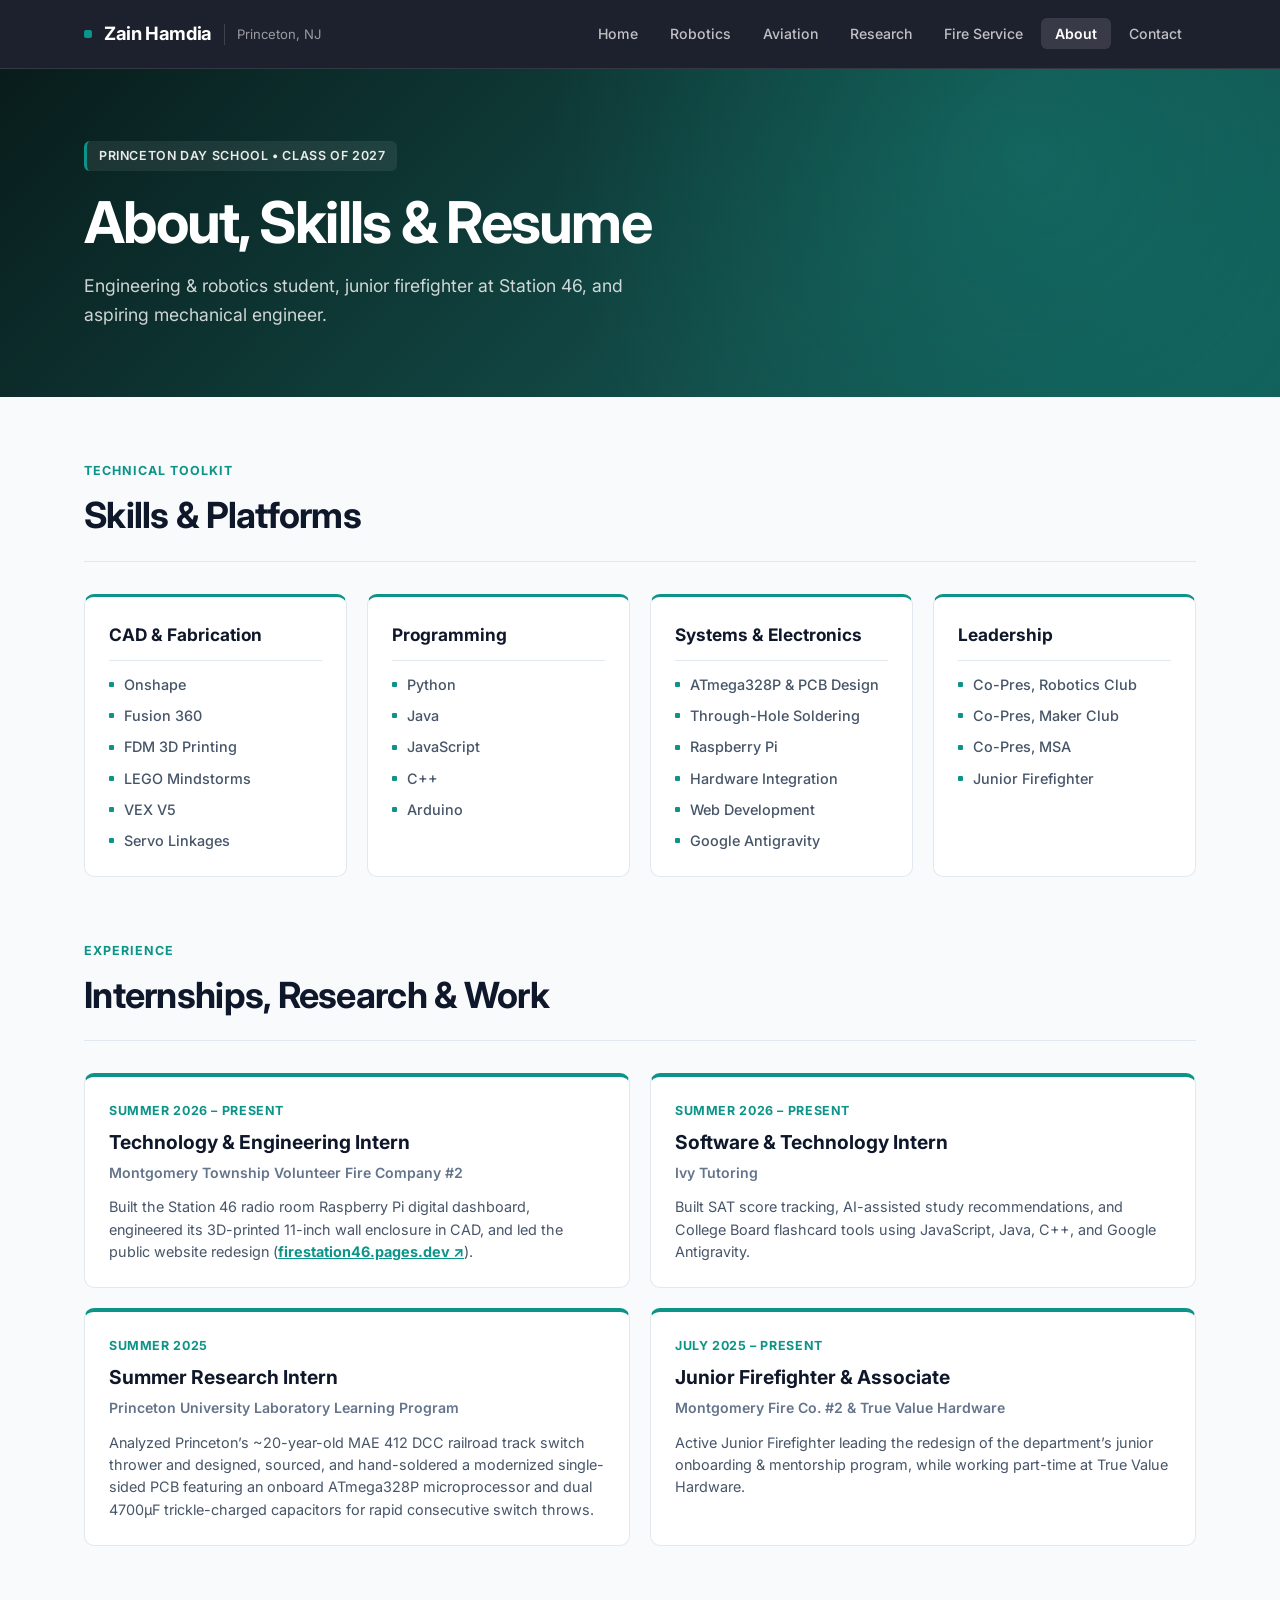
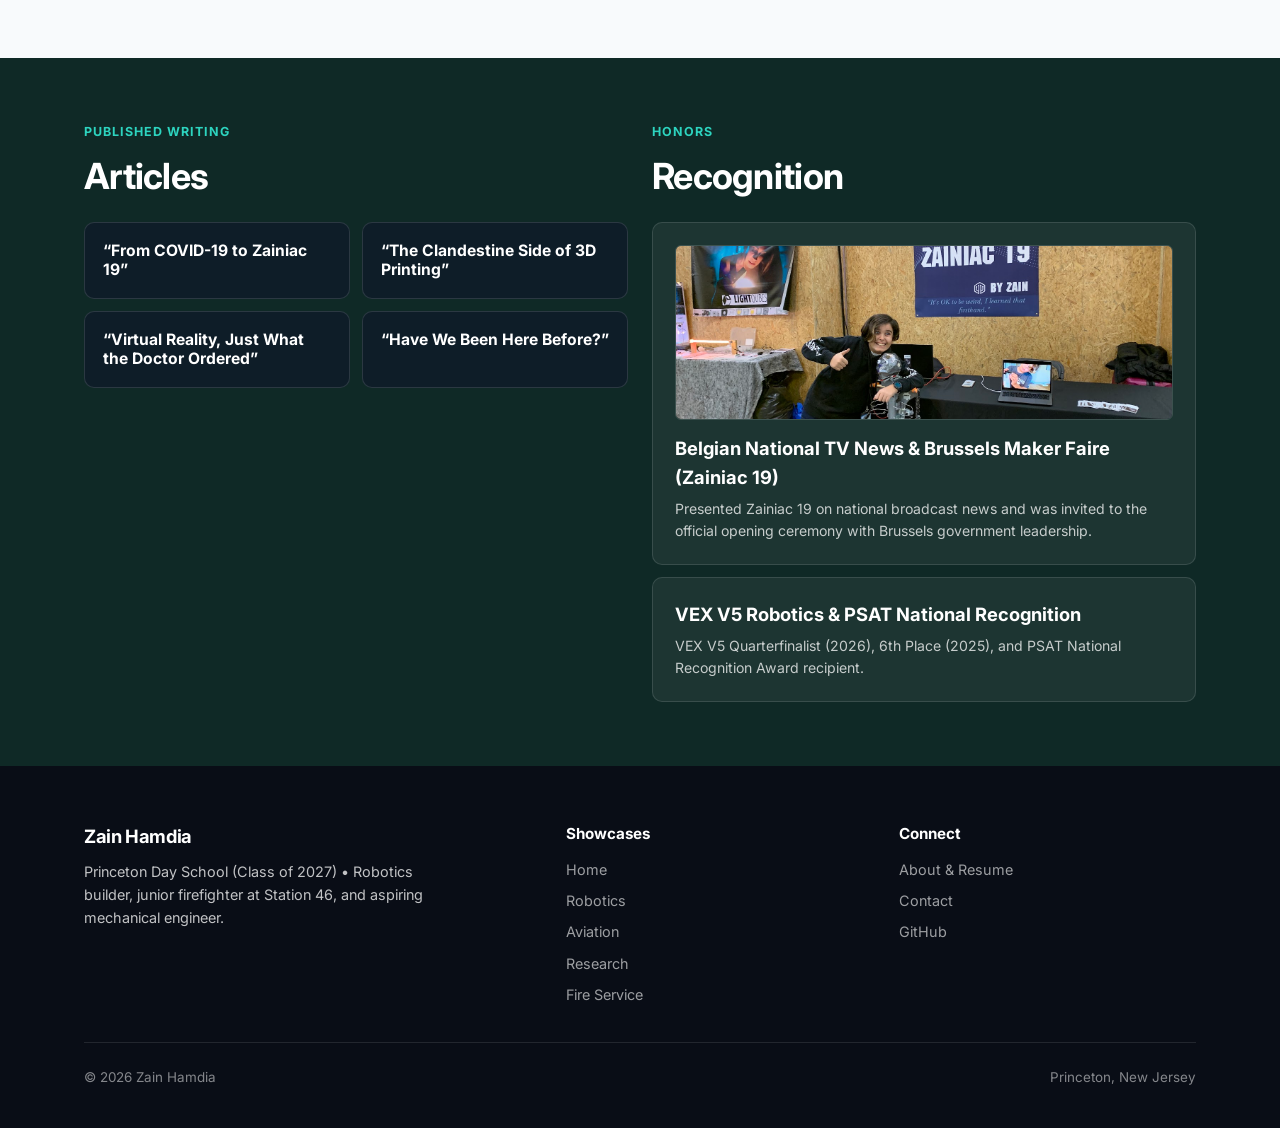
==== about.html @ d46d47e7 "Separate Aviation (aviation.html) and Princeton University Research (research.html) with official Pr" ====
<!DOCTYPE html>
<html lang="en">
<head>
  <meta charset="UTF-8">
  <meta name="viewport" content="width=device-width, initial-scale=1.0">
  <title>About & Resume — Zain Hamdia</title>
  <meta name="description" content="Background, skills, internships, and published articles of Zain Hamdia — Student at Princeton Day School (Class of 2027).">
  <link rel="stylesheet" href="css/styles.css?v=visual-9">
</head>
<body class="theme-about">

  <!-- Header -->
  <header class="site-header">
    <div class="container header-inner">
      <a href="index.html" class="brand-link">
        <span class="brand-dot"></span>
        <span class="brand-text-name">Zain Hamdia</span>
        <span class="brand-text-sub">Princeton, NJ</span>
      </a>

      <nav aria-label="Main Navigation">
        <ul class="nav-menu" id="nav-menu">
          <li><a href="index.html" class="nav-link">Home</a></li>
          <li><a href="robotics.html" class="nav-link">Robotics</a></li>
          <li><a href="aviation.html" class="nav-link">Aviation</a></li>
          <li><a href="research.html" class="nav-link">Research</a></li>
          <li><a href="firefighting.html" class="nav-link">Fire Service</a></li>
          <li><a href="about.html" class="nav-link active">About</a></li>
          <li><a href="contact.html" class="nav-link">Contact</a></li>
        </ul>
      </nav>

      <button id="mobile-toggle" class="mobile-menu-toggle" aria-label="Toggle menu">Menu</button>
    </div>
  </header>

  <main>
    <!-- Emerald & Teal About Hero -->
    <section class="page-hero">
      <div class="container">
        <span class="page-kicker">Princeton Day School • Class of 2027</span>
        <h1 class="page-title">About, Skills & Resume</h1>
        <p class="page-subtitle">
          Engineering & robotics student, junior firefighter at Station 46, and aspiring mechanical engineer.
        </p>
      </div>
    </section>

    <!-- Section 1: Clean Modern Skills & Platforms -->
    <section class="portal-section">
      <div class="container">
        <div class="section-header">
          <div>
            <div class="section-label">Technical Toolkit</div>
            <h2 class="section-heading">Skills & Platforms</h2>
          </div>
        </div>

        <div class="skills-container-grid">
          <div class="skill-box">
            <h3 class="skill-box-title">CAD & Fabrication</h3>
            <ul class="skill-list">
              <li>Onshape</li>
              <li>Fusion 360</li>
              <li>FDM 3D Printing</li>
              <li>LEGO Mindstorms</li>
              <li>VEX V5</li>
              <li>Servo Linkages</li>
            </ul>
          </div>

          <div class="skill-box">
            <h3 class="skill-box-title">Programming</h3>
            <ul class="skill-list">
              <li>Python</li>
              <li>Java</li>
              <li>JavaScript</li>
              <li>C++</li>
              <li>Arduino</li>
            </ul>
          </div>

          <div class="skill-box">
            <h3 class="skill-box-title">Systems &amp; Electronics</h3>
            <ul class="skill-list">
              <li>ATmega328P &amp; PCB Design</li>
              <li>Through-Hole Soldering</li>
              <li>Raspberry Pi</li>
              <li>Hardware Integration</li>
              <li>Web Development</li>
              <li>Google Antigravity</li>
            </ul>
          </div>

          <div class="skill-box">
            <h3 class="skill-box-title">Leadership</h3>
            <ul class="skill-list">
              <li>Co-Pres, Robotics Club</li>
              <li>Co-Pres, Maker Club</li>
              <li>Co-Pres, MSA</li>
              <li>Junior Firefighter</li>
            </ul>
          </div>
        </div>
      </div>
    </section>

    <!-- Section 2: Experience Grid -->
    <section class="portal-section" style="padding-top: 0;">
      <div class="container">
        <div class="section-header">
          <div>
            <div class="section-label">Experience</div>
            <h2 class="section-heading">Internships, Research &amp; Work</h2>
          </div>
        </div>

        <div class="timeline-track" style="grid-template-columns: repeat(2, 1fr);">
          <div class="timeline-node">
            <div class="timeline-date">Summer 2026 – Present</div>
            <div class="timeline-role">Technology &amp; Engineering Intern</div>
            <div class="timeline-org">Montgomery Township Volunteer Fire Company #2</div>
            <p class="timeline-desc">
              Built the Station 46 radio room Raspberry Pi digital dashboard, engineered its 3D-printed 11-inch wall enclosure in CAD, and led the public website redesign (<a href="https://firestation46.pages.dev/" target="_blank" rel="noopener noreferrer" style="color: var(--theme-primary); font-weight: 700; text-decoration: underline;">firestation46.pages.dev ↗</a>).
            </p>
          </div>

          <div class="timeline-node">
            <div class="timeline-date">Summer 2026 – Present</div>
            <div class="timeline-role">Software &amp; Technology Intern</div>
            <div class="timeline-org">Ivy Tutoring</div>
            <p class="timeline-desc">
              Built SAT score tracking, AI-assisted study recommendations, and College Board flashcard tools using JavaScript, Java, C++, and Google Antigravity.
            </p>
          </div>

          <div class="timeline-node">
            <div class="timeline-date">Summer 2025</div>
            <div class="timeline-role">Summer Research Intern</div>
            <div class="timeline-org">Princeton University Laboratory Learning Program</div>
            <p class="timeline-desc">
              Analyzed Princeton’s ~20-year-old MAE 412 DCC railroad track switch thrower and designed, sourced, and hand-soldered a modernized single-sided PCB featuring an onboard ATmega328P microprocessor and dual 4700µF trickle-charged capacitors for rapid consecutive switch throws.
            </p>
          </div>

          <div class="timeline-node">
            <div class="timeline-date">July 2025 – Present</div>
            <div class="timeline-role">Junior Firefighter & Associate</div>
            <div class="timeline-org">Montgomery Fire Co. #2 & True Value Hardware</div>
            <p class="timeline-desc">
              Active Junior Firefighter leading the redesign of the department’s junior onboarding & mentorship program, while working part-time at True Value Hardware.
            </p>
          </div>
        </div>
      </div>
    </section>

    <!-- Section 3: Dark Contrast Band for Publications & Recognition -->
    <section class="feature-band" style="margin-bottom: 0;">
      <div class="container">
        <div class="split-grid" style="margin: 0;">
          <div>
            <div class="section-label" style="color: #2dd4bf;">Published Writing</div>
            <h2 class="section-heading" style="color: #ffffff; margin-bottom: 16px;">Articles</h2>
            <div class="stage-tiles">
              <div class="stage-tile" style="min-height: auto;">
                <div class="stage-tile-title" style="font-size: 0.98rem;">“From COVID-19 to Zainiac 19”</div>
              </div>
              <div class="stage-tile" style="min-height: auto;">
                <div class="stage-tile-title" style="font-size: 0.98rem;">“The Clandestine Side of 3D Printing”</div>
              </div>
              <div class="stage-tile" style="min-height: auto;">
                <div class="stage-tile-title" style="font-size: 0.98rem;">“Virtual Reality, Just What the Doctor Ordered”</div>
              </div>
              <div class="stage-tile" style="min-height: auto;">
                <div class="stage-tile-title" style="font-size: 0.98rem;">“Have We Been Here Before?”</div>
              </div>
            </div>
          </div>

          <div>
            <div class="section-label" style="color: #2dd4bf;">Honors</div>
            <h2 class="section-heading" style="color: #ffffff; margin-bottom: 16px;">Recognition</h2>
            <div style="display: flex; flex-direction: column; gap: 12px;">
              <div class="band-card">
                <img src="img/maker-brussels-booth.jpg" alt="Zain Hamdia with Zainiac 19 at Brussels Maker Faire" class="band-card-img">
                <div class="band-card-title">Belgian National TV News & Brussels Maker Faire (Zainiac 19)</div>
                <p class="band-card-text">Presented Zainiac 19 on national broadcast news and was invited to the official opening ceremony with Brussels government leadership.</p>
              </div>
              <div class="band-card">
                <div class="band-card-title">VEX V5 Robotics & PSAT National Recognition</div>
                <p class="band-card-text">VEX V5 Quarterfinalist (2026), 6th Place (2025), and PSAT National Recognition Award recipient.</p>
              </div>
            </div>
          </div>
        </div>
      </div>
    </section>
  </main>

  <!-- Footer -->
  <footer class="site-footer" style="margin-top: 0;">
    <div class="container">
      <div class="footer-grid">
        <div>
          <div class="brand-text-name" style="margin-bottom: 8px;">Zain Hamdia</div>
          <p style="font-size: 0.9rem; max-width: 340px;">
            Princeton Day School (Class of 2027) • Robotics builder, junior firefighter at Station 46, and aspiring mechanical engineer.
          </p>
        </div>
        <div>
          <div class="footer-col-title">Showcases</div>
          <ul class="footer-col-links">
            <li><a href="index.html">Home</a></li>
            <li><a href="robotics.html">Robotics</a></li>
            <li><a href="aviation.html">Aviation</a></li>
            <li><a href="research.html">Research</a></li>
            <li><a href="firefighting.html">Fire Service</a></li>
          </ul>
        </div>
        <div>
          <div class="footer-col-title">Connect</div>
          <ul class="footer-col-links">
            <li><a href="about.html">About & Resume</a></li>
            <li><a href="contact.html">Contact</a></li>
            <li><a href="https://github.com/ZainHamdia" target="_blank" rel="noopener noreferrer">GitHub</a></li>
          </ul>
        </div>
      </div>
      <div class="footer-bottom">
        <span>© 2026 Zain Hamdia</span>
        <span>Princeton, New Jersey</span>
      </div>
    </div>
  </footer>

  <script src="js/app.js?v=visual-9"></script>
</body>
</html>
---- css/styles.css ----
/* ==========================================================================
   Zain Hamdia — Interactive Visual Portfolio
   Distinct Page Themes • Visual Variety • Interactive Showcases
   ========================================================================== */

@import url('https://fonts.googleapis.com/css2?family=Inter:wght@400;500;600;700;800&display=swap');

:root {
  --font-sans: 'Inter', -apple-system, BlinkMacSystemFont, sans-serif;
  --font-display: 'Inter', -apple-system, BlinkMacSystemFont, sans-serif;

  --bg-page: #f8fafc;
  --bg-surface: #ffffff;
  --text-primary: #0f172a;
  --text-secondary: #475569;
  --text-muted: #64748b;
  --border: #e2e8f0;

  /* Default Theme Variables (Home: Deep Indigo & Electric Blue) */
  --theme-primary: #2563eb;
  --theme-secondary: #7c3aed;
  --theme-hero-bg: linear-gradient(135deg, #090d16 0%, #111c38 55%, #1e1b4b 100%);
  --theme-glow: rgba(59, 130, 246, 0.28);
  --theme-tint: #eff6ff;
  --theme-border-accent: #bfdbfe;
  --theme-band-bg: #0f172a;

  --max-width: 1160px;
  --radius-sm: 6px;
  --radius-md: 10px;
  --radius-lg: 12px;
}

/* ==========================================================================
   Per-Page Distinct Color Themes
   ========================================================================== */
body.theme-home {
  --theme-primary: #3b82f6;
  --theme-secondary: #8b5cf6;
  --theme-hero-bg: radial-gradient(circle at 80% 20%, rgba(124, 58, 237, 0.22), transparent 45%),
                   radial-gradient(circle at 20% 80%, rgba(37, 99, 235, 0.2), transparent 50%),
                   linear-gradient(135deg, #090d16 0%, #0f172a 100%);
  --theme-tint: #f1f5f9;
  --theme-border-accent: #cbd5e1;
}

body.theme-robotics {
  --theme-primary: #2563eb;
  --theme-secondary: #7c3aed;
  --theme-hero-bg: radial-gradient(circle at 85% 25%, rgba(124, 58, 237, 0.25), transparent 45%),
                   radial-gradient(circle at 15% 75%, rgba(37, 99, 235, 0.25), transparent 50%),
                   linear-gradient(135deg, #0b1120 0%, #172554 60%, #1e1b4b 100%);
  --theme-tint: #f1f5f9;
  --theme-border-accent: #cbd5e1;
  --theme-band-bg: #111827;
}

body.theme-aviation {
  --theme-primary: #0284c7;
  --theme-secondary: #0ea5e9;
  --theme-hero-bg: radial-gradient(circle at 80% 20%, rgba(56, 189, 248, 0.22), transparent 45%),
                   radial-gradient(circle at 20% 80%, rgba(2, 132, 199, 0.22), transparent 50%),
                   linear-gradient(135deg, #081426 0%, #0c2d48 55%, #075985 100%);
  --theme-tint: #f1f5f9;
  --theme-border-accent: #cbd5e1;
  --theme-band-bg: #082f49;
}

/* Princeton University Official Colors: Princeton Orange (#E77500) & Black (#121212) */
body.theme-research {
  --theme-primary: #e77500;
  --theme-secondary: #f59e0b;
  --theme-hero-bg: radial-gradient(circle at 82% 20%, rgba(231, 117, 0, 0.28), transparent 48%),
                   radial-gradient(circle at 18% 80%, rgba(245, 158, 11, 0.16), transparent 52%),
                   linear-gradient(135deg, #0a0a0a 0%, #171717 58%, #291504 100%);
  --theme-tint: #fff7ed;
  --theme-border-accent: #fed7aa;
  --theme-band-bg: #141414;
}

body.theme-firefighting {
  --theme-primary: #dc2626;
  --theme-secondary: #f59e0b;
  --theme-hero-bg: radial-gradient(circle at 82% 22%, rgba(245, 158, 11, 0.2), transparent 45%),
                   radial-gradient(circle at 18% 80%, rgba(220, 38, 38, 0.25), transparent 50%),
                   linear-gradient(135deg, #180909 0%, #450a0a 55%, #7f1d1d 100%);
  --theme-tint: #f8fafc;
  --theme-border-accent: #cbd5e1;
  --theme-band-bg: #270909;
}

body.theme-about {
  --theme-primary: #0d9488;
  --theme-secondary: #14b8a6;
  --theme-hero-bg: radial-gradient(circle at 80% 25%, rgba(20, 184, 166, 0.2), transparent 45%),
                   linear-gradient(135deg, #081c1b 0%, #134e4a 65%, #115e59 100%);
  --theme-tint: #f1f5f9;
  --theme-border-accent: #cbd5e1;
  --theme-band-bg: #0f2926;
}

body.theme-contact {
  --theme-primary: #4f46e5;
  --theme-secondary: #6366f1;
  --theme-hero-bg: radial-gradient(circle at 80% 25%, rgba(99, 102, 241, 0.22), transparent 45%),
                   linear-gradient(135deg, #0f1026 0%, #1e1b4b 65%, #312e81 100%);
  --theme-tint: #f1f5f9;
  --theme-border-accent: #cbd5e1;
}

*, *::before, *::after {
  box-sizing: border-box;
  margin: 0;
  padding: 0;
}

html {
  scroll-behavior: smooth;
}

body {
  font-family: var(--font-sans);
  background-color: var(--bg-page);
  color: var(--text-primary);
  line-height: 1.6;
  font-size: 16px;
  -webkit-font-smoothing: antialiased;
}

a {
  color: inherit;
  text-decoration: none;
  transition: all 0.2s ease;
}

img {
  max-width: 100%;
  height: auto;
  display: block;
}

.container {
  max-width: var(--max-width);
  margin: 0 auto;
  padding: 0 24px;
}

/* ==========================================================================
   Navigation Header (Sleek Glass Dark Header Matching Active Theme)
   ========================================================================== */
.site-header {
  position: sticky;
  top: 0;
  z-index: 100;
  background-color: rgba(10, 15, 29, 0.92);
  backdrop-filter: blur(12px);
  border-bottom: 1px solid rgba(255, 255, 255, 0.1);
  color: #ffffff;
}

.header-inner {
  display: flex;
  align-items: center;
  justify-content: space-between;
  height: 68px;
}

.brand-link {
  display: flex;
  align-items: center;
  gap: 12px;
}

.brand-dot {
  width: 8px;
  height: 8px;
  border-radius: 2px;
  background: var(--theme-primary);
}

.brand-text-name {
  font-family: var(--font-display);
  font-size: 1.15rem;
  font-weight: 700;
  letter-spacing: -0.02em;
  color: #ffffff;
}

.brand-text-sub {
  font-size: 0.82rem;
  color: rgba(255, 255, 255, 0.55);
  padding-left: 12px;
  border-left: 1px solid rgba(255, 255, 255, 0.15);
}

.nav-menu {
  display: flex;
  align-items: center;
  list-style: none;
  gap: 4px;
}

.nav-link {
  padding: 7px 14px;
  font-size: 0.88rem;
  font-weight: 500;
  color: rgba(255, 255, 255, 0.72);
  border-radius: var(--radius-sm);
}

.nav-link:hover {
  color: #ffffff;
  background-color: rgba(255, 255, 255, 0.07);
}

.nav-link.active {
  background-color: rgba(255, 255, 255, 0.12);
  color: #ffffff;
  font-weight: 600;
}

.mobile-menu-toggle {
  display: none;
  background: rgba(255, 255, 255, 0.1);
  border: 1px solid rgba(255, 255, 255, 0.2);
  border-radius: var(--radius-sm);
  padding: 6px 12px;
  font-size: 0.9rem;
  font-weight: 600;
  cursor: pointer;
  color: #ffffff;
}

/* ==========================================================================
   Dynamic Full-Bleed Themed Hero
   ========================================================================== */
.page-hero,
.home-hero {
  background: var(--theme-hero-bg);
  color: #ffffff;
  padding: 72px 0 68px;
  position: relative;
  overflow: hidden;
}

.hero-kicker,
.page-kicker {
  display: inline-flex;
  align-items: center;
  gap: 8px;
  padding: 5px 12px;
  border-radius: var(--radius-sm);
  background: rgba(255, 255, 255, 0.08);
  border-left: 3px solid var(--theme-primary);
  font-size: 0.78rem;
  font-weight: 600;
  text-transform: uppercase;
  letter-spacing: 0.05em;
  color: rgba(255, 255, 255, 0.9);
  margin-bottom: 20px;
}

.home-hero-grid {
  display: grid;
  grid-template-columns: 1.15fr 0.85fr;
  gap: 48px;
  align-items: center;
}

.home-hero-title,
.page-title {
  font-family: var(--font-display);
  font-size: clamp(2.3rem, 4.5vw, 3.6rem);
  font-weight: 700;
  line-height: 1.08;
  letter-spacing: -0.03em;
  color: #ffffff;
  margin-bottom: 18px;
}

.home-hero-bio,
.page-subtitle {
  font-size: 1.1rem;
  line-height: 1.65;
  color: rgba(255, 255, 255, 0.8);
  max-width: 600px;
  margin-bottom: 28px;
}

.page-subtitle {
  margin-bottom: 0;
}

.home-hero-actions {
  display: flex;
  flex-wrap: wrap;
  gap: 12px;
}

.btn {
  display: inline-flex;
  align-items: center;
  gap: 8px;
  padding: 12px 22px;
  font-size: 0.92rem;
  font-weight: 600;
  border-radius: var(--radius-sm);
  cursor: pointer;
  transition: transform 0.18s ease, box-shadow 0.18s ease, background-color 0.18s ease;
}

.btn-primary {
  background: var(--theme-primary);
  color: #ffffff;
  border: 1px solid rgba(255, 255, 255, 0.15);
  box-shadow: 0 4px 14px rgba(37, 99, 235, 0.35);
}

.btn-primary:hover {
  transform: translateY(-2px);
  box-shadow: 0 6px 20px rgba(37, 99, 235, 0.5);
}

.btn-secondary {
  background: rgba(255, 255, 255, 0.1);
  color: #ffffff;
  border: 1px solid rgba(255, 255, 255, 0.2);
}

.btn-secondary:hover {
  background: rgba(255, 255, 255, 0.18);
  transform: translateY(-2px);
}

/* Interactive Hero Preview Stage (Home Right Column) */
.hero-visual-stage {
  background: rgba(255, 255, 255, 0.06);
  border: 1px solid rgba(255, 255, 255, 0.15);
  border-radius: var(--radius-lg);
  padding: 24px;
  backdrop-filter: blur(12px);
}

.stage-tiles {
  display: grid;
  grid-template-columns: 1fr 1fr;
  gap: 12px;
}

.stage-tile {
  background: rgba(15, 23, 42, 0.65);
  border: 1px solid rgba(255, 255, 255, 0.12);
  border-radius: var(--radius-md);
  padding: 18px;
  transition: transform 0.2s ease, border-color 0.2s ease, background 0.2s ease;
  display: flex;
  flex-direction: column;
  justify-content: space-between;
  min-height: 125px;
}

.stage-tile:hover {
  transform: translateY(-4px);
  background: rgba(30, 41, 59, 0.85);
}

.stage-tile.tile-robotics:hover { border-color: #60a5fa; }
.stage-tile.tile-aviation:hover { border-color: #38bdf8; }
.stage-tile.tile-fire:hover { border-color: #f87171; }
.stage-tile.tile-lab:hover { border-color: #f97316; }

.stage-tile-tag {
  font-size: 0.72rem;
  font-weight: 700;
  text-transform: uppercase;
  letter-spacing: 0.06em;
  margin-bottom: 8px;
  display: inline-block;
}

.stage-tile-title {
  font-family: var(--font-display);
  font-size: 1.08rem;
  font-weight: 700;
  color: #ffffff;
  line-height: 1.25;
}

.stage-tile-sub {
  font-size: 0.8rem;
  color: rgba(255, 255, 255, 0.65);
  margin-top: 6px;
}

/* ==========================================================================
   Visual Portal Cards (Home Section 1 — Color-Themed Hover Reveal Cards)
   ========================================================================== */
.portal-section {
  padding: 64px 0;
}

.section-header {
  display: flex;
  justify-content: space-between;
  align-items: flex-end;
  flex-wrap: wrap;
  gap: 16px;
  margin-bottom: 32px;
  padding-bottom: 16px;
  border-bottom: 1px solid var(--border);
}

.section-label {
  font-size: 0.78rem;
  font-weight: 700;
  text-transform: uppercase;
  letter-spacing: 0.08em;
  color: var(--theme-primary);
  margin-bottom: 6px;
}

.section-heading {
  font-family: var(--font-display);
  font-size: clamp(1.75rem, 3vw, 2.25rem);
  font-weight: 700;
  letter-spacing: -0.02em;
}

.portal-grid {
  display: grid;
  grid-template-columns: repeat(auto-fit, minmax(260px, 1fr));
  gap: 24px;
}

.portal-card {
  position: relative;
  border-radius: var(--radius-lg);
  padding: 32px 28px;
  color: #ffffff;
  overflow: hidden;
  min-height: 320px;
  display: flex;
  flex-direction: column;
  justify-content: space-between;
  transition: transform 0.25s cubic-bezier(0.16, 1, 0.3, 1), box-shadow 0.25s ease;
  box-shadow: 0 10px 30px -10px rgba(15, 23, 42, 0.25);
}

.portal-card:hover {
  transform: translateY(-4px);
  box-shadow: 0 16px 36px -12px rgba(15, 23, 42, 0.35);
}

.portal-card.portal-robotics {
  background: linear-gradient(150deg, #0f172a 0%, #1e3a8a 60%, #4c1d95 100%);
}

.portal-card.portal-aviation {
  background: linear-gradient(150deg, #082f49 0%, #0369a1 65%, #0284c7 100%);
}

.portal-card.portal-research {
  background: linear-gradient(150deg, #0a0a0a 0%, #1f1610 55%, #c25e00 90%, #e77500 100%);
}

.portal-card.portal-fire {
  background: linear-gradient(150deg, #270909 0%, #7f1d1d 60%, #b91c1c 100%);
}

.portal-kicker {
  display: inline-block;
  font-size: 0.75rem;
  font-weight: 700;
  text-transform: uppercase;
  letter-spacing: 0.08em;
  color: rgba(255, 255, 255, 0.75);
  margin-bottom: 12px;
}

.portal-title {
  font-family: var(--font-display);
  font-size: 1.6rem;
  font-weight: 700;
  margin-bottom: 10px;
  line-height: 1.15;
}

.portal-desc {
  font-size: 0.94rem;
  color: rgba(255, 255, 255, 0.82);
  line-height: 1.55;
}

/* Hover-reveal quick list inside portal cards */
.portal-highlights {
  margin-top: 20px;
  padding-top: 16px;
  border-top: 1px solid rgba(255, 255, 255, 0.16);
  display: flex;
  flex-wrap: wrap;
  gap: 8px;
}

.portal-pill {
  font-size: 0.76rem;
  font-weight: 600;
  padding: 4px 10px;
  border-radius: 6px;
  background: rgba(0, 0, 0, 0.28);
  color: rgba(255, 255, 255, 0.92);
}

.portal-cta {
  margin-top: 20px;
  font-weight: 700;
  font-size: 0.92rem;
  display: inline-flex;
  align-items: center;
  gap: 6px;
}

.portal-card:hover .portal-cta {
  gap: 12px;
}

/* ==========================================================================
   Interactive Showcase Stage (Robotics, Aviation, Firefighting)
   ========================================================================== */
.interactive-showcase {
  background: var(--bg-surface);
  border: 1px solid var(--border);
  border-radius: var(--radius-lg);
  overflow: hidden;
  box-shadow: 0 12px 32px -8px rgba(15, 23, 42, 0.08);
  margin: 40px 0;
}

.showcase-top-bar {
  background: var(--theme-band-bg);
  color: #ffffff;
  padding: 24px 32px;
  display: flex;
  justify-content: space-between;
  align-items: center;
  flex-wrap: wrap;
  gap: 16px;
}

.showcase-title {
  font-family: var(--font-display);
  font-size: 1.5rem;
  font-weight: 700;
}

.showcase-sub {
  font-size: 0.9rem;
  color: rgba(255, 255, 255, 0.7);
}

.showcase-body {
  padding: 32px;
}

/* Generation Switcher Pills */
.lineage-tab-bar {
  display: inline-flex;
  background: rgba(255, 255, 255, 0.1);
  padding: 5px;
  border-radius: 12px;
  gap: 6px;
  flex-wrap: wrap;
}

.lineage-tab-btn {
  padding: 10px 18px;
  border-radius: 8px;
  border: none;
  background: transparent;
  color: rgba(255, 255, 255, 0.75);
  font-family: var(--font-sans);
  font-size: 0.88rem;
  font-weight: 600;
  cursor: pointer;
  transition: all 0.18s ease;
}

.lineage-tab-btn:hover {
  color: #ffffff;
  background: rgba(255, 255, 255, 0.08);
}

.lineage-tab-btn.active {
  background: var(--theme-primary);
  color: #ffffff;
  box-shadow: 0 2px 8px rgba(0, 0, 0, 0.25);
}

.lineage-panel {
  display: none;
}

.lineage-panel.active {
  display: block;
  animation: fadeIn 0.25s ease;
}

@keyframes fadeIn {
  from { opacity: 0; transform: translateY(6px); }
  to { opacity: 1; transform: translateY(0); }
}

/* Interactive Control Bar inside Diagrams */
.control-bar {
  display: flex;
  align-items: center;
  justify-content: space-between;
  flex-wrap: wrap;
  gap: 16px;
  background: var(--theme-tint);
  border: 1px solid var(--theme-border-accent);
  border-radius: var(--radius-md);
  padding: 14px 20px;
  margin-bottom: 20px;
}

.control-group {
  display: flex;
  align-items: center;
  gap: 12px;
  flex-wrap: wrap;
}

.control-label {
  font-size: 0.82rem;
  font-weight: 700;
  color: var(--text-primary);
}

.control-btn {
  padding: 8px 16px;
  border-radius: 6px;
  border: 1px solid var(--theme-primary);
  background: var(--theme-primary);
  color: #ffffff;
  font-size: 0.82rem;
  font-weight: 700;
  cursor: pointer;
  transition: all 0.15s ease;
  box-shadow: 0 2px 8px rgba(37, 99, 235, 0.2);
}

.control-btn:hover {
  transform: translateY(-1px);
  filter: brightness(1.08);
}

.control-btn.active {
  background: #dc2626;
  border-color: #dc2626;
  color: #ffffff;
  box-shadow: 0 2px 10px rgba(220, 38, 38, 0.3);
}

.servo-readout-pill {
  display: inline-flex;
  align-items: center;
  padding: 5px 11px;
  border-radius: 6px;
  background: #ffffff;
  border: 1px solid var(--border);
  font-size: 0.78rem;
  font-weight: 700;
  color: var(--text-secondary);
  font-variant-numeric: tabular-nums;
}

.control-slider {
  accent-color: var(--theme-primary);
  cursor: pointer;
  width: 115px;
}

/* Diagram Canvas */
.diagram-stage {
  display: grid;
  grid-template-columns: 1.35fr 0.65fr;
  gap: 24px;
  align-items: stretch;
}

.sketch-frame {
  background: #f8fafc;
  border: 1px solid var(--border);
  border-radius: var(--radius-md);
  padding: 20px;
  display: flex;
  flex-direction: column;
  justify-content: center;
}

.sketch-svg {
  width: 100%;
  height: auto;
  display: block;
}

/* Spec Stack beside Diagram */
.spec-stack {
  display: flex;
  flex-direction: column;
  gap: 12px;
  justify-content: space-between;
}

.spec-card {
  background: #f8fafc;
  border: 1px solid var(--border);
  border-left: 4px solid var(--theme-primary);
  border-radius: var(--radius-sm);
  padding: 14px 16px;
  transition: transform 0.15s ease;
}

.spec-card:hover {
  transform: translateX(3px);
}

.spec-card-label {
  font-size: 0.72rem;
  font-weight: 700;
  text-transform: uppercase;
  letter-spacing: 0.05em;
  color: var(--text-muted);
  margin-bottom: 2px;
}

.spec-card-val {
  font-family: var(--font-display);
  font-size: 1.02rem;
  font-weight: 700;
  color: var(--text-primary);
}

.spec-card-desc {
  font-size: 0.83rem;
  color: var(--text-secondary);
  margin-top: 3px;
}

/* ==========================================================================
   Dark Contrast Feature Band (Visual Variety Between Sections)
   ========================================================================== */
.feature-band {
  background: var(--theme-band-bg);
  color: #ffffff;
  padding: 64px 0;
  margin: 48px 0;
}

.band-grid {
  display: grid;
  grid-template-columns: repeat(4, 1fr);
  gap: 20px;
  margin-top: 28px;
}

.band-card {
  background: rgba(255, 255, 255, 0.06);
  border: 1px solid rgba(255, 255, 255, 0.12);
  border-radius: var(--radius-md);
  padding: 22px;
  transition: transform 0.2s ease, border-color 0.2s ease;
}

.band-card:hover {
  transform: translateY(-4px);
  border-color: var(--theme-primary);
  background: rgba(255, 255, 255, 0.1);
}

.band-card.featured-span {
  grid-column: span 2;
  background: linear-gradient(135deg, rgba(37, 99, 235, 0.25), rgba(124, 58, 237, 0.25));
  border-color: rgba(147, 197, 253, 0.35);
}

.band-card-title {
  font-family: var(--font-display);
  font-size: 1.15rem;
  font-weight: 700;
  margin-bottom: 6px;
  color: #ffffff;
}

.band-card-text {
  font-size: 0.88rem;
  color: rgba(255, 255, 255, 0.75);
  line-height: 1.55;
}

/* ==========================================================================
   Split Visual Cards & Photo Comparison
   ========================================================================== */
.split-grid {
  display: grid;
  grid-template-columns: 1fr 1fr;
  gap: 24px;
  margin: 28px 0;
}

.visual-card {
  background: var(--bg-surface);
  border: 1px solid var(--border);
  border-radius: var(--radius-lg);
  padding: 28px;
  box-shadow: 0 4px 20px -4px rgba(15, 23, 42, 0.05);
  transition: transform 0.2s ease, box-shadow 0.2s ease;
}

.visual-card:hover {
  transform: translateY(-3px);
  box-shadow: 0 12px 28px -6px rgba(15, 23, 42, 0.1);
}

.visual-card-kicker {
  font-size: 0.75rem;
  font-weight: 700;
  text-transform: uppercase;
  letter-spacing: 0.06em;
  color: var(--theme-primary);
  margin-bottom: 6px;
}

.visual-card-title {
  font-family: var(--font-display);
  font-size: 1.4rem;
  font-weight: 700;
  margin-bottom: 10px;
}

.photo-frame {
  background: #f8fafc;
  border: 1px solid var(--border);
  border-radius: var(--radius-md);
  padding: 16px;
}

.photo-frame img {
  border-radius: var(--radius-sm);
  width: 100%;
}

.photo-caption {
  margin-top: 12px;
  font-size: 0.9rem;
  line-height: 1.6;
  color: var(--text-secondary);
}

.photo-grid-2 {
  display: grid;
  grid-template-columns: repeat(2, 1fr);
  gap: 20px;
  margin-top: 24px;
}

.photo-grid-3 {
  display: grid;
  grid-template-columns: repeat(3, 1fr);
  gap: 20px;
  margin-top: 24px;
}

.photo-grid-4 {
  display: grid;
  grid-template-columns: repeat(4, 1fr);
  gap: 16px;
  margin-top: 24px;
}

.photo-card {
  background: var(--bg-surface);
  border: 1px solid var(--border);
  border-radius: var(--radius-md);
  overflow: hidden;
  display: flex;
  flex-direction: column;
  box-shadow: 0 4px 16px -4px rgba(15, 23, 42, 0.06);
  transition: transform 0.2s ease, box-shadow 0.2s ease;
}

.photo-card:hover {
  transform: translateY(-3px);
  box-shadow: 0 12px 24px -6px rgba(15, 23, 42, 0.12);
}

.photo-card-img {
  width: 100%;
  height: 240px;
  object-fit: cover;
  display: block;
  background: #0f172a;
}

.photo-card-img.tall {
  height: 300px;
}

.photo-card-body {
  padding: 14px 16px;
}

.photo-card-tag {
  font-size: 0.7rem;
  font-weight: 700;
  text-transform: uppercase;
  letter-spacing: 0.05em;
  color: var(--theme-primary);
  margin-bottom: 4px;
}

.photo-card-title {
  font-family: var(--font-display);
  font-size: 0.98rem;
  font-weight: 700;
  color: var(--text-primary);
  margin-bottom: 4px;
}

.photo-card-desc {
  font-size: 0.84rem;
  color: var(--text-secondary);
  line-height: 1.5;
}

.band-card-img {
  width: 100%;
  height: 175px;
  object-fit: cover;
  border-radius: var(--radius-sm);
  margin-bottom: 14px;
  border: 1px solid rgba(255, 255, 255, 0.14);
  display: block;
}

.band-card-img-pair {
  display: grid;
  grid-template-columns: 1fr 1fr;
  gap: 12px;
  margin-bottom: 14px;
}

.band-card-img-pair .band-card-img {
  margin-bottom: 0;
  height: 190px;
}

.portal-thumb {
  width: 100%;
  height: 170px;
  object-fit: cover;
  border-radius: var(--radius-sm);
  margin-bottom: 16px;
  border: 1px solid var(--border);
  display: block;
}

/* ==========================================================================
   Horizontal Timeline / Stepping Stones (Home & About)
   ========================================================================== */
.timeline-track {
  display: grid;
  grid-template-columns: repeat(3, 1fr);
  gap: 20px;
  margin-top: 24px;
}

.timeline-node {
  background: var(--bg-surface);
  border: 1px solid var(--border);
  border-top: 4px solid var(--theme-primary);
  border-radius: var(--radius-md);
  padding: 24px;
  position: relative;
  transition: transform 0.2s ease, box-shadow 0.2s ease;
}

.timeline-node:hover {
  transform: translateY(-4px);
  box-shadow: 0 10px 24px -6px rgba(15, 23, 42, 0.1);
}

.timeline-date {
  font-size: 0.78rem;
  font-weight: 700;
  color: var(--theme-primary);
  text-transform: uppercase;
  letter-spacing: 0.05em;
  margin-bottom: 6px;
}

.timeline-role {
  font-family: var(--font-display);
  font-size: 1.2rem;
  font-weight: 700;
  margin-bottom: 4px;
}

.timeline-org {
  font-size: 0.88rem;
  font-weight: 600;
  color: var(--text-muted);
  margin-bottom: 12px;
}

.timeline-desc {
  font-size: 0.9rem;
  color: var(--text-secondary);
  line-height: 1.55;
}

/* ==========================================================================
   Skills Pill Matrix & Contact Tiles
   ========================================================================== */
.skills-container-grid {
  display: grid;
  grid-template-columns: repeat(4, 1fr);
  gap: 20px;
}

.skill-box {
  background: var(--bg-surface);
  border: 1px solid var(--border);
  border-top: 3px solid var(--theme-primary);
  border-radius: var(--radius-md);
  padding: 24px;
  transition: transform 0.2s ease, box-shadow 0.2s ease;
}

.skill-box:hover {
  transform: translateY(-2px);
  box-shadow: 0 8px 20px -6px rgba(15, 23, 42, 0.08);
}

.skill-box-title {
  font-family: var(--font-display);
  font-size: 1.08rem;
  font-weight: 700;
  padding-bottom: 12px;
  margin-bottom: 12px;
  border-bottom: 1px solid var(--border);
  color: var(--text-primary);
}

.skill-list {
  list-style: none;
  display: flex;
  flex-direction: column;
  gap: 8px;
}

.skill-list li {
  display: flex;
  align-items: center;
  gap: 10px;
  font-size: 0.9rem;
  font-weight: 500;
  color: var(--text-secondary);
}

.skill-list li::before {
  content: "";
  width: 5px;
  height: 5px;
  border-radius: 1px;
  background: var(--theme-primary);
  flex-shrink: 0;
}

.skill-pills {
  display: flex;
  flex-wrap: wrap;
  gap: 8px;
}

.skill-pill {
  padding: 5px 11px;
  background: #f1f5f9;
  border: 1px solid #e2e8f0;
  border-radius: var(--radius-sm);
  font-size: 0.8rem;
  font-weight: 600;
  color: var(--text-secondary);
}

.contact-grid {
  display: grid;
  grid-template-columns: repeat(2, 1fr);
  gap: 24px;
  margin: 48px 0;
}

.contact-tile {
  background: var(--bg-surface);
  border: 1px solid var(--border);
  border-radius: var(--radius-lg);
  padding: 36px;
  display: flex;
  justify-content: space-between;
  align-items: center;
  transition: all 0.2s ease;
}

.contact-tile:hover {
  border-color: var(--theme-primary);
  transform: translateY(-4px);
  box-shadow: 0 14px 30px -8px rgba(79, 70, 229, 0.18);
}

/* ==========================================================================
   Footer
   ========================================================================== */
.site-footer {
  background: #090d16;
  color: rgba(255, 255, 255, 0.75);
  padding: 56px 0 40px;
  margin-top: 64px;
}

.footer-grid {
  display: grid;
  grid-template-columns: 1.5fr 1fr 1fr;
  gap: 36px;
  padding-bottom: 36px;
  border-bottom: 1px solid rgba(255, 255, 255, 0.1);
}

.footer-col-title {
  font-family: var(--font-display);
  font-size: 0.95rem;
  font-weight: 700;
  margin-bottom: 12px;
  color: #ffffff;
}

.footer-col-links {
  list-style: none;
  display: flex;
  flex-direction: column;
  gap: 8px;
  font-size: 0.9rem;
}

.footer-col-links a {
  color: rgba(255, 255, 255, 0.6);
}

.footer-col-links a:hover {
  color: #ffffff;
}

.footer-bottom {
  display: flex;
  justify-content: space-between;
  align-items: center;
  flex-wrap: wrap;
  gap: 12px;
  padding-top: 24px;
  font-size: 0.84rem;
  color: rgba(255, 255, 255, 0.5);
}

/* ==========================================================================
   Responsive Breakpoints
   ========================================================================== */
@media (max-width: 960px) {
  .home-hero-grid,
  .portal-grid,
  .diagram-stage,
  .split-grid,
  .timeline-track,
  .skills-container-grid,
  .band-grid,
  .contact-grid,
  .photo-grid-2,
  .photo-grid-3,
  .photo-grid-4,
  .band-card-img-pair {
    grid-template-columns: 1fr;
  }

  .band-card.featured-span {
    grid-column: span 1;
  }

  .footer-grid {
    grid-template-columns: 1fr;
  }
}

@media (max-width: 720px) {
  .mobile-menu-toggle {
    display: block;
  }

  .nav-menu {
    display: none;
    position: absolute;
    top: 68px;
    left: 0;
    right: 0;
    background: #0f172a;
    border-bottom: 1px solid rgba(255, 255, 255, 0.12);
    flex-direction: column;
    padding: 16px 24px;
    align-items: stretch;
  }

  .nav-menu.open {
    display: flex;
  }

  .stage-tiles {
    grid-template-columns: 1fr;
  }

  .brand-text-sub {
    display: none;
  }
}
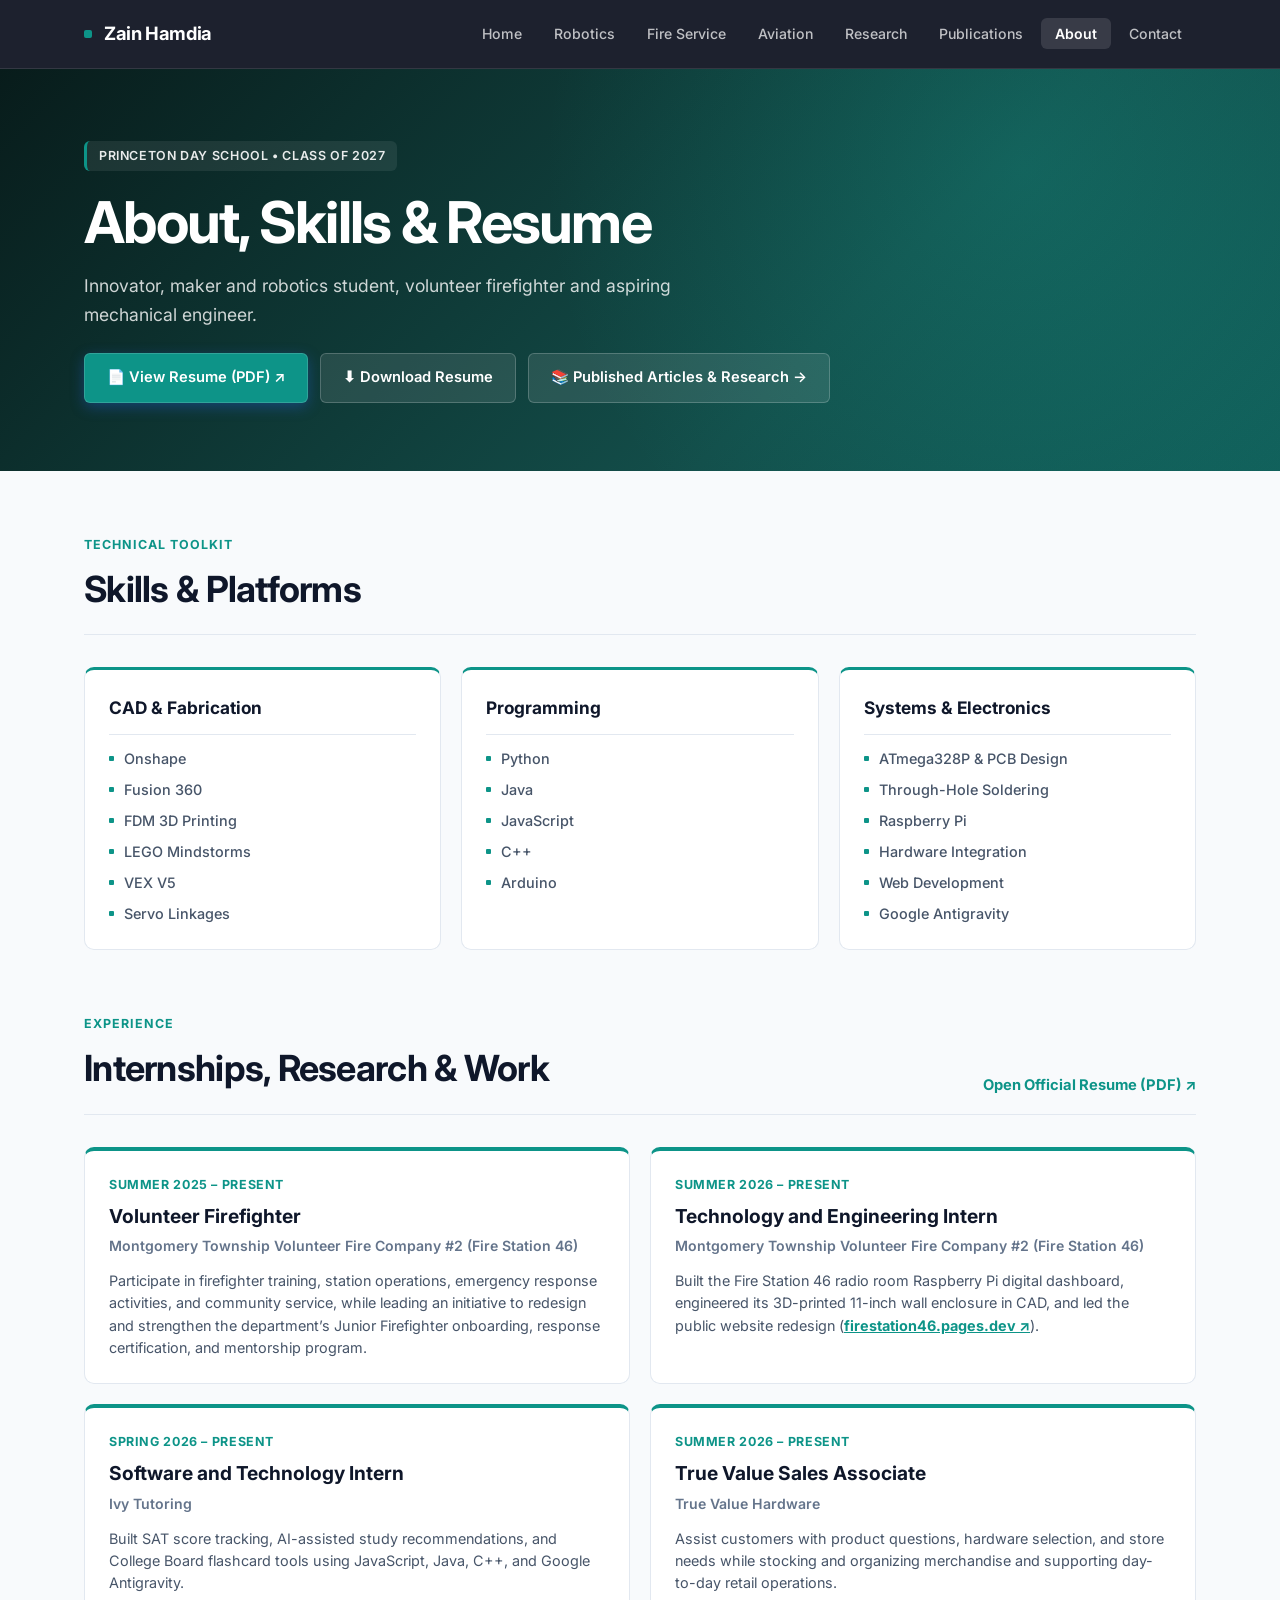
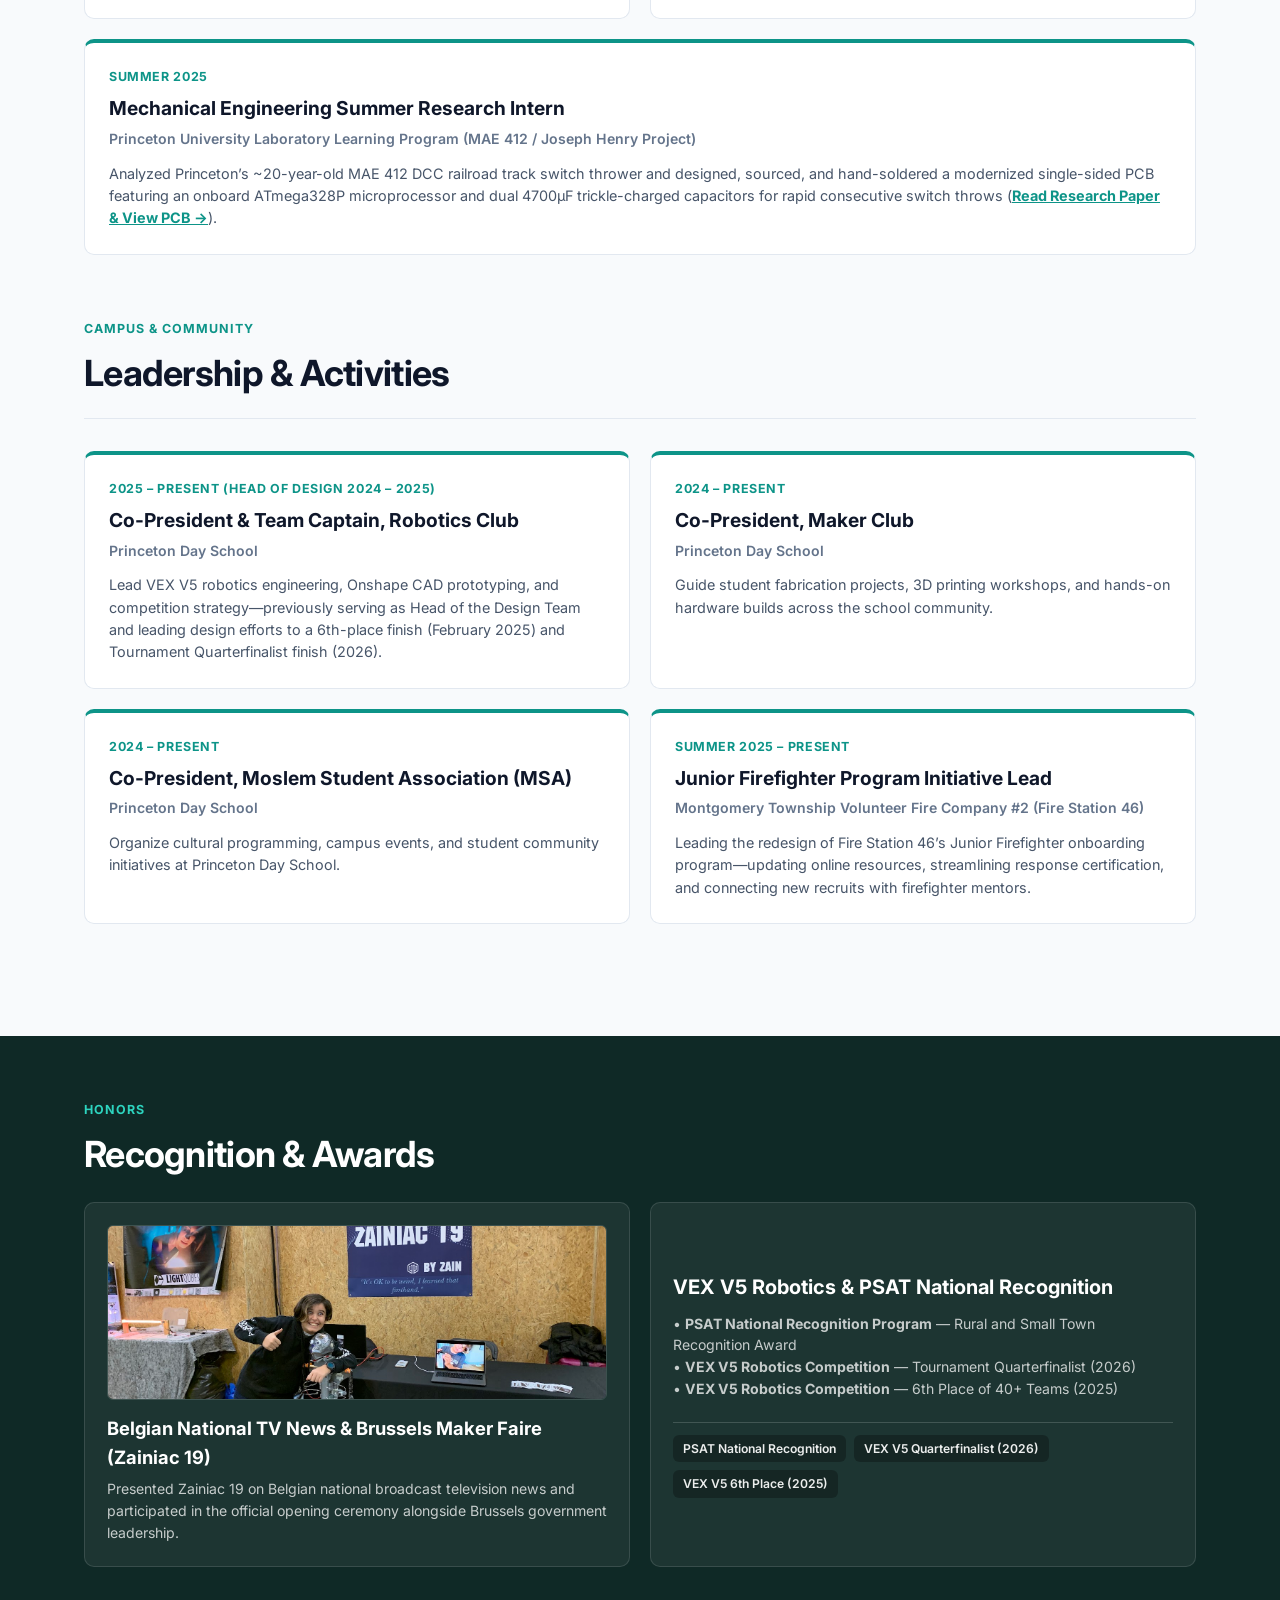
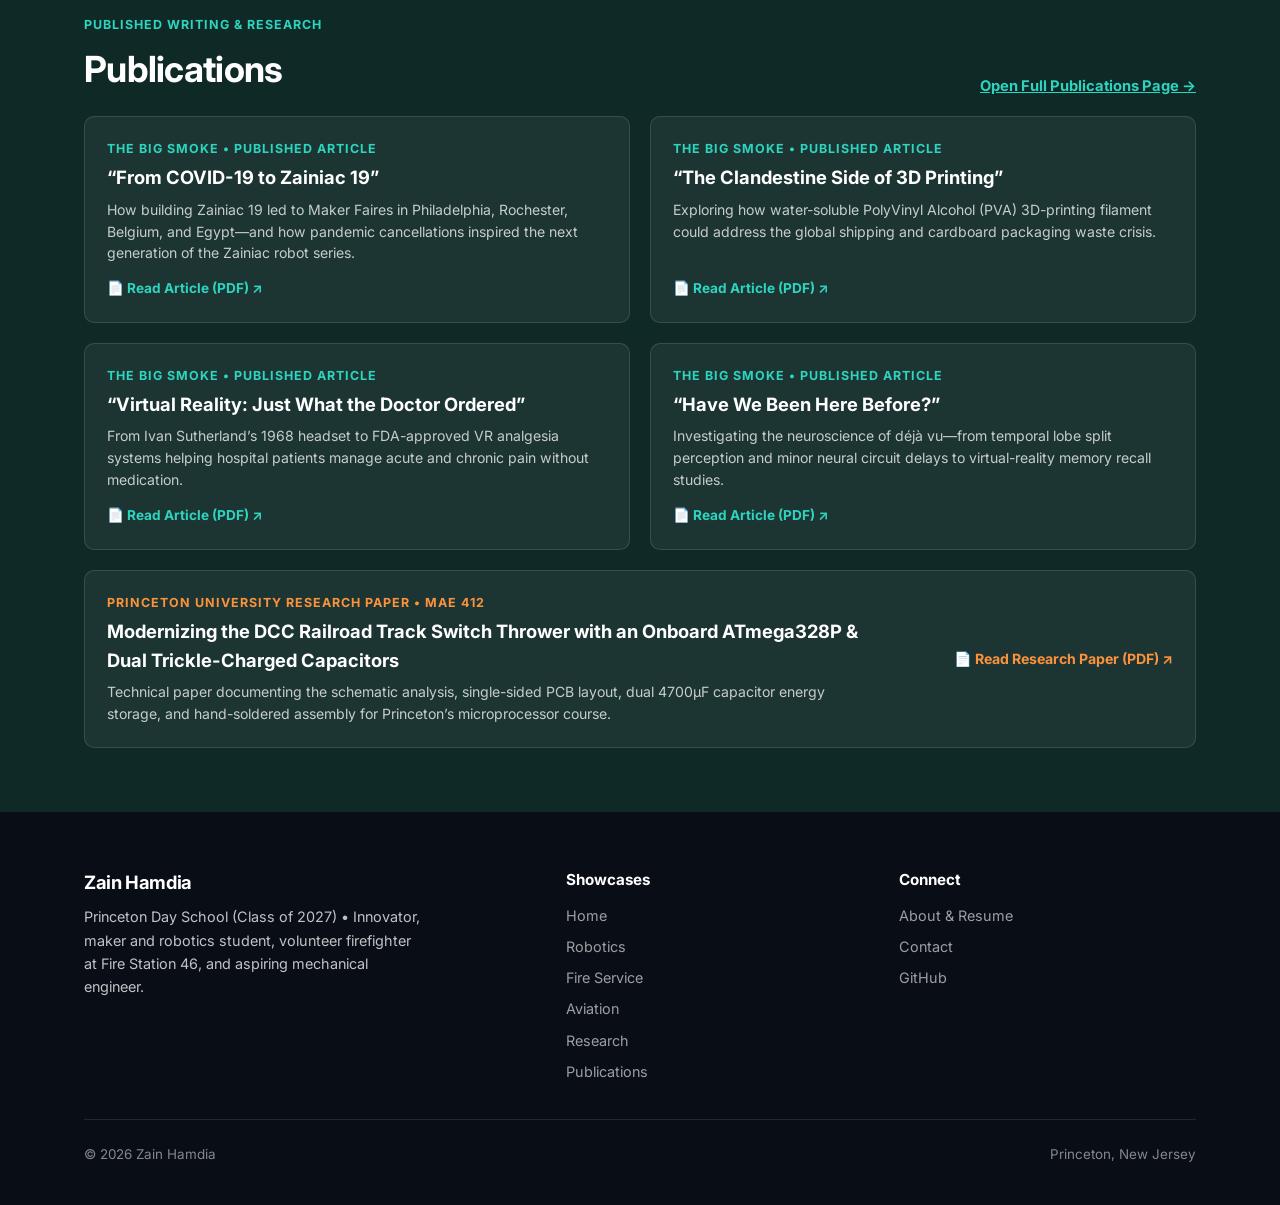
==== commit b8008ddf: "Implement revision feedback: separate publications page, update volunteer firefighter role, reorder " ====
--- a/about.html
+++ b/about.html
@@ -3,9 +3,9 @@
 <head>
   <meta charset="UTF-8">
   <meta name="viewport" content="width=device-width, initial-scale=1.0">
-  <title>About & Resume — Zain Hamdia</title>
-  <meta name="description" content="Background, skills, internships, and published articles of Zain Hamdia — Student at Princeton Day School (Class of 2027).">
-  <link rel="stylesheet" href="css/styles.css?v=visual-9">
+  <title>About &amp; Resume — Zain Hamdia</title>
+  <meta name="description" content="Background, technical skills, leadership, internships, and published articles of Zain Hamdia — Innovator, maker and robotics student, volunteer firefighter, and aspiring mechanical engineer.">
+  <link rel="stylesheet" href="css/styles.css?v=visual-17">
 </head>
 <body class="theme-about">
 
@@ -15,16 +15,16 @@
       <a href="index.html" class="brand-link">
         <span class="brand-dot"></span>
         <span class="brand-text-name">Zain Hamdia</span>
-        <span class="brand-text-sub">Princeton, NJ</span>
       </a>
 
       <nav aria-label="Main Navigation">
         <ul class="nav-menu" id="nav-menu">
           <li><a href="index.html" class="nav-link">Home</a></li>
           <li><a href="robotics.html" class="nav-link">Robotics</a></li>
+          <li><a href="firefighting.html" class="nav-link">Fire Service</a></li>
           <li><a href="aviation.html" class="nav-link">Aviation</a></li>
           <li><a href="research.html" class="nav-link">Research</a></li>
-          <li><a href="firefighting.html" class="nav-link">Fire Service</a></li>
+          <li><a href="publications.html" class="nav-link">Publications</a></li>
           <li><a href="about.html" class="nav-link active">About</a></li>
           <li><a href="contact.html" class="nav-link">Contact</a></li>
         </ul>
@@ -39,26 +39,37 @@
     <section class="page-hero">
       <div class="container">
         <span class="page-kicker">Princeton Day School • Class of 2027</span>
-        <h1 class="page-title">About, Skills & Resume</h1>
-        <p class="page-subtitle">
-          Engineering & robotics student, junior firefighter at Station 46, and aspiring mechanical engineer.
+        <h1 class="page-title">About, Skills &amp; Resume</h1>
+        <p class="page-subtitle" style="margin-bottom: 24px;">
+          Innovator, maker and robotics student, volunteer firefighter and aspiring mechanical engineer.
         </p>
-      </div>
-    </section>
-
-    <!-- Section 1: Clean Modern Skills & Platforms -->
+        <div class="home-hero-actions">
+          <a href="docs/zain-hamdia-resume.pdf" target="_blank" rel="noopener noreferrer" class="btn btn-primary">
+            📄 View Resume (PDF) ↗
+          </a>
+          <a href="docs/zain-hamdia-resume.pdf" download="Zain_Hamdia_Resume.pdf" class="btn btn-secondary">
+            ⬇ Download Resume
+          </a>
+          <a href="publications.html" class="btn btn-secondary">
+            📚 Published Articles &amp; Research →
+          </a>
+        </div>
+      </div>
+    </section>
+
+    <!-- Section 1: Clean Modern Technical Skills & Platforms (3-Column Tech Focus) -->
     <section class="portal-section">
       <div class="container">
         <div class="section-header">
           <div>
             <div class="section-label">Technical Toolkit</div>
-            <h2 class="section-heading">Skills & Platforms</h2>
-          </div>
-        </div>
-
-        <div class="skills-container-grid">
+            <h2 class="section-heading">Skills &amp; Platforms</h2>
+          </div>
+        </div>
+
+        <div class="skills-container-grid" style="grid-template-columns: repeat(3, 1fr);">
           <div class="skill-box">
-            <h3 class="skill-box-title">CAD & Fabrication</h3>
+            <h3 class="skill-box-title">CAD &amp; Fabrication</h3>
             <ul class="skill-list">
               <li>Onshape</li>
               <li>Fusion 360</li>
@@ -91,21 +102,11 @@
               <li>Google Antigravity</li>
             </ul>
           </div>
-
-          <div class="skill-box">
-            <h3 class="skill-box-title">Leadership</h3>
-            <ul class="skill-list">
-              <li>Co-Pres, Robotics Club</li>
-              <li>Co-Pres, Maker Club</li>
-              <li>Co-Pres, MSA</li>
-              <li>Junior Firefighter</li>
-            </ul>
-          </div>
-        </div>
-      </div>
-    </section>
-
-    <!-- Section 2: Experience Grid -->
+        </div>
+      </div>
+    </section>
+
+    <!-- Section 2: Internships, Research & Work (Ordered & Consistently Dated) -->
     <section class="portal-section" style="padding-top: 0;">
       <div class="container">
         <div class="section-header">
@@ -113,85 +114,197 @@
             <div class="section-label">Experience</div>
             <h2 class="section-heading">Internships, Research &amp; Work</h2>
           </div>
+          <a href="docs/zain-hamdia-resume.pdf" target="_blank" rel="noopener noreferrer" style="font-weight: 700; color: var(--theme-primary); font-size: 0.92rem;">Open Official Resume (PDF) ↗</a>
         </div>
 
         <div class="timeline-track" style="grid-template-columns: repeat(2, 1fr);">
+          <!-- 1. Volunteer Firefighter -->
+          <div class="timeline-node">
+            <div class="timeline-date">Summer 2025 – Present</div>
+            <div class="timeline-role">Volunteer Firefighter</div>
+            <div class="timeline-org">Montgomery Township Volunteer Fire Company #2 (Fire Station 46)</div>
+            <p class="timeline-desc">
+              Participate in firefighter training, station operations, emergency response activities, and community service, while leading an initiative to redesign and strengthen the department’s Junior Firefighter onboarding, response certification, and mentorship program.
+            </p>
+          </div>
+
+          <!-- 2. Technology and Engineering Intern -->
           <div class="timeline-node">
             <div class="timeline-date">Summer 2026 – Present</div>
-            <div class="timeline-role">Technology &amp; Engineering Intern</div>
-            <div class="timeline-org">Montgomery Township Volunteer Fire Company #2</div>
-            <p class="timeline-desc">
-              Built the Station 46 radio room Raspberry Pi digital dashboard, engineered its 3D-printed 11-inch wall enclosure in CAD, and led the public website redesign (<a href="https://firestation46.pages.dev/" target="_blank" rel="noopener noreferrer" style="color: var(--theme-primary); font-weight: 700; text-decoration: underline;">firestation46.pages.dev ↗</a>).
-            </p>
-          </div>
-
+            <div class="timeline-role">Technology and Engineering Intern</div>
+            <div class="timeline-org">Montgomery Township Volunteer Fire Company #2 (Fire Station 46)</div>
+            <p class="timeline-desc">
+              Built the Fire Station 46 radio room Raspberry Pi digital dashboard, engineered its 3D-printed 11-inch wall enclosure in CAD, and led the public website redesign (<a href="https://firestation46.pages.dev/" target="_blank" rel="noopener noreferrer" style="color: var(--theme-primary); font-weight: 700; text-decoration: underline;">firestation46.pages.dev ↗</a>).
+            </p>
+          </div>
+
+          <!-- 3. Software and Technology Intern, Ivy -->
+          <div class="timeline-node">
+            <div class="timeline-date">Spring 2026 – Present</div>
+            <div class="timeline-role">Software and Technology Intern</div>
+            <div class="timeline-org">Ivy Tutoring</div>
+            <p class="timeline-desc">
+              Built SAT score tracking, AI-assisted study recommendations, and College Board flashcard tools using JavaScript, Java, C++, and Google Antigravity.
+            </p>
+          </div>
+
+          <!-- 4. True Value Sales Associate -->
           <div class="timeline-node">
             <div class="timeline-date">Summer 2026 – Present</div>
-            <div class="timeline-role">Software &amp; Technology Intern</div>
-            <div class="timeline-org">Ivy Tutoring</div>
-            <p class="timeline-desc">
-              Built SAT score tracking, AI-assisted study recommendations, and College Board flashcard tools using JavaScript, Java, C++, and Google Antigravity.
-            </p>
-          </div>
-
-          <div class="timeline-node">
+            <div class="timeline-role">True Value Sales Associate</div>
+            <div class="timeline-org">True Value Hardware</div>
+            <p class="timeline-desc">
+              Assist customers with product questions, hardware selection, and store needs while stocking and organizing merchandise and supporting day-to-day retail operations.
+            </p>
+          </div>
+
+          <!-- 5. Mechanical Engineering Summer Research Intern, Princeton -->
+          <div class="timeline-node" style="grid-column: 1 / -1;">
             <div class="timeline-date">Summer 2025</div>
-            <div class="timeline-role">Summer Research Intern</div>
-            <div class="timeline-org">Princeton University Laboratory Learning Program</div>
-            <p class="timeline-desc">
-              Analyzed Princeton’s ~20-year-old MAE 412 DCC railroad track switch thrower and designed, sourced, and hand-soldered a modernized single-sided PCB featuring an onboard ATmega328P microprocessor and dual 4700µF trickle-charged capacitors for rapid consecutive switch throws.
-            </p>
-          </div>
-
-          <div class="timeline-node">
-            <div class="timeline-date">July 2025 – Present</div>
-            <div class="timeline-role">Junior Firefighter & Associate</div>
-            <div class="timeline-org">Montgomery Fire Co. #2 & True Value Hardware</div>
-            <p class="timeline-desc">
-              Active Junior Firefighter leading the redesign of the department’s junior onboarding & mentorship program, while working part-time at True Value Hardware.
-            </p>
-          </div>
-        </div>
-      </div>
-    </section>
-
-    <!-- Section 3: Dark Contrast Band for Publications & Recognition -->
+            <div class="timeline-role">Mechanical Engineering Summer Research Intern</div>
+            <div class="timeline-org">Princeton University Laboratory Learning Program (MAE 412 / Joseph Henry Project)</div>
+            <p class="timeline-desc">
+              Analyzed Princeton’s ~20-year-old MAE 412 DCC railroad track switch thrower and designed, sourced, and hand-soldered a modernized single-sided PCB featuring an onboard ATmega328P microprocessor and dual 4700µF trickle-charged capacitors for rapid consecutive switch throws (<a href="research.html" style="color: var(--theme-primary); font-weight: 700; text-decoration: underline;">Read Research Paper &amp; View PCB →</a>).
+            </p>
+          </div>
+        </div>
+      </div>
+    </section>
+
+    <!-- Section 3: Dedicated Leadership Section -->
+    <section class="portal-section" style="padding-top: 0;">
+      <div class="container">
+        <div class="section-header">
+          <div>
+            <div class="section-label">Campus &amp; Community</div>
+            <h2 class="section-heading">Leadership &amp; Activities</h2>
+          </div>
+        </div>
+
+        <div class="timeline-track" style="grid-template-columns: repeat(2, 1fr);">
+          <div class="timeline-node">
+            <div class="timeline-date">2025 – Present (Head of Design 2024 – 2025)</div>
+            <div class="timeline-role">Co-President &amp; Team Captain, Robotics Club</div>
+            <div class="timeline-org">Princeton Day School</div>
+            <p class="timeline-desc">
+              Lead VEX V5 robotics engineering, Onshape CAD prototyping, and competition strategy—previously serving as Head of the Design Team and leading design efforts to a 6th-place finish (February 2025) and Tournament Quarterfinalist finish (2026).
+            </p>
+          </div>
+
+          <div class="timeline-node">
+            <div class="timeline-date">2024 – Present</div>
+            <div class="timeline-role">Co-President, Maker Club</div>
+            <div class="timeline-org">Princeton Day School</div>
+            <p class="timeline-desc">
+              Guide student fabrication projects, 3D printing workshops, and hands-on hardware builds across the school community.
+            </p>
+          </div>
+
+          <div class="timeline-node">
+            <div class="timeline-date">2024 – Present</div>
+            <div class="timeline-role">Co-President, Moslem Student Association (MSA)</div>
+            <div class="timeline-org">Princeton Day School</div>
+            <p class="timeline-desc">
+              Organize cultural programming, campus events, and student community initiatives at Princeton Day School.
+            </p>
+          </div>
+
+          <div class="timeline-node">
+            <div class="timeline-date">Summer 2025 – Present</div>
+            <div class="timeline-role">Junior Firefighter Program Initiative Lead</div>
+            <div class="timeline-org">Montgomery Township Volunteer Fire Company #2 (Fire Station 46)</div>
+            <p class="timeline-desc">
+              Leading the redesign of Fire Station 46’s Junior Firefighter onboarding program—updating online resources, streamlining response certification, and connecting new recruits with firefighter mentors.
+            </p>
+          </div>
+        </div>
+      </div>
+    </section>
+
+    <!-- Section 4: Dark Contrast Band — Honors First (Full Width), Followed by Publications (Full Width) -->
     <section class="feature-band" style="margin-bottom: 0;">
       <div class="container">
-        <div class="split-grid" style="margin: 0;">
-          <div>
-            <div class="section-label" style="color: #2dd4bf;">Published Writing</div>
-            <h2 class="section-heading" style="color: #ffffff; margin-bottom: 16px;">Articles</h2>
-            <div class="stage-tiles">
-              <div class="stage-tile" style="min-height: auto;">
-                <div class="stage-tile-title" style="font-size: 0.98rem;">“From COVID-19 to Zainiac 19”</div>
-              </div>
-              <div class="stage-tile" style="min-height: auto;">
-                <div class="stage-tile-title" style="font-size: 0.98rem;">“The Clandestine Side of 3D Printing”</div>
-              </div>
-              <div class="stage-tile" style="min-height: auto;">
-                <div class="stage-tile-title" style="font-size: 0.98rem;">“Virtual Reality, Just What the Doctor Ordered”</div>
-              </div>
-              <div class="stage-tile" style="min-height: auto;">
-                <div class="stage-tile-title" style="font-size: 0.98rem;">“Have We Been Here Before?”</div>
-              </div>
+        <!-- 1. Honors & Recognition (Full Width) -->
+        <div style="margin-bottom: 48px;">
+          <div class="section-label" style="color: #2dd4bf;">Honors</div>
+          <h2 class="section-heading" style="color: #ffffff; margin-bottom: 18px;">Recognition &amp; Awards</h2>
+          <div class="photo-grid-2" style="margin-top: 0;">
+            <div class="band-card">
+              <img src="img/maker-brussels-booth.jpg" alt="Zain Hamdia with Zainiac 19 at Brussels Maker Faire" class="band-card-img">
+              <div class="band-card-title">Belgian National TV News &amp; Brussels Maker Faire (Zainiac 19)</div>
+              <p class="band-card-text">Presented Zainiac 19 on Belgian national broadcast television news and participated in the official opening ceremony alongside Brussels government leadership.</p>
             </div>
-          </div>
-
-          <div>
-            <div class="section-label" style="color: #2dd4bf;">Honors</div>
-            <h2 class="section-heading" style="color: #ffffff; margin-bottom: 16px;">Recognition</h2>
-            <div style="display: flex; flex-direction: column; gap: 12px;">
-              <div class="band-card">
-                <img src="img/maker-brussels-booth.jpg" alt="Zain Hamdia with Zainiac 19 at Brussels Maker Faire" class="band-card-img">
-                <div class="band-card-title">Belgian National TV News & Brussels Maker Faire (Zainiac 19)</div>
-                <p class="band-card-text">Presented Zainiac 19 on national broadcast news and was invited to the official opening ceremony with Brussels government leadership.</p>
-              </div>
-              <div class="band-card">
-                <div class="band-card-title">VEX V5 Robotics & PSAT National Recognition</div>
-                <p class="band-card-text">VEX V5 Quarterfinalist (2026), 6th Place (2025), and PSAT National Recognition Award recipient.</p>
+            <div class="band-card" style="display: flex; flex-direction: column; justify-content: center;">
+              <div class="band-card-title" style="font-size: 1.25rem; margin-bottom: 10px;">VEX V5 Robotics &amp; PSAT National Recognition</div>
+              <p class="band-card-text" style="margin-bottom: 14px;">
+                • <strong>PSAT National Recognition Program</strong> — Rural and Small Town Recognition Award<br>
+                • <strong>VEX V5 Robotics Competition</strong> — Tournament Quarterfinalist (2026)<br>
+                • <strong>VEX V5 Robotics Competition</strong> — 6th Place of 40+ Teams (2025)
+              </p>
+              <div class="portal-highlights" style="margin-top: 8px; padding-top: 12px;">
+                <span class="portal-pill">PSAT National Recognition</span>
+                <span class="portal-pill">VEX V5 Quarterfinalist (2026)</span>
+                <span class="portal-pill">VEX V5 6th Place (2025)</span>
               </div>
             </div>
+          </div>
+        </div>
+
+        <!-- 2. Publications (Full Width Across Page, Below Honors) -->
+        <div id="publications">
+          <div style="display: flex; justify-content: space-between; align-items: flex-end; flex-wrap: wrap; gap: 12px; margin-bottom: 18px;">
+            <div>
+              <div class="section-label" style="color: #2dd4bf;">Published Writing &amp; Research</div>
+              <h2 class="section-heading" style="color: #ffffff; margin-bottom: 0;">Publications</h2>
+            </div>
+            <a href="publications.html" style="color: #2dd4bf; font-weight: 700; font-size: 0.92rem; text-decoration: underline;">Open Full Publications Page →</a>
+          </div>
+
+          <div class="photo-grid-2" style="margin-top: 0;">
+            <a href="docs/from-covid-19-to-zainiac-19.pdf" target="_blank" rel="noopener noreferrer" class="band-card" style="display: flex; flex-direction: column; justify-content: space-between;">
+              <div>
+                <div class="section-label" style="color: #2dd4bf; margin-bottom: 4px;">The Big Smoke • Published Article</div>
+                <div class="band-card-title">“From COVID-19 to Zainiac 19”</div>
+                <p class="band-card-text">How building Zainiac 19 led to Maker Faires in Philadelphia, Rochester, Belgium, and Egypt—and how pandemic cancellations inspired the next generation of the Zainiac robot series.</p>
+              </div>
+              <div style="margin-top: 14px; font-size: 0.85rem; font-weight: 700; color: #2dd4bf;">📄 Read Article (PDF) ↗</div>
+            </a>
+
+            <a href="docs/the-clandestine-side-of-3d-printing.pdf" target="_blank" rel="noopener noreferrer" class="band-card" style="display: flex; flex-direction: column; justify-content: space-between;">
+              <div>
+                <div class="section-label" style="color: #2dd4bf; margin-bottom: 4px;">The Big Smoke • Published Article</div>
+                <div class="band-card-title">“The Clandestine Side of 3D Printing”</div>
+                <p class="band-card-text">Exploring how water-soluble PolyVinyl Alcohol (PVA) 3D-printing filament could address the global shipping and cardboard packaging waste crisis.</p>
+              </div>
+              <div style="margin-top: 14px; font-size: 0.85rem; font-weight: 700; color: #2dd4bf;">📄 Read Article (PDF) ↗</div>
+            </a>
+
+            <a href="docs/virtual-reality-just-what-the-doctor-ordered.pdf" target="_blank" rel="noopener noreferrer" class="band-card" style="display: flex; flex-direction: column; justify-content: space-between;">
+              <div>
+                <div class="section-label" style="color: #2dd4bf; margin-bottom: 4px;">The Big Smoke • Published Article</div>
+                <div class="band-card-title">“Virtual Reality: Just What the Doctor Ordered”</div>
+                <p class="band-card-text">From Ivan Sutherland’s 1968 headset to FDA-approved VR analgesia systems helping hospital patients manage acute and chronic pain without medication.</p>
+              </div>
+              <div style="margin-top: 14px; font-size: 0.85rem; font-weight: 700; color: #2dd4bf;">📄 Read Article (PDF) ↗</div>
+            </a>
+
+            <a href="docs/have-we-been-here-before.pdf" target="_blank" rel="noopener noreferrer" class="band-card" style="display: flex; flex-direction: column; justify-content: space-between;">
+              <div>
+                <div class="section-label" style="color: #2dd4bf; margin-bottom: 4px;">The Big Smoke • Published Article</div>
+                <div class="band-card-title">“Have We Been Here Before?”</div>
+                <p class="band-card-text">Investigating the neuroscience of déjà vu—from temporal lobe split perception and minor neural circuit delays to virtual-reality memory recall studies.</p>
+              </div>
+              <div style="margin-top: 14px; font-size: 0.85rem; font-weight: 700; color: #2dd4bf;">📄 Read Article (PDF) ↗</div>
+            </a>
+
+            <a href="princeton-research-paper.pdf" target="_blank" rel="noopener noreferrer" class="band-card" style="grid-column: 1 / -1; display: flex; flex-wrap: wrap; justify-content: space-between; align-items: center; gap: 16px;">
+              <div style="max-width: 760px;">
+                <div class="section-label" style="color: #fb923c; margin-bottom: 4px;">Princeton University Research Paper • MAE 412</div>
+                <div class="band-card-title">Modernizing the DCC Railroad Track Switch Thrower with an Onboard ATmega328P &amp; Dual Trickle-Charged Capacitors</div>
+                <p class="band-card-text">Technical paper documenting the schematic analysis, single-sided PCB layout, dual 4700µF capacitor energy storage, and hand-soldered assembly for Princeton’s microprocessor course.</p>
+              </div>
+              <div style="font-size: 0.88rem; font-weight: 700; color: #fb923c; white-space: nowrap;">📄 Read Research Paper (PDF) ↗</div>
+            </a>
           </div>
         </div>
       </div>
@@ -205,7 +318,7 @@
         <div>
           <div class="brand-text-name" style="margin-bottom: 8px;">Zain Hamdia</div>
           <p style="font-size: 0.9rem; max-width: 340px;">
-            Princeton Day School (Class of 2027) • Robotics builder, junior firefighter at Station 46, and aspiring mechanical engineer.
+            Princeton Day School (Class of 2027) • Innovator, maker and robotics student, volunteer firefighter at Fire Station 46, and aspiring mechanical engineer.
           </p>
         </div>
         <div>
@@ -213,15 +326,16 @@
           <ul class="footer-col-links">
             <li><a href="index.html">Home</a></li>
             <li><a href="robotics.html">Robotics</a></li>
+            <li><a href="firefighting.html">Fire Service</a></li>
             <li><a href="aviation.html">Aviation</a></li>
             <li><a href="research.html">Research</a></li>
-            <li><a href="firefighting.html">Fire Service</a></li>
+            <li><a href="publications.html">Publications</a></li>
           </ul>
         </div>
         <div>
           <div class="footer-col-title">Connect</div>
           <ul class="footer-col-links">
-            <li><a href="about.html">About & Resume</a></li>
+            <li><a href="about.html">About &amp; Resume</a></li>
             <li><a href="contact.html">Contact</a></li>
             <li><a href="https://github.com/ZainHamdia" target="_blank" rel="noopener noreferrer">GitHub</a></li>
           </ul>
@@ -234,6 +348,6 @@
     </div>
   </footer>
 
-  <script src="js/app.js?v=visual-9"></script>
+  <script src="js/app.js?v=visual-17"></script>
 </body>
 </html>
--- a/css/styles.css
+++ b/css/styles.css
@@ -89,6 +89,17 @@
   --theme-band-bg: #270909;
 }
 
+body.theme-publications {
+  --theme-primary: #7c3aed;
+  --theme-secondary: #a855f7;
+  --theme-hero-bg: radial-gradient(circle at 80% 25%, rgba(168, 85, 247, 0.22), transparent 45%),
+                   linear-gradient(135deg, #0b0716 0%, #170d2c 55%, #241142 100%);
+  --theme-glow: rgba(168, 85, 247, 0.28);
+  --theme-tint: #faf5ff;
+  --theme-border-accent: #e9d5ff;
+  --theme-band-bg: #130a24;
+}
+
 body.theme-about {
   --theme-primary: #0d9488;
   --theme-secondary: #14b8a6;
@@ -106,6 +117,17 @@
                    linear-gradient(135deg, #0f1026 0%, #1e1b4b 65%, #312e81 100%);
   --theme-tint: #f1f5f9;
   --theme-border-accent: #cbd5e1;
+}
+
+body.theme-publications {
+  --theme-primary: #8b5cf6;
+  --theme-secondary: #06b6d4;
+  --theme-hero-bg: radial-gradient(circle at 82% 20%, rgba(139, 92, 246, 0.28), transparent 48%),
+                   radial-gradient(circle at 18% 80%, rgba(6, 182, 212, 0.18), transparent 52%),
+                   linear-gradient(135deg, #090a16 0%, #171129 60%, #1e1338 100%);
+  --theme-tint: #f5f3ff;
+  --theme-border-accent: #ddd6fe;
+  --theme-band-bg: #130e26;
 }
 
 *, *::before, *::after {
@@ -186,12 +208,6 @@
   color: #ffffff;
 }
 
-.brand-text-sub {
-  font-size: 0.82rem;
-  color: rgba(255, 255, 255, 0.55);
-  padding-left: 12px;
-  border-left: 1px solid rgba(255, 255, 255, 0.15);
-}
 
 .nav-menu {
   display: flex;
@@ -1224,7 +1240,361 @@
     grid-template-columns: 1fr;
   }
 
-  .brand-text-sub {
-    display: none;
+}
+
+/* ==========================================================================
+   Station 46 IamResponding CAD Modal & LCD Display Styles
+   ========================================================================== */
+@keyframes stationTickerScroll {
+  0% { transform: translateX(0); }
+  100% { transform: translateX(-380px); }
+}
+
+.station-ticker-text {
+  animation: stationTickerScroll 22s linear infinite;
+  display: inline-block;
+}
+
+.station-screen-interactive {
+  cursor: pointer;
+  transition: opacity 0.15s ease;
+}
+
+.station-screen-interactive:hover {
+  filter: brightness(1.08);
+}
+
+.station-modal {
+  position: fixed;
+  inset: 0;
+  z-index: 9999;
+  display: flex;
+  align-items: center;
+  justify-content: center;
+  padding: 20px;
+}
+
+.station-modal-backdrop {
+  position: absolute;
+  inset: 0;
+  background: rgba(10, 15, 29, 0.85);
+  backdrop-filter: blur(8px);
+}
+
+.station-modal-dialog {
+  position: relative;
+  z-index: 10;
+  background: #0f172a;
+  border: 1px solid rgba(239, 68, 68, 0.4);
+  box-shadow: 0 24px 60px rgba(0, 0, 0, 0.75);
+  border-radius: 12px;
+  max-width: 980px;
+  width: 100%;
+  max-height: 90vh;
+  overflow-y: auto;
+  color: #f8fafc;
+}
+
+.station-modal-header {
+  display: flex;
+  justify-content: space-between;
+  align-items: center;
+  padding: 16px 20px;
+  border-bottom: 1px solid rgba(255, 255, 255, 0.1);
+  background: rgba(15, 23, 42, 0.98);
+  position: sticky;
+  top: 0;
+  z-index: 2;
+}
+
+.station-modal-close {
+  background: rgba(255, 255, 255, 0.1);
+  border: 1px solid rgba(255, 255, 255, 0.15);
+  color: #ffffff;
+  width: 32px;
+  height: 32px;
+  border-radius: 6px;
+  font-size: 1rem;
+  cursor: pointer;
+  display: flex;
+  align-items: center;
+  justify-content: center;
+  transition: all 0.15s ease;
+}
+
+.station-modal-close:hover {
+  background: #ef4444;
+  border-color: #ef4444;
+}
+
+.station-modal-body {
+  padding: 20px;
+}
+
+/* ==========================================================================
+   Publications & Article Reader Styles
+   ========================================================================== */
+.pub-article-card {
+  background: var(--bg-surface);
+  border: 1px solid var(--border);
+  border-radius: var(--radius-lg);
+  padding: 32px;
+  margin-bottom: 32px;
+  box-shadow: 0 4px 20px -4px rgba(15, 23, 42, 0.06);
+  transition: transform 0.2s ease, box-shadow 0.2s ease;
+}
+
+.pub-article-card:hover {
+  box-shadow: 0 12px 28px -6px rgba(15, 23, 42, 0.1);
+}
+
+.pub-article-top {
+  display: flex;
+  justify-content: space-between;
+  align-items: flex-start;
+  flex-wrap: wrap;
+  gap: 16px;
+  padding-bottom: 20px;
+  border-bottom: 1px solid var(--border);
+  margin-bottom: 24px;
+}
+
+.pub-article-meta {
+  display: flex;
+  align-items: center;
+  gap: 10px;
+  flex-wrap: wrap;
+  margin-bottom: 8px;
+}
+
+.pub-badge {
+  display: inline-flex;
+  align-items: center;
+  padding: 4px 10px;
+  border-radius: var(--radius-sm);
+  font-size: 0.76rem;
+  font-weight: 700;
+  text-transform: uppercase;
+  letter-spacing: 0.05em;
+  background: rgba(139, 92, 246, 0.12);
+  color: #7c3aed;
+  border: 1px solid rgba(139, 92, 246, 0.28);
+}
+
+.pub-badge.badge-princeton {
+  background: rgba(231, 117, 0, 0.12);
+  color: #c2410c;
+  border-color: rgba(231, 117, 0, 0.35);
+}
+
+.pub-article-title {
+  font-family: var(--font-display);
+  font-size: clamp(1.4rem, 2.8vw, 1.95rem);
+  font-weight: 800;
+  line-height: 1.25;
+  color: var(--text-primary);
+  margin-bottom: 8px;
+}
+
+.pub-article-author {
+  font-size: 0.92rem;
+  font-weight: 600;
+  color: var(--text-muted);
+}
+
+.pub-article-actions {
+  display: flex;
+  flex-wrap: wrap;
+  gap: 10px;
+  align-items: center;
+}
+
+.pub-btn {
+  display: inline-flex;
+  align-items: center;
+  gap: 7px;
+  padding: 9px 16px;
+  border-radius: var(--radius-sm);
+  font-size: 0.86rem;
+  font-weight: 600;
+  cursor: pointer;
+  border: 1px solid transparent;
+  transition: all 0.2s ease;
+  text-decoration: none;
+}
+
+.pub-btn-primary {
+  background: var(--theme-primary);
+  color: #ffffff;
+  box-shadow: 0 4px 14px -3px rgba(139, 92, 246, 0.4);
+}
+
+.pub-btn-primary:hover {
+  filter: brightness(1.1);
+  transform: translateY(-1px);
+}
+
+.pub-btn-outline {
+  background: transparent;
+  border-color: var(--border);
+  color: var(--text-primary);
+}
+
+.pub-btn-outline:hover {
+  background: #f1f5f9;
+  border-color: var(--theme-primary);
+  color: var(--theme-primary);
+}
+
+.pub-takeaways {
+  background: #f8fafc;
+  border: 1px solid var(--border);
+  border-left: 4px solid var(--theme-primary);
+  border-radius: var(--radius-sm);
+  padding: 18px 22px;
+  margin-bottom: 24px;
+}
+
+.pub-takeaways-title {
+  font-size: 0.8rem;
+  font-weight: 700;
+  text-transform: uppercase;
+  letter-spacing: 0.05em;
+  color: var(--theme-primary);
+  margin-bottom: 6px;
+}
+
+.pub-takeaways p {
+  font-size: 0.94rem;
+  color: var(--text-secondary);
+  line-height: 1.6;
+  margin: 0;
+}
+
+.pub-full-text-container {
+  background: #ffffff;
+  border: 1px solid var(--border);
+  border-radius: var(--radius-md);
+  padding: 32px 36px;
+  margin-top: 20px;
+}
+
+.pub-reading-body {
+  font-size: 1.05rem;
+  line-height: 1.85;
+  color: #1e293b;
+  max-width: 780px;
+  margin: 0 auto;
+}
+
+.pub-reading-body p {
+  margin-bottom: 1.35em;
+}
+
+.pub-reading-body p.pub-lead {
+  font-size: 1.18rem;
+  font-weight: 500;
+  line-height: 1.75;
+  color: #0f172a;
+}
+
+.pub-reading-body h3 {
+  font-family: var(--font-display);
+  font-size: 1.35rem;
+  font-weight: 700;
+  color: #0f172a;
+  margin: 2em 0 0.85em;
+  padding-bottom: 8px;
+  border-bottom: 1px solid var(--border);
+}
+
+.pub-reading-body blockquote {
+  border-left: 3px solid var(--theme-primary);
+  padding: 14px 20px;
+  margin: 1.5em 0;
+  background: #f8fafc;
+  font-style: italic;
+  color: #334155;
+  border-radius: 0 var(--radius-sm) var(--radius-sm) 0;
+}
+
+.pub-reading-body .stat-callout {
+  display: inline-block;
+  background: rgba(139, 92, 246, 0.08);
+  border: 1px solid rgba(139, 92, 246, 0.25);
+  border-radius: var(--radius-sm);
+  padding: 12px 18px;
+  font-weight: 600;
+  color: #5b21b6;
+  margin: 1em 0;
+}
+
+.pub-reading-body .article-image-box {
+  margin: 2em 0;
+  border-radius: var(--radius-md);
+  overflow: hidden;
+  border: 1px solid var(--border);
+  background: #0f172a;
+}
+
+.pub-reading-body .article-image-box img {
+  width: 100%;
+  max-height: 420px;
+  object-fit: cover;
+  display: block;
+}
+
+.pub-reading-body .article-image-caption {
+  padding: 10px 16px;
+  background: #f8fafc;
+  font-size: 0.84rem;
+  color: var(--text-muted);
+  border-top: 1px solid var(--border);
+}
+
+.pub-reading-body .article-closing {
+  font-weight: 600;
+  color: #334155;
+  margin-top: 1.5em;
+}
+
+.pub-pdf-embed-wrapper {
+  margin-top: 24px;
+  border: 1px solid var(--border);
+  border-radius: var(--radius-md);
+  overflow: hidden;
+  background: #0a0a0a;
+}
+
+.pub-pdf-embed-bar {
+  display: flex;
+  justify-content: space-between;
+  align-items: center;
+  padding: 10px 18px;
+  background: #1e1b4b;
+  color: #e0e7ff;
+  font-size: 0.85rem;
+  font-weight: 600;
+  border-bottom: 1px solid rgba(255, 255, 255, 0.1);
+}
+
+.pub-pdf-embed-bar a {
+  color: #a78bfa;
+  text-decoration: underline;
+}
+
+.pub-pdf-embed-bar a:hover {
+  color: #ffffff;
+}
+
+@media (max-width: 768px) {
+  .pub-article-card {
+    padding: 22px 18px;
   }
-}
+  .pub-full-text-container {
+    padding: 20px 16px;
+  }
+  .pub-reading-body {
+    font-size: 0.98rem;
+  }
+}
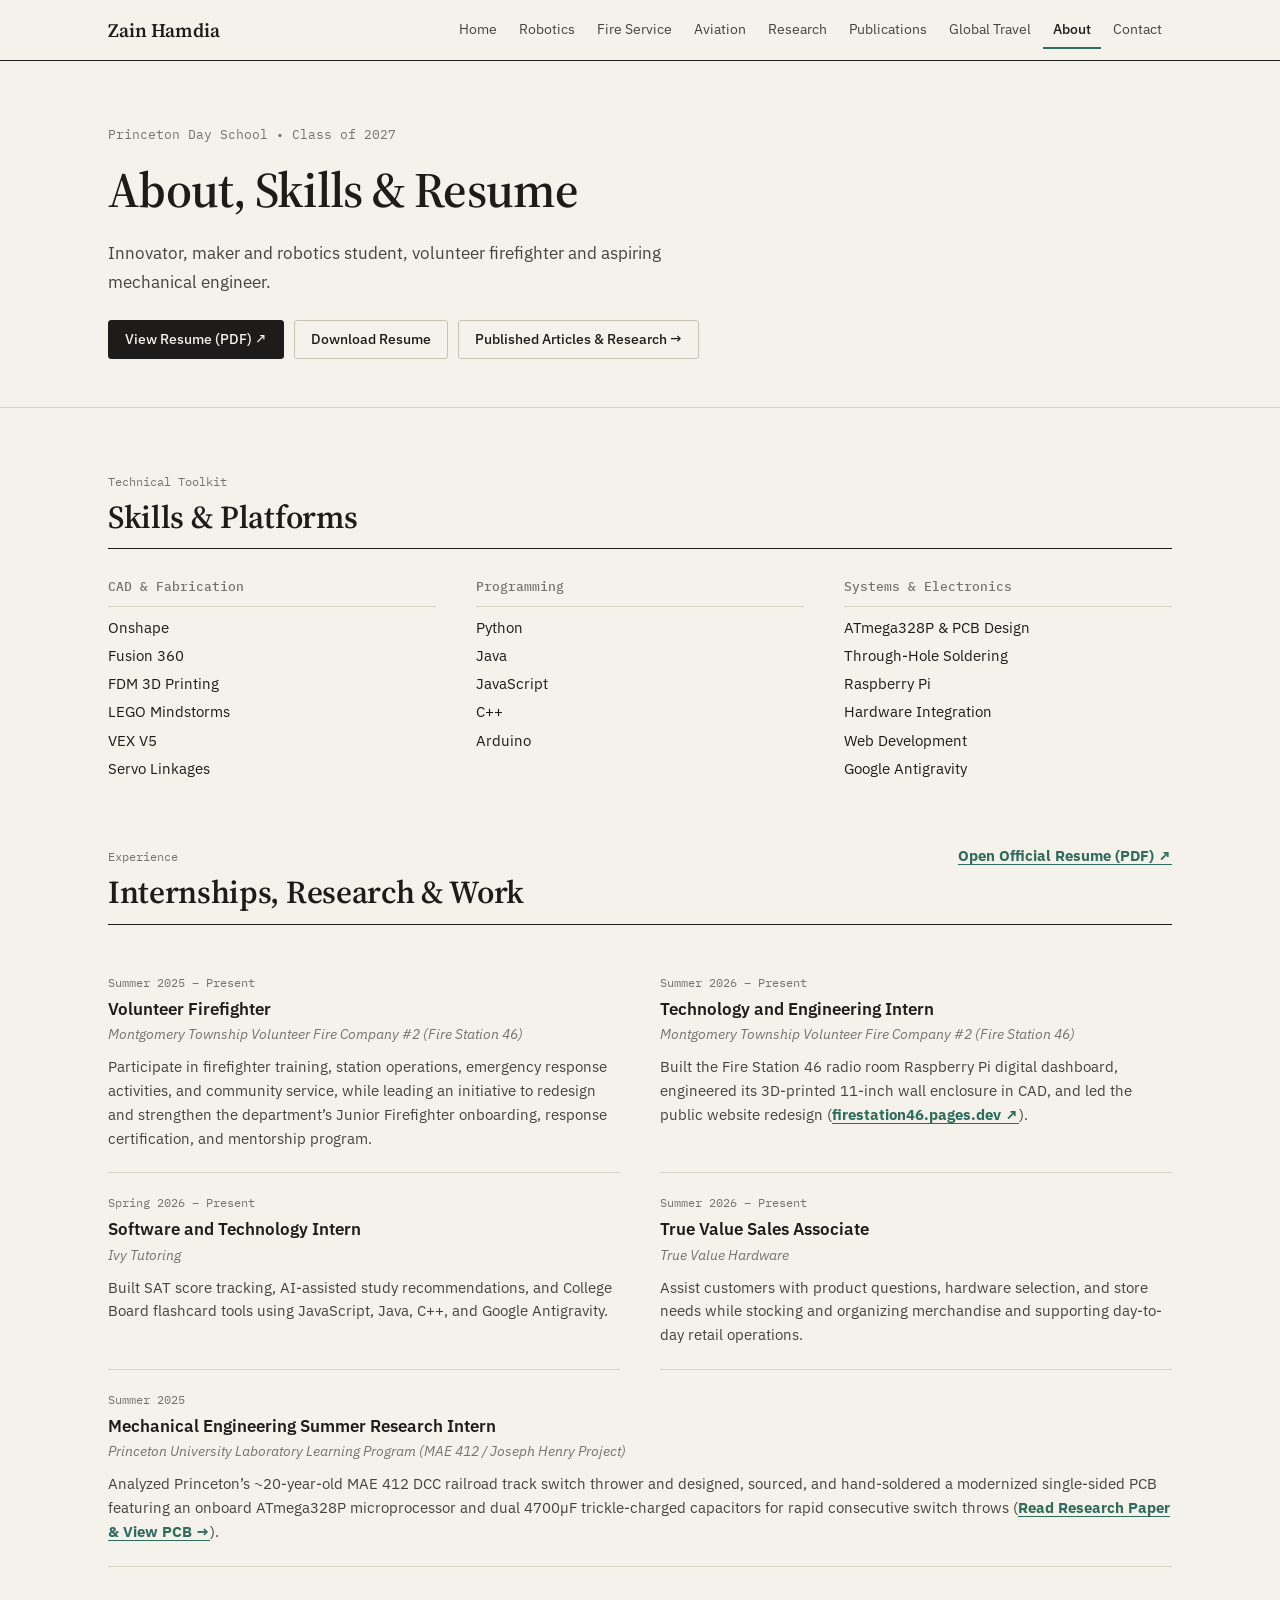
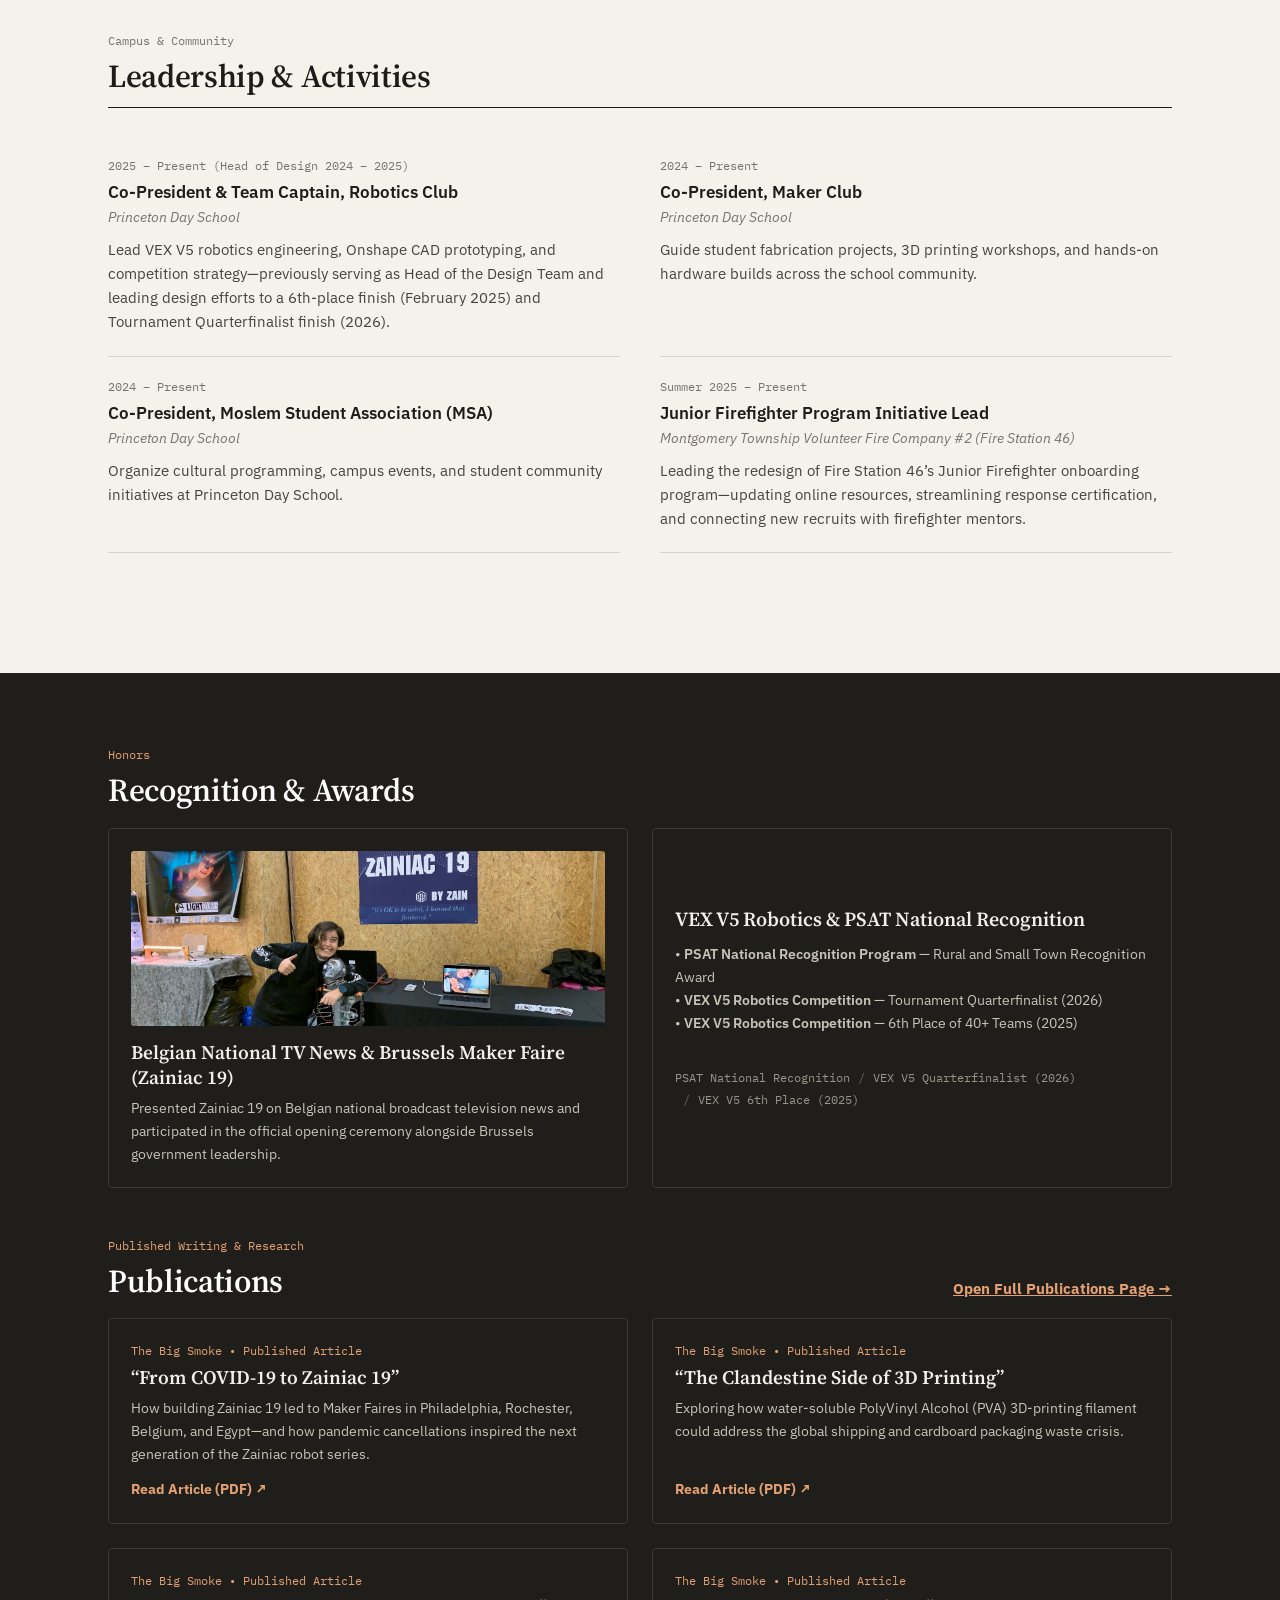
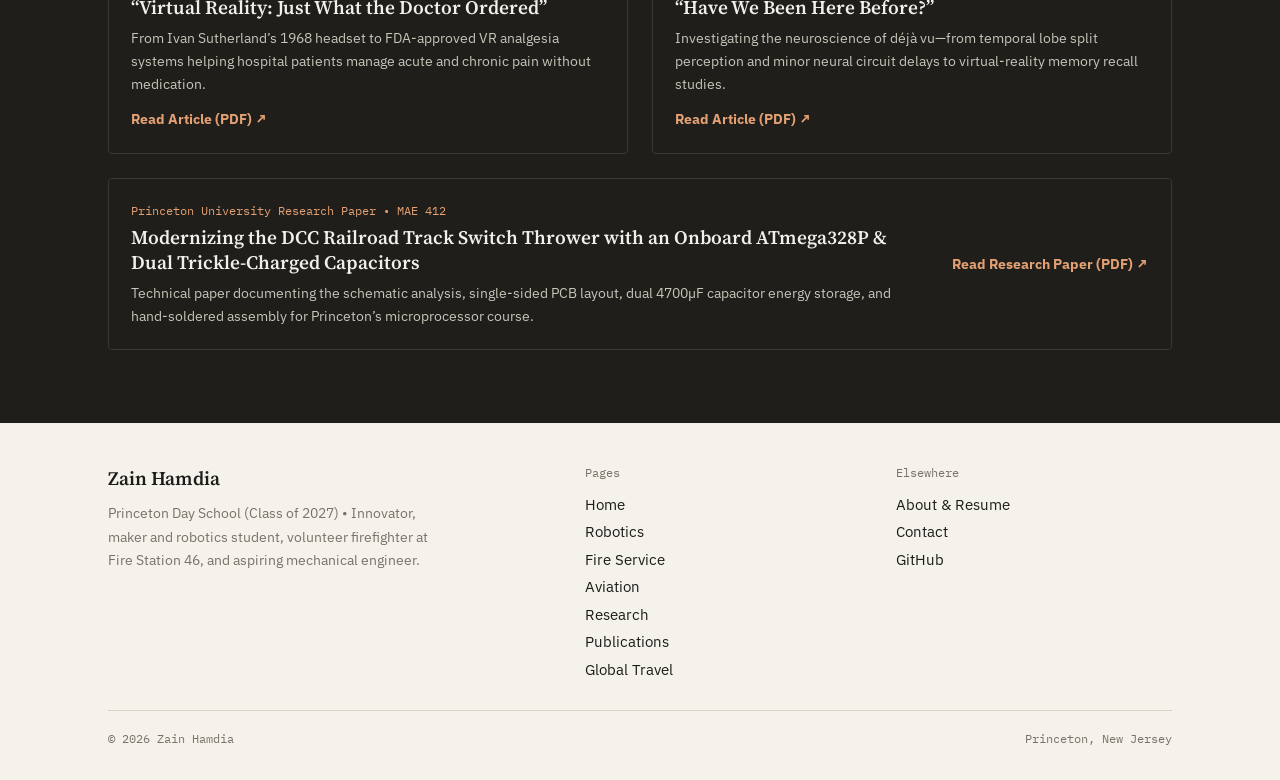
==== commit e20b988a: "Add Global Travel page with interactive dark world map and visited locations sidebar" ====
--- a/about.html
+++ b/about.html
@@ -5,7 +5,7 @@
   <meta name="viewport" content="width=device-width, initial-scale=1.0">
   <title>About &amp; Resume — Zain Hamdia</title>
   <meta name="description" content="Background, technical skills, leadership, internships, and published articles of Zain Hamdia — Innovator, maker and robotics student, volunteer firefighter, and aspiring mechanical engineer.">
-  <link rel="stylesheet" href="css/styles.css?v=visual-17">
+  <link rel="stylesheet" href="css/styles.css?v=paper-1">
 </head>
 <body class="theme-about">
 
@@ -25,6 +25,7 @@
           <li><a href="aviation.html" class="nav-link">Aviation</a></li>
           <li><a href="research.html" class="nav-link">Research</a></li>
           <li><a href="publications.html" class="nav-link">Publications</a></li>
+          <li><a href="travel.html" class="nav-link">Global Travel</a></li>
           <li><a href="about.html" class="nav-link active">About</a></li>
           <li><a href="contact.html" class="nav-link">Contact</a></li>
         </ul>
@@ -45,13 +46,13 @@
         </p>
         <div class="home-hero-actions">
           <a href="docs/zain-hamdia-resume.pdf" target="_blank" rel="noopener noreferrer" class="btn btn-primary">
-            📄 View Resume (PDF) ↗
+            View Resume (PDF) ↗
           </a>
           <a href="docs/zain-hamdia-resume.pdf" download="Zain_Hamdia_Resume.pdf" class="btn btn-secondary">
-            ⬇ Download Resume
+            Download Resume
           </a>
           <a href="publications.html" class="btn btn-secondary">
-            📚 Published Articles &amp; Research →
+            Published Articles &amp; Research →
           </a>
         </div>
       </div>
@@ -226,7 +227,7 @@
       <div class="container">
         <!-- 1. Honors & Recognition (Full Width) -->
         <div style="margin-bottom: 48px;">
-          <div class="section-label" style="color: #2dd4bf;">Honors</div>
+          <div class="section-label" style="color: var(--band-accent);">Honors</div>
           <h2 class="section-heading" style="color: #ffffff; margin-bottom: 18px;">Recognition &amp; Awards</h2>
           <div class="photo-grid-2" style="margin-top: 0;">
             <div class="band-card">
@@ -254,56 +255,56 @@
         <div id="publications">
           <div style="display: flex; justify-content: space-between; align-items: flex-end; flex-wrap: wrap; gap: 12px; margin-bottom: 18px;">
             <div>
-              <div class="section-label" style="color: #2dd4bf;">Published Writing &amp; Research</div>
+              <div class="section-label" style="color: var(--band-accent);">Published Writing &amp; Research</div>
               <h2 class="section-heading" style="color: #ffffff; margin-bottom: 0;">Publications</h2>
             </div>
-            <a href="publications.html" style="color: #2dd4bf; font-weight: 700; font-size: 0.92rem; text-decoration: underline;">Open Full Publications Page →</a>
+            <a href="publications.html" style="color: var(--band-accent); font-weight: 700; font-size: 0.92rem; text-decoration: underline;">Open Full Publications Page →</a>
           </div>
 
           <div class="photo-grid-2" style="margin-top: 0;">
             <a href="docs/from-covid-19-to-zainiac-19.pdf" target="_blank" rel="noopener noreferrer" class="band-card" style="display: flex; flex-direction: column; justify-content: space-between;">
               <div>
-                <div class="section-label" style="color: #2dd4bf; margin-bottom: 4px;">The Big Smoke • Published Article</div>
+                <div class="section-label" style="color: var(--band-accent); margin-bottom: 4px;">The Big Smoke • Published Article</div>
                 <div class="band-card-title">“From COVID-19 to Zainiac 19”</div>
                 <p class="band-card-text">How building Zainiac 19 led to Maker Faires in Philadelphia, Rochester, Belgium, and Egypt—and how pandemic cancellations inspired the next generation of the Zainiac robot series.</p>
               </div>
-              <div style="margin-top: 14px; font-size: 0.85rem; font-weight: 700; color: #2dd4bf;">📄 Read Article (PDF) ↗</div>
+              <div style="margin-top: 14px; font-size: 0.85rem; font-weight: 700; color: var(--band-accent);">Read Article (PDF) ↗</div>
             </a>
 
             <a href="docs/the-clandestine-side-of-3d-printing.pdf" target="_blank" rel="noopener noreferrer" class="band-card" style="display: flex; flex-direction: column; justify-content: space-between;">
               <div>
-                <div class="section-label" style="color: #2dd4bf; margin-bottom: 4px;">The Big Smoke • Published Article</div>
+                <div class="section-label" style="color: var(--band-accent); margin-bottom: 4px;">The Big Smoke • Published Article</div>
                 <div class="band-card-title">“The Clandestine Side of 3D Printing”</div>
                 <p class="band-card-text">Exploring how water-soluble PolyVinyl Alcohol (PVA) 3D-printing filament could address the global shipping and cardboard packaging waste crisis.</p>
               </div>
-              <div style="margin-top: 14px; font-size: 0.85rem; font-weight: 700; color: #2dd4bf;">📄 Read Article (PDF) ↗</div>
+              <div style="margin-top: 14px; font-size: 0.85rem; font-weight: 700; color: var(--band-accent);">Read Article (PDF) ↗</div>
             </a>
 
             <a href="docs/virtual-reality-just-what-the-doctor-ordered.pdf" target="_blank" rel="noopener noreferrer" class="band-card" style="display: flex; flex-direction: column; justify-content: space-between;">
               <div>
-                <div class="section-label" style="color: #2dd4bf; margin-bottom: 4px;">The Big Smoke • Published Article</div>
+                <div class="section-label" style="color: var(--band-accent); margin-bottom: 4px;">The Big Smoke • Published Article</div>
                 <div class="band-card-title">“Virtual Reality: Just What the Doctor Ordered”</div>
                 <p class="band-card-text">From Ivan Sutherland’s 1968 headset to FDA-approved VR analgesia systems helping hospital patients manage acute and chronic pain without medication.</p>
               </div>
-              <div style="margin-top: 14px; font-size: 0.85rem; font-weight: 700; color: #2dd4bf;">📄 Read Article (PDF) ↗</div>
+              <div style="margin-top: 14px; font-size: 0.85rem; font-weight: 700; color: var(--band-accent);">Read Article (PDF) ↗</div>
             </a>
 
             <a href="docs/have-we-been-here-before.pdf" target="_blank" rel="noopener noreferrer" class="band-card" style="display: flex; flex-direction: column; justify-content: space-between;">
               <div>
-                <div class="section-label" style="color: #2dd4bf; margin-bottom: 4px;">The Big Smoke • Published Article</div>
+                <div class="section-label" style="color: var(--band-accent); margin-bottom: 4px;">The Big Smoke • Published Article</div>
                 <div class="band-card-title">“Have We Been Here Before?”</div>
                 <p class="band-card-text">Investigating the neuroscience of déjà vu—from temporal lobe split perception and minor neural circuit delays to virtual-reality memory recall studies.</p>
               </div>
-              <div style="margin-top: 14px; font-size: 0.85rem; font-weight: 700; color: #2dd4bf;">📄 Read Article (PDF) ↗</div>
+              <div style="margin-top: 14px; font-size: 0.85rem; font-weight: 700; color: var(--band-accent);">Read Article (PDF) ↗</div>
             </a>
 
             <a href="princeton-research-paper.pdf" target="_blank" rel="noopener noreferrer" class="band-card" style="grid-column: 1 / -1; display: flex; flex-wrap: wrap; justify-content: space-between; align-items: center; gap: 16px;">
               <div style="max-width: 760px;">
-                <div class="section-label" style="color: #fb923c; margin-bottom: 4px;">Princeton University Research Paper • MAE 412</div>
+                <div class="section-label" style="color: var(--band-accent); margin-bottom: 4px;">Princeton University Research Paper • MAE 412</div>
                 <div class="band-card-title">Modernizing the DCC Railroad Track Switch Thrower with an Onboard ATmega328P &amp; Dual Trickle-Charged Capacitors</div>
                 <p class="band-card-text">Technical paper documenting the schematic analysis, single-sided PCB layout, dual 4700µF capacitor energy storage, and hand-soldered assembly for Princeton’s microprocessor course.</p>
               </div>
-              <div style="font-size: 0.88rem; font-weight: 700; color: #fb923c; white-space: nowrap;">📄 Read Research Paper (PDF) ↗</div>
+              <div style="font-size: 0.88rem; font-weight: 700; color: var(--band-accent); white-space: nowrap;">Read Research Paper (PDF) ↗</div>
             </a>
           </div>
         </div>
@@ -322,7 +323,7 @@
           </p>
         </div>
         <div>
-          <div class="footer-col-title">Showcases</div>
+          <div class="footer-col-title">Pages</div>
           <ul class="footer-col-links">
             <li><a href="index.html">Home</a></li>
             <li><a href="robotics.html">Robotics</a></li>
@@ -330,10 +331,11 @@
             <li><a href="aviation.html">Aviation</a></li>
             <li><a href="research.html">Research</a></li>
             <li><a href="publications.html">Publications</a></li>
+            <li><a href="travel.html">Global Travel</a></li>
           </ul>
         </div>
         <div>
-          <div class="footer-col-title">Connect</div>
+          <div class="footer-col-title">Elsewhere</div>
           <ul class="footer-col-links">
             <li><a href="about.html">About &amp; Resume</a></li>
             <li><a href="contact.html">Contact</a></li>
@@ -348,6 +350,6 @@
     </div>
   </footer>
 
-  <script src="js/app.js?v=visual-17"></script>
+  <script src="js/app.js?v=paper-1"></script>
 </body>
 </html>
--- a/css/styles.css
+++ b/css/styles.css
@@ -1,134 +1,51 @@
 /* ==========================================================================
-   Zain Hamdia — Interactive Visual Portfolio
-   Distinct Page Themes • Visual Variety • Interactive Showcases
+   Zain Hamdia — portfolio styles
+   Paper + ink. One accent color per section, used sparingly.
    ========================================================================== */
 
-@import url('https://fonts.googleapis.com/css2?family=Inter:wght@400;500;600;700;800&display=swap');
+@import url('https://fonts.googleapis.com/css2?family=IBM+Plex+Mono:wght@400;500&family=IBM+Plex+Sans:ital,wght@0,400;0,500;0,600;1,400&family=Source+Serif+4:opsz,wght@8..60,500;8..60,600&display=swap');
 
 :root {
-  --font-sans: 'Inter', -apple-system, BlinkMacSystemFont, sans-serif;
-  --font-display: 'Inter', -apple-system, BlinkMacSystemFont, sans-serif;
-
-  --bg-page: #f8fafc;
-  --bg-surface: #ffffff;
-  --text-primary: #0f172a;
-  --text-secondary: #475569;
-  --text-muted: #64748b;
-  --border: #e2e8f0;
-
-  /* Default Theme Variables (Home: Deep Indigo & Electric Blue) */
-  --theme-primary: #2563eb;
-  --theme-secondary: #7c3aed;
-  --theme-hero-bg: linear-gradient(135deg, #090d16 0%, #111c38 55%, #1e1b4b 100%);
-  --theme-glow: rgba(59, 130, 246, 0.28);
-  --theme-tint: #eff6ff;
-  --theme-border-accent: #bfdbfe;
-  --theme-band-bg: #0f172a;
-
-  --max-width: 1160px;
-  --radius-sm: 6px;
-  --radius-md: 10px;
-  --radius-lg: 12px;
-}
-
-/* ==========================================================================
-   Per-Page Distinct Color Themes
-   ========================================================================== */
-body.theme-home {
-  --theme-primary: #3b82f6;
-  --theme-secondary: #8b5cf6;
-  --theme-hero-bg: radial-gradient(circle at 80% 20%, rgba(124, 58, 237, 0.22), transparent 45%),
-                   radial-gradient(circle at 20% 80%, rgba(37, 99, 235, 0.2), transparent 50%),
-                   linear-gradient(135deg, #090d16 0%, #0f172a 100%);
-  --theme-tint: #f1f5f9;
-  --theme-border-accent: #cbd5e1;
-}
-
-body.theme-robotics {
-  --theme-primary: #2563eb;
-  --theme-secondary: #7c3aed;
-  --theme-hero-bg: radial-gradient(circle at 85% 25%, rgba(124, 58, 237, 0.25), transparent 45%),
-                   radial-gradient(circle at 15% 75%, rgba(37, 99, 235, 0.25), transparent 50%),
-                   linear-gradient(135deg, #0b1120 0%, #172554 60%, #1e1b4b 100%);
-  --theme-tint: #f1f5f9;
-  --theme-border-accent: #cbd5e1;
-  --theme-band-bg: #111827;
-}
-
-body.theme-aviation {
-  --theme-primary: #0284c7;
-  --theme-secondary: #0ea5e9;
-  --theme-hero-bg: radial-gradient(circle at 80% 20%, rgba(56, 189, 248, 0.22), transparent 45%),
-                   radial-gradient(circle at 20% 80%, rgba(2, 132, 199, 0.22), transparent 50%),
-                   linear-gradient(135deg, #081426 0%, #0c2d48 55%, #075985 100%);
-  --theme-tint: #f1f5f9;
-  --theme-border-accent: #cbd5e1;
-  --theme-band-bg: #082f49;
-}
-
-/* Princeton University Official Colors: Princeton Orange (#E77500) & Black (#121212) */
-body.theme-research {
-  --theme-primary: #e77500;
-  --theme-secondary: #f59e0b;
-  --theme-hero-bg: radial-gradient(circle at 82% 20%, rgba(231, 117, 0, 0.28), transparent 48%),
-                   radial-gradient(circle at 18% 80%, rgba(245, 158, 11, 0.16), transparent 52%),
-                   linear-gradient(135deg, #0a0a0a 0%, #171717 58%, #291504 100%);
-  --theme-tint: #fff7ed;
-  --theme-border-accent: #fed7aa;
-  --theme-band-bg: #141414;
-}
-
-body.theme-firefighting {
-  --theme-primary: #dc2626;
-  --theme-secondary: #f59e0b;
-  --theme-hero-bg: radial-gradient(circle at 82% 22%, rgba(245, 158, 11, 0.2), transparent 45%),
-                   radial-gradient(circle at 18% 80%, rgba(220, 38, 38, 0.25), transparent 50%),
-                   linear-gradient(135deg, #180909 0%, #450a0a 55%, #7f1d1d 100%);
-  --theme-tint: #f8fafc;
-  --theme-border-accent: #cbd5e1;
-  --theme-band-bg: #270909;
-}
-
-body.theme-publications {
-  --theme-primary: #7c3aed;
-  --theme-secondary: #a855f7;
-  --theme-hero-bg: radial-gradient(circle at 80% 25%, rgba(168, 85, 247, 0.22), transparent 45%),
-                   linear-gradient(135deg, #0b0716 0%, #170d2c 55%, #241142 100%);
-  --theme-glow: rgba(168, 85, 247, 0.28);
-  --theme-tint: #faf5ff;
-  --theme-border-accent: #e9d5ff;
-  --theme-band-bg: #130a24;
-}
-
-body.theme-about {
-  --theme-primary: #0d9488;
-  --theme-secondary: #14b8a6;
-  --theme-hero-bg: radial-gradient(circle at 80% 25%, rgba(20, 184, 166, 0.2), transparent 45%),
-                   linear-gradient(135deg, #081c1b 0%, #134e4a 65%, #115e59 100%);
-  --theme-tint: #f1f5f9;
-  --theme-border-accent: #cbd5e1;
-  --theme-band-bg: #0f2926;
-}
-
-body.theme-contact {
-  --theme-primary: #4f46e5;
-  --theme-secondary: #6366f1;
-  --theme-hero-bg: radial-gradient(circle at 80% 25%, rgba(99, 102, 241, 0.22), transparent 45%),
-                   linear-gradient(135deg, #0f1026 0%, #1e1b4b 65%, #312e81 100%);
-  --theme-tint: #f1f5f9;
-  --theme-border-accent: #cbd5e1;
-}
-
-body.theme-publications {
-  --theme-primary: #8b5cf6;
-  --theme-secondary: #06b6d4;
-  --theme-hero-bg: radial-gradient(circle at 82% 20%, rgba(139, 92, 246, 0.28), transparent 48%),
-                   radial-gradient(circle at 18% 80%, rgba(6, 182, 212, 0.18), transparent 52%),
-                   linear-gradient(135deg, #090a16 0%, #171129 60%, #1e1338 100%);
-  --theme-tint: #f5f3ff;
-  --theme-border-accent: #ddd6fe;
-  --theme-band-bg: #130e26;
-}
+  --font-sans: 'IBM Plex Sans', -apple-system, BlinkMacSystemFont, 'Helvetica Neue', sans-serif;
+  --font-display: 'Source Serif 4', Georgia, 'Times New Roman', serif;
+  --font-mono: 'IBM Plex Mono', ui-monospace, 'SF Mono', Menlo, monospace;
+
+  --bg-page: #f5f2eb;
+  --bg-surface: #fbfaf6;
+  --bg-sunk: #ece8de;
+  --text-primary: #1d1c1a;
+  --text-secondary: #46433d;
+  --text-muted: #77736a;
+  --border: #d9d3c6;
+  --rule: #c9c2b3;
+  --ink: #1d1c1a;
+
+  /* Accent (overridden per page, kept muted) */
+  --theme-primary: #b8461b;
+  --theme-secondary: #8a3a1a;
+  --theme-tint: var(--bg-sunk);
+  --theme-border-accent: var(--border);
+  --theme-band-bg: #1f1e1b;
+  --band-accent: var(--theme-primary);
+
+  --max-width: 1120px;
+  --radius-sm: 3px;
+  --radius-md: 4px;
+  --radius-lg: 4px;
+}
+
+/* --------------------------------------------------------------------------
+   Section accents
+   -------------------------------------------------------------------------- */
+body.theme-home         { --theme-primary: #b8461b; }
+body.theme-robotics     { --theme-primary: #2c5a85; }
+body.theme-aviation     { --theme-primary: #2a6587; }
+body.theme-research     { --theme-primary: #c96a00; } /* Princeton orange, toned for paper */
+body.theme-firefighting { --theme-primary: #b02a1e; }
+body.theme-publications { --theme-primary: #5b4a8a; }
+body.theme-travel       { --theme-primary: #0284c7; }
+body.theme-about        { --theme-primary: #2f6b5e; }
+body.theme-contact      { --theme-primary: #b8461b; }
 
 *, *::before, *::after {
   box-sizing: border-box;
@@ -145,14 +62,23 @@
   background-color: var(--bg-page);
   color: var(--text-primary);
   line-height: 1.6;
-  font-size: 16px;
+  font-size: 16.5px;
   -webkit-font-smoothing: antialiased;
+  text-rendering: optimizeLegibility;
 }
 
 a {
   color: inherit;
   text-decoration: none;
-  transition: all 0.2s ease;
+  transition: color 0.15s ease, border-color 0.15s ease, background-color 0.15s ease;
+}
+
+p a,
+.timeline-desc a,
+.band-card-text a {
+  text-decoration: underline;
+  text-decoration-thickness: 1px;
+  text-underline-offset: 3px;
 }
 
 img {
@@ -161,454 +87,594 @@
   display: block;
 }
 
+strong {
+  font-weight: 600;
+}
+
+::selection {
+  background: var(--theme-primary);
+  color: #fff;
+}
+
 .container {
   max-width: var(--max-width);
   margin: 0 auto;
-  padding: 0 24px;
-}
-
-/* ==========================================================================
-   Navigation Header (Sleek Glass Dark Header Matching Active Theme)
-   ========================================================================== */
+  padding: 0 28px;
+}
+
+/* --------------------------------------------------------------------------
+   Header
+   -------------------------------------------------------------------------- */
 .site-header {
   position: sticky;
   top: 0;
   z-index: 100;
-  background-color: rgba(10, 15, 29, 0.92);
-  backdrop-filter: blur(12px);
-  border-bottom: 1px solid rgba(255, 255, 255, 0.1);
-  color: #ffffff;
+  background-color: var(--bg-page);
+  border-bottom: 1px solid var(--ink);
+  color: var(--text-primary);
 }
 
 .header-inner {
   display: flex;
   align-items: center;
   justify-content: space-between;
-  height: 68px;
+  height: 60px;
 }
 
 .brand-link {
   display: flex;
-  align-items: center;
-  gap: 12px;
+  align-items: baseline;
+  gap: 10px;
 }
 
 .brand-dot {
-  width: 8px;
-  height: 8px;
-  border-radius: 2px;
-  background: var(--theme-primary);
+  display: none;
 }
 
 .brand-text-name {
   font-family: var(--font-display);
-  font-size: 1.15rem;
-  font-weight: 700;
-  letter-spacing: -0.02em;
-  color: #ffffff;
-}
-
+  font-size: 1.2rem;
+  font-weight: 600;
+  letter-spacing: -0.005em;
+  color: var(--text-primary);
+}
 
 .nav-menu {
   display: flex;
   align-items: center;
   list-style: none;
-  gap: 4px;
+  gap: 2px;
 }
 
 .nav-link {
-  padding: 7px 14px;
-  font-size: 0.88rem;
+  display: block;
+  padding: 6px 10px;
+  font-size: 0.9rem;
+  font-weight: 400;
+  color: var(--text-secondary);
+  border-bottom: 2px solid transparent;
+}
+
+.nav-link:hover {
+  color: var(--text-primary);
+}
+
+.nav-link.active {
+  color: var(--text-primary);
   font-weight: 500;
-  color: rgba(255, 255, 255, 0.72);
-  border-radius: var(--radius-sm);
-}
-
-.nav-link:hover {
-  color: #ffffff;
-  background-color: rgba(255, 255, 255, 0.07);
-}
-
-.nav-link.active {
-  background-color: rgba(255, 255, 255, 0.12);
-  color: #ffffff;
-  font-weight: 600;
+  border-bottom-color: var(--theme-primary);
 }
 
 .mobile-menu-toggle {
   display: none;
-  background: rgba(255, 255, 255, 0.1);
-  border: 1px solid rgba(255, 255, 255, 0.2);
+  background: transparent;
+  border: 1px solid var(--ink);
   border-radius: var(--radius-sm);
-  padding: 6px 12px;
-  font-size: 0.9rem;
-  font-weight: 600;
+  padding: 5px 12px;
+  font-family: var(--font-mono);
+  font-size: 0.82rem;
   cursor: pointer;
-  color: #ffffff;
-}
-
-/* ==========================================================================
-   Dynamic Full-Bleed Themed Hero
-   ========================================================================== */
+  color: var(--text-primary);
+}
+
+/* --------------------------------------------------------------------------
+   Page intro (formerly the gradient hero)
+   -------------------------------------------------------------------------- */
 .page-hero,
 .home-hero {
-  background: var(--theme-hero-bg);
-  color: #ffffff;
-  padding: 72px 0 68px;
+  background: var(--bg-page);
+  color: var(--text-primary);
+  padding: 64px 0 48px;
+  border-bottom: 1px solid var(--border);
   position: relative;
-  overflow: hidden;
 }
 
 .hero-kicker,
 .page-kicker {
-  display: inline-flex;
-  align-items: center;
-  gap: 8px;
-  padding: 5px 12px;
-  border-radius: var(--radius-sm);
-  background: rgba(255, 255, 255, 0.08);
-  border-left: 3px solid var(--theme-primary);
-  font-size: 0.78rem;
-  font-weight: 600;
-  text-transform: uppercase;
-  letter-spacing: 0.05em;
-  color: rgba(255, 255, 255, 0.9);
-  margin-bottom: 20px;
+  display: block;
+  font-family: var(--font-mono);
+  font-size: 0.8rem;
+  font-weight: 400;
+  letter-spacing: 0;
+  text-transform: none;
+  color: var(--text-muted);
+  margin-bottom: 18px;
 }
 
 .home-hero-grid {
   display: grid;
-  grid-template-columns: 1.15fr 0.85fr;
-  gap: 48px;
-  align-items: center;
+  grid-template-columns: 1.1fr 0.9fr;
+  gap: 56px;
+  align-items: start;
 }
 
 .home-hero-title,
 .page-title {
   font-family: var(--font-display);
-  font-size: clamp(2.3rem, 4.5vw, 3.6rem);
-  font-weight: 700;
-  line-height: 1.08;
-  letter-spacing: -0.03em;
-  color: #ffffff;
-  margin-bottom: 18px;
+  font-size: clamp(2.1rem, 4.2vw, 3.1rem);
+  font-weight: 600;
+  line-height: 1.12;
+  letter-spacing: -0.015em;
+  color: var(--text-primary);
+  margin-bottom: 20px;
+  max-width: 22ch;
+}
+
+.page-title {
+  max-width: none;
 }
 
 .home-hero-bio,
 .page-subtitle {
-  font-size: 1.1rem;
+  font-size: 1.08rem;
   line-height: 1.65;
-  color: rgba(255, 255, 255, 0.8);
-  max-width: 600px;
+  color: var(--text-secondary);
+  max-width: 62ch;
   margin-bottom: 28px;
+}
+
+.home-hero-bio + .home-hero-bio {
+  margin-top: -12px;
 }
 
 .page-subtitle {
   margin-bottom: 0;
 }
 
+.page-subtitle a,
+.home-hero-bio a {
+  color: var(--text-primary);
+}
+
 .home-hero-actions {
   display: flex;
   flex-wrap: wrap;
-  gap: 12px;
+  gap: 10px;
 }
 
 .btn {
   display: inline-flex;
   align-items: center;
   gap: 8px;
-  padding: 12px 22px;
-  font-size: 0.92rem;
-  font-weight: 600;
+  padding: 9px 16px;
+  font-family: var(--font-sans);
+  font-size: 0.9rem;
+  font-weight: 500;
   border-radius: var(--radius-sm);
   cursor: pointer;
-  transition: transform 0.18s ease, box-shadow 0.18s ease, background-color 0.18s ease;
+  line-height: 1.3;
 }
 
 .btn-primary {
+  background: var(--ink);
+  color: var(--bg-page);
+  border: 1px solid var(--ink);
+}
+
+.btn-primary:hover {
   background: var(--theme-primary);
-  color: #ffffff;
-  border: 1px solid rgba(255, 255, 255, 0.15);
-  box-shadow: 0 4px 14px rgba(37, 99, 235, 0.35);
-}
-
-.btn-primary:hover {
-  transform: translateY(-2px);
-  box-shadow: 0 6px 20px rgba(37, 99, 235, 0.5);
+  border-color: var(--theme-primary);
 }
 
 .btn-secondary {
-  background: rgba(255, 255, 255, 0.1);
-  color: #ffffff;
-  border: 1px solid rgba(255, 255, 255, 0.2);
+  background: transparent;
+  color: var(--text-primary);
+  border: 1px solid var(--rule);
 }
 
 .btn-secondary:hover {
-  background: rgba(255, 255, 255, 0.18);
-  transform: translateY(-2px);
-}
-
-/* Interactive Hero Preview Stage (Home Right Column) */
+  border-color: var(--ink);
+}
+
+/* Home intro photo */
+.hero-photo {
+  margin: 0;
+}
+
+.hero-photo img {
+  width: 100%;
+  aspect-ratio: 4 / 3;
+  object-fit: cover;
+  border-radius: var(--radius-sm);
+}
+
+.hero-photo figcaption,
+.figure-caption {
+  margin-top: 10px;
+  font-family: var(--font-mono);
+  font-size: 0.78rem;
+  color: var(--text-muted);
+  line-height: 1.5;
+}
+
+/* Legacy hero tile grid (kept in case it is reused) */
 .hero-visual-stage {
-  background: rgba(255, 255, 255, 0.06);
-  border: 1px solid rgba(255, 255, 255, 0.15);
-  border-radius: var(--radius-lg);
-  padding: 24px;
-  backdrop-filter: blur(12px);
+  border-top: 1px solid var(--ink);
 }
 
 .stage-tiles {
   display: grid;
+  grid-template-columns: 1fr;
+}
+
+.stage-tile {
+  display: block;
+  padding: 14px 0;
+  border-bottom: 1px solid var(--border);
+}
+
+.stage-tile:hover .stage-tile-title {
+  text-decoration: underline;
+}
+
+.stage-tile-tag {
+  font-family: var(--font-mono);
+  font-size: 0.75rem;
+  color: var(--text-muted) !important;
+  display: block;
+  margin-bottom: 2px;
+}
+
+.stage-tile-title {
+  font-weight: 600;
+  color: var(--text-primary);
+}
+
+.stage-tile-sub {
+  font-size: 0.88rem;
+  color: var(--text-secondary);
+}
+
+/* --------------------------------------------------------------------------
+   Sections & headings
+   -------------------------------------------------------------------------- */
+.portal-section {
+  padding: 64px 0;
+}
+
+.section-header {
+  display: flex;
+  justify-content: space-between;
+  align-items: baseline;
+  flex-wrap: wrap;
+  gap: 16px;
+  margin-bottom: 28px;
+  padding-bottom: 12px;
+  border-bottom: 1px solid var(--ink);
+}
+
+.section-label {
+  font-family: var(--font-mono);
+  font-size: 0.78rem;
+  font-weight: 400;
+  text-transform: none;
+  letter-spacing: 0;
+  color: var(--text-muted);
+  margin-bottom: 6px;
+}
+
+.section-heading {
+  font-family: var(--font-display);
+  font-size: clamp(1.6rem, 2.6vw, 2rem);
+  font-weight: 600;
+  letter-spacing: -0.01em;
+  line-height: 1.2;
+}
+
+.section-header a {
+  font-size: 0.9rem;
+  color: var(--text-primary);
+  text-decoration: underline;
+  text-underline-offset: 3px;
+}
+
+/* --------------------------------------------------------------------------
+   Home: project list
+   -------------------------------------------------------------------------- */
+.project-list {
+  list-style: none;
+}
+
+.project-row {
+  display: grid;
+  grid-template-columns: 300px 1fr;
+  gap: 36px;
+  padding: 32px 0;
+  border-bottom: 1px solid var(--border);
+  align-items: start;
+}
+
+.project-row:first-child {
+  padding-top: 4px;
+}
+
+.project-row:last-child {
+  border-bottom: none;
+}
+
+.project-row-img {
+  width: 100%;
+  aspect-ratio: 4 / 3;
+  object-fit: cover;
+  border-radius: var(--radius-sm);
+  background: #fff;
+}
+
+.project-row-img.contain {
+  object-fit: contain;
+  padding: 10px;
+  border: 1px solid var(--border);
+}
+
+.project-meta {
+  font-family: var(--font-mono);
+  font-size: 0.78rem;
+  color: var(--text-muted);
+  margin-bottom: 6px;
+}
+
+.project-title {
+  font-family: var(--font-display);
+  font-size: 1.5rem;
+  font-weight: 600;
+  line-height: 1.2;
+  margin-bottom: 10px;
+}
+
+.project-title a:hover {
+  color: var(--theme-primary);
+}
+
+.project-desc {
+  color: var(--text-secondary);
+  max-width: 62ch;
+  margin-bottom: 12px;
+}
+
+.project-link {
+  font-size: 0.92rem;
+  font-weight: 500;
+  color: var(--text-primary);
+  text-decoration: underline;
+  text-decoration-color: var(--theme-primary);
+  text-decoration-thickness: 2px;
+  text-underline-offset: 4px;
+}
+
+.project-link:hover {
+  color: var(--theme-primary);
+}
+
+.home-aside {
+  display: grid;
   grid-template-columns: 1fr 1fr;
-  gap: 12px;
-}
-
-.stage-tile {
-  background: rgba(15, 23, 42, 0.65);
-  border: 1px solid rgba(255, 255, 255, 0.12);
+  gap: 48px;
+}
+
+.home-aside h2 {
+  font-family: var(--font-display);
+  font-size: 1.25rem;
+  font-weight: 600;
+  margin-bottom: 10px;
+  padding-bottom: 8px;
+  border-bottom: 1px solid var(--ink);
+}
+
+.home-aside p,
+.home-aside li {
+  color: var(--text-secondary);
+}
+
+.home-aside ul {
+  list-style: none;
+}
+
+.home-aside li {
+  padding: 8px 0;
+  border-bottom: 1px solid var(--border);
+}
+
+.home-aside li a {
+  color: var(--text-primary);
+  text-decoration: underline;
+  text-underline-offset: 3px;
+  text-decoration-color: var(--rule);
+}
+
+.home-aside li a:hover {
+  text-decoration-color: var(--theme-primary);
+}
+
+.home-aside .aside-source {
+  font-family: var(--font-mono);
+  font-size: 0.76rem;
+  color: var(--text-muted);
+  display: block;
+}
+
+/* --------------------------------------------------------------------------
+   Portal cards (now plain bordered blocks)
+   -------------------------------------------------------------------------- */
+.portal-grid {
+  display: grid;
+  grid-template-columns: repeat(auto-fit, minmax(260px, 1fr));
+  gap: 24px;
+}
+
+.portal-card {
+  position: relative;
+  border: 1px solid var(--border);
   border-radius: var(--radius-md);
-  padding: 18px;
-  transition: transform 0.2s ease, border-color 0.2s ease, background 0.2s ease;
+  background: var(--bg-surface);
+  padding: 24px;
+  color: var(--text-primary);
   display: flex;
   flex-direction: column;
   justify-content: space-between;
-  min-height: 125px;
-}
-
-.stage-tile:hover {
-  transform: translateY(-4px);
-  background: rgba(30, 41, 59, 0.85);
-}
-
-.stage-tile.tile-robotics:hover { border-color: #60a5fa; }
-.stage-tile.tile-aviation:hover { border-color: #38bdf8; }
-.stage-tile.tile-fire:hover { border-color: #f87171; }
-.stage-tile.tile-lab:hover { border-color: #f97316; }
-
-.stage-tile-tag {
-  font-size: 0.72rem;
-  font-weight: 700;
-  text-transform: uppercase;
-  letter-spacing: 0.06em;
+}
+
+.portal-card:hover {
+  border-color: var(--ink);
+}
+
+.portal-kicker {
+  display: block;
+  font-family: var(--font-mono);
+  font-size: 0.76rem;
+  color: var(--text-muted);
   margin-bottom: 8px;
-  display: inline-block;
-}
-
-.stage-tile-title {
+}
+
+.portal-title {
   font-family: var(--font-display);
-  font-size: 1.08rem;
-  font-weight: 700;
-  color: #ffffff;
-  line-height: 1.25;
-}
-
-.stage-tile-sub {
-  font-size: 0.8rem;
-  color: rgba(255, 255, 255, 0.65);
-  margin-top: 6px;
-}
-
-/* ==========================================================================
-   Visual Portal Cards (Home Section 1 — Color-Themed Hover Reveal Cards)
-   ========================================================================== */
-.portal-section {
-  padding: 64px 0;
-}
-
-.section-header {
+  font-size: 1.4rem;
+  font-weight: 600;
+  margin-bottom: 8px;
+  line-height: 1.2;
+}
+
+.portal-desc {
+  font-size: 0.95rem;
+  color: var(--text-secondary);
+  line-height: 1.55;
+}
+
+/* Tag lists render as plain "a / b / c" text instead of pills */
+.portal-highlights,
+.skill-pills {
+  margin-top: 14px;
+  padding-top: 0;
+  border-top: none;
+  display: flex;
+  flex-wrap: wrap;
+  gap: 2px 0;
+}
+
+.portal-pill,
+.skill-pill {
+  font-family: var(--font-mono);
+  font-size: 0.76rem;
+  font-weight: 400;
+  padding: 0;
+  border: none;
+  border-radius: 0;
+  background: none;
+  color: var(--text-muted);
+  white-space: nowrap;
+}
+
+.portal-pill + .portal-pill::before,
+.skill-pill + .skill-pill::before {
+  content: "/";
+  margin: 0 8px;
+  opacity: 0.6;
+}
+
+.portal-cta {
+  margin-top: 18px;
+  font-weight: 500;
+  font-size: 0.92rem;
+  text-decoration: underline;
+  text-underline-offset: 4px;
+  text-decoration-color: var(--theme-primary);
+}
+
+/* --------------------------------------------------------------------------
+   Showcase panels (robotics / aviation / fire)
+   -------------------------------------------------------------------------- */
+.interactive-showcase {
+  background: var(--bg-surface);
+  border: 1px solid var(--rule);
+  border-radius: var(--radius-md);
+  overflow: hidden;
+  margin: 40px 0;
+}
+
+.showcase-top-bar {
+  background: var(--bg-surface);
+  color: var(--text-primary);
+  padding: 24px 28px 20px;
+  border-bottom: 1px solid var(--border);
   display: flex;
   justify-content: space-between;
   align-items: flex-end;
   flex-wrap: wrap;
   gap: 16px;
-  margin-bottom: 32px;
-  padding-bottom: 16px;
-  border-bottom: 1px solid var(--border);
-}
-
-.section-label {
-  font-size: 0.78rem;
-  font-weight: 700;
-  text-transform: uppercase;
-  letter-spacing: 0.08em;
-  color: var(--theme-primary);
-  margin-bottom: 6px;
-}
-
-.section-heading {
-  font-family: var(--font-display);
-  font-size: clamp(1.75rem, 3vw, 2.25rem);
-  font-weight: 700;
-  letter-spacing: -0.02em;
-}
-
-.portal-grid {
-  display: grid;
-  grid-template-columns: repeat(auto-fit, minmax(260px, 1fr));
-  gap: 24px;
-}
-
-.portal-card {
-  position: relative;
-  border-radius: var(--radius-lg);
-  padding: 32px 28px;
-  color: #ffffff;
-  overflow: hidden;
-  min-height: 320px;
-  display: flex;
-  flex-direction: column;
-  justify-content: space-between;
-  transition: transform 0.25s cubic-bezier(0.16, 1, 0.3, 1), box-shadow 0.25s ease;
-  box-shadow: 0 10px 30px -10px rgba(15, 23, 42, 0.25);
-}
-
-.portal-card:hover {
-  transform: translateY(-4px);
-  box-shadow: 0 16px 36px -12px rgba(15, 23, 42, 0.35);
-}
-
-.portal-card.portal-robotics {
-  background: linear-gradient(150deg, #0f172a 0%, #1e3a8a 60%, #4c1d95 100%);
-}
-
-.portal-card.portal-aviation {
-  background: linear-gradient(150deg, #082f49 0%, #0369a1 65%, #0284c7 100%);
-}
-
-.portal-card.portal-research {
-  background: linear-gradient(150deg, #0a0a0a 0%, #1f1610 55%, #c25e00 90%, #e77500 100%);
-}
-
-.portal-card.portal-fire {
-  background: linear-gradient(150deg, #270909 0%, #7f1d1d 60%, #b91c1c 100%);
-}
-
-.portal-kicker {
-  display: inline-block;
-  font-size: 0.75rem;
-  font-weight: 700;
-  text-transform: uppercase;
-  letter-spacing: 0.08em;
-  color: rgba(255, 255, 255, 0.75);
-  margin-bottom: 12px;
-}
-
-.portal-title {
-  font-family: var(--font-display);
-  font-size: 1.6rem;
-  font-weight: 700;
-  margin-bottom: 10px;
-  line-height: 1.15;
-}
-
-.portal-desc {
-  font-size: 0.94rem;
-  color: rgba(255, 255, 255, 0.82);
-  line-height: 1.55;
-}
-
-/* Hover-reveal quick list inside portal cards */
-.portal-highlights {
-  margin-top: 20px;
-  padding-top: 16px;
-  border-top: 1px solid rgba(255, 255, 255, 0.16);
-  display: flex;
-  flex-wrap: wrap;
-  gap: 8px;
-}
-
-.portal-pill {
-  font-size: 0.76rem;
-  font-weight: 600;
-  padding: 4px 10px;
-  border-radius: 6px;
-  background: rgba(0, 0, 0, 0.28);
-  color: rgba(255, 255, 255, 0.92);
-}
-
-.portal-cta {
-  margin-top: 20px;
-  font-weight: 700;
-  font-size: 0.92rem;
-  display: inline-flex;
-  align-items: center;
-  gap: 6px;
-}
-
-.portal-card:hover .portal-cta {
-  gap: 12px;
-}
-
-/* ==========================================================================
-   Interactive Showcase Stage (Robotics, Aviation, Firefighting)
-   ========================================================================== */
-.interactive-showcase {
-  background: var(--bg-surface);
-  border: 1px solid var(--border);
-  border-radius: var(--radius-lg);
-  overflow: hidden;
-  box-shadow: 0 12px 32px -8px rgba(15, 23, 42, 0.08);
-  margin: 40px 0;
-}
-
-.showcase-top-bar {
-  background: var(--theme-band-bg);
-  color: #ffffff;
-  padding: 24px 32px;
-  display: flex;
-  justify-content: space-between;
-  align-items: center;
-  flex-wrap: wrap;
-  gap: 16px;
 }
 
 .showcase-title {
   font-family: var(--font-display);
-  font-size: 1.5rem;
-  font-weight: 700;
+  font-size: 1.45rem;
+  font-weight: 600;
+  line-height: 1.2;
+  color: var(--text-primary);
 }
 
 .showcase-sub {
   font-size: 0.9rem;
-  color: rgba(255, 255, 255, 0.7);
+  color: var(--text-muted);
 }
 
 .showcase-body {
-  padding: 32px;
-}
-
-/* Generation Switcher Pills */
+  padding: 28px;
+}
+
+/* Generation / mode tabs */
 .lineage-tab-bar {
   display: inline-flex;
-  background: rgba(255, 255, 255, 0.1);
-  padding: 5px;
-  border-radius: 12px;
-  gap: 6px;
+  background: transparent;
+  padding: 0;
+  border-radius: 0;
+  gap: 0;
   flex-wrap: wrap;
+  border: 1px solid var(--ink);
 }
 
 .lineage-tab-btn {
-  padding: 10px 18px;
-  border-radius: 8px;
+  padding: 8px 14px;
+  border-radius: 0;
   border: none;
+  border-right: 1px solid var(--ink);
   background: transparent;
-  color: rgba(255, 255, 255, 0.75);
+  color: var(--text-primary);
   font-family: var(--font-sans);
-  font-size: 0.88rem;
-  font-weight: 600;
+  font-size: 0.86rem;
+  font-weight: 500;
   cursor: pointer;
-  transition: all 0.18s ease;
+}
+
+.lineage-tab-btn:last-child {
+  border-right: none;
 }
 
 .lineage-tab-btn:hover {
-  color: #ffffff;
-  background: rgba(255, 255, 255, 0.08);
+  background: var(--bg-sunk);
 }
 
 .lineage-tab-btn.active {
-  background: var(--theme-primary);
-  color: #ffffff;
-  box-shadow: 0 2px 8px rgba(0, 0, 0, 0.25);
+  background: var(--ink);
+  color: var(--bg-page);
+  box-shadow: none;
 }
 
 .lineage-panel {
@@ -617,97 +683,95 @@
 
 .lineage-panel.active {
   display: block;
-  animation: fadeIn 0.25s ease;
-}
-
-@keyframes fadeIn {
-  from { opacity: 0; transform: translateY(6px); }
-  to { opacity: 1; transform: translateY(0); }
-}
-
-/* Interactive Control Bar inside Diagrams */
+}
+
+/* Interactive control bar */
 .control-bar {
   display: flex;
   align-items: center;
   justify-content: space-between;
   flex-wrap: wrap;
-  gap: 16px;
-  background: var(--theme-tint);
-  border: 1px solid var(--theme-border-accent);
-  border-radius: var(--radius-md);
-  padding: 14px 20px;
+  gap: 14px;
+  background: var(--bg-sunk);
+  border: 1px solid var(--border);
+  border-radius: var(--radius-sm);
+  padding: 12px 16px;
   margin-bottom: 20px;
 }
 
 .control-group {
   display: flex;
   align-items: center;
-  gap: 12px;
+  gap: 10px;
   flex-wrap: wrap;
 }
 
 .control-label {
+  font-family: var(--font-mono);
+  font-size: 0.78rem;
+  font-weight: 500;
+  color: var(--text-primary);
+}
+
+.control-btn {
+  padding: 7px 14px;
+  border-radius: var(--radius-sm);
+  border: 1px solid var(--ink);
+  background: var(--ink);
+  color: var(--bg-page);
+  font-family: var(--font-sans);
   font-size: 0.82rem;
-  font-weight: 700;
-  color: var(--text-primary);
-}
-
-.control-btn {
-  padding: 8px 16px;
-  border-radius: 6px;
-  border: 1px solid var(--theme-primary);
+  font-weight: 500;
+  cursor: pointer;
+}
+
+.control-btn:hover {
   background: var(--theme-primary);
+  border-color: var(--theme-primary);
+}
+
+.control-btn.active {
+  background: var(--theme-primary);
+  border-color: var(--theme-primary);
   color: #ffffff;
-  font-size: 0.82rem;
-  font-weight: 700;
-  cursor: pointer;
-  transition: all 0.15s ease;
-  box-shadow: 0 2px 8px rgba(37, 99, 235, 0.2);
-}
-
-.control-btn:hover {
-  transform: translateY(-1px);
-  filter: brightness(1.08);
-}
-
-.control-btn.active {
-  background: #dc2626;
-  border-color: #dc2626;
-  color: #ffffff;
-  box-shadow: 0 2px 10px rgba(220, 38, 38, 0.3);
 }
 
 .servo-readout-pill {
   display: inline-flex;
   align-items: center;
-  padding: 5px 11px;
-  border-radius: 6px;
-  background: #ffffff;
+  padding: 4px 10px;
+  border-radius: var(--radius-sm);
+  background: var(--bg-surface);
   border: 1px solid var(--border);
-  font-size: 0.78rem;
-  font-weight: 700;
+  font-family: var(--font-mono);
+  font-size: 0.76rem;
+  font-weight: 400;
   color: var(--text-secondary);
   font-variant-numeric: tabular-nums;
 }
 
 .control-slider {
-  accent-color: var(--theme-primary);
+  accent-color: var(--ink);
   cursor: pointer;
   width: 115px;
 }
 
-/* Diagram Canvas */
+/* Diagram canvas: graph-paper background */
 .diagram-stage {
   display: grid;
   grid-template-columns: 1.35fr 0.65fr;
-  gap: 24px;
+  gap: 28px;
   align-items: stretch;
 }
 
 .sketch-frame {
-  background: #f8fafc;
+  background-color: #fdfcf8;
+  background-image:
+    linear-gradient(rgba(44, 90, 133, 0.07) 1px, transparent 1px),
+    linear-gradient(90deg, rgba(44, 90, 133, 0.07) 1px, transparent 1px);
+  background-size: 20px 20px;
   border: 1px solid var(--border);
-  border-radius: var(--radius-md);
+  border-radius: var(--radius-sm);
   padding: 20px;
   display: flex;
   flex-direction: column;
@@ -720,57 +784,91 @@
   display: block;
 }
 
-/* Spec Stack beside Diagram */
+/* Spec list beside diagram */
 .spec-stack {
   display: flex;
   flex-direction: column;
-  gap: 12px;
-  justify-content: space-between;
+  gap: 0;
+  border-top: 1px solid var(--ink);
 }
 
 .spec-card {
-  background: #f8fafc;
-  border: 1px solid var(--border);
-  border-left: 4px solid var(--theme-primary);
-  border-radius: var(--radius-sm);
-  padding: 14px 16px;
-  transition: transform 0.15s ease;
-}
-
-.spec-card:hover {
-  transform: translateX(3px);
+  background: transparent;
+  border: none;
+  border-bottom: 1px solid var(--border);
+  border-radius: 0;
+  padding: 14px 0;
 }
 
 .spec-card-label {
-  font-size: 0.72rem;
-  font-weight: 700;
-  text-transform: uppercase;
-  letter-spacing: 0.05em;
+  font-family: var(--font-mono);
+  font-size: 0.74rem;
+  font-weight: 400;
+  text-transform: none;
+  letter-spacing: 0;
   color: var(--text-muted);
   margin-bottom: 2px;
 }
 
 .spec-card-val {
-  font-family: var(--font-display);
-  font-size: 1.02rem;
-  font-weight: 700;
+  font-family: var(--font-sans);
+  font-size: 1rem;
+  font-weight: 600;
   color: var(--text-primary);
 }
 
 .spec-card-desc {
-  font-size: 0.83rem;
+  font-size: 0.88rem;
   color: var(--text-secondary);
-  margin-top: 3px;
-}
-
-/* ==========================================================================
-   Dark Contrast Feature Band (Visual Variety Between Sections)
-   ========================================================================== */
+  margin-top: 2px;
+}
+
+/* --------------------------------------------------------------------------
+   Dark band (flat, no gradients)
+   -------------------------------------------------------------------------- */
 .feature-band {
+  --band-accent: #e3a073;
+  --text-primary: #f2efe8;
+  --text-secondary: #c9c4b8;
+  --text-muted: #9a958a;
+  --border: #3a3832;
+  --rule: #55524a;
   background: var(--theme-band-bg);
-  color: #ffffff;
-  padding: 64px 0;
-  margin: 48px 0;
+  color: var(--text-primary);
+  padding: 72px 0;
+  margin: 56px 0;
+}
+
+body.theme-research .feature-band { --band-accent: #f0a050; }
+body.theme-firefighting .feature-band { --band-accent: #f0a073; }
+body.theme-robotics .feature-band,
+body.theme-aviation .feature-band { --band-accent: #9cc0de; }
+
+.feature-band .section-label {
+  color: var(--band-accent);
+}
+
+.feature-band .section-heading {
+  color: var(--text-primary);
+}
+
+.feature-band .btn-primary {
+  background: var(--text-primary);
+  color: var(--theme-band-bg);
+  border-color: var(--text-primary);
+}
+
+.feature-band .btn-secondary {
+  color: var(--text-primary);
+  border-color: var(--rule);
+}
+
+.feature-band .btn-secondary:hover {
+  border-color: var(--text-primary);
+}
+
+.feature-band p {
+  color: var(--text-secondary);
 }
 
 .band-grid {
@@ -781,84 +879,78 @@
 }
 
 .band-card {
-  background: rgba(255, 255, 255, 0.06);
-  border: 1px solid rgba(255, 255, 255, 0.12);
+  background: transparent;
+  border: 1px solid var(--border);
   border-radius: var(--radius-md);
   padding: 22px;
-  transition: transform 0.2s ease, border-color 0.2s ease;
-}
-
-.band-card:hover {
-  transform: translateY(-4px);
-  border-color: var(--theme-primary);
-  background: rgba(255, 255, 255, 0.1);
+}
+
+a.band-card:hover {
+  border-color: var(--rule);
+  background: rgba(255, 255, 255, 0.03);
 }
 
 .band-card.featured-span {
   grid-column: span 2;
-  background: linear-gradient(135deg, rgba(37, 99, 235, 0.25), rgba(124, 58, 237, 0.25));
-  border-color: rgba(147, 197, 253, 0.35);
+  background: rgba(255, 255, 255, 0.03);
+  border-color: var(--rule);
 }
 
 .band-card-title {
   font-family: var(--font-display);
-  font-size: 1.15rem;
-  font-weight: 700;
+  font-size: 1.2rem;
+  font-weight: 600;
+  line-height: 1.3;
   margin-bottom: 6px;
-  color: #ffffff;
+  color: var(--text-primary);
 }
 
 .band-card-text {
-  font-size: 0.88rem;
-  color: rgba(255, 255, 255, 0.75);
-  line-height: 1.55;
-}
-
-/* ==========================================================================
-   Split Visual Cards & Photo Comparison
-   ========================================================================== */
+  font-size: 0.9rem;
+  color: var(--text-secondary);
+  line-height: 1.6;
+}
+
+/* --------------------------------------------------------------------------
+   Cards, photos
+   -------------------------------------------------------------------------- */
 .split-grid {
   display: grid;
   grid-template-columns: 1fr 1fr;
-  gap: 24px;
+  gap: 28px;
   margin: 28px 0;
 }
 
 .visual-card {
   background: var(--bg-surface);
   border: 1px solid var(--border);
-  border-radius: var(--radius-lg);
-  padding: 28px;
-  box-shadow: 0 4px 20px -4px rgba(15, 23, 42, 0.05);
-  transition: transform 0.2s ease, box-shadow 0.2s ease;
-}
-
-.visual-card:hover {
-  transform: translateY(-3px);
-  box-shadow: 0 12px 28px -6px rgba(15, 23, 42, 0.1);
+  border-radius: var(--radius-md);
+  padding: 24px;
 }
 
 .visual-card-kicker {
-  font-size: 0.75rem;
-  font-weight: 700;
-  text-transform: uppercase;
-  letter-spacing: 0.06em;
-  color: var(--theme-primary);
+  font-family: var(--font-mono);
+  font-size: 0.76rem;
+  font-weight: 400;
+  text-transform: none;
+  letter-spacing: 0;
+  color: var(--text-muted);
   margin-bottom: 6px;
 }
 
 .visual-card-title {
   font-family: var(--font-display);
-  font-size: 1.4rem;
-  font-weight: 700;
+  font-size: 1.35rem;
+  font-weight: 600;
+  line-height: 1.25;
   margin-bottom: 10px;
 }
 
 .photo-frame {
-  background: #f8fafc;
-  border: 1px solid var(--border);
-  border-radius: var(--radius-md);
-  padding: 16px;
+  background: transparent;
+  border: none;
+  border-radius: 0;
+  padding: 0;
 }
 
 .photo-frame img {
@@ -867,7 +959,7 @@
 }
 
 .photo-caption {
-  margin-top: 12px;
+  margin-top: 10px;
   font-size: 0.9rem;
   line-height: 1.6;
   color: var(--text-secondary);
@@ -876,38 +968,31 @@
 .photo-grid-2 {
   display: grid;
   grid-template-columns: repeat(2, 1fr);
-  gap: 20px;
+  gap: 24px;
   margin-top: 24px;
 }
 
 .photo-grid-3 {
   display: grid;
   grid-template-columns: repeat(3, 1fr);
-  gap: 20px;
+  gap: 24px;
   margin-top: 24px;
 }
 
 .photo-grid-4 {
   display: grid;
   grid-template-columns: repeat(4, 1fr);
-  gap: 16px;
+  gap: 18px;
   margin-top: 24px;
 }
 
 .photo-card {
-  background: var(--bg-surface);
-  border: 1px solid var(--border);
-  border-radius: var(--radius-md);
-  overflow: hidden;
+  background: transparent;
+  border: none;
+  border-radius: 0;
+  overflow: visible;
   display: flex;
   flex-direction: column;
-  box-shadow: 0 4px 16px -4px rgba(15, 23, 42, 0.06);
-  transition: transform 0.2s ease, box-shadow 0.2s ease;
-}
-
-.photo-card:hover {
-  transform: translateY(-3px);
-  box-shadow: 0 12px 24px -6px rgba(15, 23, 42, 0.12);
 }
 
 .photo-card-img {
@@ -915,7 +1000,8 @@
   height: 240px;
   object-fit: cover;
   display: block;
-  background: #0f172a;
+  background: var(--bg-sunk);
+  border-radius: var(--radius-sm);
 }
 
 .photo-card-img.tall {
@@ -923,28 +1009,29 @@
 }
 
 .photo-card-body {
-  padding: 14px 16px;
+  padding: 10px 0 0;
 }
 
 .photo-card-tag {
-  font-size: 0.7rem;
-  font-weight: 700;
-  text-transform: uppercase;
-  letter-spacing: 0.05em;
-  color: var(--theme-primary);
-  margin-bottom: 4px;
+  font-family: var(--font-mono);
+  font-size: 0.74rem;
+  font-weight: 400;
+  text-transform: none;
+  letter-spacing: 0;
+  color: var(--text-muted);
+  margin-bottom: 2px;
 }
 
 .photo-card-title {
-  font-family: var(--font-display);
+  font-family: var(--font-sans);
   font-size: 0.98rem;
-  font-weight: 700;
-  color: var(--text-primary);
-  margin-bottom: 4px;
+  font-weight: 600;
+  color: var(--text-primary);
+  margin-bottom: 2px;
 }
 
 .photo-card-desc {
-  font-size: 0.84rem;
+  font-size: 0.88rem;
   color: var(--text-secondary);
   line-height: 1.5;
 }
@@ -955,14 +1042,14 @@
   object-fit: cover;
   border-radius: var(--radius-sm);
   margin-bottom: 14px;
-  border: 1px solid rgba(255, 255, 255, 0.14);
+  border: none;
   display: block;
 }
 
 .band-card-img-pair {
   display: grid;
   grid-template-columns: 1fr 1fr;
-  gap: 12px;
+  gap: 10px;
   margin-bottom: 14px;
 }
 
@@ -981,132 +1068,93 @@
   display: block;
 }
 
-/* ==========================================================================
-   Horizontal Timeline / Stepping Stones (Home & About)
-   ========================================================================== */
+/* --------------------------------------------------------------------------
+   Timeline / experience list
+   -------------------------------------------------------------------------- */
 .timeline-track {
   display: grid;
   grid-template-columns: repeat(3, 1fr);
-  gap: 20px;
-  margin-top: 24px;
+  gap: 0 40px;
+  margin-top: 8px;
 }
 
 .timeline-node {
-  background: var(--bg-surface);
-  border: 1px solid var(--border);
-  border-top: 4px solid var(--theme-primary);
-  border-radius: var(--radius-md);
-  padding: 24px;
+  background: transparent;
+  border: none;
+  border-bottom: 1px solid var(--border);
+  border-radius: 0;
+  padding: 20px 0 22px;
   position: relative;
-  transition: transform 0.2s ease, box-shadow 0.2s ease;
-}
-
-.timeline-node:hover {
-  transform: translateY(-4px);
-  box-shadow: 0 10px 24px -6px rgba(15, 23, 42, 0.1);
 }
 
 .timeline-date {
+  font-family: var(--font-mono);
   font-size: 0.78rem;
-  font-weight: 700;
-  color: var(--theme-primary);
-  text-transform: uppercase;
-  letter-spacing: 0.05em;
-  margin-bottom: 6px;
+  font-weight: 400;
+  color: var(--text-muted);
+  text-transform: none;
+  letter-spacing: 0;
+  margin-bottom: 4px;
 }
 
 .timeline-role {
-  font-family: var(--font-display);
-  font-size: 1.2rem;
-  font-weight: 700;
-  margin-bottom: 4px;
+  font-family: var(--font-sans);
+  font-size: 1.08rem;
+  font-weight: 600;
+  line-height: 1.35;
+  margin-bottom: 2px;
 }
 
 .timeline-org {
-  font-size: 0.88rem;
-  font-weight: 600;
-  color: var(--text-muted);
-  margin-bottom: 12px;
+  font-size: 0.9rem;
+  font-weight: 400;
+  font-style: italic;
+  color: var(--text-muted);
+  margin-bottom: 10px;
 }
 
 .timeline-desc {
-  font-size: 0.9rem;
+  font-size: 0.93rem;
   color: var(--text-secondary);
-  line-height: 1.55;
-}
-
-/* ==========================================================================
-   Skills Pill Matrix & Contact Tiles
-   ========================================================================== */
+  line-height: 1.6;
+}
+
+/* --------------------------------------------------------------------------
+   Skills & contact
+   -------------------------------------------------------------------------- */
 .skills-container-grid {
   display: grid;
   grid-template-columns: repeat(4, 1fr);
-  gap: 20px;
+  gap: 40px;
 }
 
 .skill-box {
-  background: var(--bg-surface);
-  border: 1px solid var(--border);
-  border-top: 3px solid var(--theme-primary);
-  border-radius: var(--radius-md);
-  padding: 24px;
-  transition: transform 0.2s ease, box-shadow 0.2s ease;
-}
-
-.skill-box:hover {
-  transform: translateY(-2px);
-  box-shadow: 0 8px 20px -6px rgba(15, 23, 42, 0.08);
+  background: transparent;
+  border: none;
+  border-radius: 0;
+  padding: 0;
 }
 
 .skill-box-title {
-  font-family: var(--font-display);
-  font-size: 1.08rem;
-  font-weight: 700;
-  padding-bottom: 12px;
-  margin-bottom: 12px;
+  font-family: var(--font-mono);
+  font-size: 0.8rem;
+  font-weight: 500;
+  padding-bottom: 8px;
+  margin-bottom: 8px;
   border-bottom: 1px solid var(--border);
-  color: var(--text-primary);
+  color: var(--text-muted);
 }
 
 .skill-list {
   list-style: none;
   display: flex;
   flex-direction: column;
-  gap: 8px;
+  gap: 4px;
 }
 
 .skill-list li {
-  display: flex;
-  align-items: center;
-  gap: 10px;
-  font-size: 0.9rem;
-  font-weight: 500;
-  color: var(--text-secondary);
-}
-
-.skill-list li::before {
-  content: "";
-  width: 5px;
-  height: 5px;
-  border-radius: 1px;
-  background: var(--theme-primary);
-  flex-shrink: 0;
-}
-
-.skill-pills {
-  display: flex;
-  flex-wrap: wrap;
-  gap: 8px;
-}
-
-.skill-pill {
-  padding: 5px 11px;
-  background: #f1f5f9;
-  border: 1px solid #e2e8f0;
-  border-radius: var(--radius-sm);
-  font-size: 0.8rem;
-  font-weight: 600;
-  color: var(--text-secondary);
+  font-size: 0.95rem;
+  color: var(--text-primary);
 }
 
 .contact-grid {
@@ -1119,60 +1167,62 @@
 .contact-tile {
   background: var(--bg-surface);
   border: 1px solid var(--border);
-  border-radius: var(--radius-lg);
-  padding: 36px;
+  border-radius: var(--radius-md);
+  padding: 28px;
   display: flex;
   justify-content: space-between;
   align-items: center;
-  transition: all 0.2s ease;
 }
 
 .contact-tile:hover {
-  border-color: var(--theme-primary);
-  transform: translateY(-4px);
-  box-shadow: 0 14px 30px -8px rgba(79, 70, 229, 0.18);
-}
-
-/* ==========================================================================
+  border-color: var(--ink);
+}
+
+/* --------------------------------------------------------------------------
    Footer
-   ========================================================================== */
+   -------------------------------------------------------------------------- */
 .site-footer {
-  background: #090d16;
-  color: rgba(255, 255, 255, 0.75);
-  padding: 56px 0 40px;
+  background: var(--bg-page);
+  color: var(--text-secondary);
+  padding: 40px 0 32px;
   margin-top: 64px;
+  border-top: 1px solid var(--ink);
 }
 
 .footer-grid {
   display: grid;
-  grid-template-columns: 1.5fr 1fr 1fr;
+  grid-template-columns: 1.6fr 1fr 1fr;
   gap: 36px;
-  padding-bottom: 36px;
-  border-bottom: 1px solid rgba(255, 255, 255, 0.1);
+  padding-bottom: 28px;
+}
+
+.footer-grid p {
+  color: var(--text-muted);
 }
 
 .footer-col-title {
-  font-family: var(--font-display);
-  font-size: 0.95rem;
-  font-weight: 700;
-  margin-bottom: 12px;
-  color: #ffffff;
+  font-family: var(--font-mono);
+  font-size: 0.78rem;
+  font-weight: 400;
+  margin-bottom: 10px;
+  color: var(--text-muted);
 }
 
 .footer-col-links {
   list-style: none;
   display: flex;
   flex-direction: column;
-  gap: 8px;
-  font-size: 0.9rem;
+  gap: 4px;
+  font-size: 0.92rem;
 }
 
 .footer-col-links a {
-  color: rgba(255, 255, 255, 0.6);
+  color: var(--text-primary);
 }
 
 .footer-col-links a:hover {
-  color: #ffffff;
+  text-decoration: underline;
+  text-underline-offset: 3px;
 }
 
 .footer-bottom {
@@ -1181,14 +1231,16 @@
   align-items: center;
   flex-wrap: wrap;
   gap: 12px;
-  padding-top: 24px;
-  font-size: 0.84rem;
-  color: rgba(255, 255, 255, 0.5);
-}
-
-/* ==========================================================================
-   Responsive Breakpoints
-   ========================================================================== */
+  padding-top: 18px;
+  border-top: 1px solid var(--border);
+  font-family: var(--font-mono);
+  font-size: 0.76rem;
+  color: var(--text-muted);
+}
+
+/* --------------------------------------------------------------------------
+   Responsive
+   -------------------------------------------------------------------------- */
 @media (max-width: 960px) {
   .home-hero-grid,
   .portal-grid,
@@ -1201,16 +1253,27 @@
   .photo-grid-2,
   .photo-grid-3,
   .photo-grid-4,
-  .band-card-img-pair {
+  .band-card-img-pair,
+  .home-aside {
+    grid-template-columns: 1fr !important;
+  }
+
+  .skills-container-grid {
+    gap: 28px;
+  }
+
+  .band-card.featured-span,
+  .timeline-node {
+    grid-column: span 1 !important;
+  }
+
+  .footer-grid {
     grid-template-columns: 1fr;
   }
 
-  .band-card.featured-span {
-    grid-column: span 1;
-  }
-
-  .footer-grid {
-    grid-template-columns: 1fr;
+  .project-row {
+    grid-template-columns: 200px 1fr;
+    gap: 24px;
   }
 }
 
@@ -1222,13 +1285,13 @@
   .nav-menu {
     display: none;
     position: absolute;
-    top: 68px;
+    top: 60px;
     left: 0;
     right: 0;
-    background: #0f172a;
-    border-bottom: 1px solid rgba(255, 255, 255, 0.12);
+    background: var(--bg-page);
+    border-bottom: 1px solid var(--ink);
     flex-direction: column;
-    padding: 16px 24px;
+    padding: 8px 28px 16px;
     align-items: stretch;
   }
 
@@ -1236,14 +1299,38 @@
     display: flex;
   }
 
+  .nav-link {
+    padding: 10px 0;
+    border-bottom: 1px solid var(--border);
+  }
+
+  .nav-link.active {
+    border-bottom-color: var(--theme-primary);
+  }
+
   .stage-tiles {
     grid-template-columns: 1fr;
   }
 
+  .project-row {
+    grid-template-columns: 1fr;
+    gap: 16px;
+  }
+
+  .page-hero,
+  .home-hero {
+    padding: 44px 0 36px;
+  }
+
+  .showcase-body,
+  .showcase-top-bar {
+    padding: 20px;
+  }
 }
 
 /* ==========================================================================
-   Station 46 IamResponding CAD Modal & LCD Display Styles
+   Station 46 IamResponding CAD modal & LCD display
+   (This one stays dark on purpose: it imitates the real screen.)
    ========================================================================== */
 @keyframes stationTickerScroll {
   0% { transform: translateX(0); }
@@ -1257,11 +1344,10 @@
 
 .station-screen-interactive {
   cursor: pointer;
-  transition: opacity 0.15s ease;
 }
 
 .station-screen-interactive:hover {
-  filter: brightness(1.08);
+  filter: brightness(1.06);
 }
 
 .station-modal {
@@ -1277,54 +1363,51 @@
 .station-modal-backdrop {
   position: absolute;
   inset: 0;
-  background: rgba(10, 15, 29, 0.85);
-  backdrop-filter: blur(8px);
+  background: rgba(20, 19, 17, 0.82);
 }
 
 .station-modal-dialog {
   position: relative;
   z-index: 10;
-  background: #0f172a;
-  border: 1px solid rgba(239, 68, 68, 0.4);
-  box-shadow: 0 24px 60px rgba(0, 0, 0, 0.75);
-  border-radius: 12px;
+  background: #161513;
+  border: 1px solid #3a3832;
+  border-radius: var(--radius-md);
   max-width: 980px;
   width: 100%;
   max-height: 90vh;
   overflow-y: auto;
-  color: #f8fafc;
+  color: #f2efe8;
 }
 
 .station-modal-header {
   display: flex;
   justify-content: space-between;
   align-items: center;
-  padding: 16px 20px;
-  border-bottom: 1px solid rgba(255, 255, 255, 0.1);
-  background: rgba(15, 23, 42, 0.98);
+  padding: 14px 20px;
+  border-bottom: 1px solid #3a3832;
+  background: #161513;
   position: sticky;
   top: 0;
   z-index: 2;
 }
 
 .station-modal-close {
-  background: rgba(255, 255, 255, 0.1);
-  border: 1px solid rgba(255, 255, 255, 0.15);
-  color: #ffffff;
+  background: transparent;
+  border: 1px solid #55524a;
+  color: #f2efe8;
   width: 32px;
   height: 32px;
-  border-radius: 6px;
+  border-radius: var(--radius-sm);
   font-size: 1rem;
   cursor: pointer;
   display: flex;
   align-items: center;
   justify-content: center;
-  transition: all 0.15s ease;
 }
 
 .station-modal-close:hover {
-  background: #ef4444;
-  border-color: #ef4444;
+  background: #b02a1e;
+  border-color: #b02a1e;
 }
 
 .station-modal-body {
@@ -1332,20 +1415,15 @@
 }
 
 /* ==========================================================================
-   Publications & Article Reader Styles
+   Publications & article reader
    ========================================================================== */
 .pub-article-card {
-  background: var(--bg-surface);
-  border: 1px solid var(--border);
-  border-radius: var(--radius-lg);
-  padding: 32px;
-  margin-bottom: 32px;
-  box-shadow: 0 4px 20px -4px rgba(15, 23, 42, 0.06);
-  transition: transform 0.2s ease, box-shadow 0.2s ease;
-}
-
-.pub-article-card:hover {
-  box-shadow: 0 12px 28px -6px rgba(15, 23, 42, 0.1);
+  background: transparent;
+  border: none;
+  border-top: 1px solid var(--ink);
+  border-radius: 0;
+  padding: 28px 0 8px;
+  margin-bottom: 40px;
 }
 
 .pub-article-top {
@@ -1370,42 +1448,49 @@
 .pub-badge {
   display: inline-flex;
   align-items: center;
-  padding: 4px 10px;
-  border-radius: var(--radius-sm);
+  padding: 0;
+  border-radius: 0;
+  font-family: var(--font-mono);
   font-size: 0.76rem;
-  font-weight: 700;
-  text-transform: uppercase;
-  letter-spacing: 0.05em;
-  background: rgba(139, 92, 246, 0.12);
-  color: #7c3aed;
-  border: 1px solid rgba(139, 92, 246, 0.28);
+  font-weight: 400;
+  text-transform: none;
+  letter-spacing: 0;
+  background: none;
+  color: var(--text-muted);
+  border: none;
+}
+
+.pub-badge + .pub-badge::before {
+  content: "·";
+  margin-right: 10px;
 }
 
 .pub-badge.badge-princeton {
-  background: rgba(231, 117, 0, 0.12);
-  color: #c2410c;
-  border-color: rgba(231, 117, 0, 0.35);
+  background: none;
+  color: var(--theme-primary);
+  border: none;
 }
 
 .pub-article-title {
   font-family: var(--font-display);
-  font-size: clamp(1.4rem, 2.8vw, 1.95rem);
-  font-weight: 800;
+  font-size: clamp(1.4rem, 2.6vw, 1.85rem);
+  font-weight: 600;
   line-height: 1.25;
   color: var(--text-primary);
-  margin-bottom: 8px;
+  margin-bottom: 6px;
 }
 
 .pub-article-author {
   font-size: 0.92rem;
-  font-weight: 600;
+  font-weight: 400;
+  font-style: italic;
   color: var(--text-muted);
 }
 
 .pub-article-actions {
   display: flex;
   flex-wrap: wrap;
-  gap: 10px;
+  gap: 8px;
   align-items: center;
 }
 
@@ -1413,128 +1498,129 @@
   display: inline-flex;
   align-items: center;
   gap: 7px;
-  padding: 9px 16px;
+  padding: 7px 14px;
   border-radius: var(--radius-sm);
+  font-family: var(--font-sans);
   font-size: 0.86rem;
-  font-weight: 600;
+  font-weight: 500;
   cursor: pointer;
   border: 1px solid transparent;
-  transition: all 0.2s ease;
   text-decoration: none;
 }
 
 .pub-btn-primary {
+  background: var(--ink);
+  border-color: var(--ink);
+  color: var(--bg-page);
+}
+
+.pub-btn-primary:hover {
   background: var(--theme-primary);
-  color: #ffffff;
-  box-shadow: 0 4px 14px -3px rgba(139, 92, 246, 0.4);
-}
-
-.pub-btn-primary:hover {
-  filter: brightness(1.1);
-  transform: translateY(-1px);
+  border-color: var(--theme-primary);
 }
 
 .pub-btn-outline {
   background: transparent;
-  border-color: var(--border);
+  border-color: var(--rule);
   color: var(--text-primary);
 }
 
 .pub-btn-outline:hover {
-  background: #f1f5f9;
-  border-color: var(--theme-primary);
-  color: var(--theme-primary);
+  border-color: var(--ink);
 }
 
 .pub-takeaways {
-  background: #f8fafc;
-  border: 1px solid var(--border);
-  border-left: 4px solid var(--theme-primary);
-  border-radius: var(--radius-sm);
-  padding: 18px 22px;
+  background: transparent;
+  border: none;
+  border-left: 2px solid var(--theme-primary);
+  border-radius: 0;
+  padding: 2px 0 2px 18px;
   margin-bottom: 24px;
 }
 
 .pub-takeaways-title {
-  font-size: 0.8rem;
-  font-weight: 700;
-  text-transform: uppercase;
-  letter-spacing: 0.05em;
-  color: var(--theme-primary);
-  margin-bottom: 6px;
+  font-family: var(--font-mono);
+  font-size: 0.76rem;
+  font-weight: 400;
+  text-transform: none;
+  letter-spacing: 0;
+  color: var(--text-muted);
+  margin-bottom: 4px;
 }
 
 .pub-takeaways p {
-  font-size: 0.94rem;
+  font-size: 0.96rem;
   color: var(--text-secondary);
   line-height: 1.6;
   margin: 0;
 }
 
 .pub-full-text-container {
-  background: #ffffff;
+  background: var(--bg-surface);
   border: 1px solid var(--border);
   border-radius: var(--radius-md);
-  padding: 32px 36px;
+  padding: 40px 36px;
   margin-top: 20px;
 }
 
 .pub-reading-body {
-  font-size: 1.05rem;
-  line-height: 1.85;
-  color: #1e293b;
-  max-width: 780px;
+  font-family: var(--font-display);
+  font-size: 1.12rem;
+  line-height: 1.75;
+  color: var(--text-primary);
+  max-width: 68ch;
   margin: 0 auto;
 }
 
 .pub-reading-body p {
-  margin-bottom: 1.35em;
+  margin-bottom: 1.2em;
 }
 
 .pub-reading-body p.pub-lead {
-  font-size: 1.18rem;
+  font-size: 1.22rem;
   font-weight: 500;
-  line-height: 1.75;
-  color: #0f172a;
+  line-height: 1.65;
+  color: var(--text-primary);
 }
 
 .pub-reading-body h3 {
   font-family: var(--font-display);
-  font-size: 1.35rem;
-  font-weight: 700;
-  color: #0f172a;
-  margin: 2em 0 0.85em;
-  padding-bottom: 8px;
-  border-bottom: 1px solid var(--border);
+  font-size: 1.3rem;
+  font-weight: 600;
+  color: var(--text-primary);
+  margin: 1.8em 0 0.7em;
+  padding-bottom: 0;
+  border-bottom: none;
 }
 
 .pub-reading-body blockquote {
-  border-left: 3px solid var(--theme-primary);
-  padding: 14px 20px;
+  border-left: 2px solid var(--ink);
+  padding: 4px 0 4px 20px;
   margin: 1.5em 0;
-  background: #f8fafc;
+  background: transparent;
   font-style: italic;
-  color: #334155;
-  border-radius: 0 var(--radius-sm) var(--radius-sm) 0;
+  color: var(--text-secondary);
+  border-radius: 0;
 }
 
 .pub-reading-body .stat-callout {
-  display: inline-block;
-  background: rgba(139, 92, 246, 0.08);
-  border: 1px solid rgba(139, 92, 246, 0.25);
-  border-radius: var(--radius-sm);
-  padding: 12px 18px;
-  font-weight: 600;
-  color: #5b21b6;
-  margin: 1em 0;
+  display: block;
+  background: transparent;
+  border: none;
+  border-left: 2px solid var(--theme-primary);
+  border-radius: 0;
+  padding: 2px 0 2px 18px;
+  font-weight: 500;
+  color: var(--text-primary);
+  margin: 1.2em 0;
 }
 
 .pub-reading-body .article-image-box {
   margin: 2em 0;
-  border-radius: var(--radius-md);
+  border-radius: 0;
   overflow: hidden;
-  border: 1px solid var(--border);
-  background: #0f172a;
+  border: none;
+  background: transparent;
 }
 
 .pub-reading-body .article-image-box img {
@@ -1542,59 +1628,419 @@
   max-height: 420px;
   object-fit: cover;
   display: block;
+  border-radius: var(--radius-sm);
 }
 
 .pub-reading-body .article-image-caption {
-  padding: 10px 16px;
-  background: #f8fafc;
-  font-size: 0.84rem;
-  color: var(--text-muted);
-  border-top: 1px solid var(--border);
+  padding: 8px 0 0;
+  background: transparent;
+  font-family: var(--font-mono);
+  font-size: 0.78rem;
+  color: var(--text-muted);
+  border-top: none;
 }
 
 .pub-reading-body .article-closing {
-  font-weight: 600;
-  color: #334155;
+  font-weight: 500;
+  color: var(--text-secondary);
   margin-top: 1.5em;
 }
 
 .pub-pdf-embed-wrapper {
   margin-top: 24px;
+  border: 1px solid var(--rule);
+  border-radius: var(--radius-md);
+  overflow: hidden;
+  background: #fff;
+}
+
+.pub-pdf-embed-bar {
+  display: flex;
+  justify-content: space-between;
+  align-items: center;
+  padding: 8px 16px;
+  background: var(--bg-sunk);
+  color: var(--text-secondary);
+  font-family: var(--font-mono);
+  font-size: 0.78rem;
+  font-weight: 400;
+  border-bottom: 1px solid var(--border);
+}
+
+.pub-pdf-embed-bar a {
+  color: var(--text-primary);
+  text-decoration: underline;
+  text-underline-offset: 3px;
+}
+
+.pub-pdf-embed-bar a:hover {
+  color: var(--theme-primary);
+}
+
+@media (max-width: 768px) {
+  .pub-full-text-container {
+    padding: 24px 18px;
+  }
+  .pub-reading-body {
+    font-size: 1.02rem;
+  }
+}
+
+/* --------------------------------------------------------------------------
+   Global Travel Map & Visited Locations Card
+   -------------------------------------------------------------------------- */
+.travel-stats-bar {
+  display: grid;
+  grid-template-columns: repeat(4, 1fr);
+  gap: 16px;
+  margin-bottom: 24px;
+}
+
+@media (max-width: 768px) {
+  .travel-stats-bar {
+    grid-template-columns: repeat(2, 1fr);
+  }
+}
+
+.travel-stat-tile {
+  background: var(--bg-surface);
   border: 1px solid var(--border);
   border-radius: var(--radius-md);
+  padding: 16px 20px;
+  display: flex;
+  flex-direction: column;
+}
+
+.travel-stat-num {
+  font-family: var(--font-display);
+  font-size: 2rem;
+  font-weight: 600;
+  color: var(--theme-primary);
+  line-height: 1.1;
+  margin-bottom: 4px;
+}
+
+.travel-stat-label {
+  font-family: var(--font-mono);
+  font-size: 0.76rem;
+  color: var(--text-muted);
+  text-transform: uppercase;
+  letter-spacing: 0.05em;
+}
+
+.travel-layout-grid {
+  display: grid;
+  grid-template-columns: 360px 1fr;
+  gap: 24px;
+  align-items: stretch;
+  margin-bottom: 32px;
+}
+
+@media (max-width: 980px) {
+  .travel-layout-grid {
+    grid-template-columns: 1fr;
+  }
+}
+
+/* Visited Locations Card matching the design */
+.visited-locations-card {
+  background: #111726;
+  border: 1px solid rgba(255, 255, 255, 0.12);
+  border-radius: 14px;
+  padding: 22px 20px;
+  display: flex;
+  flex-direction: column;
+  box-shadow: 0 12px 36px rgba(0, 0, 0, 0.4);
+  height: 680px;
+  color: #f8fafc;
+}
+
+.visited-card-header {
+  padding-bottom: 14px;
+  border-bottom: 1px solid rgba(255, 255, 255, 0.1);
+  margin-bottom: 14px;
+}
+
+.visited-card-title {
+  display: flex;
+  align-items: center;
+  gap: 10px;
+  font-size: 1.32rem;
+  font-weight: 700;
+  color: #ffffff;
+  margin: 0;
+  letter-spacing: -0.01em;
+}
+
+.visited-card-title-icon {
+  font-size: 1.35rem;
+  line-height: 1;
+}
+
+.visited-search-box {
+  position: relative;
+  margin-bottom: 12px;
+}
+
+.visited-search-input {
+  width: 100%;
+  padding: 9px 12px 9px 34px;
+  background: rgba(255, 255, 255, 0.06);
+  border: 1px solid rgba(255, 255, 255, 0.14);
+  border-radius: 8px;
+  color: #ffffff;
+  font-family: var(--font-sans);
+  font-size: 0.86rem;
+  outline: none;
+  transition: all 0.2s ease;
+}
+
+.visited-search-input:focus {
+  border-color: #38bdf8;
+  background: rgba(255, 255, 255, 0.1);
+}
+
+.visited-search-icon {
+  position: absolute;
+  left: 11px;
+  top: 50%;
+  transform: translateY(-50%);
+  color: #94a3b8;
+  font-size: 0.85rem;
+  pointer-events: none;
+}
+
+.visited-filter-pills {
+  display: flex;
+  flex-wrap: wrap;
+  gap: 6px;
+  margin-bottom: 12px;
+}
+
+.visited-filter-btn {
+  background: rgba(255, 255, 255, 0.06);
+  border: 1px solid rgba(255, 255, 255, 0.1);
+  border-radius: 999px;
+  color: #94a3b8;
+  font-family: var(--font-mono);
+  font-size: 0.72rem;
+  padding: 4px 10px;
+  cursor: pointer;
+  transition: all 0.2s ease;
+}
+
+.visited-filter-btn:hover {
+  background: rgba(255, 255, 255, 0.12);
+  color: #ffffff;
+}
+
+.visited-filter-btn.active {
+  background: #0284c7;
+  border-color: #38bdf8;
+  color: #ffffff;
+  font-weight: 600;
+}
+
+.visited-locations-list {
+  list-style: none;
+  margin: 0;
+  padding: 0;
+  overflow-y: auto;
+  flex: 1;
+  display: flex;
+  flex-direction: column;
+  gap: 3px;
+  padding-right: 4px;
+}
+
+.visited-locations-list::-webkit-scrollbar {
+  width: 5px;
+}
+
+.visited-locations-list::-webkit-scrollbar-track {
+  background: transparent;
+}
+
+.visited-locations-list::-webkit-scrollbar-thumb {
+  background: rgba(255, 255, 255, 0.18);
+  border-radius: 4px;
+}
+
+.visited-location-item {
+  display: flex;
+  align-items: center;
+  gap: 12px;
+  padding: 9px 12px;
+  border-radius: 8px;
+  cursor: pointer;
+  transition: all 0.18s ease;
+  color: #cbd5e1;
+  font-size: 0.94rem;
+  border-left: 3px solid transparent;
+  text-decoration: none;
+}
+
+.visited-location-item:hover {
+  background: rgba(255, 255, 255, 0.07);
+  color: #ffffff;
+}
+
+.visited-location-item.active {
+  background: rgba(14, 165, 233, 0.18);
+  border-left-color: #38bdf8;
+  color: #ffffff;
+  font-weight: 500;
+}
+
+.location-pin-icon {
+  width: 17px;
+  height: 17px;
+  min-width: 17px;
+  color: #38bdf8;
+  flex-shrink: 0;
+}
+
+.map-container-wrapper {
+  position: relative;
+  background: #0d131f;
+  border: 1px solid rgba(255, 255, 255, 0.14);
+  border-radius: 14px;
   overflow: hidden;
-  background: #0a0a0a;
-}
-
-.pub-pdf-embed-bar {
-  display: flex;
-  justify-content: space-between;
+  box-shadow: 0 12px 36px rgba(0, 0, 0, 0.4);
+  height: 680px;
+}
+
+#travel-map {
+  width: 100%;
+  height: 100%;
+  background: #0d131f;
+}
+
+.map-floating-controls {
+  position: absolute;
+  top: 14px;
+  right: 14px;
+  z-index: 1000;
+  display: flex;
+  gap: 8px;
+}
+
+.map-control-btn {
+  background: rgba(17, 24, 39, 0.9);
+  backdrop-filter: blur(8px);
+  border: 1px solid rgba(255, 255, 255, 0.2);
+  border-radius: 8px;
+  color: #ffffff;
+  font-family: var(--font-mono);
+  font-size: 0.76rem;
+  padding: 7px 12px;
+  cursor: pointer;
+  display: flex;
   align-items: center;
-  padding: 10px 18px;
-  background: #1e1b4b;
-  color: #e0e7ff;
-  font-size: 0.85rem;
+  gap: 6px;
+  transition: all 0.2s ease;
+  box-shadow: 0 4px 12px rgba(0, 0, 0, 0.3);
+}
+
+.map-control-btn:hover {
+  background: #0284c7;
+  border-color: #38bdf8;
+}
+
+/* Custom Leaflet Map Pin */
+.custom-map-pin {
+  position: relative;
+  width: 26px;
+  height: 26px;
+  display: flex;
+  align-items: center;
+  justify-content: center;
+  cursor: pointer;
+}
+
+.pin-pulse {
+  position: absolute;
+  width: 22px;
+  height: 22px;
+  border-radius: 50%;
+  background: rgba(56, 189, 248, 0.45);
+  animation: pin-pulse-ring 2.2s cubic-bezier(0.215, 0.61, 0.355, 1) infinite;
+}
+
+@keyframes pin-pulse-ring {
+  0% { transform: scale(0.6); opacity: 1; }
+  80%, 100% { transform: scale(2.4); opacity: 0; }
+}
+
+.pin-svg-icon {
+  position: relative;
+  z-index: 2;
+  width: 22px;
+  height: 22px;
+  color: #38bdf8;
+  filter: drop-shadow(0 2px 5px rgba(0, 0, 0, 0.7));
+  transition: transform 0.2s ease;
+}
+
+.custom-map-pin:hover .pin-svg-icon,
+.custom-map-pin.active .pin-svg-icon {
+  transform: scale(1.3);
+  color: #00e5ff;
+}
+
+/* Custom Leaflet Dark Popup */
+.leaflet-popup-content-wrapper {
+  background: #111726 !important;
+  color: #ffffff !important;
+  border: 1px solid rgba(255, 255, 255, 0.16) !important;
+  border-radius: 10px !important;
+  box-shadow: 0 14px 34px rgba(0, 0, 0, 0.65) !important;
+  padding: 2px !important;
+}
+
+.leaflet-popup-tip {
+  background: #111726 !important;
+  border: 1px solid rgba(255, 255, 255, 0.16) !important;
+}
+
+.leaflet-container a.leaflet-popup-close-button {
+  color: #94a3b8 !important;
+  padding: 8px 8px 0 0 !important;
+}
+
+.travel-popup {
+  padding: 10px 12px;
+  max-width: 260px;
+}
+
+.travel-popup-tag {
+  font-family: var(--font-mono);
+  font-size: 0.7rem;
   font-weight: 600;
-  border-bottom: 1px solid rgba(255, 255, 255, 0.1);
-}
-
-.pub-pdf-embed-bar a {
-  color: #a78bfa;
-  text-decoration: underline;
-}
-
-.pub-pdf-embed-bar a:hover {
+  text-transform: uppercase;
+  letter-spacing: 0.05em;
+  color: #38bdf8;
+  margin-bottom: 4px;
+}
+
+.travel-popup-title {
+  font-size: 1.08rem;
+  font-weight: 700;
   color: #ffffff;
-}
-
-@media (max-width: 768px) {
-  .pub-article-card {
-    padding: 22px 18px;
-  }
-  .pub-full-text-container {
-    padding: 20px 16px;
-  }
-  .pub-reading-body {
-    font-size: 0.98rem;
-  }
-}
+  margin: 0 0 6px;
+  line-height: 1.25;
+}
+
+.travel-popup-desc {
+  font-size: 0.84rem;
+  color: #cbd5e1;
+  line-height: 1.45;
+  margin: 0 0 8px;
+}
+
+.travel-popup-meta {
+  font-size: 0.74rem;
+  color: #94a3b8;
+  font-family: var(--font-mono);
+}
+
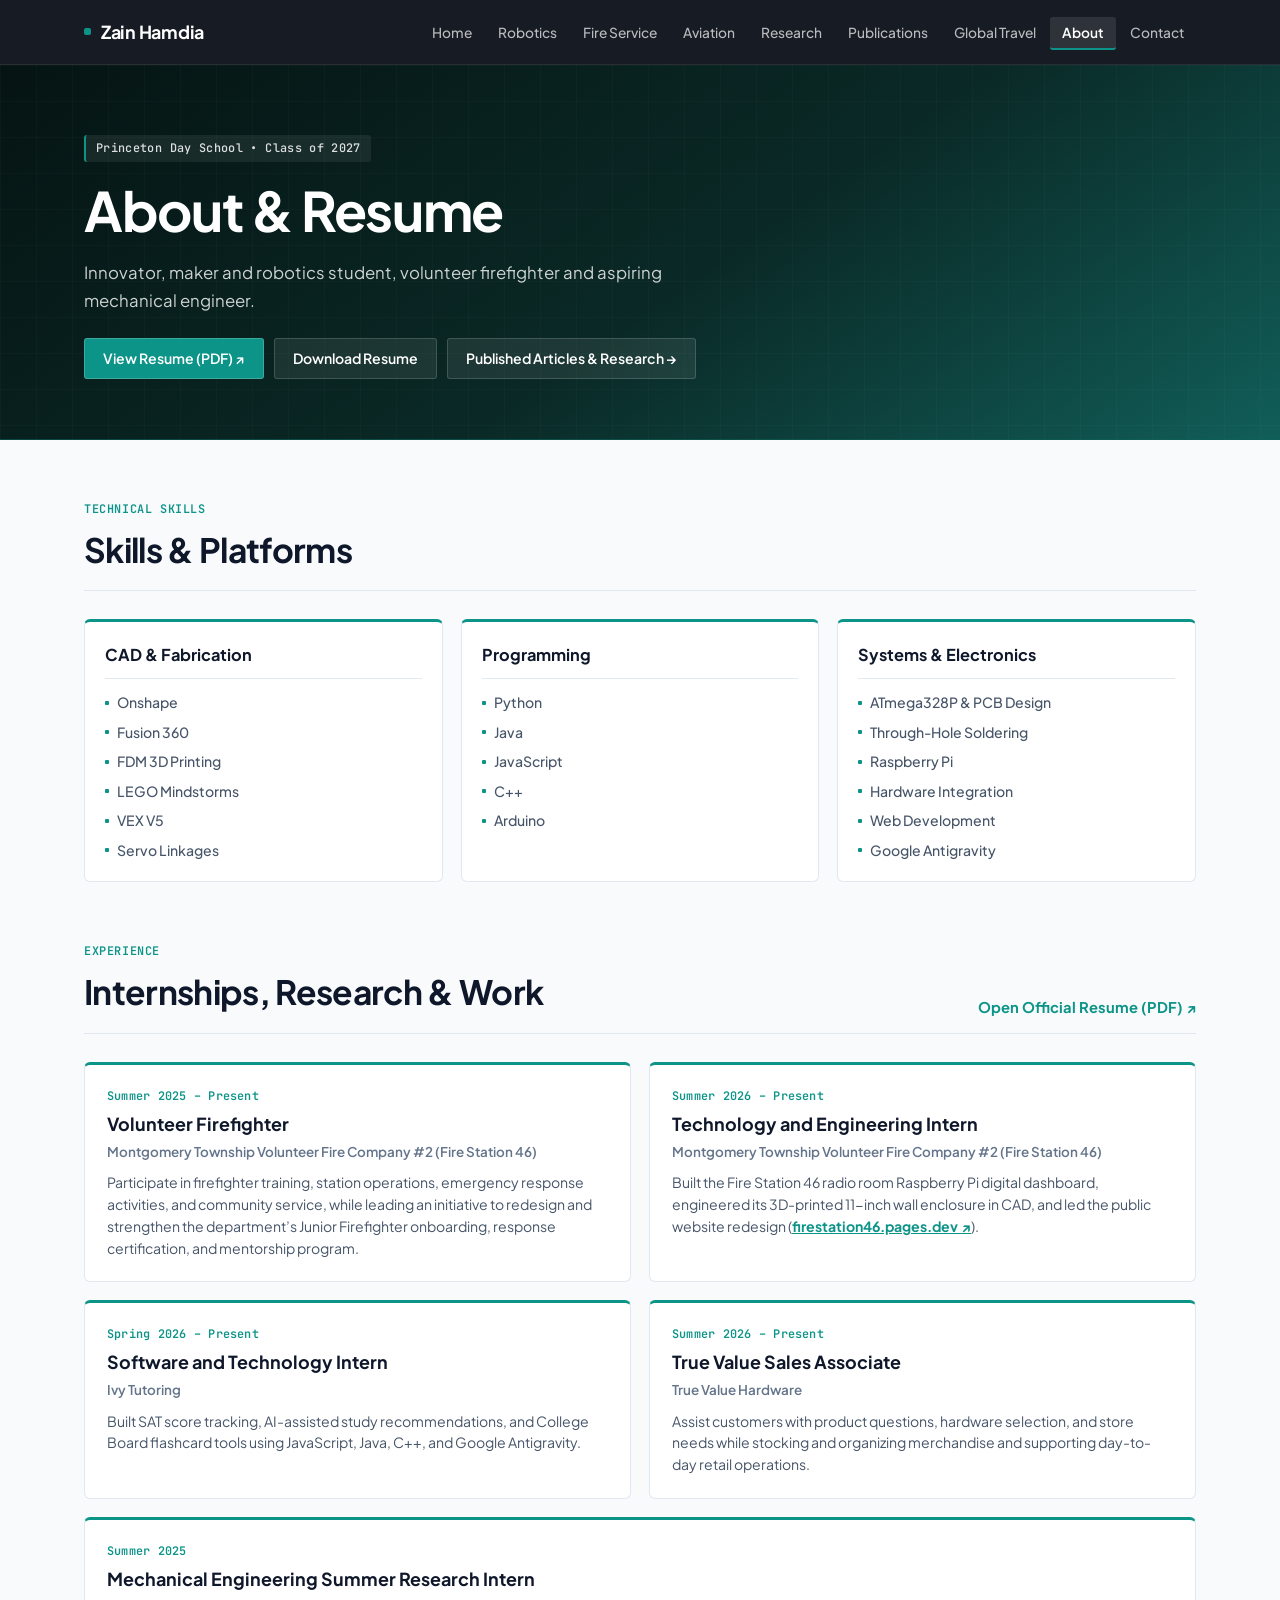
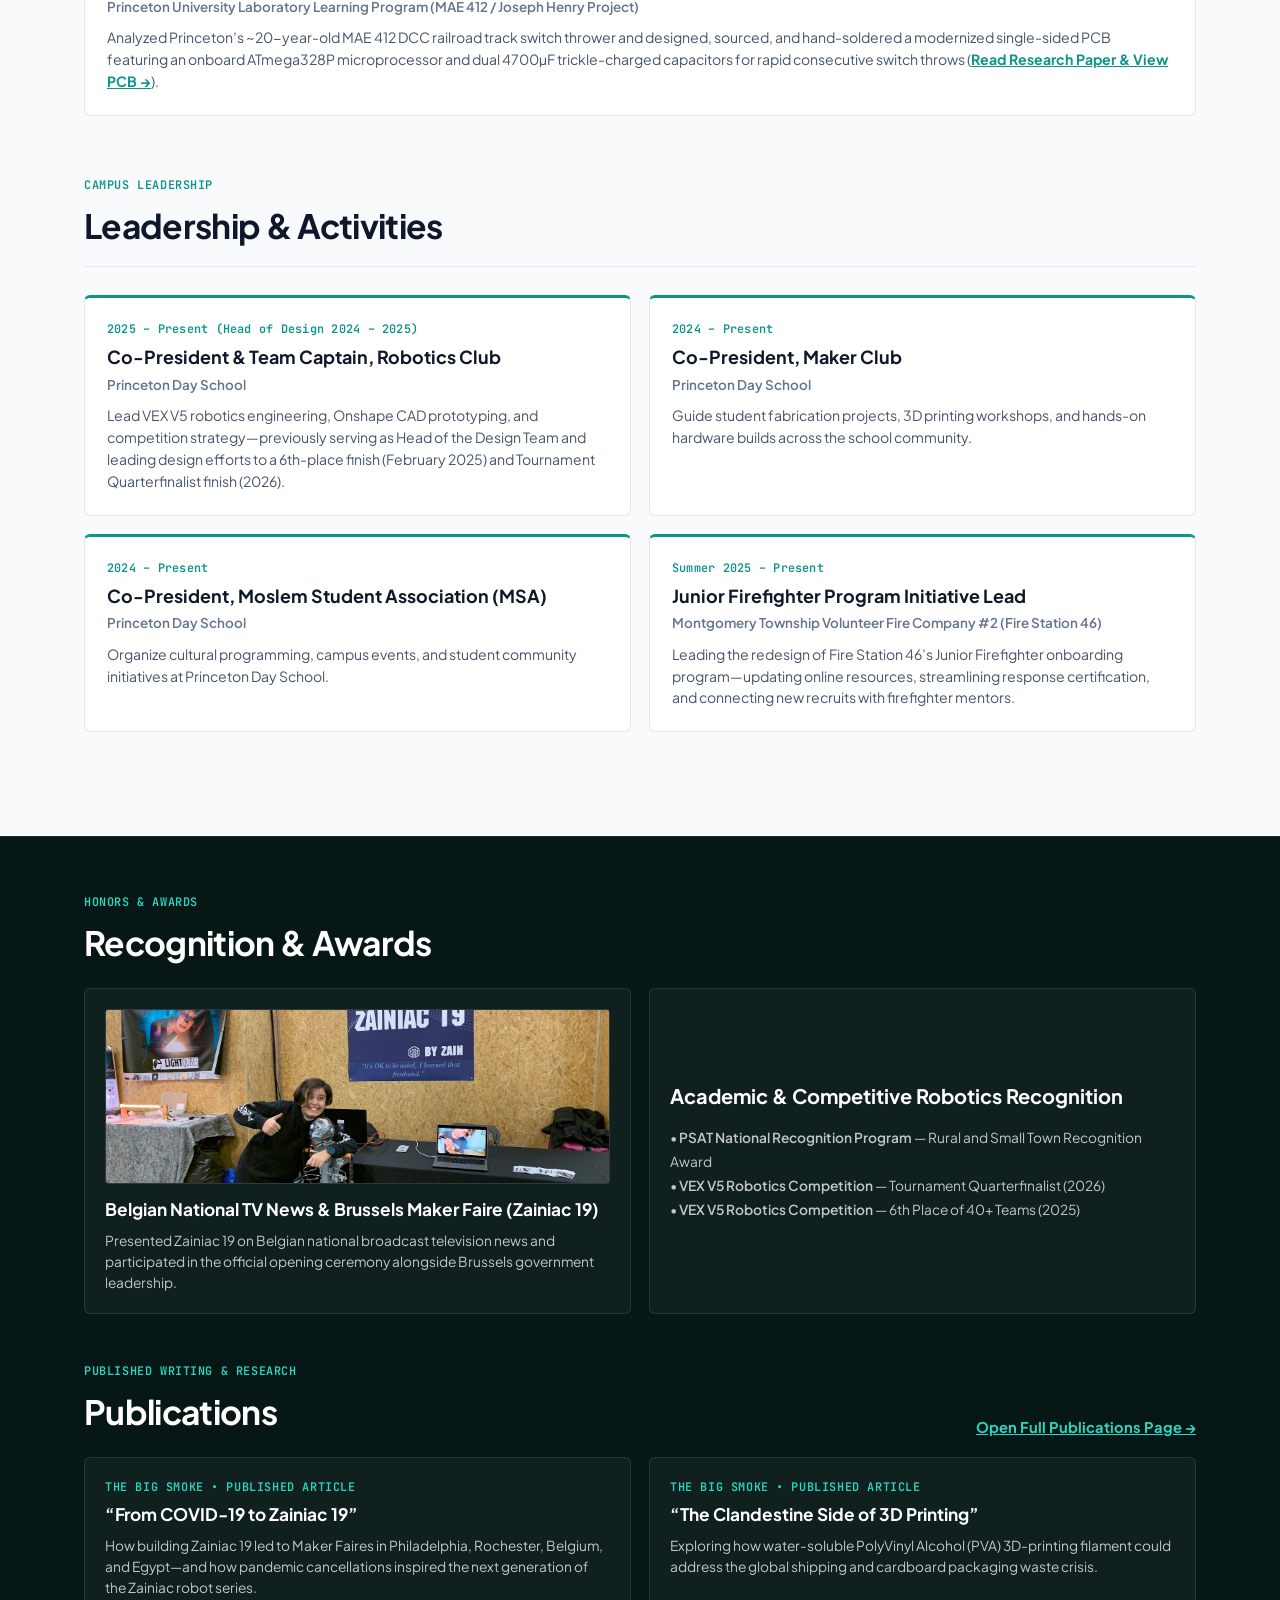
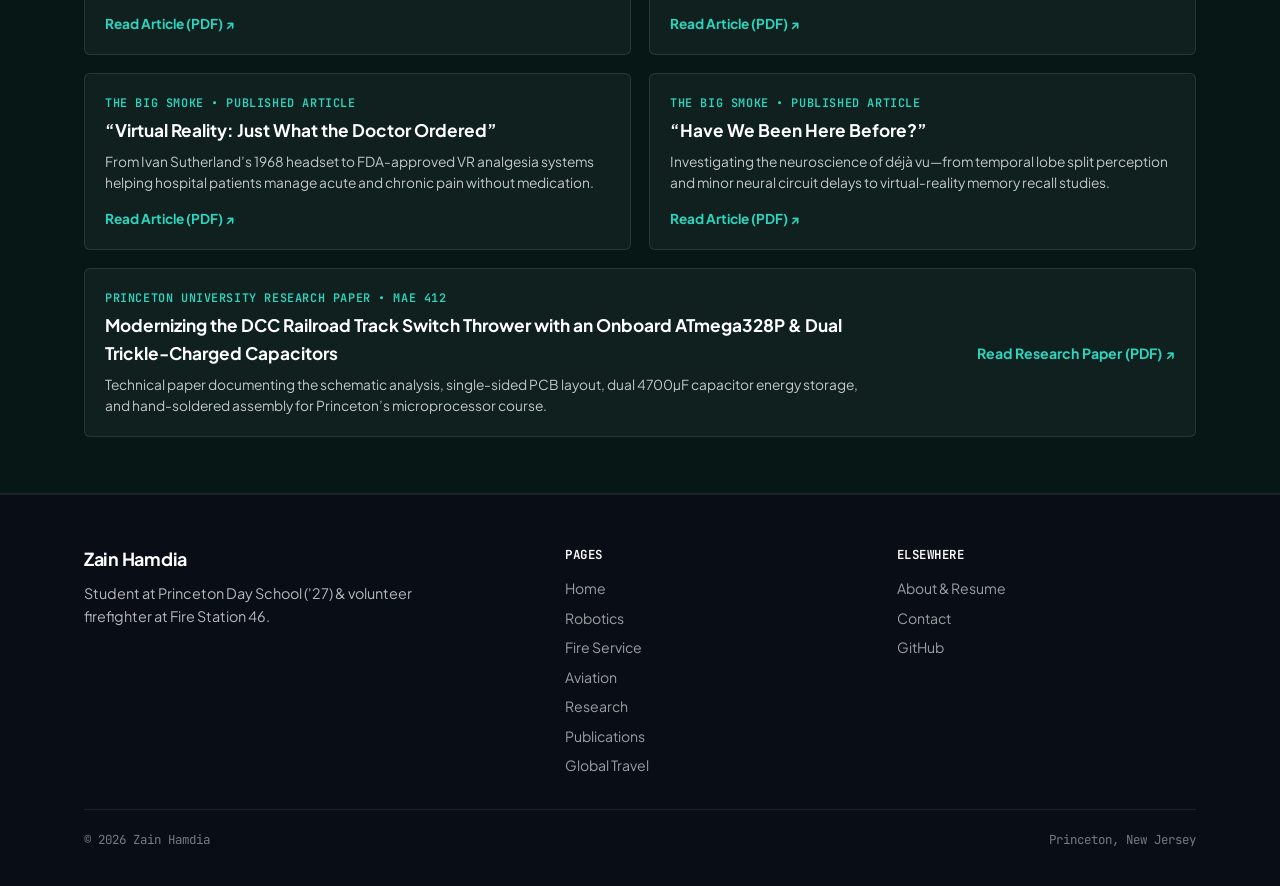
==== commit 5e8384fe: "Refine portfolio design, preserve per-page color themes, de-AI copy, and update travel map" ====
--- a/about.html
+++ b/about.html
@@ -40,7 +40,7 @@
     <section class="page-hero">
       <div class="container">
         <span class="page-kicker">Princeton Day School • Class of 2027</span>
-        <h1 class="page-title">About, Skills &amp; Resume</h1>
+        <h1 class="page-title">About &amp; Resume</h1>
         <p class="page-subtitle" style="margin-bottom: 24px;">
           Innovator, maker and robotics student, volunteer firefighter and aspiring mechanical engineer.
         </p>
@@ -63,7 +63,7 @@
       <div class="container">
         <div class="section-header">
           <div>
-            <div class="section-label">Technical Toolkit</div>
+            <div class="section-label">Technical Skills</div>
             <h2 class="section-heading">Skills &amp; Platforms</h2>
           </div>
         </div>
@@ -177,7 +177,7 @@
       <div class="container">
         <div class="section-header">
           <div>
-            <div class="section-label">Campus &amp; Community</div>
+            <div class="section-label">Campus Leadership</div>
             <h2 class="section-heading">Leadership &amp; Activities</h2>
           </div>
         </div>
@@ -227,8 +227,8 @@
       <div class="container">
         <!-- 1. Honors & Recognition (Full Width) -->
         <div style="margin-bottom: 48px;">
-          <div class="section-label" style="color: var(--band-accent);">Honors</div>
-          <h2 class="section-heading" style="color: #ffffff; margin-bottom: 18px;">Recognition &amp; Awards</h2>
+          <div class="section-label">Honors &amp; Awards</div>
+          <h2 class="section-heading" style="margin-bottom: 18px;">Recognition &amp; Awards</h2>
           <div class="photo-grid-2" style="margin-top: 0;">
             <div class="band-card">
               <img src="img/maker-brussels-booth.jpg" alt="Zain Hamdia with Zainiac 19 at Brussels Maker Faire" class="band-card-img">
@@ -236,17 +236,12 @@
               <p class="band-card-text">Presented Zainiac 19 on Belgian national broadcast television news and participated in the official opening ceremony alongside Brussels government leadership.</p>
             </div>
             <div class="band-card" style="display: flex; flex-direction: column; justify-content: center;">
-              <div class="band-card-title" style="font-size: 1.25rem; margin-bottom: 10px;">VEX V5 Robotics &amp; PSAT National Recognition</div>
-              <p class="band-card-text" style="margin-bottom: 14px;">
+              <div class="band-card-title" style="font-size: 1.25rem; margin-bottom: 14px;">Academic &amp; Competitive Robotics Recognition</div>
+              <p class="band-card-text" style="margin-bottom: 0; line-height: 1.75;">
                 • <strong>PSAT National Recognition Program</strong> — Rural and Small Town Recognition Award<br>
                 • <strong>VEX V5 Robotics Competition</strong> — Tournament Quarterfinalist (2026)<br>
                 • <strong>VEX V5 Robotics Competition</strong> — 6th Place of 40+ Teams (2025)
               </p>
-              <div class="portal-highlights" style="margin-top: 8px; padding-top: 12px;">
-                <span class="portal-pill">PSAT National Recognition</span>
-                <span class="portal-pill">VEX V5 Quarterfinalist (2026)</span>
-                <span class="portal-pill">VEX V5 6th Place (2025)</span>
-              </div>
             </div>
           </div>
         </div>
@@ -319,7 +314,7 @@
         <div>
           <div class="brand-text-name" style="margin-bottom: 8px;">Zain Hamdia</div>
           <p style="font-size: 0.9rem; max-width: 340px;">
-            Princeton Day School (Class of 2027) • Innovator, maker and robotics student, volunteer firefighter at Fire Station 46, and aspiring mechanical engineer.
+            Student at Princeton Day School ('27) &amp; volunteer firefighter at Fire Station 46.
           </p>
         </div>
         <div>
--- a/css/styles.css
+++ b/css/styles.css
@@ -1,52 +1,155 @@
 /* ==========================================================================
-   Zain Hamdia — portfolio styles
-   Paper + ink. One accent color per section, used sparingly.
+   Zain Hamdia — Engineering Portfolio
+   Custom Design System • Distinct Per-Page Theming • Technical Clarity
    ========================================================================== */
 
-@import url('https://fonts.googleapis.com/css2?family=IBM+Plex+Mono:wght@400;500&family=IBM+Plex+Sans:ital,wght@0,400;0,500;0,600;1,400&family=Source+Serif+4:opsz,wght@8..60,500;8..60,600&display=swap');
+@import url('https://fonts.googleapis.com/css2?family=JetBrains+Mono:wght@400;500;600&family=Plus+Jakarta+Sans:ital,wght@0,400;0,500;0,600;0,700;0,800;1,400;1,600&display=swap');
 
 :root {
-  --font-sans: 'IBM Plex Sans', -apple-system, BlinkMacSystemFont, 'Helvetica Neue', sans-serif;
-  --font-display: 'Source Serif 4', Georgia, 'Times New Roman', serif;
-  --font-mono: 'IBM Plex Mono', ui-monospace, 'SF Mono', Menlo, monospace;
-
-  --bg-page: #f5f2eb;
-  --bg-surface: #fbfaf6;
-  --bg-sunk: #ece8de;
-  --text-primary: #1d1c1a;
-  --text-secondary: #46433d;
-  --text-muted: #77736a;
-  --border: #d9d3c6;
-  --rule: #c9c2b3;
-  --ink: #1d1c1a;
-
-  /* Accent (overridden per page, kept muted) */
-  --theme-primary: #b8461b;
-  --theme-secondary: #8a3a1a;
-  --theme-tint: var(--bg-sunk);
-  --theme-border-accent: var(--border);
-  --theme-band-bg: #1f1e1b;
+  --font-sans: 'Plus Jakarta Sans', -apple-system, BlinkMacSystemFont, sans-serif;
+  --font-display: 'Plus Jakarta Sans', -apple-system, BlinkMacSystemFont, sans-serif;
+  --font-mono: 'JetBrains Mono', ui-monospace, Menlo, monospace;
+
+  --bg-page: #f8fafc;
+  --bg-surface: #ffffff;
+  --bg-subtle: #f1f5f9;
+  --text-primary: #0f172a;
+  --text-secondary: #475569;
+  --text-muted: #64748b;
+  --border: #e2e8f0;
+  --border-subtle: #cbd5e1;
+
+  /* Default Theme Variables (Home: Deep Indigo & Electric Blue) */
+  --theme-primary: #3b82f6;
+  --theme-secondary: #6366f1;
+  --theme-hero-bg: linear-gradient(145deg, #090d16 0%, #0f172a 60%, #1e1b4b 100%);
+  --theme-hero-border: rgba(99, 102, 241, 0.25);
+  --theme-tint: #f1f5f9;
+  --theme-border-accent: #cbd5e1;
+  --theme-band-bg: #090d16;
   --band-accent: var(--theme-primary);
 
-  --max-width: 1120px;
-  --radius-sm: 3px;
-  --radius-md: 4px;
-  --radius-lg: 4px;
-}
-
-/* --------------------------------------------------------------------------
-   Section accents
-   -------------------------------------------------------------------------- */
-body.theme-home         { --theme-primary: #b8461b; }
-body.theme-robotics     { --theme-primary: #2c5a85; }
-body.theme-aviation     { --theme-primary: #2a6587; }
-body.theme-research     { --theme-primary: #c96a00; } /* Princeton orange, toned for paper */
-body.theme-firefighting { --theme-primary: #b02a1e; }
-body.theme-publications { --theme-primary: #5b4a8a; }
-body.theme-travel       { --theme-primary: #0284c7; }
-body.theme-about        { --theme-primary: #2f6b5e; }
-body.theme-contact      { --theme-primary: #b8461b; }
-
+  --max-width: 1160px;
+  --radius-xs: 3px;
+  --radius-sm: 6px;
+  --radius-md: 8px;
+  --radius-lg: 12px;
+}
+
+/* ==========================================================================
+   Per-Page Distinct Color Themes (Preserved & Elevated)
+   ========================================================================== */
+
+/* 1. HOME: Deep Indigo & Midnight Slate */
+body.theme-home {
+  --theme-primary: #3b82f6;
+  --theme-secondary: #8b5cf6;
+  --theme-hero-bg: linear-gradient(145deg, #080c16 0%, #0f172a 60%, #1b1945 100%);
+  --theme-hero-border: rgba(99, 102, 241, 0.28);
+  --theme-tint: #f1f5f9;
+  --theme-border-accent: #cbd5e1;
+  --theme-band-bg: #090d16;
+}
+
+/* 2. ROBOTICS: Deep Cobalt / Technical Blueprint Navy */
+body.theme-robotics {
+  --theme-primary: #2563eb;
+  --theme-secondary: #38bdf8;
+  --theme-hero-bg: linear-gradient(145deg, #070e1c 0%, #0c1c38 55%, #172554 100%);
+  --theme-hero-border: rgba(56, 189, 248, 0.28);
+  --theme-tint: #eff6ff;
+  --theme-border-accent: #bfdbfe;
+  --theme-band-bg: #0a1120;
+  --band-accent: #60a5fa;
+}
+
+/* 3. FIRE SERVICE: Firehouse Crimson & Turnout Charcoal */
+body.theme-firefighting {
+  --theme-primary: #dc2626;
+  --theme-secondary: #f59e0b;
+  --theme-hero-bg: linear-gradient(145deg, #140505 0%, #2e0909 55%, #450a0a 100%);
+  --theme-hero-border: rgba(239, 68, 68, 0.3);
+  --theme-tint: #fef2f2;
+  --theme-border-accent: #fecaca;
+  --theme-band-bg: #160808;
+  --band-accent: #f87171;
+}
+
+/* 4. AVIATION: Aerospace Cockpit Navy & Horizon Azure */
+body.theme-aviation {
+  --theme-primary: #0284c7;
+  --theme-secondary: #38bdf8;
+  --theme-hero-bg: linear-gradient(145deg, #041220 0%, #07253d 55%, #0c4a6e 100%);
+  --theme-hero-border: rgba(56, 189, 248, 0.28);
+  --theme-tint: #f0f9ff;
+  --theme-border-accent: #bae6fd;
+  --theme-band-bg: #061524;
+  --band-accent: #38bdf8;
+}
+
+/* 5. PRINCETON RESEARCH: Official Princeton Orange (#E77500) & Obsidian Black */
+body.theme-research {
+  --theme-primary: #e77500;
+  --theme-secondary: #f59e0b;
+  --theme-hero-bg: linear-gradient(145deg, #070707 0%, #15110d 55%, #2a1403 100%);
+  --theme-hero-border: rgba(231, 117, 0, 0.4);
+  --theme-tint: #fff7ed;
+  --theme-border-accent: #fed7aa;
+  --theme-band-bg: #0d0a06;
+  --band-accent: #fb923c;
+}
+
+/* 6. PUBLICATIONS: Editorial Deep Violet & Midnight Ink */
+body.theme-publications {
+  --theme-primary: #7c3aed;
+  --theme-secondary: #a855f7;
+  --theme-hero-bg: linear-gradient(145deg, #0a0715 0%, #160e29 55%, #261145 100%);
+  --theme-hero-border: rgba(168, 85, 247, 0.28);
+  --theme-tint: #faf5ff;
+  --theme-border-accent: #e9d5ff;
+  --theme-band-bg: #0f091c;
+  --band-accent: #c084fc;
+}
+
+/* 7. GLOBAL TRAVEL: Cartographic Deep Slate & Atlantic Cyan */
+body.theme-travel {
+  --theme-primary: #0284c7;
+  --theme-secondary: #0ea5e9;
+  --theme-hero-bg: linear-gradient(145deg, #05101a 0%, #091e30 55%, #075985 100%);
+  --theme-hero-border: rgba(14, 165, 233, 0.3);
+  --theme-tint: #f0f9ff;
+  --theme-border-accent: #bae6fd;
+  --theme-band-bg: #06111e;
+  --band-accent: #38bdf8;
+}
+
+/* 8. ABOUT: Workshop Deep Slate & Forest Teal */
+body.theme-about {
+  --theme-primary: #0d9488;
+  --theme-secondary: #14b8a6;
+  --theme-hero-bg: linear-gradient(145deg, #051413 0%, #0a2926 55%, #115e59 100%);
+  --theme-hero-border: rgba(20, 184, 166, 0.3);
+  --theme-tint: #f0fdfa;
+  --theme-border-accent: #99f6e4;
+  --theme-band-bg: #061715;
+  --band-accent: #2dd4bf;
+}
+
+/* 9. CONTACT: Studio Slate & Indigo */
+body.theme-contact {
+  --theme-primary: #4f46e5;
+  --theme-secondary: #6366f1;
+  --theme-hero-bg: linear-gradient(145deg, #080a1c 0%, #111538 55%, #1e1b4b 100%);
+  --theme-hero-border: rgba(99, 102, 241, 0.3);
+  --theme-tint: #eef2ff;
+  --theme-border-accent: #c7d2fe;
+  --theme-band-bg: #0a0c20;
+  --band-accent: #818cf8;
+}
+
+/* ==========================================================================
+   Base Reset & Typography
+   ========================================================================== */
 *, *::before, *::after {
   box-sizing: border-box;
   margin: 0;
@@ -62,7 +165,7 @@
   background-color: var(--bg-page);
   color: var(--text-primary);
   line-height: 1.6;
-  font-size: 16.5px;
+  font-size: 16px;
   -webkit-font-smoothing: antialiased;
   text-rendering: optimizeLegibility;
 }
@@ -73,14 +176,6 @@
   transition: color 0.15s ease, border-color 0.15s ease, background-color 0.15s ease;
 }
 
-p a,
-.timeline-desc a,
-.band-card-text a {
-  text-decoration: underline;
-  text-decoration-thickness: 1px;
-  text-underline-offset: 3px;
-}
-
 img {
   max-width: 100%;
   height: auto;
@@ -93,50 +188,61 @@
 
 ::selection {
   background: var(--theme-primary);
-  color: #fff;
+  color: #ffffff;
 }
 
 .container {
   max-width: var(--max-width);
   margin: 0 auto;
-  padding: 0 28px;
-}
-
-/* --------------------------------------------------------------------------
-   Header
-   -------------------------------------------------------------------------- */
+  padding: 0 24px;
+}
+
+/* ==========================================================================
+   Header & Navigation
+   ========================================================================== */
 .site-header {
   position: sticky;
   top: 0;
   z-index: 100;
-  background-color: var(--bg-page);
-  border-bottom: 1px solid var(--ink);
-  color: var(--text-primary);
+  background-color: rgba(9, 13, 22, 0.94);
+  backdrop-filter: blur(12px);
+  border-bottom: 1px solid rgba(255, 255, 255, 0.08);
+  color: #ffffff;
 }
 
 .header-inner {
   display: flex;
   align-items: center;
   justify-content: space-between;
-  height: 60px;
+  height: 64px;
 }
 
 .brand-link {
   display: flex;
-  align-items: baseline;
+  align-items: center;
   gap: 10px;
 }
 
 .brand-dot {
-  display: none;
+  width: 7px;
+  height: 7px;
+  border-radius: 2px;
+  background: var(--theme-primary);
 }
 
 .brand-text-name {
   font-family: var(--font-display);
-  font-size: 1.2rem;
-  font-weight: 600;
-  letter-spacing: -0.005em;
-  color: var(--text-primary);
+  font-size: 1.12rem;
+  font-weight: 700;
+  letter-spacing: -0.015em;
+  color: #ffffff;
+}
+
+.brand-text-sub {
+  font-family: var(--font-mono);
+  font-size: 0.72rem;
+  color: rgba(255, 255, 255, 0.45);
+  margin-left: 2px;
 }
 
 .nav-menu {
@@ -147,94 +253,112 @@
 }
 
 .nav-link {
-  display: block;
-  padding: 6px 10px;
-  font-size: 0.9rem;
-  font-weight: 400;
-  color: var(--text-secondary);
-  border-bottom: 2px solid transparent;
+  padding: 7px 12px;
+  font-size: 0.86rem;
+  font-weight: 500;
+  color: rgba(255, 255, 255, 0.7);
+  border-radius: var(--radius-xs);
+  transition: all 0.15s ease;
 }
 
 .nav-link:hover {
-  color: var(--text-primary);
+  color: #ffffff;
+  background-color: rgba(255, 255, 255, 0.06);
 }
 
 .nav-link.active {
-  color: var(--text-primary);
-  font-weight: 500;
-  border-bottom-color: var(--theme-primary);
+  background-color: rgba(255, 255, 255, 0.1);
+  color: #ffffff;
+  font-weight: 600;
+  border-bottom: 2px solid var(--theme-primary);
 }
 
 .mobile-menu-toggle {
   display: none;
-  background: transparent;
-  border: 1px solid var(--ink);
-  border-radius: var(--radius-sm);
-  padding: 5px 12px;
-  font-family: var(--font-mono);
-  font-size: 0.82rem;
+  background: rgba(255, 255, 255, 0.08);
+  border: 1px solid rgba(255, 255, 255, 0.16);
+  border-radius: var(--radius-xs);
+  padding: 6px 12px;
+  font-family: var(--font-mono);
+  font-size: 0.8rem;
   cursor: pointer;
-  color: var(--text-primary);
-}
-
-/* --------------------------------------------------------------------------
-   Page intro (formerly the gradient hero)
-   -------------------------------------------------------------------------- */
+  color: #ffffff;
+}
+
+/* ==========================================================================
+   Hero Sections (Rich, Themed & Authentic)
+   ========================================================================== */
 .page-hero,
 .home-hero {
-  background: var(--bg-page);
-  color: var(--text-primary);
-  padding: 64px 0 48px;
-  border-bottom: 1px solid var(--border);
+  background: var(--theme-hero-bg);
+  color: #ffffff;
+  padding: 68px 0 60px;
   position: relative;
+  border-bottom: 1px solid var(--theme-hero-border);
+}
+
+/* Subtle architectural grid pattern on heroes */
+.page-hero::before,
+.home-hero::before {
+  content: "";
+  position: absolute;
+  inset: 0;
+  background-image:
+    linear-gradient(rgba(255, 255, 255, 0.03) 1px, transparent 1px),
+    linear-gradient(90deg, rgba(255, 255, 255, 0.03) 1px, transparent 1px);
+  background-size: 36px 36px;
+  pointer-events: none;
+  opacity: 0.7;
+}
+
+.page-hero > .container,
+.home-hero > .container {
+  position: relative;
+  z-index: 1;
 }
 
 .hero-kicker,
 .page-kicker {
-  display: block;
-  font-family: var(--font-mono);
-  font-size: 0.8rem;
-  font-weight: 400;
-  letter-spacing: 0;
-  text-transform: none;
-  color: var(--text-muted);
+  display: inline-flex;
+  align-items: center;
+  gap: 8px;
+  padding: 4px 10px;
+  border-radius: var(--radius-xs);
+  background: rgba(255, 255, 255, 0.07);
+  border-left: 2px solid var(--theme-primary);
+  font-family: var(--font-mono);
+  font-size: 0.74rem;
+  font-weight: 500;
+  letter-spacing: 0.03em;
+  color: rgba(255, 255, 255, 0.85);
   margin-bottom: 18px;
 }
 
 .home-hero-grid {
   display: grid;
-  grid-template-columns: 1.1fr 0.9fr;
-  gap: 56px;
-  align-items: start;
+  grid-template-columns: 1.15fr 0.85fr;
+  gap: 48px;
+  align-items: center;
 }
 
 .home-hero-title,
 .page-title {
   font-family: var(--font-display);
-  font-size: clamp(2.1rem, 4.2vw, 3.1rem);
-  font-weight: 600;
+  font-size: clamp(2.2rem, 4.4vw, 3.4rem);
+  font-weight: 700;
   line-height: 1.12;
-  letter-spacing: -0.015em;
-  color: var(--text-primary);
-  margin-bottom: 20px;
-  max-width: 22ch;
-}
-
-.page-title {
-  max-width: none;
+  letter-spacing: -0.025em;
+  color: #ffffff;
+  margin-bottom: 18px;
 }
 
 .home-hero-bio,
 .page-subtitle {
-  font-size: 1.08rem;
+  font-size: 1.05rem;
   line-height: 1.65;
-  color: var(--text-secondary);
-  max-width: 62ch;
-  margin-bottom: 28px;
-}
-
-.home-hero-bio + .home-hero-bio {
-  margin-top: -12px;
+  color: rgba(255, 255, 255, 0.8);
+  max-width: 620px;
+  margin-bottom: 26px;
 }
 
 .page-subtitle {
@@ -243,7 +367,9 @@
 
 .page-subtitle a,
 .home-hero-bio a {
-  color: var(--text-primary);
+  color: #ffffff;
+  text-decoration: underline;
+  text-underline-offset: 3px;
 }
 
 .home-hero-actions {
@@ -256,425 +382,308 @@
   display: inline-flex;
   align-items: center;
   gap: 8px;
-  padding: 9px 16px;
+  padding: 10px 18px;
   font-family: var(--font-sans);
-  font-size: 0.9rem;
-  font-weight: 500;
-  border-radius: var(--radius-sm);
+  font-size: 0.88rem;
+  font-weight: 600;
+  border-radius: var(--radius-xs);
   cursor: pointer;
   line-height: 1.3;
+  transition: all 0.15s ease;
+  text-decoration: none;
 }
 
 .btn-primary {
-  background: var(--ink);
-  color: var(--bg-page);
-  border: 1px solid var(--ink);
+  background: var(--theme-primary);
+  color: #ffffff;
+  border: 1px solid rgba(255, 255, 255, 0.2);
 }
 
 .btn-primary:hover {
-  background: var(--theme-primary);
-  border-color: var(--theme-primary);
+  filter: brightness(1.12);
 }
 
 .btn-secondary {
-  background: transparent;
-  color: var(--text-primary);
-  border: 1px solid var(--rule);
+  background: rgba(255, 255, 255, 0.08);
+  color: #ffffff;
+  border: 1px solid rgba(255, 255, 255, 0.16);
 }
 
 .btn-secondary:hover {
-  border-color: var(--ink);
-}
-
-/* Home intro photo */
-.hero-photo {
-  margin: 0;
-}
-
-.hero-photo img {
-  width: 100%;
-  aspect-ratio: 4 / 3;
-  object-fit: cover;
-  border-radius: var(--radius-sm);
-}
-
-.hero-photo figcaption,
-.figure-caption {
-  margin-top: 10px;
-  font-family: var(--font-mono);
-  font-size: 0.78rem;
-  color: var(--text-muted);
-  line-height: 1.5;
-}
-
-/* Legacy hero tile grid (kept in case it is reused) */
+  background: rgba(255, 255, 255, 0.14);
+  border-color: rgba(255, 255, 255, 0.3);
+}
+
+/* Home Hero Right Column: Technical Stage Preview Tiles */
 .hero-visual-stage {
-  border-top: 1px solid var(--ink);
+  background: rgba(9, 13, 22, 0.7);
+  border: 1px solid rgba(255, 255, 255, 0.12);
+  border-radius: var(--radius-md);
+  padding: 20px;
+  backdrop-filter: blur(8px);
 }
 
 .stage-tiles {
   display: grid;
-  grid-template-columns: 1fr;
+  grid-template-columns: 1fr 1fr;
+  gap: 12px;
 }
 
 .stage-tile {
-  display: block;
-  padding: 14px 0;
-  border-bottom: 1px solid var(--border);
-}
-
-.stage-tile:hover .stage-tile-title {
-  text-decoration: underline;
-}
-
-.stage-tile-tag {
-  font-family: var(--font-mono);
-  font-size: 0.75rem;
-  color: var(--text-muted) !important;
-  display: block;
-  margin-bottom: 2px;
-}
-
-.stage-tile-title {
-  font-weight: 600;
-  color: var(--text-primary);
-}
-
-.stage-tile-sub {
-  font-size: 0.88rem;
-  color: var(--text-secondary);
-}
-
-/* --------------------------------------------------------------------------
-   Sections & headings
-   -------------------------------------------------------------------------- */
-.portal-section {
-  padding: 64px 0;
-}
-
-.section-header {
-  display: flex;
-  justify-content: space-between;
-  align-items: baseline;
-  flex-wrap: wrap;
-  gap: 16px;
-  margin-bottom: 28px;
-  padding-bottom: 12px;
-  border-bottom: 1px solid var(--ink);
-}
-
-.section-label {
-  font-family: var(--font-mono);
-  font-size: 0.78rem;
-  font-weight: 400;
-  text-transform: none;
-  letter-spacing: 0;
-  color: var(--text-muted);
-  margin-bottom: 6px;
-}
-
-.section-heading {
-  font-family: var(--font-display);
-  font-size: clamp(1.6rem, 2.6vw, 2rem);
-  font-weight: 600;
-  letter-spacing: -0.01em;
-  line-height: 1.2;
-}
-
-.section-header a {
-  font-size: 0.9rem;
-  color: var(--text-primary);
-  text-decoration: underline;
-  text-underline-offset: 3px;
-}
-
-/* --------------------------------------------------------------------------
-   Home: project list
-   -------------------------------------------------------------------------- */
-.project-list {
-  list-style: none;
-}
-
-.project-row {
-  display: grid;
-  grid-template-columns: 300px 1fr;
-  gap: 36px;
-  padding: 32px 0;
-  border-bottom: 1px solid var(--border);
-  align-items: start;
-}
-
-.project-row:first-child {
-  padding-top: 4px;
-}
-
-.project-row:last-child {
-  border-bottom: none;
-}
-
-.project-row-img {
-  width: 100%;
-  aspect-ratio: 4 / 3;
-  object-fit: cover;
-  border-radius: var(--radius-sm);
-  background: #fff;
-}
-
-.project-row-img.contain {
-  object-fit: contain;
-  padding: 10px;
-  border: 1px solid var(--border);
-}
-
-.project-meta {
-  font-family: var(--font-mono);
-  font-size: 0.78rem;
-  color: var(--text-muted);
-  margin-bottom: 6px;
-}
-
-.project-title {
-  font-family: var(--font-display);
-  font-size: 1.5rem;
-  font-weight: 600;
-  line-height: 1.2;
-  margin-bottom: 10px;
-}
-
-.project-title a:hover {
-  color: var(--theme-primary);
-}
-
-.project-desc {
-  color: var(--text-secondary);
-  max-width: 62ch;
-  margin-bottom: 12px;
-}
-
-.project-link {
-  font-size: 0.92rem;
-  font-weight: 500;
-  color: var(--text-primary);
-  text-decoration: underline;
-  text-decoration-color: var(--theme-primary);
-  text-decoration-thickness: 2px;
-  text-underline-offset: 4px;
-}
-
-.project-link:hover {
-  color: var(--theme-primary);
-}
-
-.home-aside {
-  display: grid;
-  grid-template-columns: 1fr 1fr;
-  gap: 48px;
-}
-
-.home-aside h2 {
-  font-family: var(--font-display);
-  font-size: 1.25rem;
-  font-weight: 600;
-  margin-bottom: 10px;
-  padding-bottom: 8px;
-  border-bottom: 1px solid var(--ink);
-}
-
-.home-aside p,
-.home-aside li {
-  color: var(--text-secondary);
-}
-
-.home-aside ul {
-  list-style: none;
-}
-
-.home-aside li {
-  padding: 8px 0;
-  border-bottom: 1px solid var(--border);
-}
-
-.home-aside li a {
-  color: var(--text-primary);
-  text-decoration: underline;
-  text-underline-offset: 3px;
-  text-decoration-color: var(--rule);
-}
-
-.home-aside li a:hover {
-  text-decoration-color: var(--theme-primary);
-}
-
-.home-aside .aside-source {
-  font-family: var(--font-mono);
-  font-size: 0.76rem;
-  color: var(--text-muted);
-  display: block;
-}
-
-/* --------------------------------------------------------------------------
-   Portal cards (now plain bordered blocks)
-   -------------------------------------------------------------------------- */
-.portal-grid {
-  display: grid;
-  grid-template-columns: repeat(auto-fit, minmax(260px, 1fr));
-  gap: 24px;
-}
-
-.portal-card {
-  position: relative;
-  border: 1px solid var(--border);
-  border-radius: var(--radius-md);
-  background: var(--bg-surface);
-  padding: 24px;
-  color: var(--text-primary);
+  background: rgba(15, 23, 42, 0.75);
+  border: 1px solid rgba(255, 255, 255, 0.1);
+  border-radius: var(--radius-xs);
+  padding: 14px;
   display: flex;
   flex-direction: column;
   justify-content: space-between;
-}
-
-.portal-card:hover {
-  border-color: var(--ink);
-}
-
-.portal-kicker {
-  display: block;
-  font-family: var(--font-mono);
-  font-size: 0.76rem;
-  color: var(--text-muted);
-  margin-bottom: 8px;
-}
-
-.portal-title {
+  min-height: 120px;
+  transition: border-color 0.15s ease, background 0.15s ease;
+}
+
+.stage-tile:hover {
+  background: rgba(30, 41, 59, 0.85);
+}
+
+.stage-tile.tile-robotics:hover { border-color: #60a5fa; }
+.stage-tile.tile-fire:hover     { border-color: #f87171; }
+.stage-tile.tile-aviation:hover { border-color: #38bdf8; }
+.stage-tile.tile-lab:hover      { border-color: #fb923c; }
+
+.stage-tile-tag {
+  font-family: var(--font-mono);
+  font-size: 0.7rem;
+  font-weight: 600;
+  letter-spacing: 0.04em;
+  text-transform: uppercase;
+  margin-bottom: 6px;
+  display: inline-block;
+}
+
+.stage-tile-title {
   font-family: var(--font-display);
-  font-size: 1.4rem;
-  font-weight: 600;
-  margin-bottom: 8px;
-  line-height: 1.2;
-}
-
-.portal-desc {
-  font-size: 0.95rem;
-  color: var(--text-secondary);
-  line-height: 1.55;
-}
-
-/* Tag lists render as plain "a / b / c" text instead of pills */
-.portal-highlights,
-.skill-pills {
-  margin-top: 14px;
-  padding-top: 0;
-  border-top: none;
-  display: flex;
-  flex-wrap: wrap;
-  gap: 2px 0;
-}
-
-.portal-pill,
-.skill-pill {
-  font-family: var(--font-mono);
-  font-size: 0.76rem;
-  font-weight: 400;
-  padding: 0;
-  border: none;
-  border-radius: 0;
-  background: none;
-  color: var(--text-muted);
-  white-space: nowrap;
-}
-
-.portal-pill + .portal-pill::before,
-.skill-pill + .skill-pill::before {
-  content: "/";
-  margin: 0 8px;
-  opacity: 0.6;
-}
-
-.portal-cta {
-  margin-top: 18px;
-  font-weight: 500;
-  font-size: 0.92rem;
-  text-decoration: underline;
-  text-underline-offset: 4px;
-  text-decoration-color: var(--theme-primary);
-}
-
-/* --------------------------------------------------------------------------
-   Showcase panels (robotics / aviation / fire)
-   -------------------------------------------------------------------------- */
-.interactive-showcase {
-  background: var(--bg-surface);
-  border: 1px solid var(--rule);
-  border-radius: var(--radius-md);
-  overflow: hidden;
-  margin: 40px 0;
-}
-
-.showcase-top-bar {
-  background: var(--bg-surface);
-  color: var(--text-primary);
-  padding: 24px 28px 20px;
-  border-bottom: 1px solid var(--border);
+  font-size: 0.98rem;
+  font-weight: 700;
+  color: #ffffff;
+  line-height: 1.25;
+}
+
+.stage-tile-sub {
+  font-size: 0.78rem;
+  color: rgba(255, 255, 255, 0.65);
+  margin-top: 4px;
+  line-height: 1.4;
+}
+
+/* ==========================================================================
+   Section Headers & Portal Cards (Themed Project Cards)
+   ========================================================================== */
+.portal-section {
+  padding: 60px 0;
+}
+
+.section-header {
   display: flex;
   justify-content: space-between;
   align-items: flex-end;
   flex-wrap: wrap;
   gap: 16px;
+  margin-bottom: 28px;
+  padding-bottom: 14px;
+  border-bottom: 1px solid var(--border);
+}
+
+.section-label {
+  font-family: var(--font-mono);
+  font-size: 0.74rem;
+  font-weight: 600;
+  text-transform: uppercase;
+  letter-spacing: 0.05em;
+  color: var(--theme-primary);
+  margin-bottom: 4px;
+}
+
+.section-heading {
+  font-family: var(--font-display);
+  font-size: clamp(1.6rem, 2.8vw, 2.1rem);
+  font-weight: 700;
+  letter-spacing: -0.02em;
+  color: var(--text-primary);
+}
+
+.portal-grid {
+  display: grid;
+  grid-template-columns: repeat(auto-fit, minmax(260px, 1fr));
+  gap: 22px;
+}
+
+/* Distinctly Themed Portal Cards */
+.portal-card {
+  position: relative;
+  border-radius: var(--radius-md);
+  padding: 28px 24px;
+  color: #ffffff;
+  overflow: hidden;
+  min-height: 320px;
+  display: flex;
+  flex-direction: column;
+  justify-content: space-between;
+  border: 1px solid rgba(255, 255, 255, 0.12);
+  transition: border-color 0.2s ease;
+}
+
+.portal-card:hover {
+  border-color: rgba(255, 255, 255, 0.35);
+}
+
+.portal-card.portal-robotics {
+  background: linear-gradient(150deg, #070e1c 0%, #11224d 55%, #1e3a8a 100%);
+}
+
+.portal-card.portal-fire {
+  background: linear-gradient(150deg, #180909 0%, #450a0a 60%, #7f1d1d 100%);
+}
+
+.portal-card.portal-aviation {
+  background: linear-gradient(150deg, #041220 0%, #072a48 60%, #0284c7 100%);
+}
+
+.portal-card.portal-research {
+  background: linear-gradient(150deg, #070707 0%, #17120d 55%, #c25e00 95%, #e77500 100%);
+}
+
+.portal-kicker {
+  display: block;
+  font-family: var(--font-mono);
+  font-size: 0.72rem;
+  font-weight: 600;
+  text-transform: uppercase;
+  letter-spacing: 0.05em;
+  color: rgba(255, 255, 255, 0.75);
+  margin-bottom: 10px;
+}
+
+.portal-title {
+  font-family: var(--font-display);
+  font-size: 1.45rem;
+  font-weight: 700;
+  margin-bottom: 8px;
+  line-height: 1.2;
+}
+
+.portal-desc {
+  font-size: 0.9rem;
+  color: rgba(255, 255, 255, 0.82);
+  line-height: 1.55;
+}
+
+.portal-highlights {
+  margin-top: 18px;
+  padding-top: 14px;
+  border-top: 1px solid rgba(255, 255, 255, 0.14);
+  display: flex;
+  flex-wrap: wrap;
+  gap: 6px;
+}
+
+.portal-pill {
+  font-family: var(--font-mono);
+  font-size: 0.72rem;
+  font-weight: 500;
+  padding: 3px 8px;
+  border-radius: var(--radius-xs);
+  background: rgba(0, 0, 0, 0.35);
+  border: 1px solid rgba(255, 255, 255, 0.12);
+  color: rgba(255, 255, 255, 0.92);
+}
+
+.portal-cta {
+  margin-top: 18px;
+  font-size: 0.88rem;
+  font-weight: 600;
+  color: #ffffff;
+  display: inline-flex;
+  align-items: center;
+  gap: 6px;
+  transition: gap 0.15s ease;
+}
+
+.portal-card:hover .portal-cta {
+  gap: 10px;
+}
+
+/* ==========================================================================
+   Interactive Showcase Stage (Robotics, Aviation, Fire, Research)
+   ========================================================================== */
+.interactive-showcase {
+  background: var(--bg-surface);
+  border: 1px solid var(--border);
+  border-radius: var(--radius-md);
+  overflow: hidden;
+  margin: 36px 0;
+}
+
+.showcase-top-bar {
+  background: var(--theme-band-bg);
+  color: #ffffff;
+  padding: 20px 28px;
+  display: flex;
+  justify-content: space-between;
+  align-items: center;
+  flex-wrap: wrap;
+  gap: 16px;
+  border-bottom: 1px solid rgba(255, 255, 255, 0.08);
 }
 
 .showcase-title {
   font-family: var(--font-display);
-  font-size: 1.45rem;
-  font-weight: 600;
-  line-height: 1.2;
-  color: var(--text-primary);
+  font-size: 1.35rem;
+  font-weight: 700;
+  color: #ffffff;
 }
 
 .showcase-sub {
-  font-size: 0.9rem;
-  color: var(--text-muted);
+  font-size: 0.84rem;
+  color: rgba(255, 255, 255, 0.65);
+  margin-top: 2px;
 }
 
 .showcase-body {
   padding: 28px;
 }
 
-/* Generation / mode tabs */
+/* Generation Tabs */
 .lineage-tab-bar {
   display: inline-flex;
+  background: rgba(255, 255, 255, 0.08);
+  padding: 4px;
+  border-radius: var(--radius-sm);
+  gap: 4px;
+  flex-wrap: wrap;
+  border: 1px solid rgba(255, 255, 255, 0.1);
+}
+
+.lineage-tab-btn {
+  padding: 7px 14px;
+  border-radius: var(--radius-xs);
+  border: none;
   background: transparent;
-  padding: 0;
-  border-radius: 0;
-  gap: 0;
-  flex-wrap: wrap;
-  border: 1px solid var(--ink);
-}
-
-.lineage-tab-btn {
-  padding: 8px 14px;
-  border-radius: 0;
-  border: none;
-  border-right: 1px solid var(--ink);
-  background: transparent;
-  color: var(--text-primary);
+  color: rgba(255, 255, 255, 0.7);
   font-family: var(--font-sans);
-  font-size: 0.86rem;
-  font-weight: 500;
+  font-size: 0.84rem;
+  font-weight: 600;
   cursor: pointer;
-}
-
-.lineage-tab-btn:last-child {
-  border-right: none;
+  transition: all 0.15s ease;
 }
 
 .lineage-tab-btn:hover {
-  background: var(--bg-sunk);
+  color: #ffffff;
+  background: rgba(255, 255, 255, 0.06);
 }
 
 .lineage-tab-btn.active {
-  background: var(--ink);
-  color: var(--bg-page);
-  box-shadow: none;
+  background: var(--theme-primary);
+  color: #ffffff;
 }
 
 .lineage-panel {
@@ -685,54 +694,54 @@
   display: block;
 }
 
-/* Interactive control bar */
+/* Interactive Control Bar */
 .control-bar {
   display: flex;
   align-items: center;
   justify-content: space-between;
   flex-wrap: wrap;
   gap: 14px;
-  background: var(--bg-sunk);
-  border: 1px solid var(--border);
+  background: var(--theme-tint);
+  border: 1px solid var(--theme-border-accent);
   border-radius: var(--radius-sm);
-  padding: 12px 16px;
+  padding: 12px 18px;
   margin-bottom: 20px;
 }
 
 .control-group {
   display: flex;
   align-items: center;
-  gap: 10px;
+  gap: 12px;
   flex-wrap: wrap;
 }
 
 .control-label {
   font-family: var(--font-mono);
   font-size: 0.78rem;
-  font-weight: 500;
+  font-weight: 600;
   color: var(--text-primary);
 }
 
 .control-btn {
   padding: 7px 14px;
-  border-radius: var(--radius-sm);
-  border: 1px solid var(--ink);
-  background: var(--ink);
-  color: var(--bg-page);
+  border-radius: var(--radius-xs);
+  border: 1px solid var(--theme-primary);
+  background: var(--theme-primary);
+  color: #ffffff;
   font-family: var(--font-sans);
   font-size: 0.82rem;
-  font-weight: 500;
+  font-weight: 600;
   cursor: pointer;
+  transition: all 0.15s ease;
 }
 
 .control-btn:hover {
-  background: var(--theme-primary);
-  border-color: var(--theme-primary);
+  filter: brightness(1.1);
 }
 
 .control-btn.active {
-  background: var(--theme-primary);
-  border-color: var(--theme-primary);
+  background: #dc2626;
+  border-color: #dc2626;
   color: #ffffff;
 }
 
@@ -740,39 +749,39 @@
   display: inline-flex;
   align-items: center;
   padding: 4px 10px;
-  border-radius: var(--radius-sm);
-  background: var(--bg-surface);
+  border-radius: var(--radius-xs);
+  background: #ffffff;
   border: 1px solid var(--border);
   font-family: var(--font-mono);
   font-size: 0.76rem;
-  font-weight: 400;
+  font-weight: 600;
   color: var(--text-secondary);
   font-variant-numeric: tabular-nums;
 }
 
 .control-slider {
-  accent-color: var(--ink);
+  accent-color: var(--theme-primary);
   cursor: pointer;
-  width: 115px;
-}
-
-/* Diagram canvas: graph-paper background */
+  width: 120px;
+}
+
+/* Diagram Canvas */
 .diagram-stage {
   display: grid;
   grid-template-columns: 1.35fr 0.65fr;
-  gap: 28px;
+  gap: 22px;
   align-items: stretch;
 }
 
 .sketch-frame {
-  background-color: #fdfcf8;
+  background-color: #ffffff;
   background-image:
-    linear-gradient(rgba(44, 90, 133, 0.07) 1px, transparent 1px),
-    linear-gradient(90deg, rgba(44, 90, 133, 0.07) 1px, transparent 1px);
+    linear-gradient(rgba(15, 23, 42, 0.04) 1px, transparent 1px),
+    linear-gradient(90deg, rgba(15, 23, 42, 0.04) 1px, transparent 1px);
   background-size: 20px 20px;
   border: 1px solid var(--border);
   border-radius: var(--radius-sm);
-  padding: 20px;
+  padding: 18px;
   display: flex;
   flex-direction: column;
   justify-content: center;
@@ -784,141 +793,135 @@
   display: block;
 }
 
-/* Spec list beside diagram */
+/* Spec Stack */
 .spec-stack {
   display: flex;
   flex-direction: column;
-  gap: 0;
-  border-top: 1px solid var(--ink);
+  gap: 10px;
+  justify-content: space-between;
 }
 
 .spec-card {
-  background: transparent;
-  border: none;
-  border-bottom: 1px solid var(--border);
-  border-radius: 0;
-  padding: 14px 0;
+  background: var(--bg-subtle);
+  border: 1px solid var(--border);
+  border-left: 3px solid var(--theme-primary);
+  border-radius: var(--radius-xs);
+  padding: 12px 14px;
 }
 
 .spec-card-label {
   font-family: var(--font-mono);
-  font-size: 0.74rem;
-  font-weight: 400;
-  text-transform: none;
-  letter-spacing: 0;
+  font-size: 0.7rem;
+  font-weight: 600;
+  text-transform: uppercase;
+  letter-spacing: 0.04em;
   color: var(--text-muted);
   margin-bottom: 2px;
 }
 
 .spec-card-val {
-  font-family: var(--font-sans);
-  font-size: 1rem;
-  font-weight: 600;
+  font-family: var(--font-display);
+  font-size: 0.96rem;
+  font-weight: 700;
   color: var(--text-primary);
 }
 
 .spec-card-desc {
-  font-size: 0.88rem;
+  font-size: 0.8rem;
   color: var(--text-secondary);
   margin-top: 2px;
-}
-
-/* --------------------------------------------------------------------------
-   Dark band (flat, no gradients)
-   -------------------------------------------------------------------------- */
+  line-height: 1.4;
+}
+
+/* ==========================================================================
+   Dark Feature Bands (Themed per Page)
+   ========================================================================== */
 .feature-band {
-  --band-accent: #e3a073;
-  --text-primary: #f2efe8;
-  --text-secondary: #c9c4b8;
-  --text-muted: #9a958a;
-  --border: #3a3832;
-  --rule: #55524a;
   background: var(--theme-band-bg);
-  color: var(--text-primary);
-  padding: 72px 0;
-  margin: 56px 0;
-}
-
-body.theme-research .feature-band { --band-accent: #f0a050; }
-body.theme-firefighting .feature-band { --band-accent: #f0a073; }
-body.theme-robotics .feature-band,
-body.theme-aviation .feature-band { --band-accent: #9cc0de; }
+  color: #ffffff;
+  padding: 56px 0;
+  margin: 44px 0;
+  border-top: 1px solid rgba(255, 255, 255, 0.08);
+  border-bottom: 1px solid rgba(255, 255, 255, 0.08);
+}
 
 .feature-band .section-label {
-  color: var(--band-accent);
+  color: var(--band-accent, var(--theme-primary));
 }
 
 .feature-band .section-heading {
-  color: var(--text-primary);
-}
-
-.feature-band .btn-primary {
-  background: var(--text-primary);
-  color: var(--theme-band-bg);
-  border-color: var(--text-primary);
-}
-
-.feature-band .btn-secondary {
-  color: var(--text-primary);
-  border-color: var(--rule);
-}
-
-.feature-band .btn-secondary:hover {
-  border-color: var(--text-primary);
-}
-
-.feature-band p {
-  color: var(--text-secondary);
+  color: #ffffff;
 }
 
 .band-grid {
   display: grid;
   grid-template-columns: repeat(4, 1fr);
-  gap: 20px;
-  margin-top: 28px;
+  gap: 18px;
+  margin-top: 24px;
 }
 
 .band-card {
-  background: transparent;
-  border: 1px solid var(--border);
-  border-radius: var(--radius-md);
-  padding: 22px;
-}
-
-a.band-card:hover {
-  border-color: var(--rule);
-  background: rgba(255, 255, 255, 0.03);
+  background: rgba(255, 255, 255, 0.04);
+  border: 1px solid rgba(255, 255, 255, 0.1);
+  border-radius: var(--radius-sm);
+  padding: 20px;
+  transition: border-color 0.15s ease, background 0.15s ease;
+}
+
+.band-card:hover {
+  border-color: rgba(255, 255, 255, 0.25);
+  background: rgba(255, 255, 255, 0.07);
 }
 
 .band-card.featured-span {
   grid-column: span 2;
-  background: rgba(255, 255, 255, 0.03);
-  border-color: var(--rule);
+  border-color: rgba(255, 255, 255, 0.18);
 }
 
 .band-card-title {
   font-family: var(--font-display);
-  font-size: 1.2rem;
-  font-weight: 600;
-  line-height: 1.3;
+  font-size: 1.08rem;
+  font-weight: 700;
   margin-bottom: 6px;
-  color: var(--text-primary);
+  color: #ffffff;
 }
 
 .band-card-text {
-  font-size: 0.9rem;
-  color: var(--text-secondary);
-  line-height: 1.6;
-}
-
-/* --------------------------------------------------------------------------
-   Cards, photos
-   -------------------------------------------------------------------------- */
+  font-size: 0.86rem;
+  color: rgba(255, 255, 255, 0.75);
+  line-height: 1.55;
+}
+
+.band-card-img {
+  width: 100%;
+  height: 175px;
+  object-fit: cover;
+  border-radius: var(--radius-xs);
+  margin-bottom: 12px;
+  border: 1px solid rgba(255, 255, 255, 0.12);
+  display: block;
+}
+
+.band-card-img-pair {
+  display: grid;
+  grid-template-columns: 1fr 1fr;
+  gap: 10px;
+  margin-bottom: 12px;
+}
+
+.band-card-img-pair .band-card-img {
+  margin-bottom: 0;
+  height: 180px;
+}
+
+/* ==========================================================================
+   Visual Cards & Photo Grids
+   ========================================================================== */
 .split-grid {
   display: grid;
   grid-template-columns: 1fr 1fr;
-  gap: 28px;
-  margin: 28px 0;
+  gap: 22px;
+  margin: 24px 0;
 }
 
 .visual-card {
@@ -930,238 +933,234 @@
 
 .visual-card-kicker {
   font-family: var(--font-mono);
-  font-size: 0.76rem;
-  font-weight: 400;
-  text-transform: none;
-  letter-spacing: 0;
-  color: var(--text-muted);
+  font-size: 0.72rem;
+  font-weight: 600;
+  text-transform: uppercase;
+  letter-spacing: 0.04em;
+  color: var(--theme-primary);
   margin-bottom: 6px;
 }
 
 .visual-card-title {
   font-family: var(--font-display);
-  font-size: 1.35rem;
-  font-weight: 600;
-  line-height: 1.25;
-  margin-bottom: 10px;
+  font-size: 1.3rem;
+  font-weight: 700;
+  margin-bottom: 8px;
 }
 
 .photo-frame {
-  background: transparent;
-  border: none;
-  border-radius: 0;
-  padding: 0;
+  background: var(--bg-subtle);
+  border: 1px solid var(--border);
+  border-radius: var(--radius-sm);
+  padding: 12px;
 }
 
 .photo-frame img {
-  border-radius: var(--radius-sm);
+  border-radius: var(--radius-xs);
   width: 100%;
 }
 
 .photo-caption {
   margin-top: 10px;
-  font-size: 0.9rem;
-  line-height: 1.6;
+  font-size: 0.86rem;
+  line-height: 1.55;
   color: var(--text-secondary);
 }
 
 .photo-grid-2 {
   display: grid;
   grid-template-columns: repeat(2, 1fr);
-  gap: 24px;
-  margin-top: 24px;
+  gap: 18px;
+  margin-top: 20px;
 }
 
 .photo-grid-3 {
   display: grid;
   grid-template-columns: repeat(3, 1fr);
-  gap: 24px;
-  margin-top: 24px;
+  gap: 18px;
+  margin-top: 20px;
 }
 
 .photo-grid-4 {
   display: grid;
   grid-template-columns: repeat(4, 1fr);
-  gap: 18px;
-  margin-top: 24px;
+  gap: 14px;
+  margin-top: 20px;
 }
 
 .photo-card {
-  background: transparent;
-  border: none;
-  border-radius: 0;
-  overflow: visible;
+  background: var(--bg-surface);
+  border: 1px solid var(--border);
+  border-radius: var(--radius-sm);
+  overflow: hidden;
   display: flex;
   flex-direction: column;
 }
 
 .photo-card-img {
   width: 100%;
-  height: 240px;
+  height: 220px;
   object-fit: cover;
   display: block;
-  background: var(--bg-sunk);
+  background: #0f172a;
+}
+
+.photo-card-img.tall {
+  height: 280px;
+}
+
+.photo-card-body {
+  padding: 12px 14px;
+}
+
+.photo-card-tag {
+  font-family: var(--font-mono);
+  font-size: 0.68rem;
+  font-weight: 600;
+  text-transform: uppercase;
+  letter-spacing: 0.04em;
+  color: var(--theme-primary);
+  margin-bottom: 4px;
+}
+
+.photo-card-title {
+  font-family: var(--font-display);
+  font-size: 0.94rem;
+  font-weight: 700;
+  color: var(--text-primary);
+  margin-bottom: 4px;
+}
+
+.photo-card-desc {
+  font-size: 0.82rem;
+  color: var(--text-secondary);
+  line-height: 1.45;
+}
+
+/* ==========================================================================
+   Experience Timelines (About & Experience)
+   ========================================================================== */
+.timeline-track {
+  display: grid;
+  grid-template-columns: repeat(2, 1fr);
+  gap: 18px;
+  margin-top: 20px;
+}
+
+.timeline-node {
+  background: var(--bg-surface);
+  border: 1px solid var(--border);
+  border-top: 3px solid var(--theme-primary);
   border-radius: var(--radius-sm);
-}
-
-.photo-card-img.tall {
-  height: 300px;
-}
-
-.photo-card-body {
-  padding: 10px 0 0;
-}
-
-.photo-card-tag {
+  padding: 22px;
+}
+
+.timeline-date {
   font-family: var(--font-mono);
   font-size: 0.74rem;
-  font-weight: 400;
-  text-transform: none;
-  letter-spacing: 0;
+  font-weight: 600;
+  color: var(--theme-primary);
+  letter-spacing: 0.02em;
+  margin-bottom: 4px;
+}
+
+.timeline-role {
+  font-family: var(--font-display);
+  font-size: 1.12rem;
+  font-weight: 700;
+  margin-bottom: 2px;
+}
+
+.timeline-org {
+  font-size: 0.84rem;
+  font-weight: 600;
   color: var(--text-muted);
-  margin-bottom: 2px;
-}
-
-.photo-card-title {
-  font-family: var(--font-sans);
-  font-size: 0.98rem;
-  font-weight: 600;
-  color: var(--text-primary);
-  margin-bottom: 2px;
-}
-
-.photo-card-desc {
+  margin-bottom: 10px;
+}
+
+.timeline-desc {
   font-size: 0.88rem;
   color: var(--text-secondary);
-  line-height: 1.5;
-}
-
-.band-card-img {
-  width: 100%;
-  height: 175px;
-  object-fit: cover;
-  border-radius: var(--radius-sm);
-  margin-bottom: 14px;
-  border: none;
-  display: block;
-}
-
-.band-card-img-pair {
-  display: grid;
-  grid-template-columns: 1fr 1fr;
-  gap: 10px;
-  margin-bottom: 14px;
-}
-
-.band-card-img-pair .band-card-img {
-  margin-bottom: 0;
-  height: 190px;
-}
-
-.portal-thumb {
-  width: 100%;
-  height: 170px;
-  object-fit: cover;
-  border-radius: var(--radius-sm);
-  margin-bottom: 16px;
-  border: 1px solid var(--border);
-  display: block;
-}
-
-/* --------------------------------------------------------------------------
-   Timeline / experience list
-   -------------------------------------------------------------------------- */
-.timeline-track {
+  line-height: 1.55;
+}
+
+/* ==========================================================================
+   Technical Skills
+   ========================================================================== */
+.skills-container-grid {
   display: grid;
   grid-template-columns: repeat(3, 1fr);
-  gap: 0 40px;
-  margin-top: 8px;
-}
-
-.timeline-node {
-  background: transparent;
-  border: none;
+  gap: 18px;
+}
+
+.skill-box {
+  background: var(--bg-surface);
+  border: 1px solid var(--border);
+  border-top: 3px solid var(--theme-primary);
+  border-radius: var(--radius-sm);
+  padding: 20px;
+}
+
+.skill-box-title {
+  font-family: var(--font-display);
+  font-size: 1.02rem;
+  font-weight: 700;
+  padding-bottom: 10px;
+  margin-bottom: 12px;
   border-bottom: 1px solid var(--border);
-  border-radius: 0;
-  padding: 20px 0 22px;
-  position: relative;
-}
-
-.timeline-date {
-  font-family: var(--font-mono);
-  font-size: 0.78rem;
-  font-weight: 400;
-  color: var(--text-muted);
-  text-transform: none;
-  letter-spacing: 0;
-  margin-bottom: 4px;
-}
-
-.timeline-role {
-  font-family: var(--font-sans);
-  font-size: 1.08rem;
-  font-weight: 600;
-  line-height: 1.35;
-  margin-bottom: 2px;
-}
-
-.timeline-org {
-  font-size: 0.9rem;
-  font-weight: 400;
-  font-style: italic;
-  color: var(--text-muted);
-  margin-bottom: 10px;
-}
-
-.timeline-desc {
-  font-size: 0.93rem;
-  color: var(--text-secondary);
-  line-height: 1.6;
-}
-
-/* --------------------------------------------------------------------------
-   Skills & contact
-   -------------------------------------------------------------------------- */
-.skills-container-grid {
-  display: grid;
-  grid-template-columns: repeat(4, 1fr);
-  gap: 40px;
-}
-
-.skill-box {
-  background: transparent;
-  border: none;
-  border-radius: 0;
-  padding: 0;
-}
-
-.skill-box-title {
-  font-family: var(--font-mono);
-  font-size: 0.8rem;
-  font-weight: 500;
-  padding-bottom: 8px;
-  margin-bottom: 8px;
-  border-bottom: 1px solid var(--border);
-  color: var(--text-muted);
+  color: var(--text-primary);
 }
 
 .skill-list {
   list-style: none;
   display: flex;
   flex-direction: column;
-  gap: 4px;
+  gap: 7px;
 }
 
 .skill-list li {
-  font-size: 0.95rem;
-  color: var(--text-primary);
-}
-
+  display: flex;
+  align-items: center;
+  gap: 8px;
+  font-size: 0.88rem;
+  font-weight: 500;
+  color: var(--text-secondary);
+}
+
+.skill-list li::before {
+  content: "";
+  width: 4px;
+  height: 4px;
+  border-radius: 1px;
+  background: var(--theme-primary);
+  flex-shrink: 0;
+}
+
+.skill-pills {
+  display: flex;
+  flex-wrap: wrap;
+  gap: 6px;
+}
+
+.skill-pill {
+  font-family: var(--font-mono);
+  padding: 4px 9px;
+  background: var(--bg-subtle);
+  border: 1px solid var(--border);
+  border-radius: var(--radius-xs);
+  font-size: 0.76rem;
+  font-weight: 500;
+  color: var(--text-secondary);
+}
+
+/* ==========================================================================
+   Contact Tiles
+   ========================================================================== */
 .contact-grid {
   display: grid;
   grid-template-columns: repeat(2, 1fr);
-  gap: 24px;
-  margin: 48px 0;
+  gap: 20px;
+  margin: 36px 0;
 }
 
 .contact-tile {
@@ -1172,57 +1171,56 @@
   display: flex;
   justify-content: space-between;
   align-items: center;
+  transition: border-color 0.15s ease;
 }
 
 .contact-tile:hover {
-  border-color: var(--ink);
-}
-
-/* --------------------------------------------------------------------------
+  border-color: var(--theme-primary);
+}
+
+/* ==========================================================================
    Footer
-   -------------------------------------------------------------------------- */
+   ========================================================================== */
 .site-footer {
-  background: var(--bg-page);
-  color: var(--text-secondary);
-  padding: 40px 0 32px;
-  margin-top: 64px;
-  border-top: 1px solid var(--ink);
+  background: #090d16;
+  color: rgba(255, 255, 255, 0.7);
+  padding: 50px 0 36px;
+  margin-top: 60px;
+  border-top: 1px solid rgba(255, 255, 255, 0.08);
 }
 
 .footer-grid {
   display: grid;
-  grid-template-columns: 1.6fr 1fr 1fr;
-  gap: 36px;
-  padding-bottom: 28px;
-}
-
-.footer-grid p {
-  color: var(--text-muted);
+  grid-template-columns: 1.5fr 1fr 1fr;
+  gap: 32px;
+  padding-bottom: 32px;
+  border-bottom: 1px solid rgba(255, 255, 255, 0.08);
 }
 
 .footer-col-title {
   font-family: var(--font-mono);
   font-size: 0.78rem;
-  font-weight: 400;
-  margin-bottom: 10px;
-  color: var(--text-muted);
+  font-weight: 600;
+  text-transform: uppercase;
+  letter-spacing: 0.04em;
+  margin-bottom: 12px;
+  color: #ffffff;
 }
 
 .footer-col-links {
   list-style: none;
   display: flex;
   flex-direction: column;
-  gap: 4px;
-  font-size: 0.92rem;
+  gap: 7px;
+  font-size: 0.88rem;
 }
 
 .footer-col-links a {
-  color: var(--text-primary);
+  color: rgba(255, 255, 255, 0.6);
 }
 
 .footer-col-links a:hover {
-  text-decoration: underline;
-  text-underline-offset: 3px;
+  color: #ffffff;
 }
 
 .footer-bottom {
@@ -1231,16 +1229,922 @@
   align-items: center;
   flex-wrap: wrap;
   gap: 12px;
-  padding-top: 18px;
+  padding-top: 20px;
+  font-family: var(--font-mono);
+  font-size: 0.78rem;
+  color: rgba(255, 255, 255, 0.45);
+}
+
+/* ==========================================================================
+   Station 46 Live CAD Modal & Display
+   ========================================================================== */
+@keyframes stationTickerScroll {
+  0% { transform: translateX(0); }
+  100% { transform: translateX(-380px); }
+}
+
+.station-ticker-text {
+  animation: stationTickerScroll 22s linear infinite;
+  display: inline-block;
+}
+
+.station-screen-interactive {
+  cursor: pointer;
+  transition: opacity 0.15s ease;
+}
+
+.station-screen-interactive:hover {
+  filter: brightness(1.06);
+}
+
+.station-modal {
+  position: fixed;
+  inset: 0;
+  z-index: 9999;
+  display: flex;
+  align-items: center;
+  justify-content: center;
+  padding: 20px;
+}
+
+.station-modal-backdrop {
+  position: absolute;
+  inset: 0;
+  background: rgba(8, 12, 22, 0.88);
+  backdrop-filter: blur(8px);
+}
+
+.station-modal-dialog {
+  position: relative;
+  z-index: 10;
+  background: #0d131f;
+  border: 1px solid rgba(239, 68, 68, 0.35);
+  box-shadow: 0 24px 60px rgba(0, 0, 0, 0.75);
+  border-radius: var(--radius-md);
+  max-width: 980px;
+  width: 100%;
+  max-height: 90vh;
+  overflow-y: auto;
+  color: #f8fafc;
+}
+
+.station-modal-header {
+  display: flex;
+  justify-content: space-between;
+  align-items: center;
+  padding: 14px 20px;
+  border-bottom: 1px solid rgba(255, 255, 255, 0.1);
+  background: rgba(13, 19, 31, 0.98);
+  position: sticky;
+  top: 0;
+  z-index: 2;
+}
+
+.station-modal-close {
+  background: rgba(255, 255, 255, 0.08);
+  border: 1px solid rgba(255, 255, 255, 0.15);
+  color: #ffffff;
+  width: 32px;
+  height: 32px;
+  border-radius: var(--radius-xs);
+  font-size: 1rem;
+  cursor: pointer;
+  display: flex;
+  align-items: center;
+  justify-content: center;
+  transition: all 0.15s ease;
+}
+
+.station-modal-close:hover {
+  background: #ef4444;
+  border-color: #ef4444;
+}
+
+.station-modal-body {
+  padding: 20px;
+}
+
+/* ==========================================================================
+   Publications & Article Reader
+   ========================================================================== */
+.pub-article-card {
+  background: var(--bg-surface);
+  border: 1px solid var(--border);
+  border-radius: var(--radius-md);
+  padding: 28px;
+  margin-bottom: 28px;
+}
+
+.pub-article-top {
+  display: flex;
+  justify-content: space-between;
+  align-items: flex-start;
+  flex-wrap: wrap;
+  gap: 16px;
+  padding-bottom: 18px;
+  border-bottom: 1px solid var(--border);
+  margin-bottom: 20px;
+}
+
+.pub-article-meta {
+  display: flex;
+  align-items: center;
+  gap: 10px;
+  flex-wrap: wrap;
+  margin-bottom: 8px;
+}
+
+.pub-badge {
+  display: inline-flex;
+  align-items: center;
+  padding: 3px 8px;
+  border-radius: var(--radius-xs);
+  font-family: var(--font-mono);
+  font-size: 0.72rem;
+  font-weight: 600;
+  text-transform: uppercase;
+  letter-spacing: 0.04em;
+  background: rgba(124, 58, 237, 0.1);
+  color: #7c3aed;
+  border: 1px solid rgba(124, 58, 237, 0.25);
+}
+
+.pub-badge.badge-princeton {
+  background: rgba(231, 117, 0, 0.1);
+  color: #c2410c;
+  border-color: rgba(231, 117, 0, 0.3);
+}
+
+.pub-article-title {
+  font-family: var(--font-display);
+  font-size: clamp(1.35rem, 2.6vw, 1.85rem);
+  font-weight: 700;
+  line-height: 1.25;
+  color: var(--text-primary);
+  margin-bottom: 6px;
+}
+
+.pub-article-author {
+  font-size: 0.88rem;
+  font-weight: 500;
+  color: var(--text-muted);
+}
+
+.pub-article-actions {
+  display: flex;
+  flex-wrap: wrap;
+  gap: 8px;
+  align-items: center;
+}
+
+.pub-btn {
+  display: inline-flex;
+  align-items: center;
+  gap: 6px;
+  padding: 8px 14px;
+  border-radius: var(--radius-xs);
+  font-family: var(--font-sans);
+  font-size: 0.84rem;
+  font-weight: 600;
+  cursor: pointer;
+  border: 1px solid transparent;
+  transition: all 0.15s ease;
+  text-decoration: none;
+}
+
+.pub-btn-primary {
+  background: var(--theme-primary);
+  color: #ffffff;
+}
+
+.pub-btn-primary:hover {
+  filter: brightness(1.1);
+}
+
+.pub-btn-outline {
+  background: transparent;
+  border-color: var(--border);
+  color: var(--text-primary);
+}
+
+.pub-btn-outline:hover {
+  background: var(--bg-subtle);
+  border-color: var(--theme-primary);
+  color: var(--theme-primary);
+}
+
+.pub-takeaways {
+  background: var(--bg-subtle);
+  border: 1px solid var(--border);
+  border-left: 3px solid var(--theme-primary);
+  border-radius: var(--radius-xs);
+  padding: 14px 18px;
+  margin-bottom: 20px;
+}
+
+.pub-takeaways-title {
+  font-family: var(--font-mono);
+  font-size: 0.74rem;
+  font-weight: 600;
+  text-transform: uppercase;
+  letter-spacing: 0.04em;
+  color: var(--theme-primary);
+  margin-bottom: 4px;
+}
+
+.pub-takeaways p {
+  font-size: 0.9rem;
+  color: var(--text-secondary);
+  line-height: 1.55;
+  margin: 0;
+}
+
+.pub-full-text-container {
+  background: #ffffff;
+  border: 1px solid var(--border);
+  border-radius: var(--radius-sm);
+  padding: 32px 36px;
+  margin-top: 18px;
+}
+
+.pub-reading-body {
+  font-size: 1rem;
+  line-height: 1.8;
+  color: #1e293b;
+  max-width: 760px;
+  margin: 0 auto;
+}
+
+.pub-reading-body p {
+  margin-bottom: 1.3em;
+}
+
+.pub-reading-body p.pub-lead {
+  font-size: 1.12rem;
+  font-weight: 500;
+  line-height: 1.7;
+  color: #0f172a;
+}
+
+.pub-reading-body h3 {
+  font-family: var(--font-display);
+  font-size: 1.28rem;
+  font-weight: 700;
+  color: #0f172a;
+  margin: 1.8em 0 0.8em;
+  padding-bottom: 6px;
+  border-bottom: 1px solid var(--border);
+}
+
+.pub-reading-body blockquote {
+  border-left: 3px solid var(--theme-primary);
+  padding: 10px 18px;
+  margin: 1.4em 0;
+  background: var(--bg-subtle);
+  font-style: italic;
+  color: #334155;
+  border-radius: 0 var(--radius-xs) var(--radius-xs) 0;
+}
+
+.pub-reading-body .stat-callout {
+  display: block;
+  background: var(--theme-tint);
+  border: 1px solid var(--theme-border-accent);
+  border-radius: var(--radius-xs);
+  padding: 10px 16px;
+  font-weight: 600;
+  color: var(--theme-primary);
+  margin: 1.2em 0;
+}
+
+.pub-reading-body .article-image-box {
+  margin: 1.8em 0;
+  border-radius: var(--radius-sm);
+  overflow: hidden;
+  border: 1px solid var(--border);
+  background: #0f172a;
+}
+
+.pub-reading-body .article-image-box img {
+  width: 100%;
+  max-height: 420px;
+  object-fit: cover;
+  display: block;
+}
+
+.pub-reading-body .article-image-caption {
+  padding: 8px 14px;
+  background: var(--bg-subtle);
+  font-family: var(--font-mono);
+  font-size: 0.78rem;
+  color: var(--text-muted);
   border-top: 1px solid var(--border);
+}
+
+.pub-reading-body .article-closing {
+  font-weight: 600;
+  color: #334155;
+  margin-top: 1.4em;
+}
+
+.pub-pdf-embed-wrapper {
+  margin-top: 20px;
+  border: 1px solid var(--border);
+  border-radius: var(--radius-sm);
+  overflow: hidden;
+  background: #0a0a0a;
+}
+
+.pub-pdf-embed-bar {
+  display: flex;
+  justify-content: space-between;
+  align-items: center;
+  padding: 9px 16px;
+  background: #111827;
+  color: #e2e8f0;
+  font-family: var(--font-mono);
+  font-size: 0.8rem;
+  font-weight: 500;
+  border-bottom: 1px solid rgba(255, 255, 255, 0.1);
+}
+
+.pub-pdf-embed-bar a {
+  color: var(--theme-primary);
+  text-decoration: underline;
+}
+
+.pub-pdf-embed-bar a:hover {
+  color: #ffffff;
+}
+
+/* ==========================================================================
+   Global Travel Page & Leaflet Dark Map Styles
+   ========================================================================== */
+.travel-stats-bar {
+  display: grid;
+  grid-template-columns: repeat(4, 1fr);
+  gap: 16px;
+  margin-bottom: 24px;
+}
+
+.travel-stat-tile {
+  background: var(--bg-surface);
+  border: 1px solid var(--border);
+  border-top: 3px solid var(--theme-primary);
+  border-radius: var(--radius-sm);
+  padding: 16px 20px;
+  display: flex;
+  flex-direction: column;
+}
+
+.travel-stat-num {
+  font-family: var(--font-display);
+  font-size: 1.9rem;
+  font-weight: 800;
+  color: var(--text-primary);
+  line-height: 1.1;
+}
+
+.travel-stat-label {
+  font-family: var(--font-mono);
+  font-size: 0.72rem;
+  font-weight: 600;
+  text-transform: uppercase;
+  letter-spacing: 0.04em;
+  color: var(--text-muted);
+  margin-top: 4px;
+}
+
+.travel-layout-grid {
+  display: grid;
+  grid-template-columns: 360px 1fr;
+  gap: 24px;
+  align-items: stretch;
+  margin-bottom: 32px;
+}
+
+@media (max-width: 980px) {
+  .travel-layout-grid {
+    grid-template-columns: 1fr;
+  }
+}
+
+/* Visited Locations Card */
+.visited-locations-card {
+  background: #111726;
+  border: 1px solid rgba(255, 255, 255, 0.12);
+  border-radius: var(--radius-md);
+  padding: 22px 20px;
+  display: flex;
+  flex-direction: column;
+  box-shadow: 0 12px 36px rgba(0, 0, 0, 0.4);
+  height: 680px;
+  color: #f8fafc;
+}
+
+.visited-card-header {
+  padding-bottom: 14px;
+  border-bottom: 1px solid rgba(255, 255, 255, 0.1);
+  margin-bottom: 14px;
+}
+
+.visited-card-title {
+  display: flex;
+  align-items: center;
+  gap: 10px;
+  font-size: 1.25rem;
+  font-weight: 700;
+  color: #ffffff;
+  margin: 0;
+  letter-spacing: -0.01em;
+}
+
+.visited-card-title-icon {
+  font-size: 1.25rem;
+  line-height: 1;
+}
+
+.visited-search-box {
+  position: relative;
+  margin-bottom: 12px;
+}
+
+.visited-search-input {
+  width: 100%;
+  padding: 9px 12px 9px 34px;
+  background: rgba(255, 255, 255, 0.06);
+  border: 1px solid rgba(255, 255, 255, 0.14);
+  border-radius: var(--radius-xs);
+  color: #ffffff;
+  font-family: var(--font-sans);
+  font-size: 0.86rem;
+  outline: none;
+  transition: all 0.2s ease;
+}
+
+.visited-search-input:focus {
+  border-color: #38bdf8;
+  background: rgba(255, 255, 255, 0.1);
+}
+
+.visited-search-icon {
+  position: absolute;
+  left: 11px;
+  top: 50%;
+  transform: translateY(-50%);
+  color: #94a3b8;
+  font-size: 0.85rem;
+  pointer-events: none;
+}
+
+.visited-filter-pills {
+  display: flex;
+  flex-wrap: wrap;
+  gap: 6px;
+  margin-bottom: 12px;
+}
+
+.visited-filter-btn {
+  background: rgba(255, 255, 255, 0.06);
+  border: 1px solid rgba(255, 255, 255, 0.1);
+  border-radius: 999px;
+  color: #94a3b8;
+  font-family: var(--font-mono);
+  font-size: 0.72rem;
+  padding: 4px 10px;
+  cursor: pointer;
+  transition: all 0.2s ease;
+}
+
+.visited-filter-btn:hover {
+  background: rgba(255, 255, 255, 0.12);
+  color: #ffffff;
+}
+
+.visited-filter-btn.active {
+  background: #0284c7;
+  border-color: #38bdf8;
+  color: #ffffff;
+  font-weight: 600;
+}
+
+.visited-locations-list {
+  list-style: none;
+  margin: 0;
+  padding: 0;
+  overflow-y: auto;
+  flex: 1;
+  display: flex;
+  flex-direction: column;
+  gap: 3px;
+  padding-right: 4px;
+}
+
+.visited-locations-list::-webkit-scrollbar {
+  width: 5px;
+}
+
+.visited-locations-list::-webkit-scrollbar-track {
+  background: transparent;
+}
+
+.visited-locations-list::-webkit-scrollbar-thumb {
+  background: rgba(255, 255, 255, 0.18);
+  border-radius: 4px;
+}
+
+.visited-location-item {
+  display: flex;
+  align-items: center;
+  gap: 12px;
+  padding: 9px 12px;
+  border-radius: var(--radius-xs);
+  cursor: pointer;
+  transition: all 0.18s ease;
+  color: #cbd5e1;
+  font-size: 0.92rem;
+  border-left: 3px solid transparent;
+  text-decoration: none;
+}
+
+.visited-location-item:hover {
+  background: rgba(255, 255, 255, 0.07);
+  color: #ffffff;
+}
+
+.visited-location-item.active {
+  background: rgba(14, 165, 233, 0.18);
+  border-left-color: #38bdf8;
+  color: #ffffff;
+  font-weight: 600;
+}
+
+.location-pin-icon {
+  width: 17px !important;
+  height: 17px !important;
+  min-width: 17px !important;
+  max-width: 17px !important;
+  max-height: 17px !important;
+  color: #38bdf8;
+  flex-shrink: 0;
+}
+
+.map-container-wrapper {
+  position: relative;
+  background: #0d131f;
+  border: 1px solid rgba(255, 255, 255, 0.14);
+  border-radius: var(--radius-md);
+  overflow: hidden;
+  height: 680px;
+}
+
+#travel-map {
+  width: 100%;
+  height: 100%;
+  background: #0d131f;
+}
+
+.map-floating-controls {
+  position: absolute;
+  top: 14px;
+  right: 14px;
+  z-index: 1000;
+  display: flex;
+  gap: 8px;
+}
+
+.map-control-btn {
+  background: rgba(17, 24, 39, 0.9);
+  backdrop-filter: blur(8px);
+  border: 1px solid rgba(255, 255, 255, 0.2);
+  border-radius: var(--radius-xs);
+  color: #ffffff;
   font-family: var(--font-mono);
   font-size: 0.76rem;
+  padding: 7px 12px;
+  cursor: pointer;
+  display: flex;
+  align-items: center;
+  gap: 6px;
+  transition: all 0.2s ease;
+}
+
+.map-control-btn:hover {
+  background: #0284c7;
+  border-color: #38bdf8;
+}
+
+.map-control-btn.active {
+  background: #0284c7;
+  border-color: #38bdf8;
+  color: #ffffff;
+}
+
+.map-style-toggles {
+  display: inline-flex;
+  background: rgba(17, 24, 39, 0.9);
+  backdrop-filter: blur(8px);
+  border: 1px solid rgba(255, 255, 255, 0.2);
+  border-radius: var(--radius-xs);
+  overflow: hidden;
+}
+
+.map-style-toggles .map-control-btn {
+  border: none;
+  border-radius: 0;
+  box-shadow: none;
+  background: transparent;
+  border-right: 1px solid rgba(255, 255, 255, 0.12);
+}
+
+.map-style-toggles .map-control-btn:last-child {
+  border-right: none;
+}
+
+.map-style-toggles .map-control-btn.active {
+  background: #0284c7;
+  color: #ffffff;
+  font-weight: 600;
+}
+
+/* Custom Leaflet Map Pin */
+.custom-map-pin {
+  position: relative;
+  width: 26px;
+  height: 26px;
+  display: flex;
+  align-items: center;
+  justify-content: center;
+  cursor: pointer;
+}
+
+.pin-pulse {
+  position: absolute;
+  width: 22px;
+  height: 22px;
+  border-radius: 50%;
+  background: rgba(56, 189, 248, 0.45);
+  animation: pin-pulse-ring 2.2s cubic-bezier(0.215, 0.61, 0.355, 1) infinite;
+}
+
+@keyframes pin-pulse-ring {
+  0% { transform: scale(0.6); opacity: 1; }
+  80%, 100% { transform: scale(2.4); opacity: 0; }
+}
+
+.pin-svg-icon {
+  position: relative;
+  z-index: 2;
+  width: 22px !important;
+  height: 22px !important;
+  min-width: 22px !important;
+  max-width: 22px !important;
+  color: #38bdf8;
+  filter: drop-shadow(0 2px 5px rgba(0, 0, 0, 0.7));
+  transition: transform 0.2s ease;
+}
+
+.custom-map-pin:hover .pin-svg-icon,
+.custom-map-pin.active .pin-svg-icon {
+  transform: scale(1.3);
+  color: #00e5ff;
+}
+
+/* Custom Leaflet Dark Popup */
+.leaflet-popup-content-wrapper {
+  background: #111726 !important;
+  color: #ffffff !important;
+  border: 1px solid rgba(255, 255, 255, 0.16) !important;
+  border-radius: 10px !important;
+  box-shadow: 0 14px 34px rgba(0, 0, 0, 0.65) !important;
+  padding: 2px !important;
+}
+
+.leaflet-popup-tip {
+  background: #111726 !important;
+  border: 1px solid rgba(255, 255, 255, 0.16) !important;
+}
+
+.leaflet-container a.leaflet-popup-close-button {
+  color: #94a3b8 !important;
+  padding: 8px 8px 0 0 !important;
+}
+
+.travel-popup {
+  padding: 10px 12px;
+  max-width: 260px;
+}
+
+.travel-popup-tag {
+  font-family: var(--font-mono);
+  font-size: 0.7rem;
+  font-weight: 600;
+  text-transform: uppercase;
+  letter-spacing: 0.05em;
+  color: #38bdf8;
+  margin-bottom: 4px;
+}
+
+.travel-popup-title {
+  font-size: 1.08rem;
+  font-weight: 700;
+  color: #ffffff;
+  margin: 0 0 6px;
+  line-height: 1.25;
+}
+
+.travel-popup-desc {
+  font-size: 0.84rem;
+  color: #cbd5e1;
+  line-height: 1.45;
+  margin: 0 0 8px;
+}
+
+.travel-popup-meta {
+  font-size: 0.74rem;
+  color: #94a3b8;
+  font-family: var(--font-mono);
+}
+
+.travel-sidebar-card {
+  background: var(--bg-surface);
+  border: 1px solid var(--border);
+  border-radius: var(--radius-md);
+  padding: 20px;
+  display: flex;
+  flex-direction: column;
+  height: 680px;
+  overflow: hidden;
+}
+
+.travel-sidebar-header {
+  padding-bottom: 14px;
+  border-bottom: 1px solid var(--border);
+  margin-bottom: 14px;
+}
+
+.travel-sidebar-title {
+  font-family: var(--font-display);
+  font-size: 1.15rem;
+  font-weight: 700;
+}
+
+.travel-sidebar-subtitle {
+  font-size: 0.8rem;
   color: var(--text-muted);
-}
-
-/* --------------------------------------------------------------------------
-   Responsive
-   -------------------------------------------------------------------------- */
+  margin-top: 2px;
+}
+
+.travel-destinations-scroll {
+  overflow-y: auto;
+  flex: 1;
+  padding-right: 4px;
+  display: flex;
+  flex-direction: column;
+  gap: 10px;
+}
+
+.destination-item {
+  padding: 12px 14px;
+  border: 1px solid var(--border);
+  border-radius: var(--radius-xs);
+  background: var(--bg-subtle);
+  cursor: pointer;
+  transition: all 0.15s ease;
+}
+
+.destination-item:hover,
+.destination-item.active {
+  border-color: var(--theme-primary);
+  background: var(--theme-tint);
+}
+
+.destination-item-top {
+  display: flex;
+  justify-content: space-between;
+  align-items: baseline;
+  margin-bottom: 4px;
+}
+
+.destination-city {
+  font-family: var(--font-display);
+  font-size: 0.95rem;
+  font-weight: 700;
+  color: var(--text-primary);
+}
+
+.destination-country {
+  font-family: var(--font-mono);
+  font-size: 0.7rem;
+  font-weight: 600;
+  color: var(--theme-primary);
+}
+
+.destination-purpose {
+  font-size: 0.8rem;
+  color: var(--text-secondary);
+  line-height: 1.4;
+}
+
+/* Custom Leaflet Map Pin */
+.custom-map-pin {
+  position: relative;
+  width: 24px;
+  height: 24px;
+  display: flex;
+  align-items: center;
+  justify-content: center;
+  cursor: pointer;
+}
+
+.pin-pulse {
+  position: absolute;
+  width: 20px;
+  height: 20px;
+  border-radius: 50%;
+  background: rgba(56, 189, 248, 0.45);
+  animation: pin-pulse-ring 2.2s cubic-bezier(0.215, 0.61, 0.355, 1) infinite;
+}
+
+@keyframes pin-pulse-ring {
+  0% { transform: scale(0.6); opacity: 1; }
+  80%, 100% { transform: scale(2.2); opacity: 0; }
+}
+
+.pin-svg-icon {
+  position: relative;
+  z-index: 2;
+  width: 20px;
+  height: 20px;
+  color: #38bdf8;
+  filter: drop-shadow(0 2px 4px rgba(0, 0, 0, 0.7));
+  transition: transform 0.2s ease;
+}
+
+.custom-map-pin:hover .pin-svg-icon,
+.custom-map-pin.active .pin-svg-icon {
+  transform: scale(1.25);
+  color: #00e5ff;
+}
+
+.leaflet-popup-content-wrapper {
+  background: #111726 !important;
+  color: #ffffff !important;
+  border: 1px solid rgba(255, 255, 255, 0.16) !important;
+  border-radius: var(--radius-sm) !important;
+  box-shadow: 0 14px 34px rgba(0, 0, 0, 0.65) !important;
+  padding: 2px !important;
+}
+
+.leaflet-popup-tip {
+  background: #111726 !important;
+  border: 1px solid rgba(255, 255, 255, 0.16) !important;
+}
+
+.leaflet-container a.leaflet-popup-close-button {
+  color: #94a3b8 !important;
+  padding: 8px 8px 0 0 !important;
+}
+
+.travel-popup {
+  padding: 10px 12px;
+  max-width: 260px;
+}
+
+.travel-popup-tag {
+  font-family: var(--font-mono);
+  font-size: 0.68rem;
+  font-weight: 600;
+  text-transform: uppercase;
+  letter-spacing: 0.04em;
+  color: #38bdf8;
+  margin-bottom: 4px;
+}
+
+.travel-popup-title {
+  font-size: 1.02rem;
+  font-weight: 700;
+  color: #ffffff;
+  margin: 0 0 4px;
+  line-height: 1.25;
+}
+
+.travel-popup-desc {
+  font-size: 0.82rem;
+  color: #cbd5e1;
+  line-height: 1.45;
+  margin: 0 0 6px;
+}
+
+.travel-popup-meta {
+  font-size: 0.72rem;
+  color: #94a3b8;
+  font-family: var(--font-mono);
+}
+
+/* ==========================================================================
+   Responsive Breakpoints
+   ========================================================================== */
 @media (max-width: 960px) {
   .home-hero-grid,
   .portal-grid,
@@ -1254,26 +2158,17 @@
   .photo-grid-3,
   .photo-grid-4,
   .band-card-img-pair,
-  .home-aside {
-    grid-template-columns: 1fr !important;
+  .travel-stats-bar,
+  .travel-map-stage-grid {
+    grid-template-columns: 1fr;
   }
 
-  .skills-container-grid {
-    gap: 28px;
-  }
-
-  .band-card.featured-span,
-  .timeline-node {
-    grid-column: span 1 !important;
+  .band-card.featured-span {
+    grid-column: span 1;
   }
 
   .footer-grid {
     grid-template-columns: 1fr;
-  }
-
-  .project-row {
-    grid-template-columns: 200px 1fr;
-    gap: 24px;
   }
 }
 
@@ -1285,13 +2180,13 @@
   .nav-menu {
     display: none;
     position: absolute;
-    top: 60px;
+    top: 64px;
     left: 0;
     right: 0;
-    background: var(--bg-page);
-    border-bottom: 1px solid var(--ink);
+    background: #090d16;
+    border-bottom: 1px solid rgba(255, 255, 255, 0.12);
     flex-direction: column;
-    padding: 8px 28px 16px;
+    padding: 16px 24px;
     align-items: stretch;
   }
 
@@ -1299,22 +2194,8 @@
     display: flex;
   }
 
-  .nav-link {
-    padding: 10px 0;
-    border-bottom: 1px solid var(--border);
-  }
-
-  .nav-link.active {
-    border-bottom-color: var(--theme-primary);
-  }
-
   .stage-tiles {
     grid-template-columns: 1fr;
-  }
-
-  .project-row {
-    grid-template-columns: 1fr;
-    gap: 16px;
   }
 
   .page-hero,
@@ -1324,723 +2205,6 @@
 
   .showcase-body,
   .showcase-top-bar {
-    padding: 20px;
+    padding: 18px;
   }
 }
-
-/* ==========================================================================
-   Station 46 IamResponding CAD modal & LCD display
-   (This one stays dark on purpose: it imitates the real screen.)
-   ========================================================================== */
-@keyframes stationTickerScroll {
-  0% { transform: translateX(0); }
-  100% { transform: translateX(-380px); }
-}
-
-.station-ticker-text {
-  animation: stationTickerScroll 22s linear infinite;
-  display: inline-block;
-}
-
-.station-screen-interactive {
-  cursor: pointer;
-}
-
-.station-screen-interactive:hover {
-  filter: brightness(1.06);
-}
-
-.station-modal {
-  position: fixed;
-  inset: 0;
-  z-index: 9999;
-  display: flex;
-  align-items: center;
-  justify-content: center;
-  padding: 20px;
-}
-
-.station-modal-backdrop {
-  position: absolute;
-  inset: 0;
-  background: rgba(20, 19, 17, 0.82);
-}
-
-.station-modal-dialog {
-  position: relative;
-  z-index: 10;
-  background: #161513;
-  border: 1px solid #3a3832;
-  border-radius: var(--radius-md);
-  max-width: 980px;
-  width: 100%;
-  max-height: 90vh;
-  overflow-y: auto;
-  color: #f2efe8;
-}
-
-.station-modal-header {
-  display: flex;
-  justify-content: space-between;
-  align-items: center;
-  padding: 14px 20px;
-  border-bottom: 1px solid #3a3832;
-  background: #161513;
-  position: sticky;
-  top: 0;
-  z-index: 2;
-}
-
-.station-modal-close {
-  background: transparent;
-  border: 1px solid #55524a;
-  color: #f2efe8;
-  width: 32px;
-  height: 32px;
-  border-radius: var(--radius-sm);
-  font-size: 1rem;
-  cursor: pointer;
-  display: flex;
-  align-items: center;
-  justify-content: center;
-}
-
-.station-modal-close:hover {
-  background: #b02a1e;
-  border-color: #b02a1e;
-}
-
-.station-modal-body {
-  padding: 20px;
-}
-
-/* ==========================================================================
-   Publications & article reader
-   ========================================================================== */
-.pub-article-card {
-  background: transparent;
-  border: none;
-  border-top: 1px solid var(--ink);
-  border-radius: 0;
-  padding: 28px 0 8px;
-  margin-bottom: 40px;
-}
-
-.pub-article-top {
-  display: flex;
-  justify-content: space-between;
-  align-items: flex-start;
-  flex-wrap: wrap;
-  gap: 16px;
-  padding-bottom: 20px;
-  border-bottom: 1px solid var(--border);
-  margin-bottom: 24px;
-}
-
-.pub-article-meta {
-  display: flex;
-  align-items: center;
-  gap: 10px;
-  flex-wrap: wrap;
-  margin-bottom: 8px;
-}
-
-.pub-badge {
-  display: inline-flex;
-  align-items: center;
-  padding: 0;
-  border-radius: 0;
-  font-family: var(--font-mono);
-  font-size: 0.76rem;
-  font-weight: 400;
-  text-transform: none;
-  letter-spacing: 0;
-  background: none;
-  color: var(--text-muted);
-  border: none;
-}
-
-.pub-badge + .pub-badge::before {
-  content: "·";
-  margin-right: 10px;
-}
-
-.pub-badge.badge-princeton {
-  background: none;
-  color: var(--theme-primary);
-  border: none;
-}
-
-.pub-article-title {
-  font-family: var(--font-display);
-  font-size: clamp(1.4rem, 2.6vw, 1.85rem);
-  font-weight: 600;
-  line-height: 1.25;
-  color: var(--text-primary);
-  margin-bottom: 6px;
-}
-
-.pub-article-author {
-  font-size: 0.92rem;
-  font-weight: 400;
-  font-style: italic;
-  color: var(--text-muted);
-}
-
-.pub-article-actions {
-  display: flex;
-  flex-wrap: wrap;
-  gap: 8px;
-  align-items: center;
-}
-
-.pub-btn {
-  display: inline-flex;
-  align-items: center;
-  gap: 7px;
-  padding: 7px 14px;
-  border-radius: var(--radius-sm);
-  font-family: var(--font-sans);
-  font-size: 0.86rem;
-  font-weight: 500;
-  cursor: pointer;
-  border: 1px solid transparent;
-  text-decoration: none;
-}
-
-.pub-btn-primary {
-  background: var(--ink);
-  border-color: var(--ink);
-  color: var(--bg-page);
-}
-
-.pub-btn-primary:hover {
-  background: var(--theme-primary);
-  border-color: var(--theme-primary);
-}
-
-.pub-btn-outline {
-  background: transparent;
-  border-color: var(--rule);
-  color: var(--text-primary);
-}
-
-.pub-btn-outline:hover {
-  border-color: var(--ink);
-}
-
-.pub-takeaways {
-  background: transparent;
-  border: none;
-  border-left: 2px solid var(--theme-primary);
-  border-radius: 0;
-  padding: 2px 0 2px 18px;
-  margin-bottom: 24px;
-}
-
-.pub-takeaways-title {
-  font-family: var(--font-mono);
-  font-size: 0.76rem;
-  font-weight: 400;
-  text-transform: none;
-  letter-spacing: 0;
-  color: var(--text-muted);
-  margin-bottom: 4px;
-}
-
-.pub-takeaways p {
-  font-size: 0.96rem;
-  color: var(--text-secondary);
-  line-height: 1.6;
-  margin: 0;
-}
-
-.pub-full-text-container {
-  background: var(--bg-surface);
-  border: 1px solid var(--border);
-  border-radius: var(--radius-md);
-  padding: 40px 36px;
-  margin-top: 20px;
-}
-
-.pub-reading-body {
-  font-family: var(--font-display);
-  font-size: 1.12rem;
-  line-height: 1.75;
-  color: var(--text-primary);
-  max-width: 68ch;
-  margin: 0 auto;
-}
-
-.pub-reading-body p {
-  margin-bottom: 1.2em;
-}
-
-.pub-reading-body p.pub-lead {
-  font-size: 1.22rem;
-  font-weight: 500;
-  line-height: 1.65;
-  color: var(--text-primary);
-}
-
-.pub-reading-body h3 {
-  font-family: var(--font-display);
-  font-size: 1.3rem;
-  font-weight: 600;
-  color: var(--text-primary);
-  margin: 1.8em 0 0.7em;
-  padding-bottom: 0;
-  border-bottom: none;
-}
-
-.pub-reading-body blockquote {
-  border-left: 2px solid var(--ink);
-  padding: 4px 0 4px 20px;
-  margin: 1.5em 0;
-  background: transparent;
-  font-style: italic;
-  color: var(--text-secondary);
-  border-radius: 0;
-}
-
-.pub-reading-body .stat-callout {
-  display: block;
-  background: transparent;
-  border: none;
-  border-left: 2px solid var(--theme-primary);
-  border-radius: 0;
-  padding: 2px 0 2px 18px;
-  font-weight: 500;
-  color: var(--text-primary);
-  margin: 1.2em 0;
-}
-
-.pub-reading-body .article-image-box {
-  margin: 2em 0;
-  border-radius: 0;
-  overflow: hidden;
-  border: none;
-  background: transparent;
-}
-
-.pub-reading-body .article-image-box img {
-  width: 100%;
-  max-height: 420px;
-  object-fit: cover;
-  display: block;
-  border-radius: var(--radius-sm);
-}
-
-.pub-reading-body .article-image-caption {
-  padding: 8px 0 0;
-  background: transparent;
-  font-family: var(--font-mono);
-  font-size: 0.78rem;
-  color: var(--text-muted);
-  border-top: none;
-}
-
-.pub-reading-body .article-closing {
-  font-weight: 500;
-  color: var(--text-secondary);
-  margin-top: 1.5em;
-}
-
-.pub-pdf-embed-wrapper {
-  margin-top: 24px;
-  border: 1px solid var(--rule);
-  border-radius: var(--radius-md);
-  overflow: hidden;
-  background: #fff;
-}
-
-.pub-pdf-embed-bar {
-  display: flex;
-  justify-content: space-between;
-  align-items: center;
-  padding: 8px 16px;
-  background: var(--bg-sunk);
-  color: var(--text-secondary);
-  font-family: var(--font-mono);
-  font-size: 0.78rem;
-  font-weight: 400;
-  border-bottom: 1px solid var(--border);
-}
-
-.pub-pdf-embed-bar a {
-  color: var(--text-primary);
-  text-decoration: underline;
-  text-underline-offset: 3px;
-}
-
-.pub-pdf-embed-bar a:hover {
-  color: var(--theme-primary);
-}
-
-@media (max-width: 768px) {
-  .pub-full-text-container {
-    padding: 24px 18px;
-  }
-  .pub-reading-body {
-    font-size: 1.02rem;
-  }
-}
-
-/* --------------------------------------------------------------------------
-   Global Travel Map & Visited Locations Card
-   -------------------------------------------------------------------------- */
-.travel-stats-bar {
-  display: grid;
-  grid-template-columns: repeat(4, 1fr);
-  gap: 16px;
-  margin-bottom: 24px;
-}
-
-@media (max-width: 768px) {
-  .travel-stats-bar {
-    grid-template-columns: repeat(2, 1fr);
-  }
-}
-
-.travel-stat-tile {
-  background: var(--bg-surface);
-  border: 1px solid var(--border);
-  border-radius: var(--radius-md);
-  padding: 16px 20px;
-  display: flex;
-  flex-direction: column;
-}
-
-.travel-stat-num {
-  font-family: var(--font-display);
-  font-size: 2rem;
-  font-weight: 600;
-  color: var(--theme-primary);
-  line-height: 1.1;
-  margin-bottom: 4px;
-}
-
-.travel-stat-label {
-  font-family: var(--font-mono);
-  font-size: 0.76rem;
-  color: var(--text-muted);
-  text-transform: uppercase;
-  letter-spacing: 0.05em;
-}
-
-.travel-layout-grid {
-  display: grid;
-  grid-template-columns: 360px 1fr;
-  gap: 24px;
-  align-items: stretch;
-  margin-bottom: 32px;
-}
-
-@media (max-width: 980px) {
-  .travel-layout-grid {
-    grid-template-columns: 1fr;
-  }
-}
-
-/* Visited Locations Card matching the design */
-.visited-locations-card {
-  background: #111726;
-  border: 1px solid rgba(255, 255, 255, 0.12);
-  border-radius: 14px;
-  padding: 22px 20px;
-  display: flex;
-  flex-direction: column;
-  box-shadow: 0 12px 36px rgba(0, 0, 0, 0.4);
-  height: 680px;
-  color: #f8fafc;
-}
-
-.visited-card-header {
-  padding-bottom: 14px;
-  border-bottom: 1px solid rgba(255, 255, 255, 0.1);
-  margin-bottom: 14px;
-}
-
-.visited-card-title {
-  display: flex;
-  align-items: center;
-  gap: 10px;
-  font-size: 1.32rem;
-  font-weight: 700;
-  color: #ffffff;
-  margin: 0;
-  letter-spacing: -0.01em;
-}
-
-.visited-card-title-icon {
-  font-size: 1.35rem;
-  line-height: 1;
-}
-
-.visited-search-box {
-  position: relative;
-  margin-bottom: 12px;
-}
-
-.visited-search-input {
-  width: 100%;
-  padding: 9px 12px 9px 34px;
-  background: rgba(255, 255, 255, 0.06);
-  border: 1px solid rgba(255, 255, 255, 0.14);
-  border-radius: 8px;
-  color: #ffffff;
-  font-family: var(--font-sans);
-  font-size: 0.86rem;
-  outline: none;
-  transition: all 0.2s ease;
-}
-
-.visited-search-input:focus {
-  border-color: #38bdf8;
-  background: rgba(255, 255, 255, 0.1);
-}
-
-.visited-search-icon {
-  position: absolute;
-  left: 11px;
-  top: 50%;
-  transform: translateY(-50%);
-  color: #94a3b8;
-  font-size: 0.85rem;
-  pointer-events: none;
-}
-
-.visited-filter-pills {
-  display: flex;
-  flex-wrap: wrap;
-  gap: 6px;
-  margin-bottom: 12px;
-}
-
-.visited-filter-btn {
-  background: rgba(255, 255, 255, 0.06);
-  border: 1px solid rgba(255, 255, 255, 0.1);
-  border-radius: 999px;
-  color: #94a3b8;
-  font-family: var(--font-mono);
-  font-size: 0.72rem;
-  padding: 4px 10px;
-  cursor: pointer;
-  transition: all 0.2s ease;
-}
-
-.visited-filter-btn:hover {
-  background: rgba(255, 255, 255, 0.12);
-  color: #ffffff;
-}
-
-.visited-filter-btn.active {
-  background: #0284c7;
-  border-color: #38bdf8;
-  color: #ffffff;
-  font-weight: 600;
-}
-
-.visited-locations-list {
-  list-style: none;
-  margin: 0;
-  padding: 0;
-  overflow-y: auto;
-  flex: 1;
-  display: flex;
-  flex-direction: column;
-  gap: 3px;
-  padding-right: 4px;
-}
-
-.visited-locations-list::-webkit-scrollbar {
-  width: 5px;
-}
-
-.visited-locations-list::-webkit-scrollbar-track {
-  background: transparent;
-}
-
-.visited-locations-list::-webkit-scrollbar-thumb {
-  background: rgba(255, 255, 255, 0.18);
-  border-radius: 4px;
-}
-
-.visited-location-item {
-  display: flex;
-  align-items: center;
-  gap: 12px;
-  padding: 9px 12px;
-  border-radius: 8px;
-  cursor: pointer;
-  transition: all 0.18s ease;
-  color: #cbd5e1;
-  font-size: 0.94rem;
-  border-left: 3px solid transparent;
-  text-decoration: none;
-}
-
-.visited-location-item:hover {
-  background: rgba(255, 255, 255, 0.07);
-  color: #ffffff;
-}
-
-.visited-location-item.active {
-  background: rgba(14, 165, 233, 0.18);
-  border-left-color: #38bdf8;
-  color: #ffffff;
-  font-weight: 500;
-}
-
-.location-pin-icon {
-  width: 17px;
-  height: 17px;
-  min-width: 17px;
-  color: #38bdf8;
-  flex-shrink: 0;
-}
-
-.map-container-wrapper {
-  position: relative;
-  background: #0d131f;
-  border: 1px solid rgba(255, 255, 255, 0.14);
-  border-radius: 14px;
-  overflow: hidden;
-  box-shadow: 0 12px 36px rgba(0, 0, 0, 0.4);
-  height: 680px;
-}
-
-#travel-map {
-  width: 100%;
-  height: 100%;
-  background: #0d131f;
-}
-
-.map-floating-controls {
-  position: absolute;
-  top: 14px;
-  right: 14px;
-  z-index: 1000;
-  display: flex;
-  gap: 8px;
-}
-
-.map-control-btn {
-  background: rgba(17, 24, 39, 0.9);
-  backdrop-filter: blur(8px);
-  border: 1px solid rgba(255, 255, 255, 0.2);
-  border-radius: 8px;
-  color: #ffffff;
-  font-family: var(--font-mono);
-  font-size: 0.76rem;
-  padding: 7px 12px;
-  cursor: pointer;
-  display: flex;
-  align-items: center;
-  gap: 6px;
-  transition: all 0.2s ease;
-  box-shadow: 0 4px 12px rgba(0, 0, 0, 0.3);
-}
-
-.map-control-btn:hover {
-  background: #0284c7;
-  border-color: #38bdf8;
-}
-
-/* Custom Leaflet Map Pin */
-.custom-map-pin {
-  position: relative;
-  width: 26px;
-  height: 26px;
-  display: flex;
-  align-items: center;
-  justify-content: center;
-  cursor: pointer;
-}
-
-.pin-pulse {
-  position: absolute;
-  width: 22px;
-  height: 22px;
-  border-radius: 50%;
-  background: rgba(56, 189, 248, 0.45);
-  animation: pin-pulse-ring 2.2s cubic-bezier(0.215, 0.61, 0.355, 1) infinite;
-}
-
-@keyframes pin-pulse-ring {
-  0% { transform: scale(0.6); opacity: 1; }
-  80%, 100% { transform: scale(2.4); opacity: 0; }
-}
-
-.pin-svg-icon {
-  position: relative;
-  z-index: 2;
-  width: 22px;
-  height: 22px;
-  color: #38bdf8;
-  filter: drop-shadow(0 2px 5px rgba(0, 0, 0, 0.7));
-  transition: transform 0.2s ease;
-}
-
-.custom-map-pin:hover .pin-svg-icon,
-.custom-map-pin.active .pin-svg-icon {
-  transform: scale(1.3);
-  color: #00e5ff;
-}
-
-/* Custom Leaflet Dark Popup */
-.leaflet-popup-content-wrapper {
-  background: #111726 !important;
-  color: #ffffff !important;
-  border: 1px solid rgba(255, 255, 255, 0.16) !important;
-  border-radius: 10px !important;
-  box-shadow: 0 14px 34px rgba(0, 0, 0, 0.65) !important;
-  padding: 2px !important;
-}
-
-.leaflet-popup-tip {
-  background: #111726 !important;
-  border: 1px solid rgba(255, 255, 255, 0.16) !important;
-}
-
-.leaflet-container a.leaflet-popup-close-button {
-  color: #94a3b8 !important;
-  padding: 8px 8px 0 0 !important;
-}
-
-.travel-popup {
-  padding: 10px 12px;
-  max-width: 260px;
-}
-
-.travel-popup-tag {
-  font-family: var(--font-mono);
-  font-size: 0.7rem;
-  font-weight: 600;
-  text-transform: uppercase;
-  letter-spacing: 0.05em;
-  color: #38bdf8;
-  margin-bottom: 4px;
-}
-
-.travel-popup-title {
-  font-size: 1.08rem;
-  font-weight: 700;
-  color: #ffffff;
-  margin: 0 0 6px;
-  line-height: 1.25;
-}
-
-.travel-popup-desc {
-  font-size: 0.84rem;
-  color: #cbd5e1;
-  line-height: 1.45;
-  margin: 0 0 8px;
-}
-
-.travel-popup-meta {
-  font-size: 0.74rem;
-  color: #94a3b8;
-  font-family: var(--font-mono);
-}
-
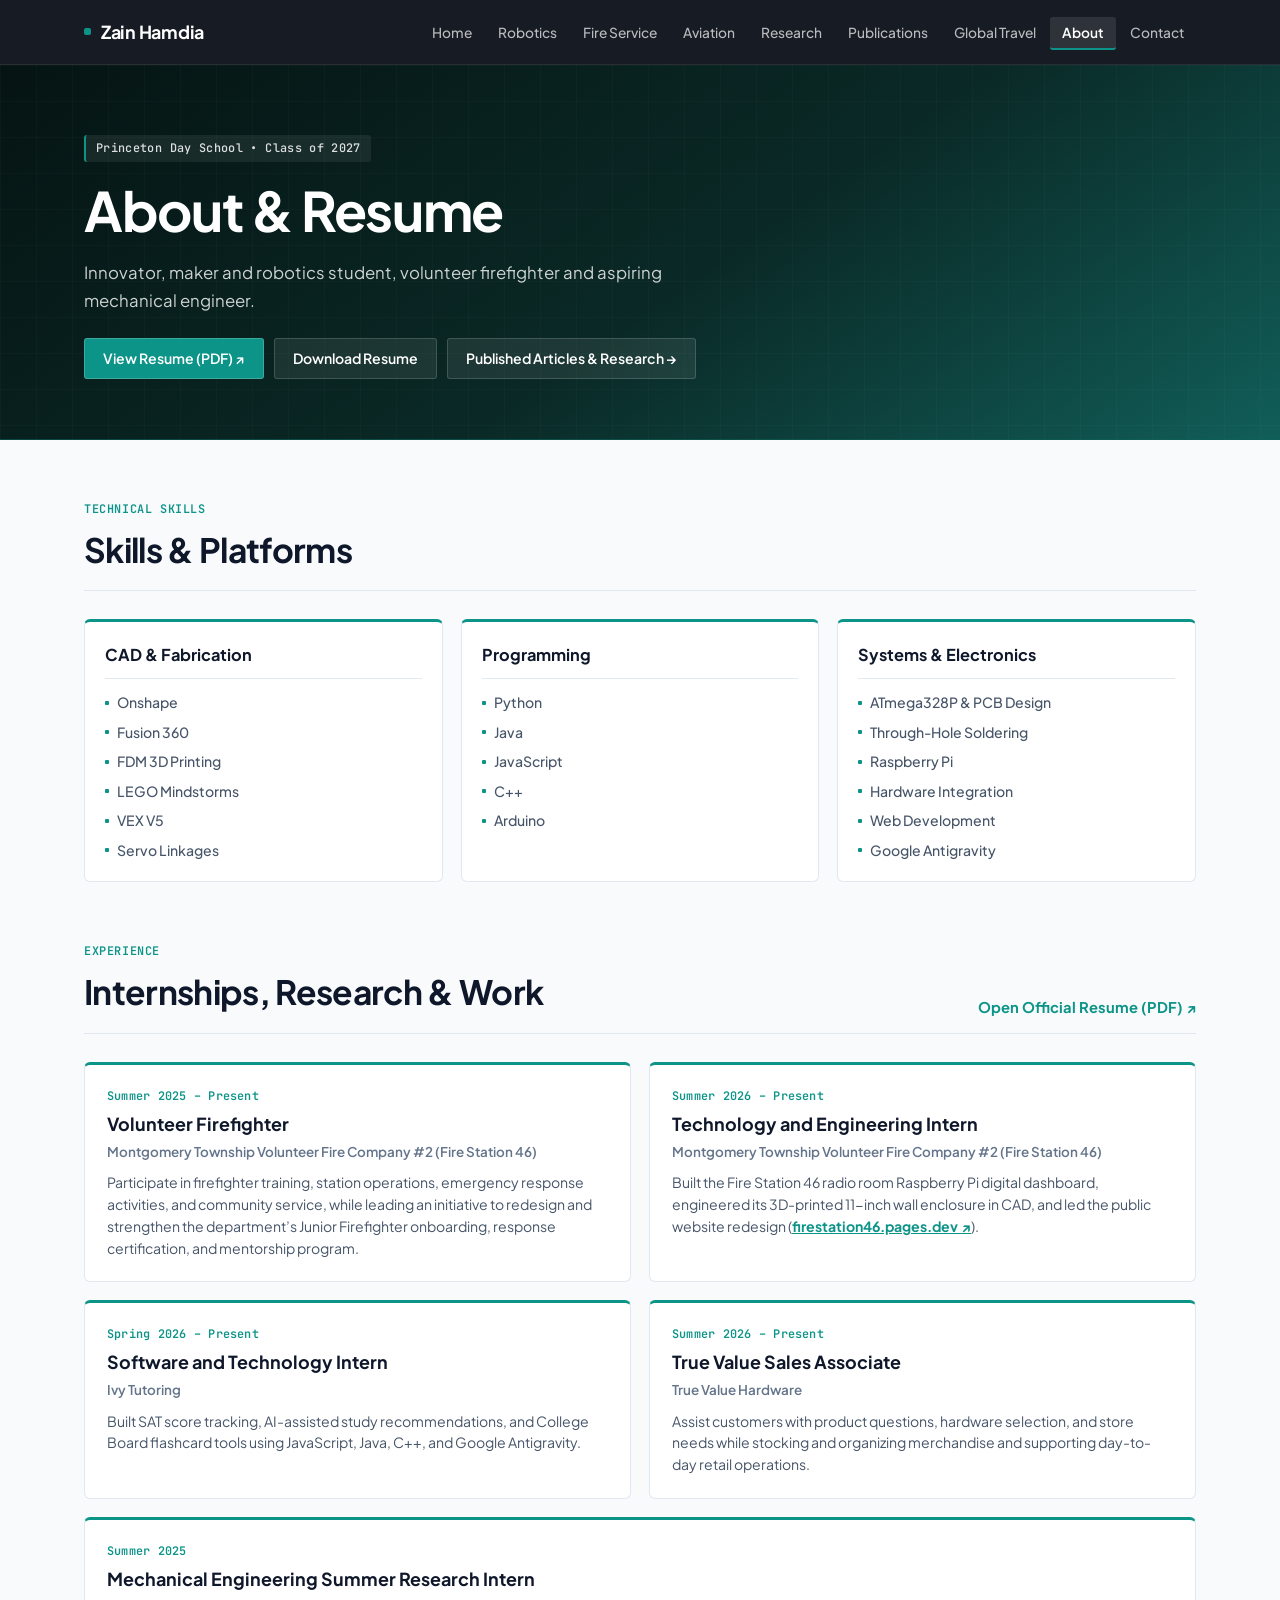
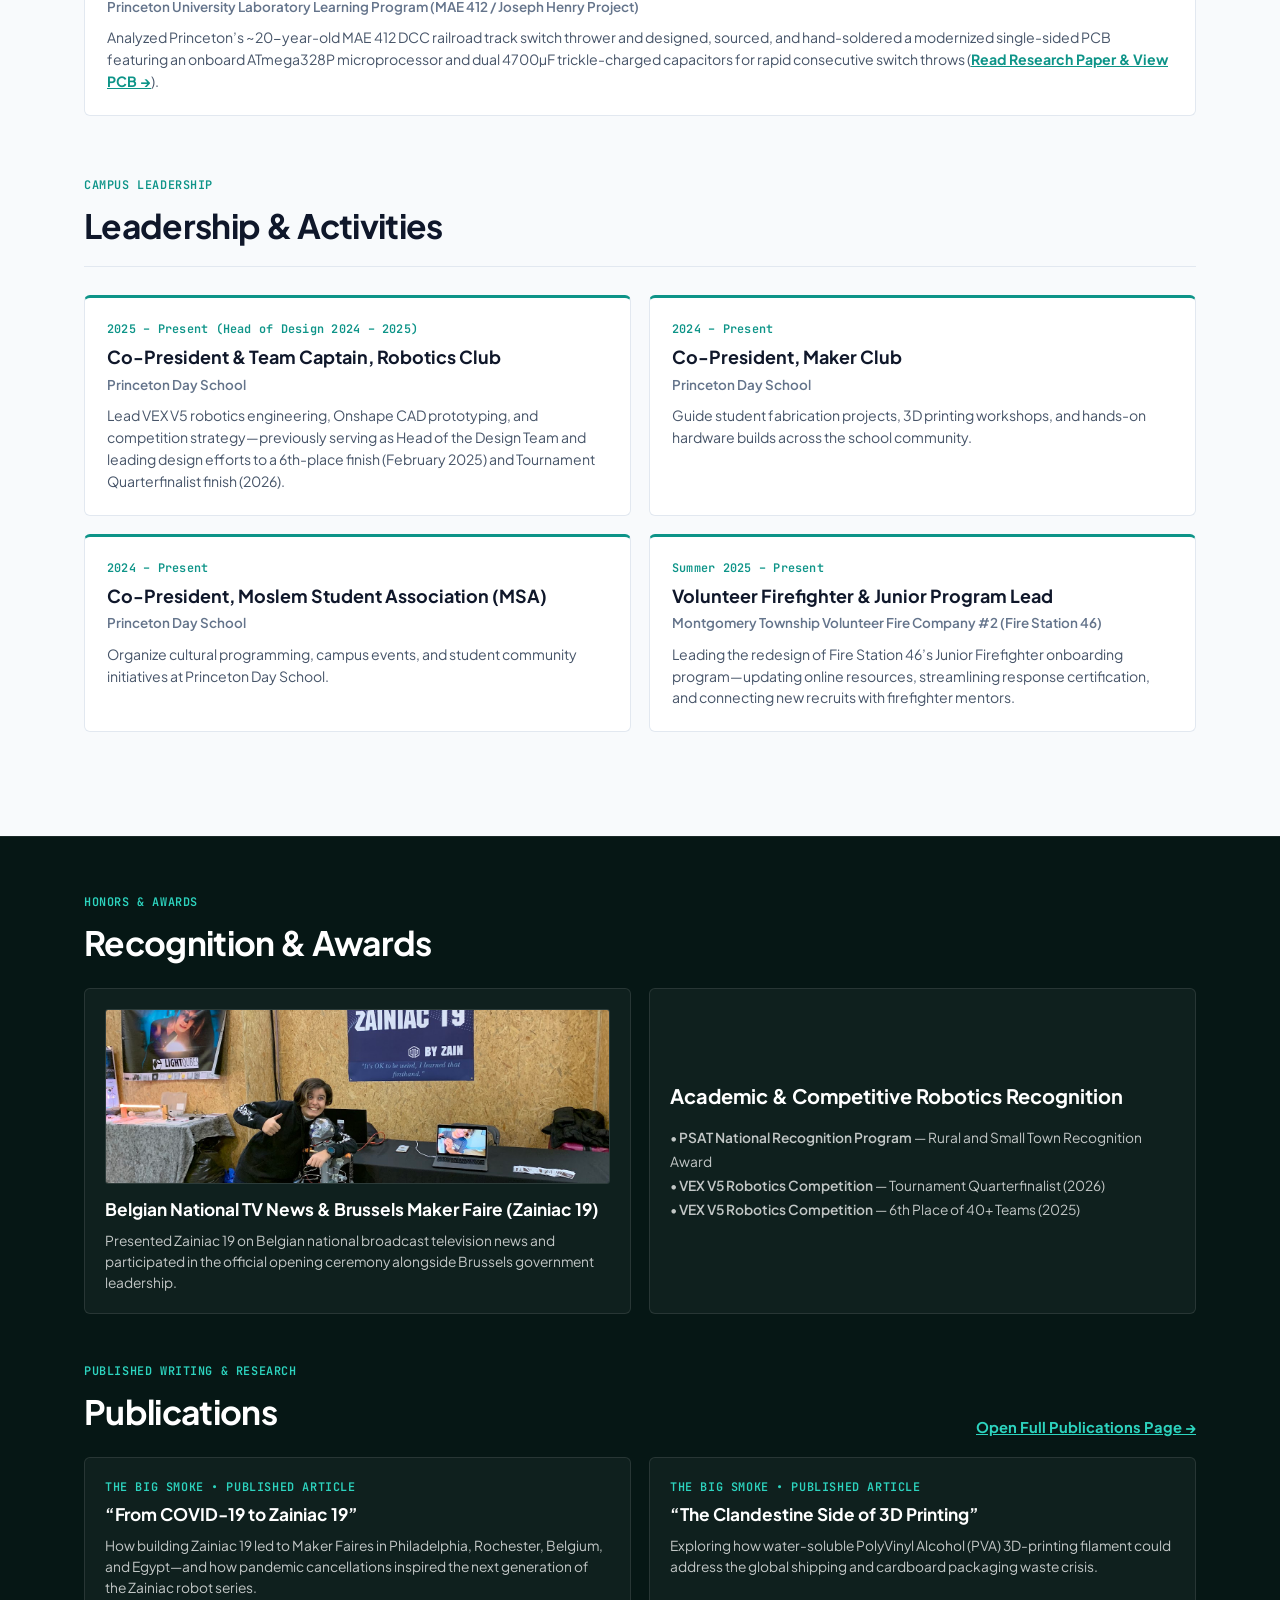
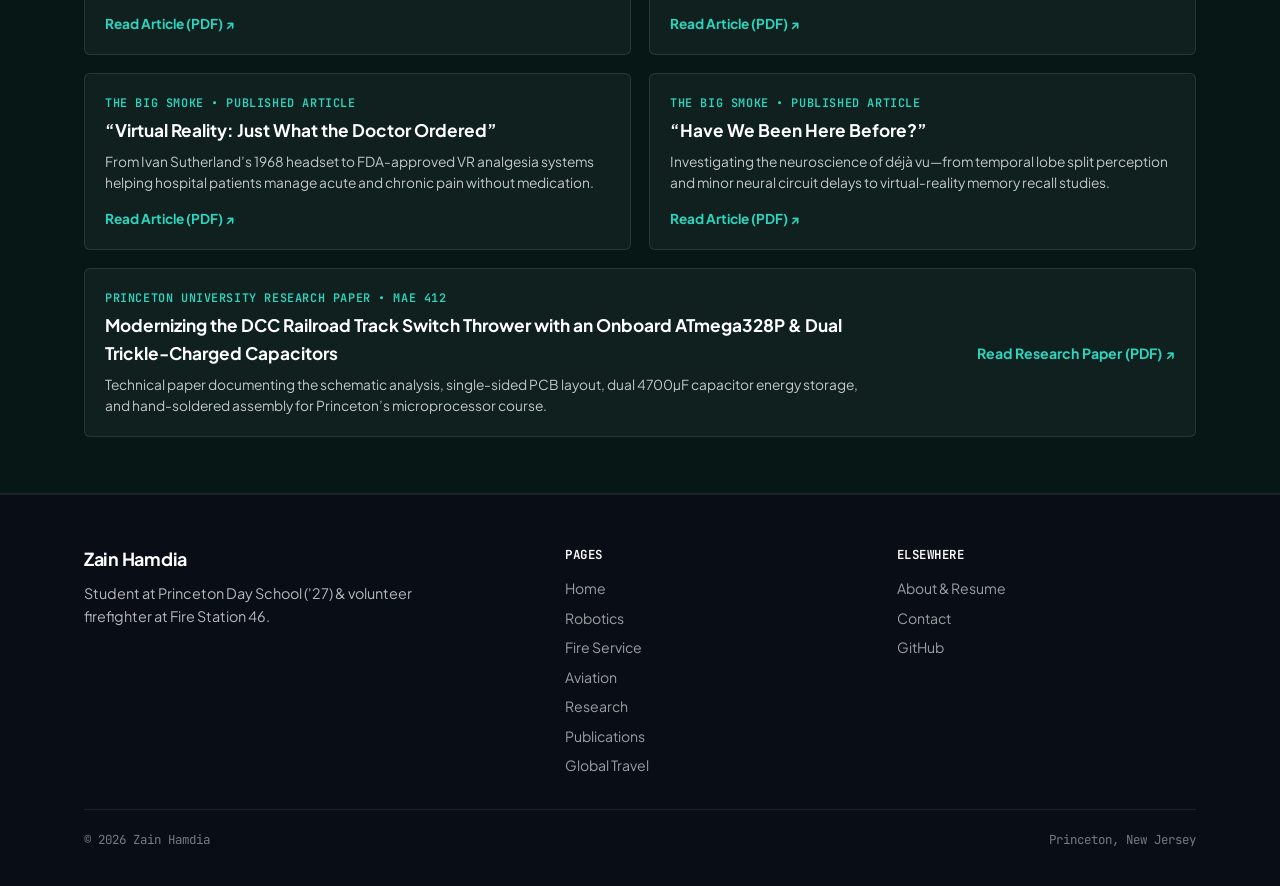
==== commit 737a955d: "Update firefighter title across site to Volunteer Firefighter" ====
--- a/about.html
+++ b/about.html
@@ -212,7 +212,7 @@
 
           <div class="timeline-node">
             <div class="timeline-date">Summer 2025 – Present</div>
-            <div class="timeline-role">Junior Firefighter Program Initiative Lead</div>
+            <div class="timeline-role">Volunteer Firefighter &amp; Junior Program Lead</div>
             <div class="timeline-org">Montgomery Township Volunteer Fire Company #2 (Fire Station 46)</div>
             <p class="timeline-desc">
               Leading the redesign of Fire Station 46’s Junior Firefighter onboarding program—updating online resources, streamlining response certification, and connecting new recruits with firefighter mentors.
--- a/css/styles.css
+++ b/css/styles.css
@@ -372,6 +372,54 @@
   text-underline-offset: 3px;
 }
 
+/* Fire Service Hero Insignia Crest */
+.fire-hero-grid {
+  display: flex;
+  align-items: center;
+  justify-content: space-between;
+  gap: 48px;
+}
+
+.fire-hero-content {
+  flex: 1;
+  min-width: 0;
+}
+
+.fire-hero-emblem-wrap {
+  flex-shrink: 0;
+  display: flex;
+  align-items: center;
+  justify-content: center;
+}
+
+.fire-hero-emblem-link {
+  display: inline-block;
+  line-height: 0;
+  border-radius: 8px;
+  outline: none;
+  transition: transform 0.28s cubic-bezier(0.16, 1, 0.3, 1), filter 0.28s ease;
+}
+
+.fire-hero-emblem {
+  width: 170px;
+  height: auto;
+  display: block;
+  filter: drop-shadow(0 14px 28px rgba(0, 0, 0, 0.6)) drop-shadow(0 2px 14px rgba(220, 38, 38, 0.4));
+  transition: transform 0.28s cubic-bezier(0.16, 1, 0.3, 1), filter 0.28s ease;
+  user-select: none;
+}
+
+.fire-hero-emblem-link:hover .fire-hero-emblem,
+.fire-hero-emblem:hover {
+  transform: translateY(-4px) scale(1.03);
+  filter: drop-shadow(0 20px 36px rgba(0, 0, 0, 0.75)) drop-shadow(0 4px 20px rgba(239, 68, 68, 0.6));
+}
+
+.fire-hero-emblem-link:focus-visible {
+  outline: 2px solid var(--theme-secondary);
+  outline-offset: 6px;
+}
+
 .home-hero-actions {
   display: flex;
   flex-wrap: wrap;
@@ -715,6 +763,13 @@
   flex-wrap: wrap;
 }
 
+.control-actions {
+  display: flex;
+  align-items: center;
+  flex-shrink: 0;
+  margin-left: auto;
+}
+
 .control-label {
   font-family: var(--font-mono);
   font-size: 0.78rem;
@@ -723,7 +778,10 @@
 }
 
 .control-btn {
-  padding: 7px 14px;
+  display: inline-flex;
+  align-items: center;
+  justify-content: center;
+  padding: 7px 16px;
   border-radius: var(--radius-xs);
   border: 1px solid var(--theme-primary);
   background: var(--theme-primary);
@@ -732,7 +790,12 @@
   font-size: 0.82rem;
   font-weight: 600;
   cursor: pointer;
-  transition: all 0.15s ease;
+  transition: background 0.15s ease, border-color 0.15s ease, filter 0.15s ease;
+  white-space: nowrap;
+  flex-shrink: 0;
+  min-width: 160px;
+  text-align: center;
+  user-select: none;
 }
 
 .control-btn:hover {
@@ -748,7 +811,8 @@
 .servo-readout-pill {
   display: inline-flex;
   align-items: center;
-  padding: 4px 10px;
+  justify-content: center;
+  padding: 4px 12px;
   border-radius: var(--radius-xs);
   background: #ffffff;
   border: 1px solid var(--border);
@@ -757,6 +821,23 @@
   font-weight: 600;
   color: var(--text-secondary);
   font-variant-numeric: tabular-nums;
+  white-space: nowrap;
+  flex-shrink: 0;
+}
+
+#z19-readout {
+  min-width: 275px;
+  text-align: center;
+}
+
+#z21-readout {
+  min-width: 285px;
+  text-align: center;
+}
+
+#z25-readout {
+  min-width: 325px;
+  text-align: center;
 }
 
 .control-slider {
@@ -764,6 +845,454 @@
   cursor: pointer;
   width: 120px;
 }
+
+/* ==========================================================================
+   Aviation Cockpit Flight Control Deck (Dual-Axis Yoke & 4-Section Quadrant)
+   ========================================================================== */
+.flight-deck {
+  background: #ffffff;
+  border: 1px solid var(--border);
+  border-radius: var(--radius-lg);
+  padding: 22px 24px;
+  margin-bottom: 24px;
+  box-shadow: 0 1px 3px rgba(15, 23, 42, 0.04), 0 8px 24px rgba(15, 23, 42, 0.03);
+}
+
+.flight-deck-toolbar {
+  display: flex;
+  align-items: center;
+  justify-content: space-between;
+  flex-wrap: wrap;
+  gap: 14px;
+  padding-bottom: 16px;
+  margin-bottom: 18px;
+  border-bottom: 1px solid var(--bg-subtle);
+}
+
+.flight-deck-status {
+  display: flex;
+  align-items: center;
+  gap: 10px;
+  flex-wrap: wrap;
+}
+
+.flight-status-dot {
+  width: 8px;
+  height: 8px;
+  border-radius: 50%;
+  background: #10b981;
+  box-shadow: 0 0 0 3px rgba(16, 185, 129, 0.2);
+  display: inline-block;
+  animation: pulse-dot 2s infinite ease-in-out;
+}
+
+@keyframes pulse-dot {
+  0%, 100% { transform: scale(1); opacity: 1; }
+  50% { transform: scale(1.2); opacity: 0.75; }
+}
+
+.flight-status-title {
+  font-family: var(--font-sans);
+  font-size: 0.88rem;
+  font-weight: 600;
+  color: var(--text-primary);
+  letter-spacing: -0.01em;
+}
+
+.flight-status-badge {
+  font-family: var(--font-sans);
+  font-size: 0.72rem;
+  font-weight: 500;
+  color: #0369a1;
+  background: #f0f9ff;
+  padding: 3px 10px;
+  border-radius: 9999px;
+  border: 1px solid #e0f2fe;
+}
+
+.flight-deck-actions {
+  display: flex;
+  align-items: center;
+  gap: 8px;
+  flex-wrap: wrap;
+}
+
+.flight-action-btn {
+  display: inline-flex;
+  align-items: center;
+  gap: 6px;
+  padding: 6px 13px;
+  border-radius: var(--radius-md);
+  border: 1px solid var(--border);
+  background: #ffffff;
+  color: var(--text-secondary);
+  font-family: var(--font-sans);
+  font-size: 0.78rem;
+  font-weight: 500;
+  cursor: pointer;
+  box-shadow: 0 1px 2px rgba(0, 0, 0, 0.03);
+  transition: all 0.15s ease;
+  user-select: none;
+}
+
+.flight-action-btn:hover {
+  background: var(--bg-page);
+  color: var(--text-primary);
+  border-color: var(--border-subtle);
+}
+
+.flight-action-btn.active {
+  background: #0284c7;
+  border-color: #0284c7;
+  color: #ffffff;
+  box-shadow: 0 1px 3px rgba(2, 132, 199, 0.3);
+}
+
+.flight-btn-svg {
+  flex-shrink: 0;
+}
+
+.flight-animate-btn {
+  display: inline-flex;
+  align-items: center;
+  gap: 6px;
+  padding: 6px 15px;
+  border-radius: var(--radius-md);
+  font-family: var(--font-sans);
+  font-size: 0.78rem;
+  font-weight: 600;
+  border: 1px solid #0284c7;
+  background: #0284c7;
+  color: #ffffff;
+  box-shadow: 0 1px 3px rgba(2, 132, 199, 0.25);
+  cursor: pointer;
+  transition: all 0.15s ease;
+}
+
+.flight-animate-btn:hover {
+  background: #0369a1;
+  border-color: #0369a1;
+}
+
+.flight-animate-btn.active {
+  background: #475569;
+  border-color: #475569;
+}
+
+.flight-deck-bays {
+  display: grid;
+  grid-template-columns: 1.05fr 1fr;
+  gap: 16px;
+}
+
+.flight-bay {
+  background: #fafbfc;
+  border: 1px solid var(--border);
+  border-radius: var(--radius-md);
+  padding: 18px;
+  display: flex;
+  flex-direction: column;
+  justify-content: space-between;
+  box-shadow: 0 1px 2px rgba(15, 23, 42, 0.02);
+  transition: border-color 0.15s ease;
+}
+
+.flight-bay:hover {
+  border-color: var(--border-subtle);
+}
+
+.flight-bay-header {
+  display: flex;
+  align-items: center;
+  justify-content: space-between;
+  gap: 10px;
+  margin-bottom: 16px;
+  padding-bottom: 12px;
+  border-bottom: 1px solid var(--border);
+}
+
+.flight-bay-title-wrap {
+  display: flex;
+  align-items: center;
+  gap: 11px;
+}
+
+.flight-bay-icon-box {
+  width: 34px;
+  height: 34px;
+  border-radius: 8px;
+  background: #e0f2fe;
+  border: 1px solid #bae6fd;
+  color: #0284c7;
+  display: flex;
+  align-items: center;
+  justify-content: center;
+  flex-shrink: 0;
+}
+
+.flight-bay-title {
+  font-family: var(--font-sans);
+  font-size: 0.92rem;
+  font-weight: 600;
+  color: var(--text-primary);
+  margin: 0;
+  line-height: 1.25;
+  letter-spacing: -0.01em;
+}
+
+.flight-bay-sub {
+  display: block;
+  font-family: var(--font-sans);
+  font-size: 0.74rem;
+  font-weight: 400;
+  color: var(--text-muted);
+  margin-top: 2px;
+}
+
+.flight-sensor-chip {
+  font-family: var(--font-sans);
+  font-size: 0.7rem;
+  font-weight: 500;
+  color: #0369a1;
+  background: #ffffff;
+  border: 1px solid #bae6fd;
+  padding: 3px 10px;
+  border-radius: 9999px;
+  white-space: nowrap;
+}
+
+.flight-presets-group {
+  display: flex;
+  align-items: center;
+  background: var(--bg-subtle);
+  padding: 2px;
+  border-radius: 7px;
+  border: 1px solid var(--border);
+  gap: 2px;
+}
+
+.throttle-preset-btn {
+  font-family: var(--font-sans);
+  font-size: 0.69rem;
+  font-weight: 600;
+  padding: 3px 8px;
+  border: none;
+  border-radius: 5px;
+  background: transparent;
+  color: var(--text-secondary);
+  cursor: pointer;
+  transition: all 0.15s ease;
+  white-space: nowrap;
+}
+
+.throttle-preset-btn:hover {
+  background: #ffffff;
+  color: #0284c7;
+  box-shadow: 0 1px 2px rgba(0, 0, 0, 0.05);
+}
+
+.flight-bay-controls {
+  display: flex;
+  flex-direction: column;
+  gap: 16px;
+}
+
+.flight-control-row {
+  display: flex;
+  flex-direction: column;
+  gap: 6px;
+}
+
+.flight-control-label-row {
+  display: flex;
+  align-items: center;
+  justify-content: space-between;
+  gap: 8px;
+}
+
+.flight-control-label {
+  font-family: var(--font-sans);
+  font-size: 0.82rem;
+  font-weight: 600;
+  color: var(--text-primary);
+  letter-spacing: -0.01em;
+  display: flex;
+  align-items: center;
+  gap: 6px;
+}
+
+.flight-val-pill {
+  font-family: var(--font-sans);
+  font-feature-settings: "tnum";
+  font-variant-numeric: tabular-nums;
+  font-size: 0.74rem;
+  font-weight: 600;
+  color: #0284c7;
+  background: #ffffff;
+  padding: 2px 9px;
+  border-radius: 9999px;
+  border: 1px solid #bae6fd;
+  white-space: nowrap;
+  box-shadow: 0 1px 2px rgba(2, 132, 199, 0.05);
+}
+
+.flight-val-pill.mini {
+  font-size: 0.7rem;
+  padding: 1px 7px;
+}
+
+.flight-slider-wrap {
+  position: relative;
+  width: 100%;
+}
+
+.flight-slider {
+  -webkit-appearance: none;
+  appearance: none;
+  width: 100%;
+  height: 6px;
+  border-radius: 999px;
+  background: #e2e8f0;
+  outline: none;
+  cursor: ew-resize;
+  transition: background 0.15s ease;
+  margin: 6px 0 4px;
+}
+
+.flight-slider:hover {
+  background: #cbd5e1;
+}
+
+.flight-slider:focus-visible {
+  box-shadow: 0 0 0 3px rgba(2, 132, 199, 0.25);
+}
+
+.flight-slider::-webkit-slider-thumb {
+  -webkit-appearance: none;
+  appearance: none;
+  width: 18px;
+  height: 18px;
+  border-radius: 50%;
+  background: #0284c7;
+  border: 2px solid #ffffff;
+  box-shadow: 0 2px 6px rgba(2, 132, 199, 0.35);
+  cursor: grab;
+  transition: transform 0.1s ease, background 0.15s ease;
+}
+
+.flight-slider::-webkit-slider-thumb:active {
+  cursor: grabbing;
+  transform: scale(1.15);
+  background: #0369a1;
+}
+
+.flight-slider::-moz-range-thumb {
+  width: 18px;
+  height: 18px;
+  border-radius: 50%;
+  background: #0284c7;
+  border: 2px solid #ffffff;
+  box-shadow: 0 2px 6px rgba(2, 132, 199, 0.35);
+  cursor: grab;
+}
+
+.flight-scale-ticks {
+  display: flex;
+  justify-content: space-between;
+  font-family: var(--font-sans);
+  font-size: 0.68rem;
+  color: var(--text-muted);
+  font-weight: 500;
+  user-select: none;
+}
+
+/* 4-Section Throttle Lever Rack */
+.throttle-rack {
+  display: grid;
+  grid-template-columns: repeat(4, 1fr);
+  gap: 8px;
+}
+
+.throttle-channel {
+  background: #ffffff;
+  border: 1px solid var(--border);
+  border-radius: var(--radius-sm);
+  padding: 8px 4px 6px;
+  display: flex;
+  flex-direction: column;
+  align-items: center;
+  justify-content: space-between;
+  gap: 6px;
+  box-shadow: 0 1px 2px rgba(15, 23, 42, 0.02);
+  transition: border-color 0.15s ease, background 0.15s ease, box-shadow 0.15s ease;
+}
+
+.throttle-channel:hover {
+  background: #ffffff;
+  border-color: var(--border-subtle);
+  box-shadow: 0 2px 5px rgba(15, 23, 42, 0.05);
+}
+
+.throttle-channel-top {
+  display: flex;
+  flex-direction: column;
+  align-items: center;
+  gap: 3px;
+  width: 100%;
+}
+
+.throttle-eng-tag {
+  font-family: var(--font-sans);
+  font-size: 0.72rem;
+  font-weight: 700;
+  color: var(--text-primary);
+  letter-spacing: 0.01em;
+}
+
+.throttle-fader-slot {
+  height: 112px;
+  display: flex;
+  align-items: center;
+  justify-content: center;
+  background: var(--bg-subtle);
+  border-radius: 6px;
+  padding: 4px 2px;
+  width: 100%;
+  border: 1px solid var(--border);
+}
+
+.throttle-fader {
+  -webkit-appearance: slider-vertical;
+  writing-mode: vertical-lr;
+  direction: rtl;
+  width: 28px;
+  height: 104px;
+  padding: 0;
+  margin: 0;
+  cursor: ns-resize;
+  accent-color: #0284c7;
+  outline: none;
+}
+
+.throttle-fader:focus-visible {
+  filter: drop-shadow(0 0 3px rgba(2, 132, 199, 0.6));
+}
+
+.throttle-pot-label {
+  font-family: var(--font-sans);
+  font-size: 0.64rem;
+  font-weight: 500;
+  color: var(--text-muted);
+  text-align: center;
+  white-space: nowrap;
+}
+
+@media (max-width: 960px) {
+  .flight-deck-bays {
+    grid-template-columns: 1fr;
+  }
+}
+
 
 /* Diagram Canvas */
 .diagram-stage {
@@ -995,6 +1524,13 @@
   overflow: hidden;
   display: flex;
   flex-direction: column;
+  transition: transform 0.15s ease, border-color 0.15s ease, box-shadow 0.15s ease;
+}
+
+.photo-card:hover {
+  border-color: var(--border-subtle);
+  transform: translateY(-2px);
+  box-shadow: 0 8px 20px rgba(15, 23, 42, 0.06);
 }
 
 .photo-card-img {
@@ -1009,8 +1545,15 @@
   height: 280px;
 }
 
+.photo-card-img.article-thumb {
+  height: 180px;
+}
+
 .photo-card-body {
-  padding: 12px 14px;
+  padding: 16px;
+  display: flex;
+  flex-direction: column;
+  flex: 1;
 }
 
 .photo-card-tag {
@@ -1325,14 +1868,149 @@
 }
 
 /* ==========================================================================
-   Publications & Article Reader
+   Publications & Article Reader (Cohesive Portfolio Design System)
    ========================================================================== */
+
+/* Hero Telemetry & Metrics Strip */
+.pub-stats-grid {
+  display: grid;
+  grid-template-columns: repeat(4, 1fr);
+  gap: 14px;
+  margin-top: 32px;
+}
+
+.pub-stat-tile {
+  background: rgba(255, 255, 255, 0.04);
+  border: 1px solid rgba(255, 255, 255, 0.1);
+  border-radius: var(--radius-xs);
+  padding: 16px 18px;
+  backdrop-filter: blur(8px);
+  transition: all 0.15s ease;
+}
+
+.pub-stat-tile:hover {
+  background: rgba(255, 255, 255, 0.07);
+  border-color: rgba(255, 255, 255, 0.2);
+}
+
+.pub-stat-num {
+  font-family: var(--font-display);
+  font-size: 1.85rem;
+  font-weight: 800;
+  color: #ffffff;
+  line-height: 1.1;
+  margin-bottom: 4px;
+}
+
+.pub-stat-label {
+  font-family: var(--font-mono);
+  font-size: 0.72rem;
+  font-weight: 700;
+  color: var(--band-accent, #c084fc);
+  text-transform: uppercase;
+  letter-spacing: 0.05em;
+}
+
+.pub-stat-sub {
+  font-size: 0.76rem;
+  color: rgba(255, 255, 255, 0.65);
+  margin-top: 3px;
+}
+
+/* Category Filter & Quick Navigation Bar */
+.pub-toolbar-wrap {
+  position: sticky;
+  top: 64px;
+  z-index: 40;
+  background: rgba(248, 250, 252, 0.94);
+  backdrop-filter: blur(12px);
+  border-bottom: 1px solid var(--border);
+  padding: 14px 0;
+  margin-bottom: 28px;
+}
+
+.pub-toolbar-inner {
+  display: flex;
+  align-items: center;
+  justify-content: space-between;
+  gap: 16px;
+  flex-wrap: wrap;
+}
+
+.pub-nav-bar {
+  display: flex;
+  align-items: center;
+  justify-content: space-between;
+  gap: 14px;
+  flex-wrap: wrap;
+  width: 100%;
+}
+
+.pub-toolbar-inner .lineage-tab-bar {
+  background: var(--bg-surface);
+  border: 1px solid var(--border);
+  padding: 4px;
+  border-radius: var(--radius-sm);
+}
+
+.pub-toolbar-inner .lineage-tab-btn {
+  color: var(--text-secondary);
+}
+
+.pub-toolbar-inner .lineage-tab-btn:hover {
+  color: var(--text-primary);
+  background: var(--bg-subtle);
+}
+
+.pub-toolbar-inner .lineage-tab-btn.active {
+  background: var(--theme-primary);
+  color: #ffffff;
+}
+
+.pub-quick-jumps {
+  display: flex;
+  align-items: center;
+  gap: 6px;
+  flex-wrap: wrap;
+}
+
+.pub-jump-label {
+  font-family: var(--font-mono);
+  font-size: 0.72rem;
+  font-weight: 700;
+  text-transform: uppercase;
+  letter-spacing: 0.05em;
+  color: var(--text-muted);
+  margin-right: 4px;
+}
+
+.pub-quick-jumps .skill-pill {
+  text-decoration: none;
+  transition: all 0.15s ease;
+}
+
+.pub-quick-jumps .skill-pill:hover {
+  background: var(--bg-surface);
+  border-color: var(--theme-primary);
+  color: var(--theme-primary);
+}
+
+/* Publication Article Cards */
 .pub-article-card {
   background: var(--bg-surface);
   border: 1px solid var(--border);
   border-radius: var(--radius-md);
   padding: 28px;
   margin-bottom: 28px;
+  transition: border-color 0.15s ease;
+}
+
+.pub-article-card:hover {
+  border-color: var(--border-subtle);
+}
+
+.pub-article-card.card-princeton {
+  border-left: 3px solid #e77500;
 }
 
 .pub-article-top {
@@ -1354,32 +2032,12 @@
   margin-bottom: 8px;
 }
 
-.pub-badge {
-  display: inline-flex;
-  align-items: center;
-  padding: 3px 8px;
-  border-radius: var(--radius-xs);
-  font-family: var(--font-mono);
-  font-size: 0.72rem;
-  font-weight: 600;
-  text-transform: uppercase;
-  letter-spacing: 0.04em;
-  background: rgba(124, 58, 237, 0.1);
-  color: #7c3aed;
-  border: 1px solid rgba(124, 58, 237, 0.25);
-}
-
-.pub-badge.badge-princeton {
-  background: rgba(231, 117, 0, 0.1);
-  color: #c2410c;
-  border-color: rgba(231, 117, 0, 0.3);
-}
-
 .pub-article-title {
   font-family: var(--font-display);
-  font-size: clamp(1.35rem, 2.6vw, 1.85rem);
+  font-size: clamp(1.35rem, 2.5vw, 1.8rem);
   font-weight: 700;
   line-height: 1.25;
+  letter-spacing: -0.015em;
   color: var(--text-primary);
   margin-bottom: 6px;
 }
@@ -1410,14 +2068,31 @@
   border: 1px solid transparent;
   transition: all 0.15s ease;
   text-decoration: none;
+  white-space: nowrap;
 }
 
 .pub-btn-primary {
   background: var(--theme-primary);
+  border-color: var(--theme-primary);
   color: #ffffff;
 }
 
 .pub-btn-primary:hover {
+  filter: brightness(1.12);
+}
+
+.pub-btn-primary[aria-expanded="true"] {
+  background: #4c1d95;
+  border-color: #4c1d95;
+}
+
+.pub-btn-princeton {
+  background: #e77500;
+  border-color: #c2410c;
+  color: #ffffff;
+}
+
+.pub-btn-princeton:hover {
   filter: brightness(1.1);
 }
 
@@ -1431,6 +2106,101 @@
   background: var(--bg-subtle);
   border-color: var(--theme-primary);
   color: var(--theme-primary);
+}
+
+.card-princeton .pub-btn-outline:hover {
+  border-color: #e77500;
+  color: #e77500;
+}
+
+/* Publication Card Media Layout & Figure Display */
+.pub-card-grid {
+  display: grid;
+  grid-template-columns: 320px 1fr;
+  gap: 22px;
+  align-items: stretch;
+  margin-bottom: 20px;
+}
+
+.pub-card-grid .pub-takeaways {
+  margin-bottom: 0;
+  display: flex;
+  flex-direction: column;
+  justify-content: center;
+}
+
+.pub-card-figure {
+  display: flex;
+  flex-direction: column;
+  background: var(--bg-subtle);
+  border: 1px solid var(--border);
+  border-radius: var(--radius-xs);
+  overflow: hidden;
+  transition: border-color 0.15s ease, box-shadow 0.15s ease;
+}
+
+.pub-card-figure:hover {
+  border-color: var(--theme-primary);
+  box-shadow: 0 4px 12px rgba(0, 0, 0, 0.06);
+}
+
+.pub-card-figure-img-wrap {
+  position: relative;
+  width: 100%;
+  height: 190px;
+  background: #111116;
+  overflow: hidden;
+  cursor: pointer;
+  display: block;
+}
+
+.pub-card-figure-img {
+  width: 100%;
+  height: 100%;
+  object-fit: cover;
+  display: block;
+  transition: transform 0.3s ease;
+}
+
+.pub-card-figure-img-wrap:hover .pub-card-figure-img {
+  transform: scale(1.04);
+}
+
+.pub-card-figure-badge {
+  position: absolute;
+  top: 10px;
+  left: 10px;
+  display: inline-flex;
+  align-items: center;
+  gap: 5px;
+  font-family: var(--font-mono);
+  font-size: 0.7rem;
+  font-weight: 600;
+  color: #ffffff;
+  background: rgba(15, 23, 42, 0.85);
+  backdrop-filter: blur(4px);
+  padding: 3px 8px;
+  border-radius: var(--radius-xs);
+  letter-spacing: 0.02em;
+  border: 1px solid rgba(255, 255, 255, 0.15);
+  pointer-events: none;
+}
+
+.pub-card-figure-caption {
+  padding: 10px 14px;
+  font-size: 0.78rem;
+  color: var(--text-muted);
+  line-height: 1.45;
+  border-top: 1px solid var(--border);
+  background: var(--bg-surface);
+  flex-grow: 1;
+  display: flex;
+  align-items: center;
+}
+
+.pub-card-figure-caption strong {
+  color: var(--text-secondary);
+  margin-right: 4px;
 }
 
 .pub-takeaways {
@@ -1442,6 +2212,12 @@
   margin-bottom: 20px;
 }
 
+.card-princeton .pub-takeaways {
+  background: #fff7ed;
+  border-color: #fed7aa;
+  border-left-color: #e77500;
+}
+
 .pub-takeaways-title {
   font-family: var(--font-mono);
   font-size: 0.74rem;
@@ -1450,6 +2226,10 @@
   letter-spacing: 0.04em;
   color: var(--theme-primary);
   margin-bottom: 4px;
+}
+
+.card-princeton .pub-takeaways-title {
+  color: #c2410c;
 }
 
 .pub-takeaways p {
@@ -1459,12 +2239,30 @@
   margin: 0;
 }
 
+.pub-takeaways strong {
+  color: var(--text-primary);
+}
+
+/* Reader View — Collapsed by Default */
 .pub-full-text-container {
+  display: none;
   background: #ffffff;
   border: 1px solid var(--border);
   border-radius: var(--radius-sm);
   padding: 32px 36px;
   margin-top: 18px;
+}
+
+.pub-reader-bar {
+  display: flex;
+  justify-content: space-between;
+  align-items: center;
+  padding-bottom: 14px;
+  margin-bottom: 20px;
+  border-bottom: 1px solid var(--border);
+  font-family: var(--font-mono);
+  font-size: 0.76rem;
+  color: var(--text-muted);
 }
 
 .pub-reading-body {
@@ -1547,6 +2345,24 @@
   margin-top: 1.4em;
 }
 
+.pub-reader-footer {
+  display: flex;
+  justify-content: space-between;
+  align-items: center;
+  flex-wrap: wrap;
+  gap: 12px;
+  padding-top: 18px;
+  margin-top: 24px;
+  border-top: 1px solid var(--border);
+}
+
+.pub-reader-footer-note {
+  font-family: var(--font-mono);
+  font-size: 0.76rem;
+  color: var(--text-muted);
+}
+
+/* Inline PDF Embed Wrapper */
 .pub-pdf-embed-wrapper {
   margin-top: 20px;
   border: 1px solid var(--border);
@@ -1575,6 +2391,44 @@
 
 .pub-pdf-embed-bar a:hover {
   color: #ffffff;
+}
+
+@media (max-width: 900px) {
+  .pub-stats-grid {
+    grid-template-columns: repeat(2, 1fr);
+  }
+  .pub-card-grid {
+    grid-template-columns: 1fr;
+    gap: 16px;
+  }
+  .pub-card-figure-img-wrap {
+    height: 220px;
+  }
+}
+
+@media (max-width: 640px) {
+  .pub-stats-grid {
+    grid-template-columns: 1fr;
+  }
+  .pub-card-figure-img-wrap {
+    height: 180px;
+  }
+  .pub-reading-body {
+    padding: 20px 14px;
+  }
+  .pub-article-card {
+    padding: 20px 16px;
+  }
+  .pub-full-text-container {
+    padding: 20px 16px;
+  }
+  .pub-article-actions {
+    flex-direction: column;
+    align-items: stretch;
+  }
+  .pub-btn {
+    justify-content: center;
+  }
 }
 
 /* ==========================================================================
@@ -2156,13 +3010,16 @@
   .contact-grid,
   .photo-grid-2,
   .photo-grid-3,
-  .photo-grid-4,
   .band-card-img-pair,
   .travel-stats-bar,
   .travel-map-stage-grid {
     grid-template-columns: 1fr;
   }
 
+  .photo-grid-4 {
+    grid-template-columns: repeat(2, 1fr);
+  }
+
   .band-card.featured-span {
     grid-column: span 1;
   }
@@ -2170,9 +3027,32 @@
   .footer-grid {
     grid-template-columns: 1fr;
   }
+
+  .fire-hero-grid {
+    gap: 32px;
+  }
+
+  .fire-hero-emblem {
+    width: 145px;
+  }
 }
 
 @media (max-width: 720px) {
+  .fire-hero-grid {
+    flex-direction: column;
+    align-items: flex-start;
+    gap: 20px;
+  }
+
+  .fire-hero-emblem-wrap {
+    order: -1;
+    margin-bottom: 6px;
+  }
+
+  .fire-hero-emblem {
+    width: 110px;
+  }
+
   .mobile-menu-toggle {
     display: block;
   }
@@ -2194,8 +3074,13 @@
     display: flex;
   }
 
-  .stage-tiles {
+  .stage-tiles,
+  .photo-grid-4 {
     grid-template-columns: 1fr;
+  }
+
+  .leadership-grid {
+    grid-template-columns: 1fr !important;
   }
 
   .page-hero,
@@ -2207,4 +3092,24 @@
   .showcase-top-bar {
     padding: 18px;
   }
-}
+
+  .control-bar {
+    flex-direction: column;
+    align-items: stretch;
+    gap: 14px;
+  }
+
+  .control-actions {
+    width: 100%;
+    margin-left: 0;
+  }
+
+  .control-actions .control-btn {
+    width: 100%;
+  }
+
+  .servo-readout-pill {
+    min-width: 0 !important;
+    width: 100%;
+  }
+}
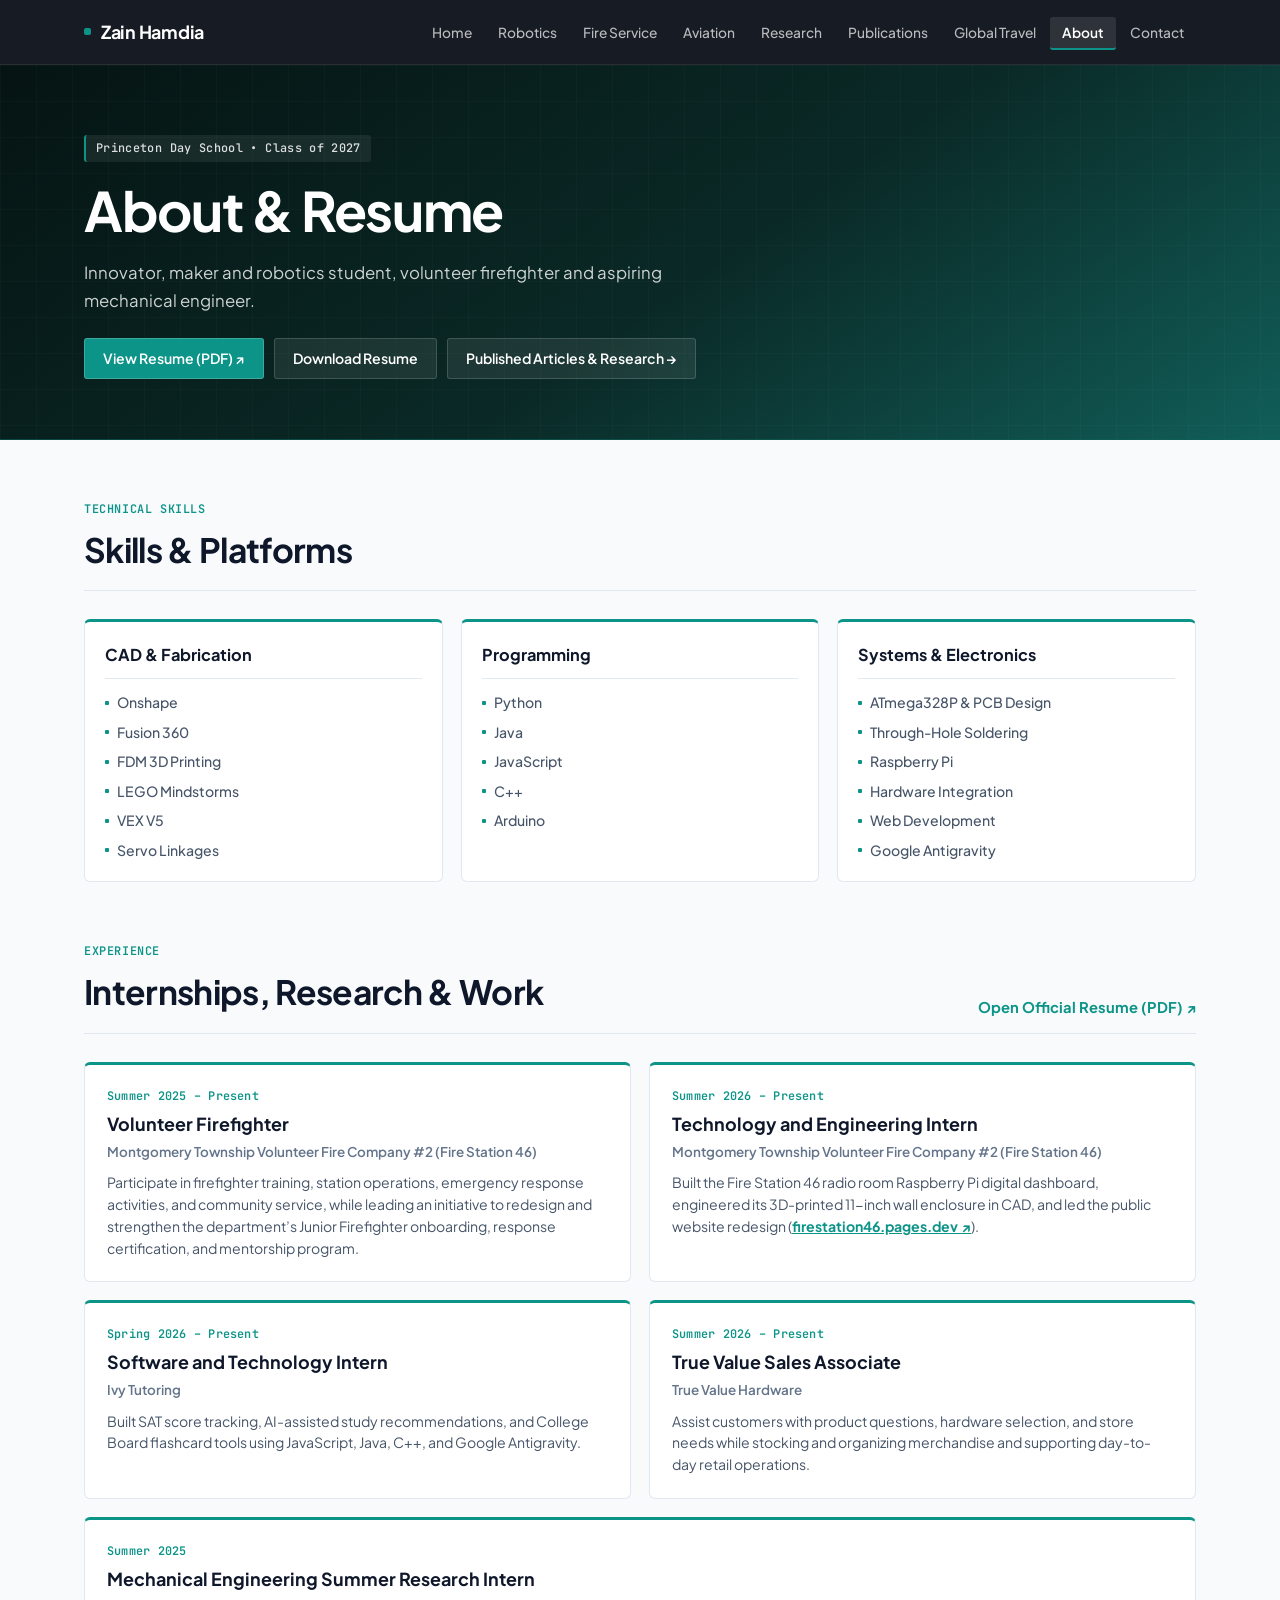
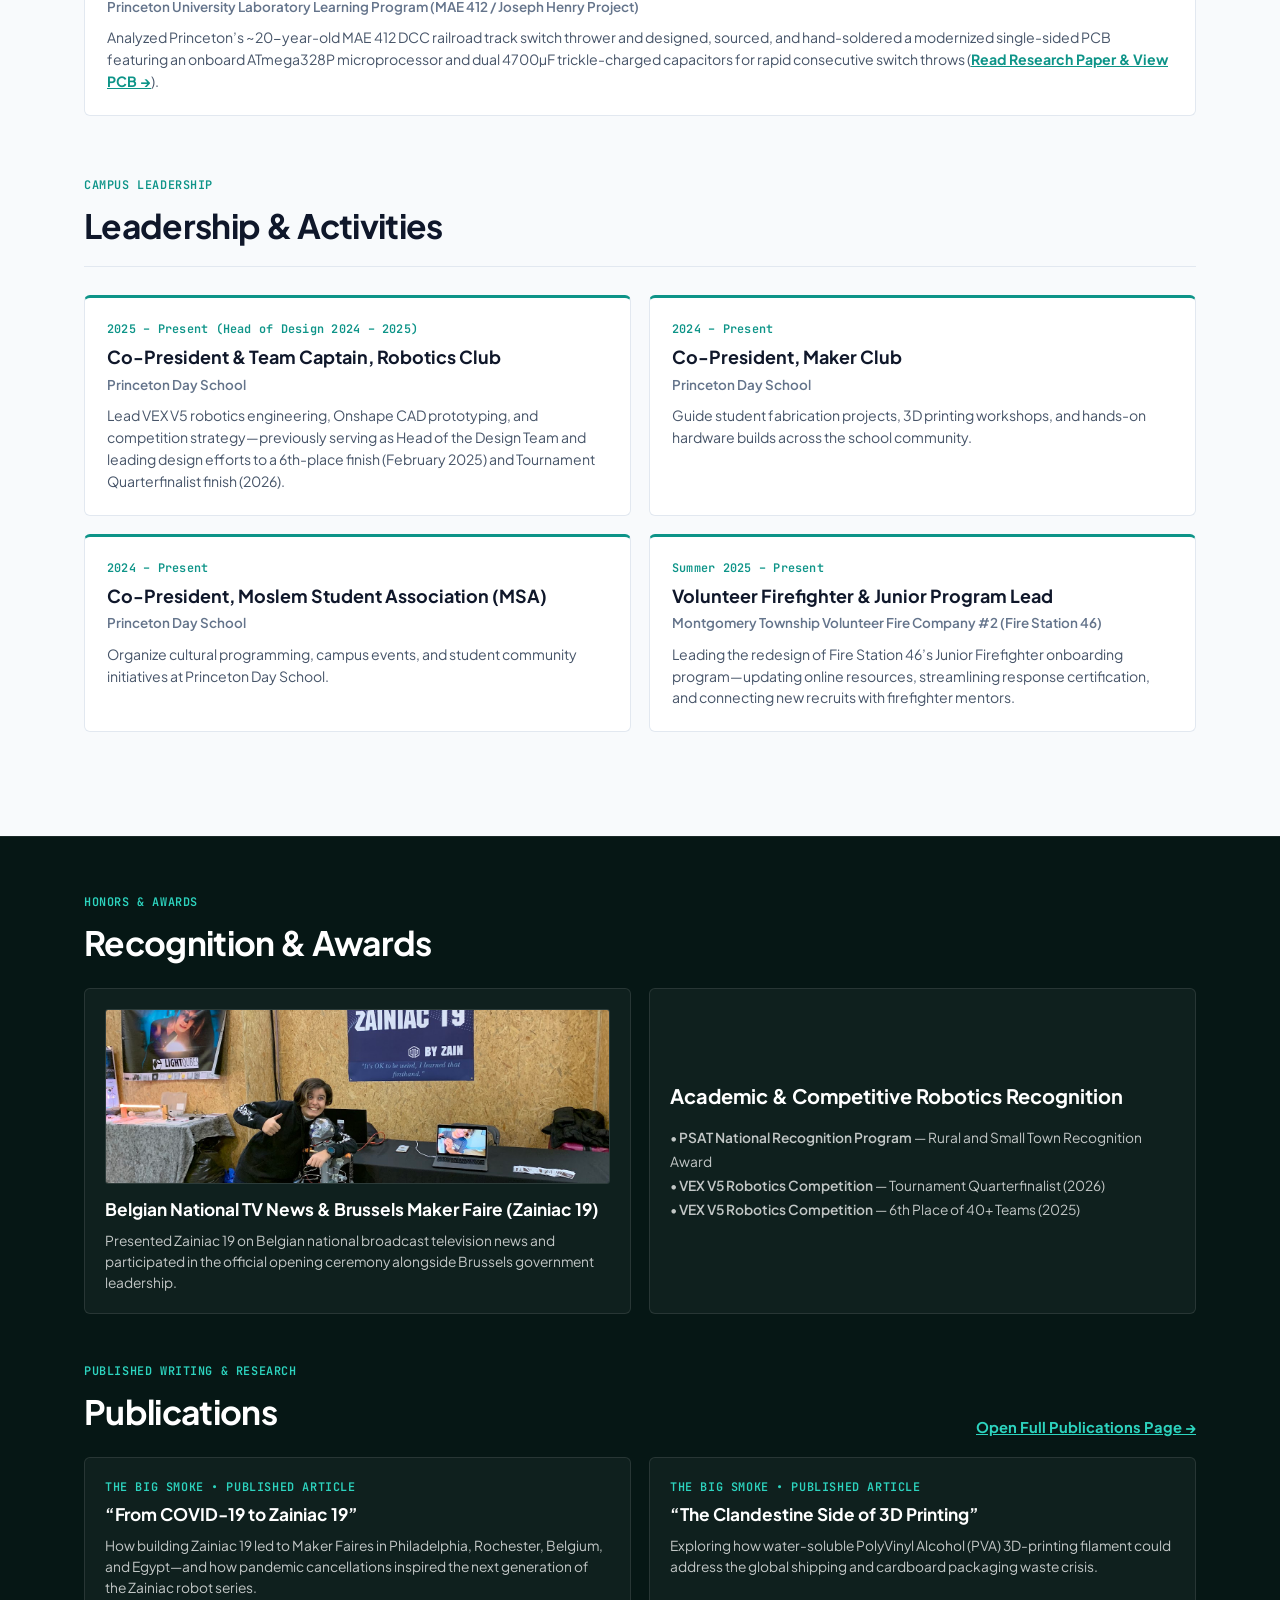
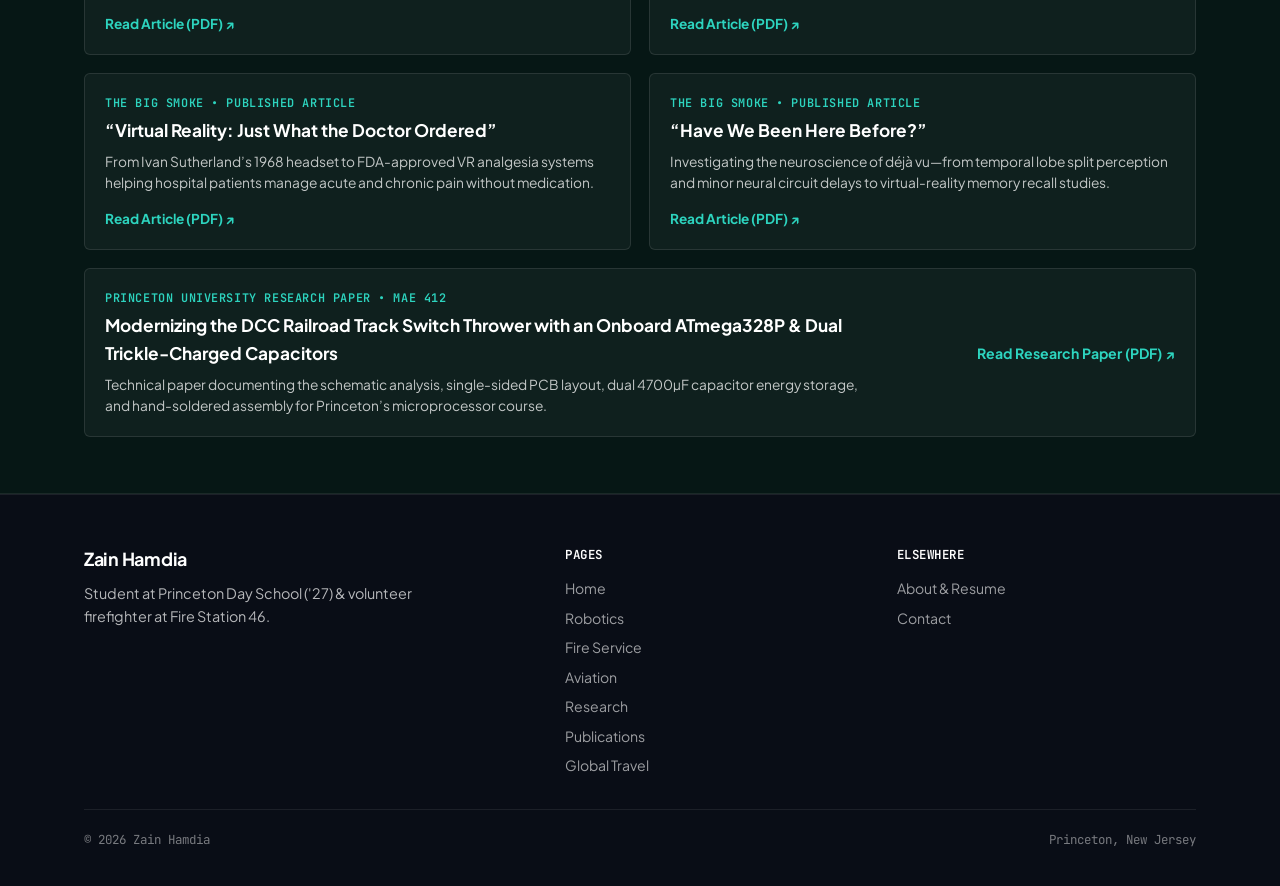
==== commit 32980299: "Remove GitHub links and update email to zaiham27@pds.org" ====
--- a/about.html
+++ b/about.html
@@ -334,7 +334,6 @@
           <ul class="footer-col-links">
             <li><a href="about.html">About &amp; Resume</a></li>
             <li><a href="contact.html">Contact</a></li>
-            <li><a href="https://github.com/ZainHamdia" target="_blank" rel="noopener noreferrer">GitHub</a></li>
           </ul>
         </div>
       </div>
--- a/css/styles.css
+++ b/css/styles.css
@@ -1701,7 +1701,8 @@
    ========================================================================== */
 .contact-grid {
   display: grid;
-  grid-template-columns: repeat(2, 1fr);
+  grid-template-columns: 1fr;
+  max-width: 620px;
   gap: 20px;
   margin: 36px 0;
 }
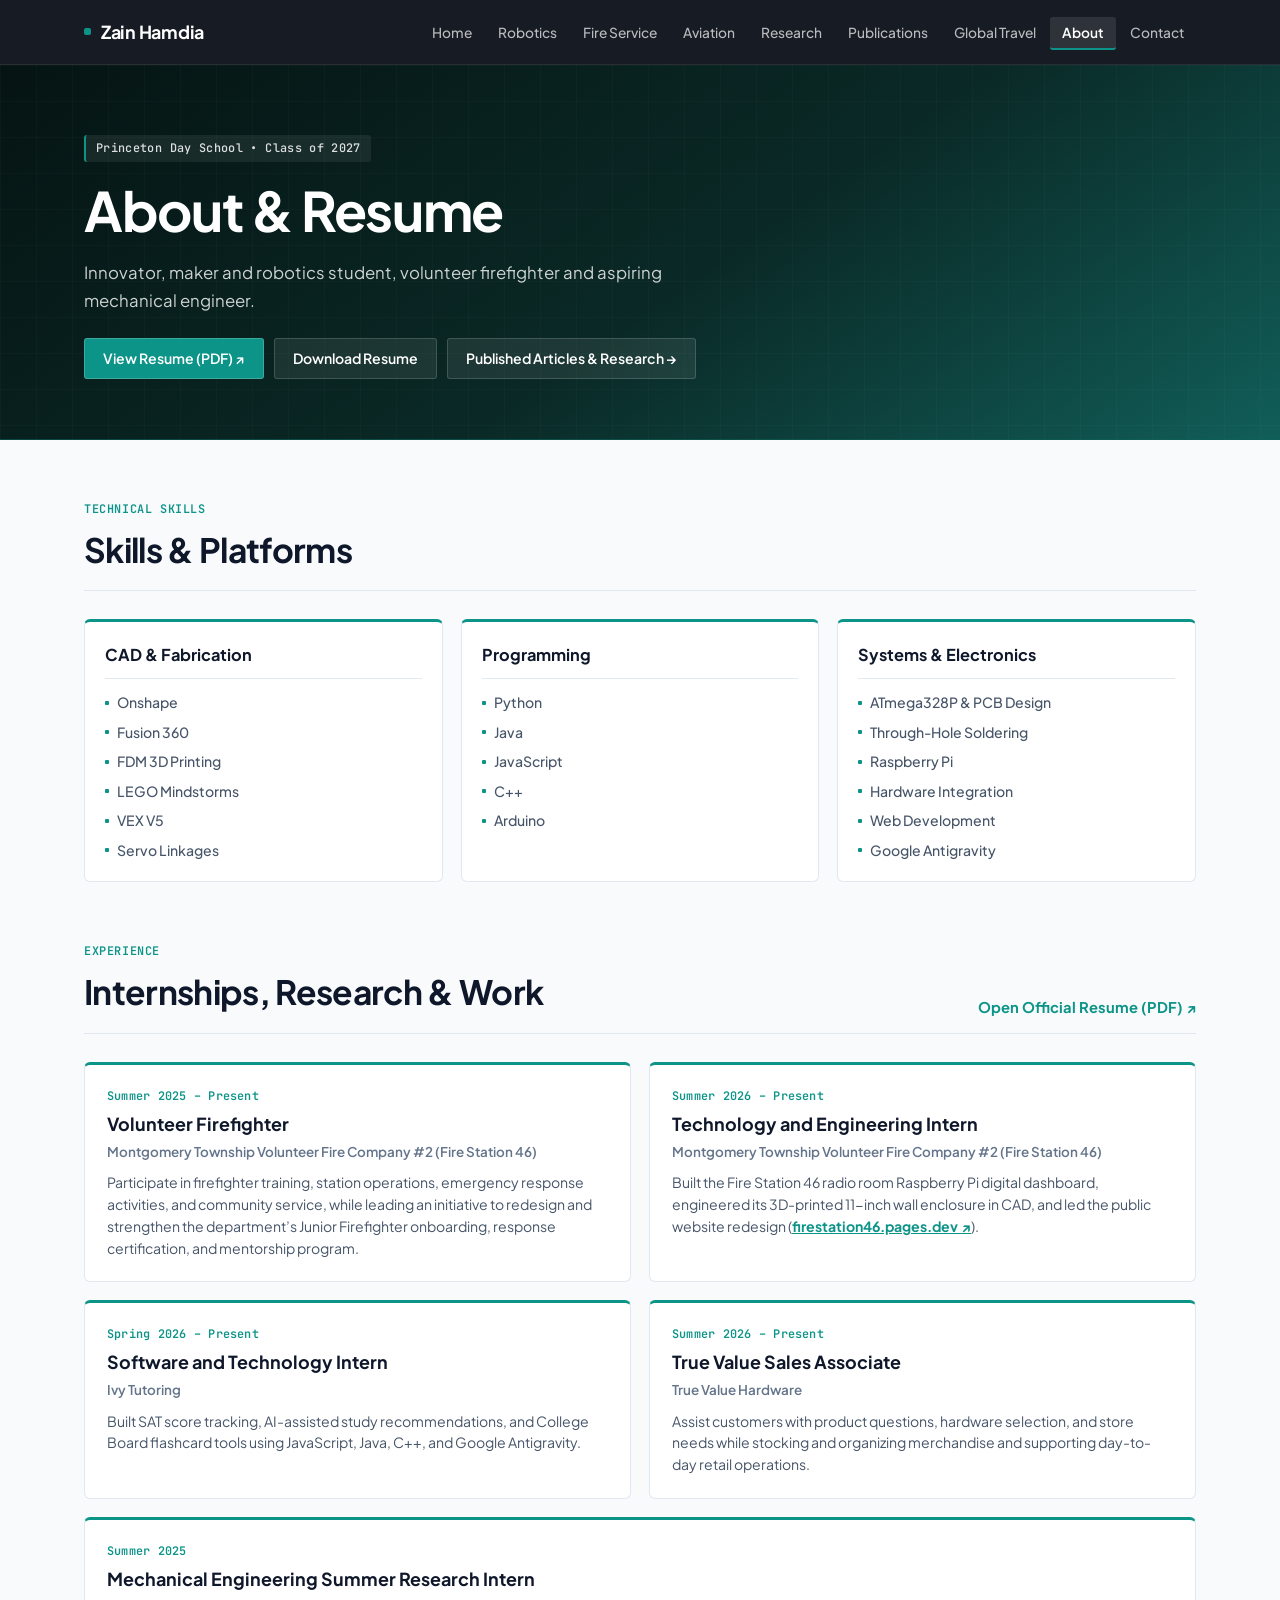
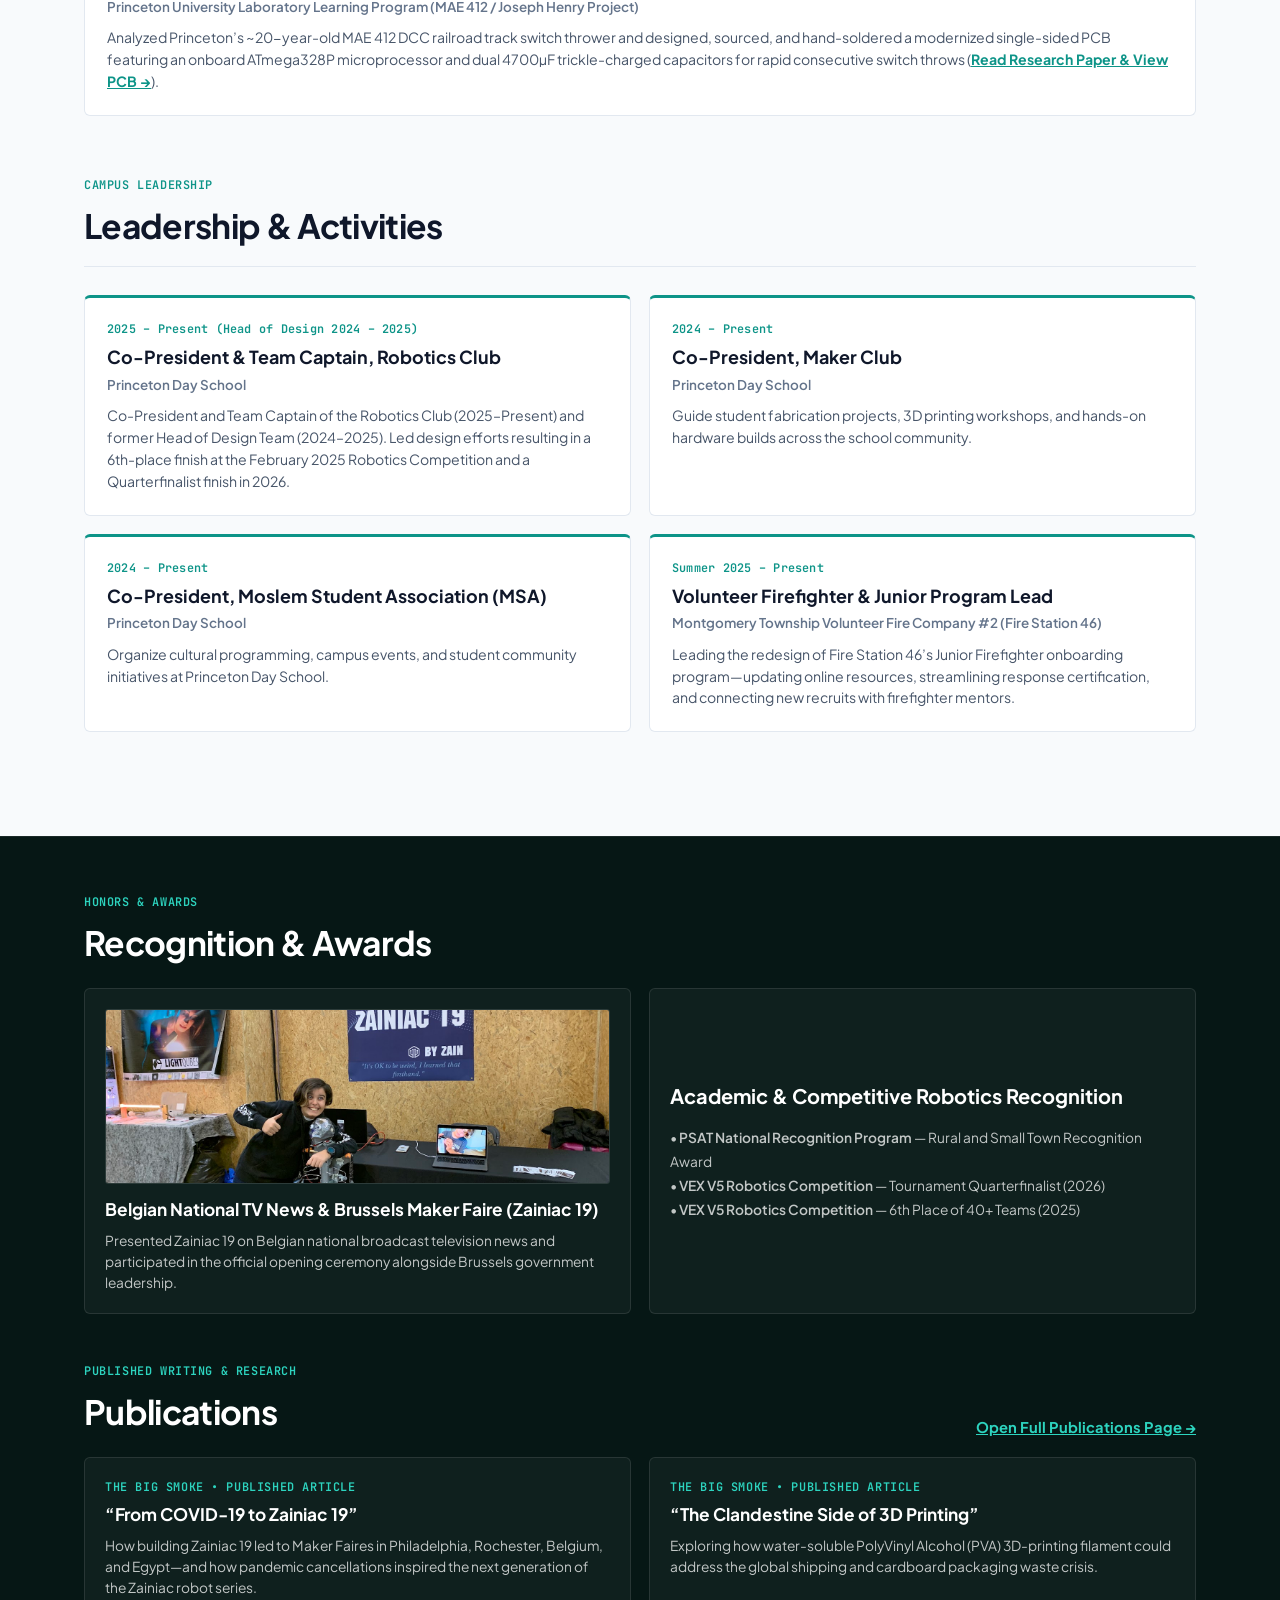
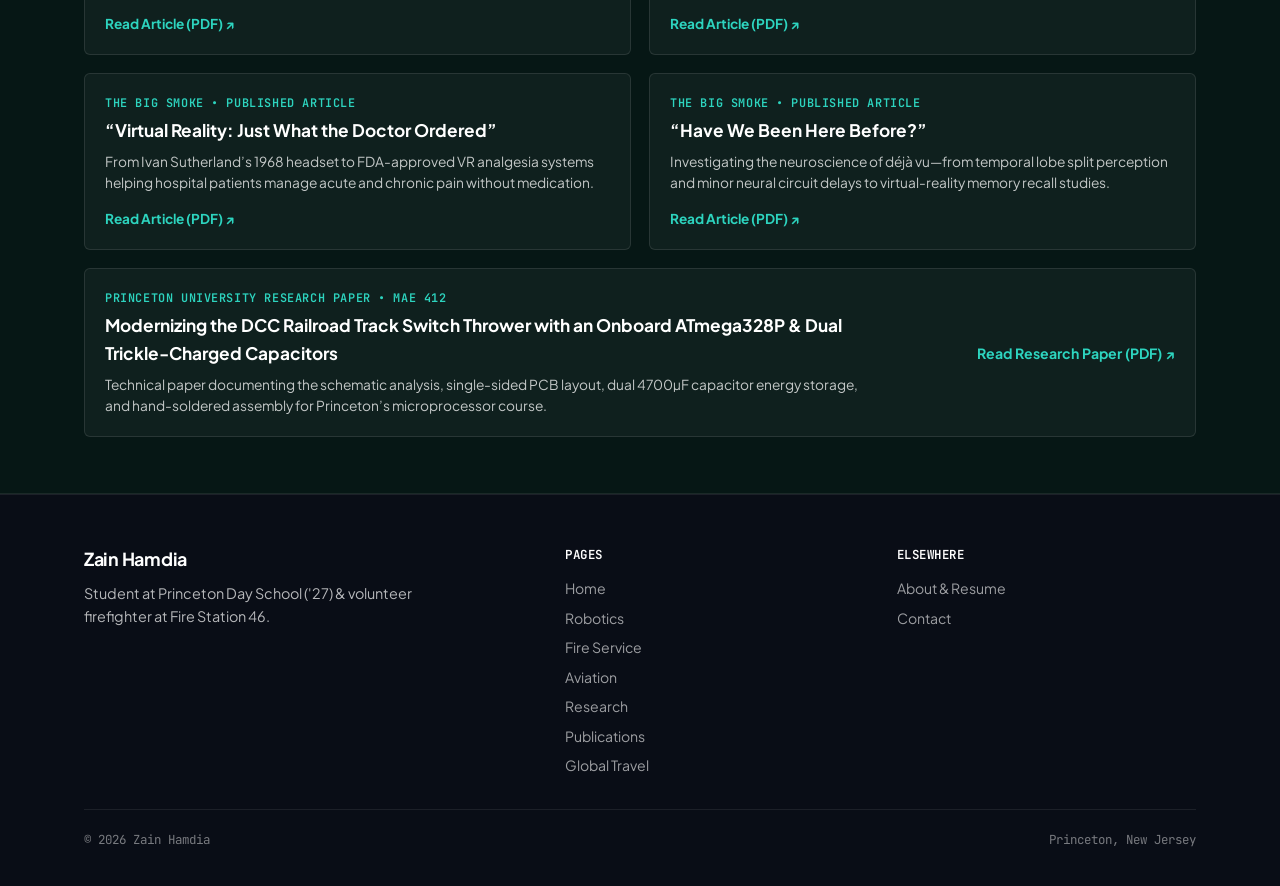
==== commit be4eade4: "Remove fabricated details across aviation, firefighting, robotics, about, and travel pages" ====
--- a/about.html
+++ b/about.html
@@ -188,7 +188,7 @@
             <div class="timeline-role">Co-President &amp; Team Captain, Robotics Club</div>
             <div class="timeline-org">Princeton Day School</div>
             <p class="timeline-desc">
-              Lead VEX V5 robotics engineering, Onshape CAD prototyping, and competition strategy—previously serving as Head of the Design Team and leading design efforts to a 6th-place finish (February 2025) and Tournament Quarterfinalist finish (2026).
+              Co-President and Team Captain of the Robotics Club (2025–Present) and former Head of Design Team (2024–2025). Led design efforts resulting in a 6th-place finish at the February 2025 Robotics Competition and a Quarterfinalist finish in 2026.
             </p>
           </div>
 
--- a/css/styles.css
+++ b/css/styles.css
@@ -1537,6 +1537,7 @@
   width: 100%;
   height: 220px;
   object-fit: cover;
+  image-orientation: none;
   display: block;
   background: #0f172a;
 }
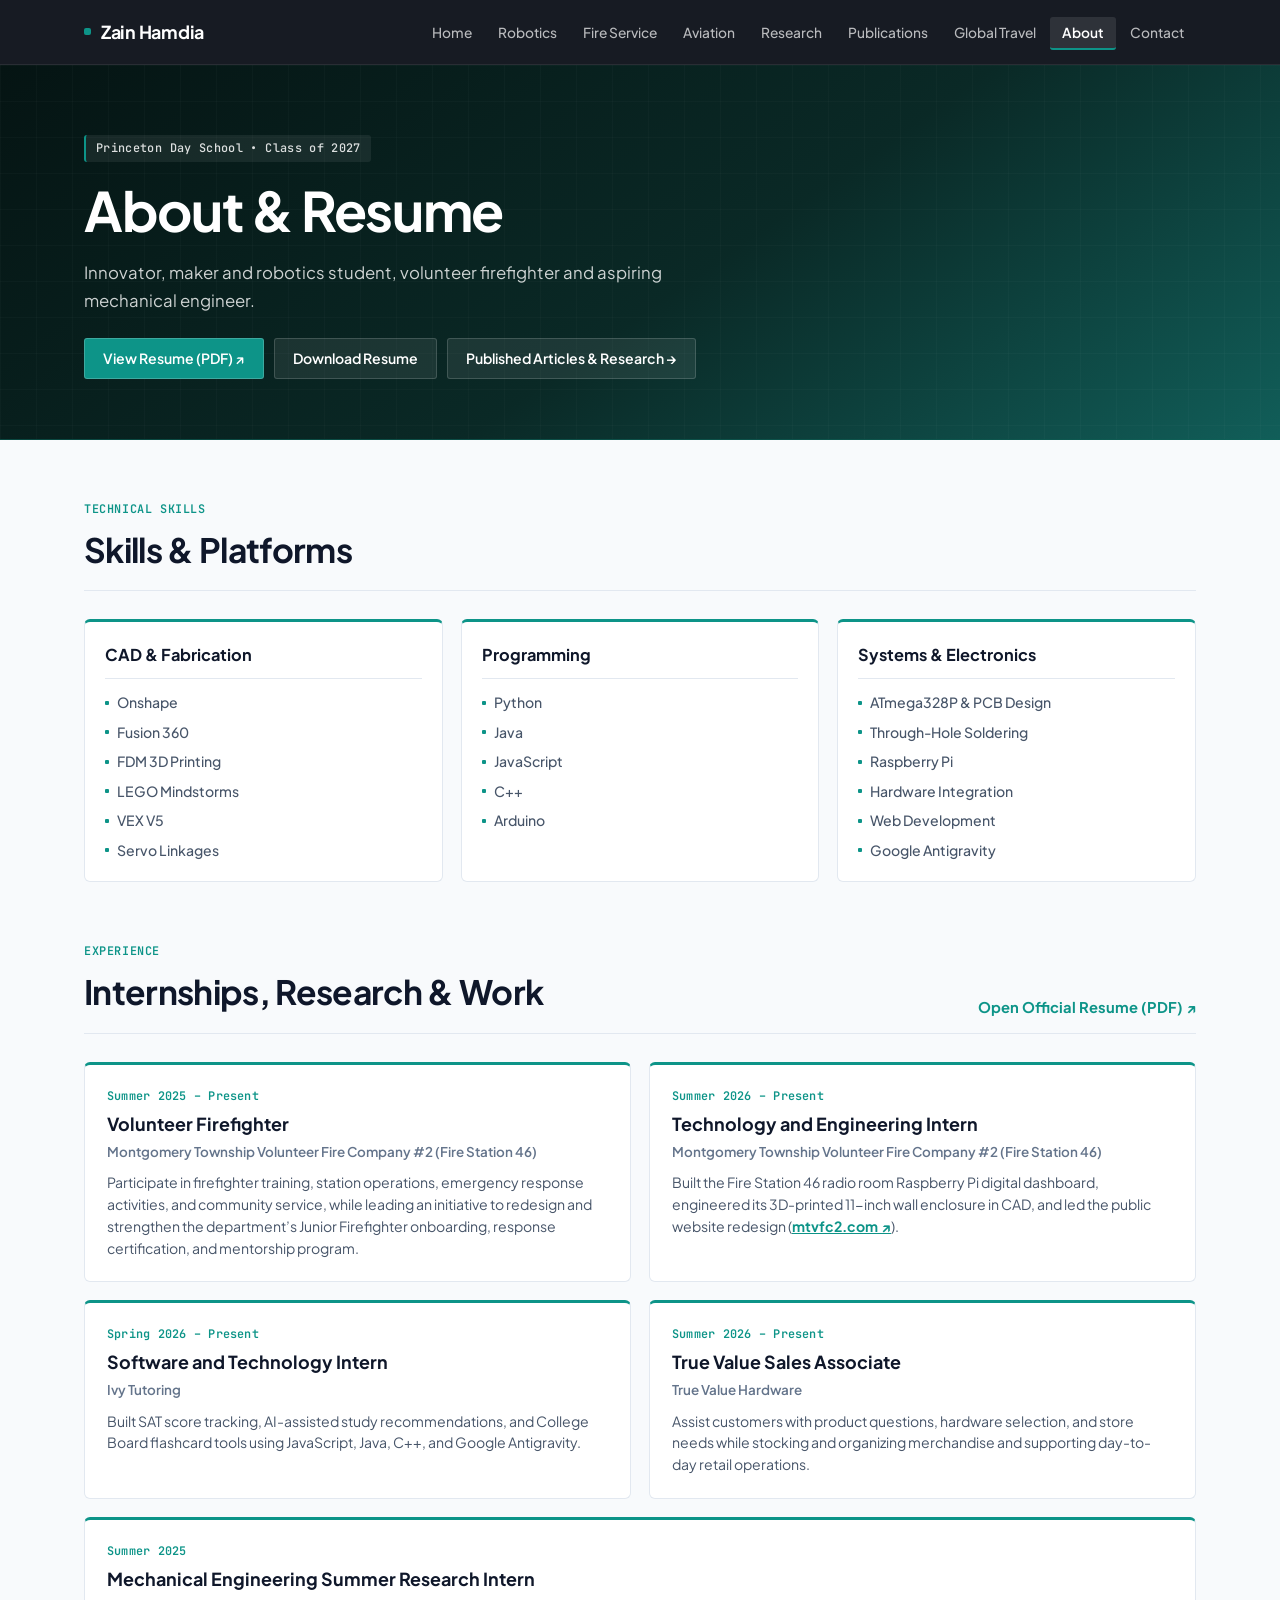
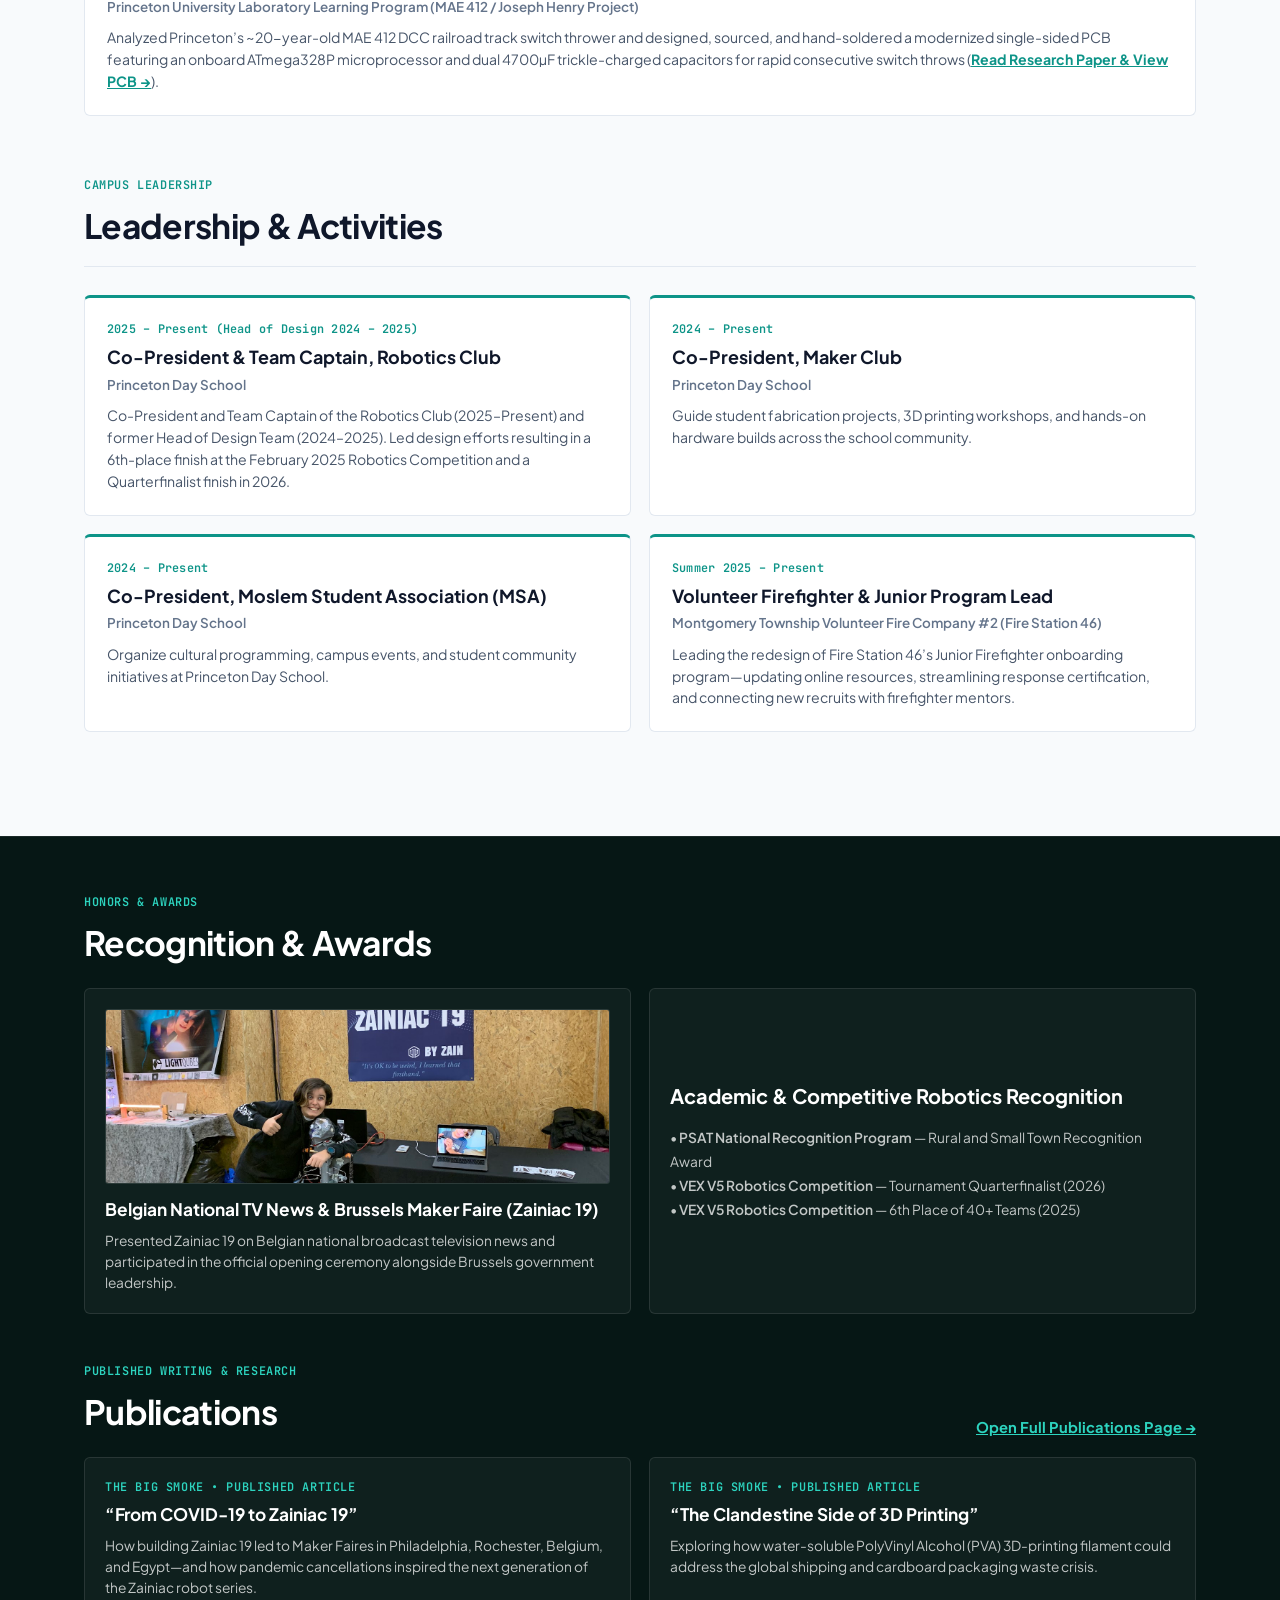
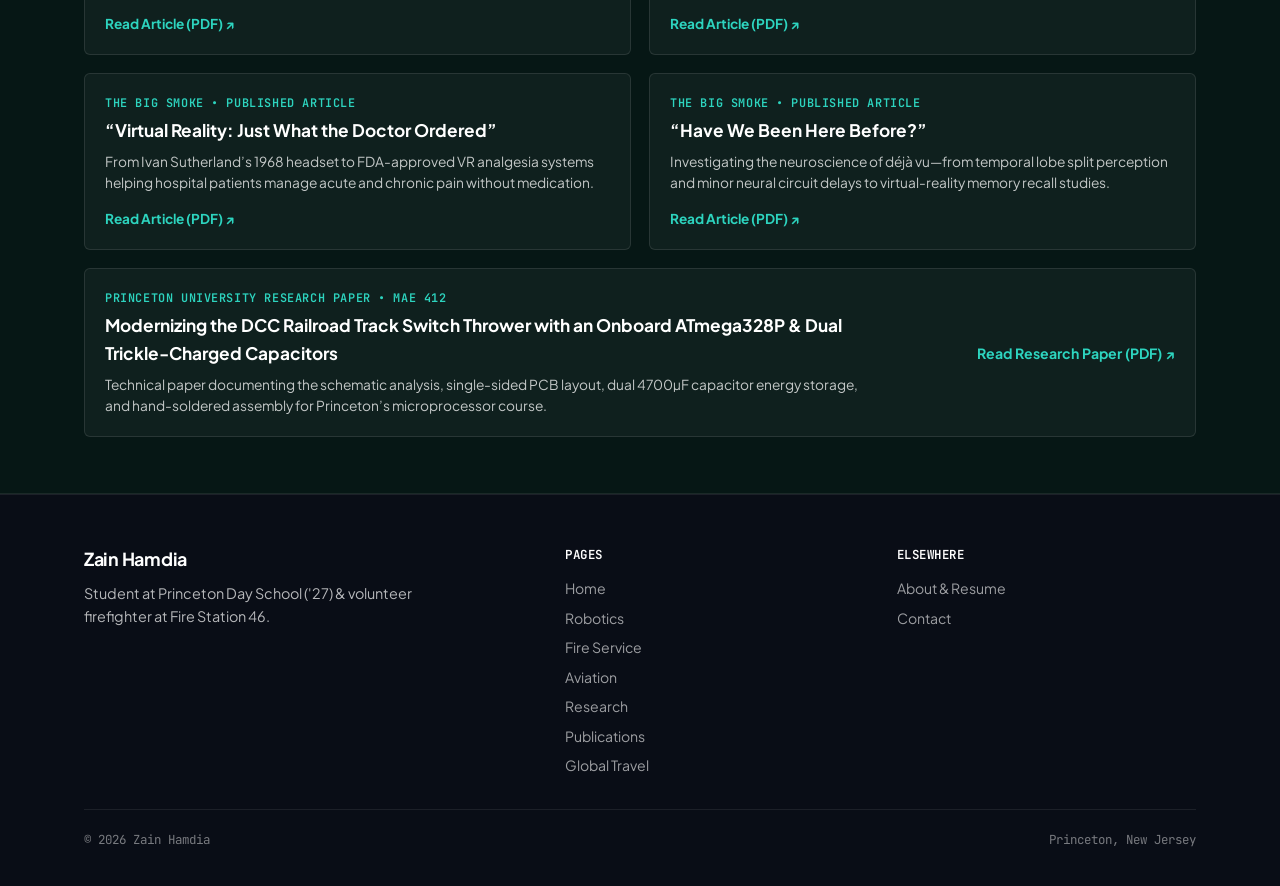
==== commit 035d0ea5: "Update Fire Station 46 links and live preview to mtvfc2.com" ====
--- a/about.html
+++ b/about.html
@@ -135,7 +135,7 @@
             <div class="timeline-role">Technology and Engineering Intern</div>
             <div class="timeline-org">Montgomery Township Volunteer Fire Company #2 (Fire Station 46)</div>
             <p class="timeline-desc">
-              Built the Fire Station 46 radio room Raspberry Pi digital dashboard, engineered its 3D-printed 11-inch wall enclosure in CAD, and led the public website redesign (<a href="https://firestation46.pages.dev/" target="_blank" rel="noopener noreferrer" style="color: var(--theme-primary); font-weight: 700; text-decoration: underline;">firestation46.pages.dev ↗</a>).
+              Built the Fire Station 46 radio room Raspberry Pi digital dashboard, engineered its 3D-printed 11-inch wall enclosure in CAD, and led the public website redesign (<a href="https://mtvfc2.com/" target="_blank" rel="noopener noreferrer" style="color: var(--theme-primary); font-weight: 700; text-decoration: underline;">mtvfc2.com ↗</a>).
             </p>
           </div>
 
